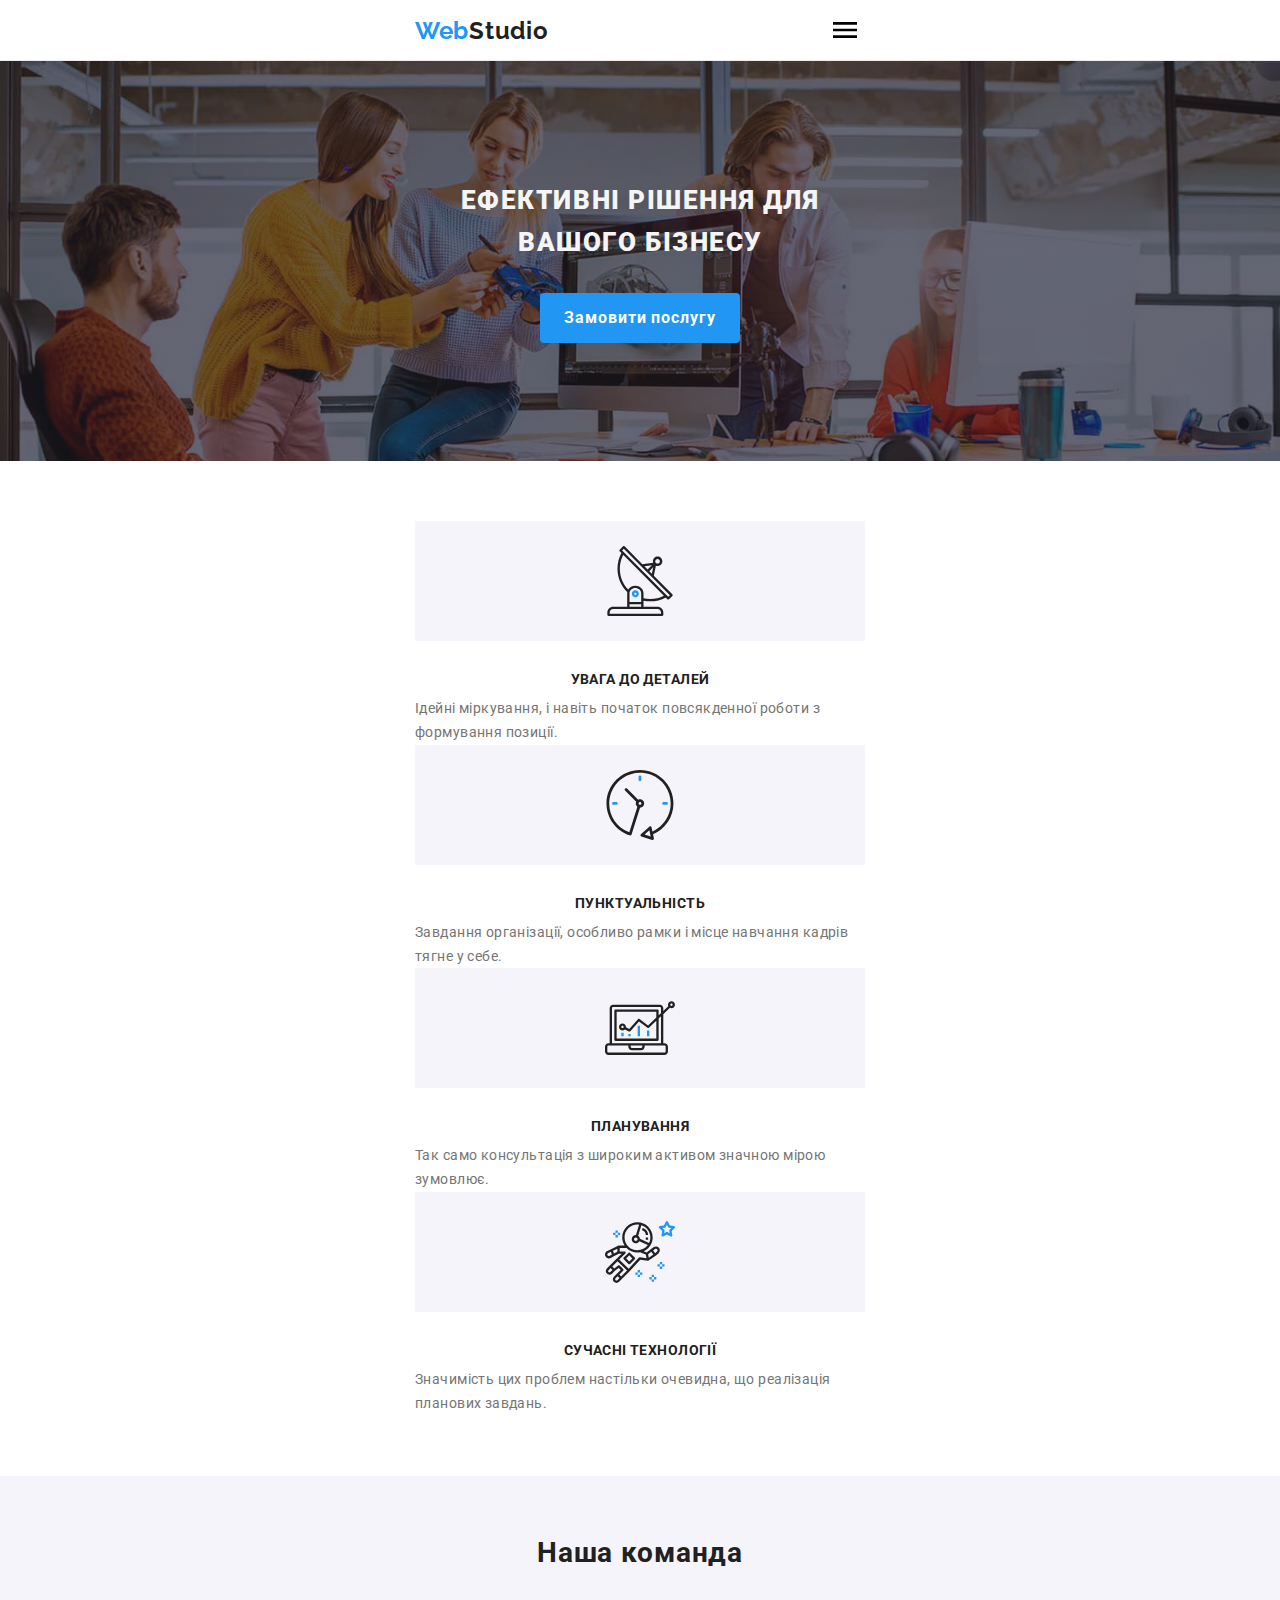
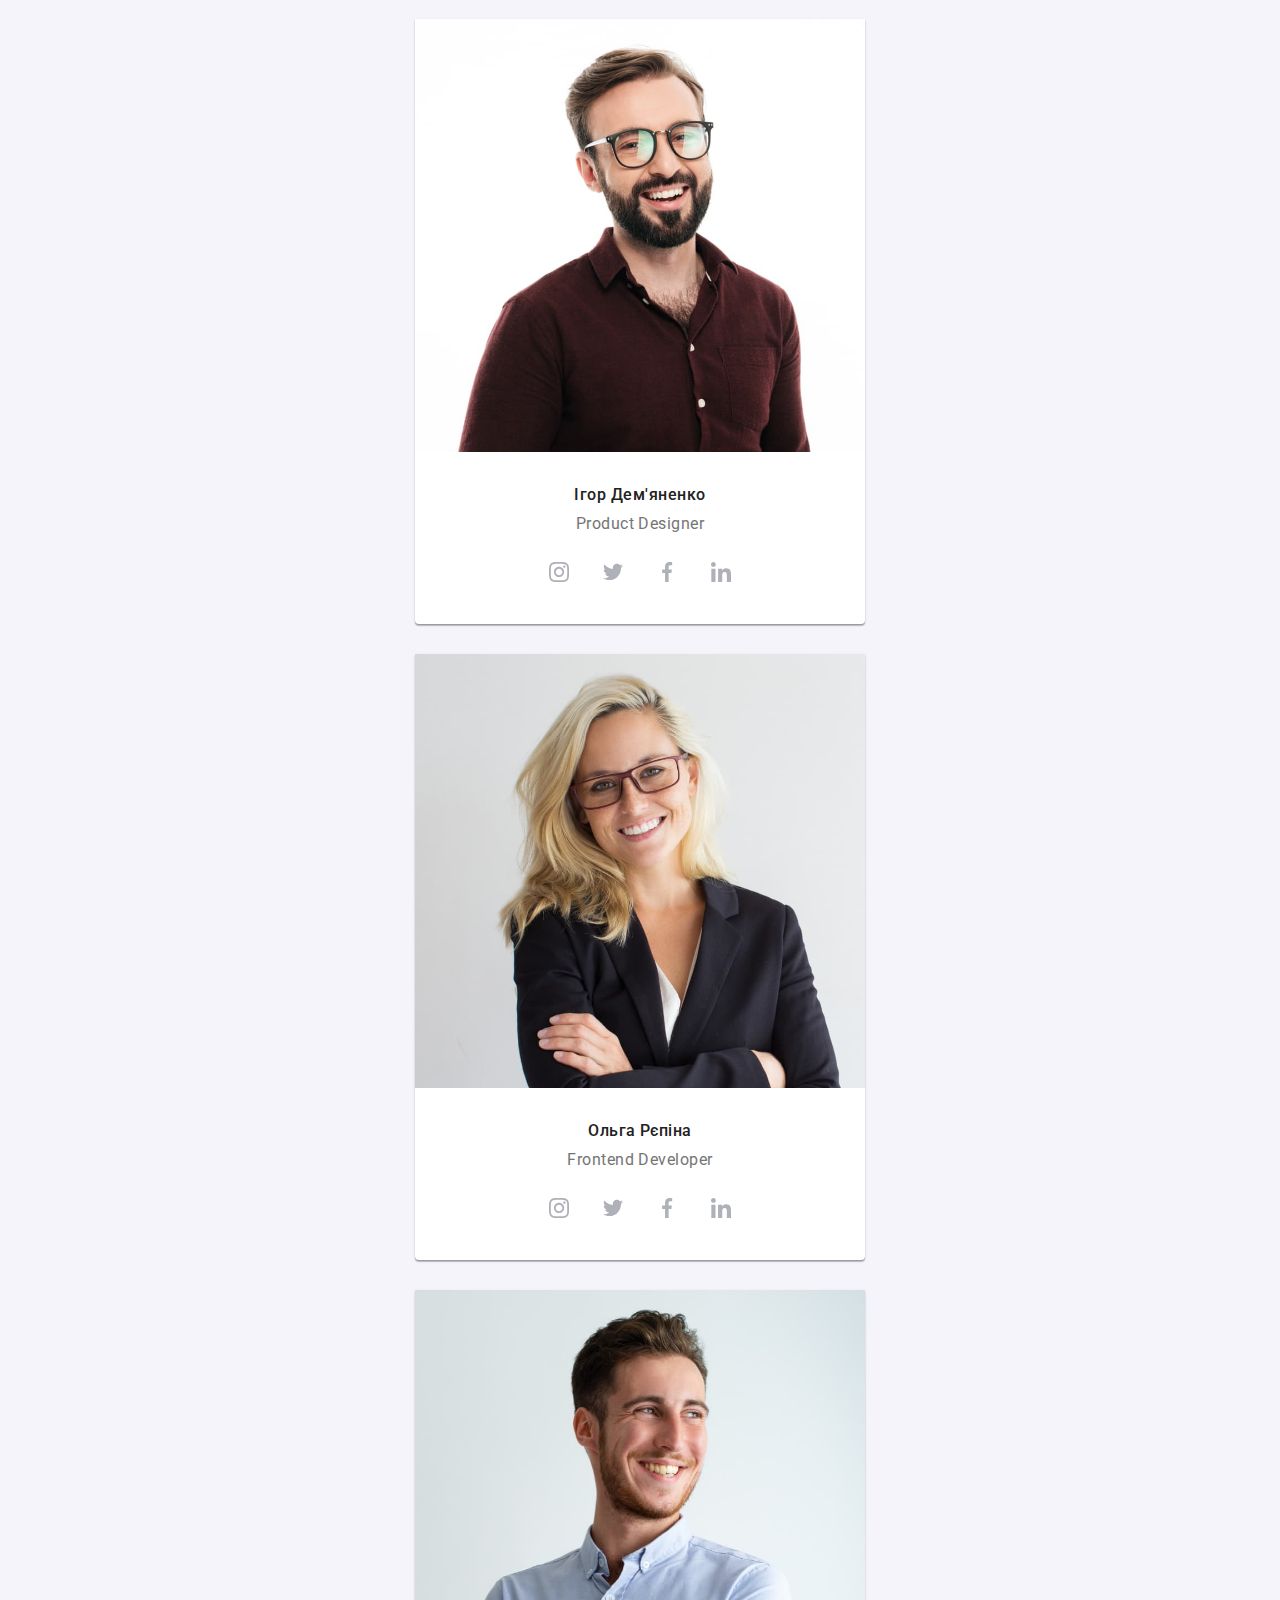
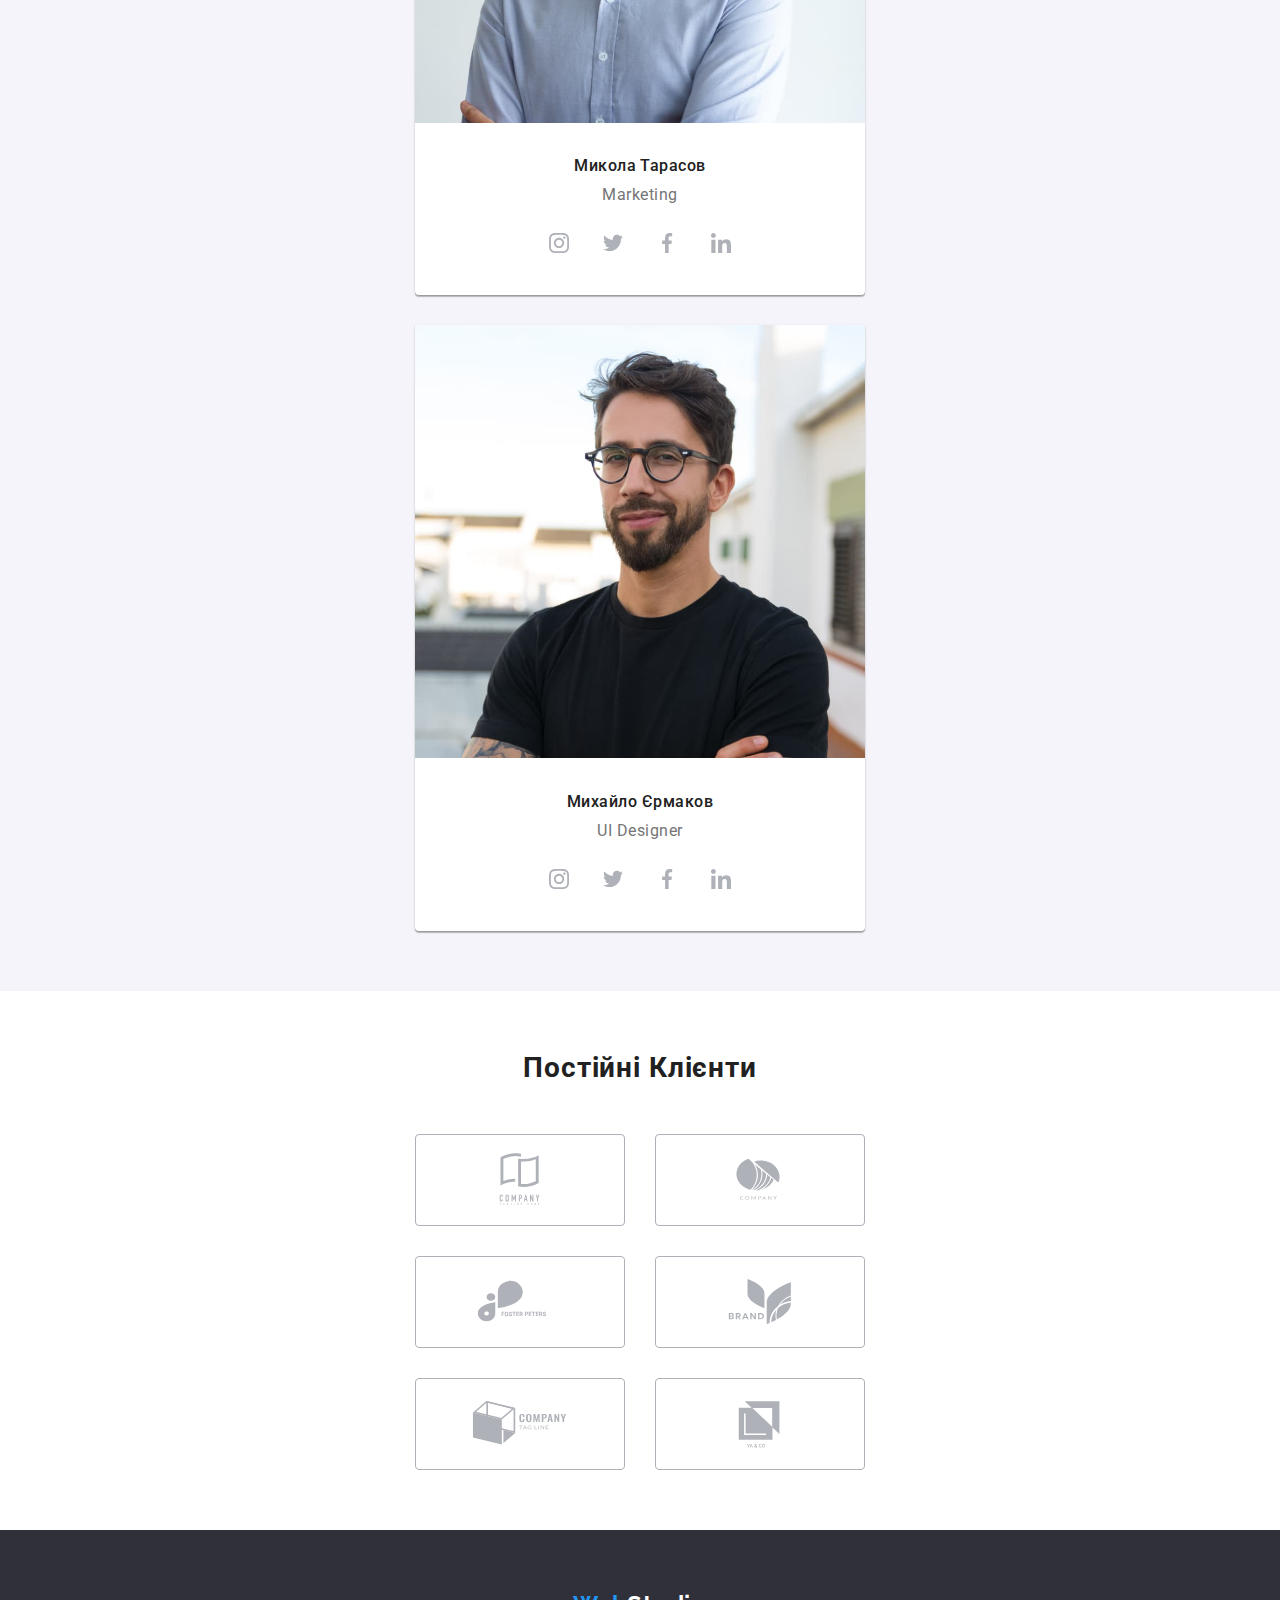
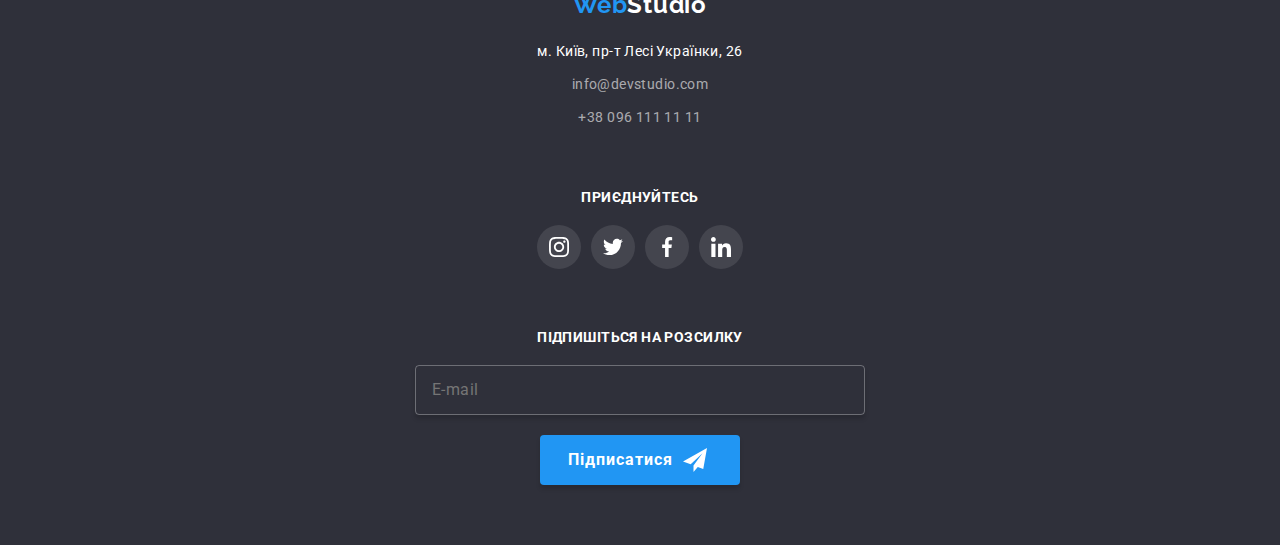
==== index.html @ 5463639c "Доробив мобільну версію сайта" ====
<!DOCTYPE html>
<html lang="uk">
  <head>
    <meta charset="UTF-8" />
    <meta http-equiv="X-UA-Compatible" content="IE=edge" />
    <meta name="viewport" content="width=device-width, initial-scale=1.0" />
    <link href="
https://cdn.jsdelivr.net/npm/modern-normalize@2.0.0/modern-normalize.min.css
" rel="stylesheet">
    <link rel="stylesheet" href="./css/main.min.css" />
    <link rel="preconnect" href="https://fonts.googleapis.com" />
    <link rel="preconnect" href="https://fonts.gstatic.com" crossorigin />
    <link
      href="https://fonts.googleapis.com/css2?family=Raleway:wght@700&family=Roboto:wght@400;500;700;900&display=swap"
      rel="stylesheet"
    />
    <title>WebStudio</title>
  </head>

  <body>
    <!-- Header -->
    <header class="page-header">
      <div class="container container--positioning">
      <nav class="navigation">
        <a href="./index.html" class="logo"
          ><span class="logo__title">Web</span>Studio</a>
          <button type="button" class="header-button" js-open-menu aria-expanded="false">
            <svg width="40" height="40" aria-label="Перемикач мобільного меню" class="icon-menu">
              <use href="./img/icons.svg#spritemenu_40px" ></use>
              </svg>
          </button>
        <div class="nav-container" js-menu-container>
         <button type="button" class="nav-container-button" js-close-menu>
          <svg width="40" height="40" class="icon-close">
            <use href="./img/icons.svg#spriteclose_40px">
            </use>
          </svg>
         </button>
          <ul class="pages">
          <li class="pages__item"><a href="./index.html" class="pages-link pages-link--current">Студія</a></li>
          <li class="pages__item"><a href="./portfolio.html" class="pages-link">Портфоліо</a></li>
          <li class="pages__item"><a href="" class="pages-link">Контакти</a></li>
        </ul> 
        <ul class="contact">
        <li class="contact__item">
          <a href="tel:+380961111111" class="contact-link">
            <svg class="contact-link__icon" width="16px" height="10px">
            <use href="./img/icons.svg#icon-smartphone"></use></svg>
            +38 096 111 11 11</a>
        </li>
        <li class="contact__item">
          <a href="mailto:info@devstudio.com" class="contact-link contact-link--font">
            <svg class="contact-link__icon" width="16px" height="12px">
              <use href="./img/icons.svg#icon-envelope-hover"></use>
            </svg> info@devstudio.com</a>
        </li>
        
      </ul>
    <ul class="header-network">
      <li class="header-network__item"><a href="" class="header-network-link header-network-link--padding">Instagram</a></li>
      <li class="header-network__item"><a href="" class="header-network-link">Twitter</a></li>
      <li class="header-network__item"><a href="" class="header-network-link">Facebook</a></li>
      <li class="header-network__item"><a href="" class="header-network-link">LinkedIn</a></li>
    </ul>
    </div>
      </nav>
      
       
    </div>
    
    
    </header>
    <!-- Main -->
    <main class="main">
      <!-- Hero -->
      <section class="section section--design">
        <div class="container">
        <h1 class="container__title">Ефективні рішення для вашого бізнесу</h1>
        <button data-modal-open type="button" class="button-hero" >Замовити послугу</button>
        <div data-modal class="backdrop backdrop--hidden" > 
<div class="modal ">
  <div class="button-container"><button data-modal-close class="modal-button " >
    <svg class="modal-button__icon" width="18px" height="18px">
  <use href="./img/icons.svg#spriteclose-black"></use>
</svg>
</button>
<form class="form" >
  <h2 class="form__title">Залиште свої дані, ми вам передзвонимо</h2>
  <div class="form-container">
    <label for="user-name" class="form-container__label">Ім'я</label>
  <input type="text" class="form-input" id="user-name" name="user-name">
  <svg class="form-input__icon" width="18" height="18">
    <use href="./img/icons.svg#spriteperson-black-18dp-1">
       </use>
  </svg>
  </div>
  <div class="form-container"><label for="user-tel" class="form-container__label">Телефон</label>
  <input type="tel" class="form-input" id="user-tel" name="user-tel">
  <svg class="form-input__icon" width="18" height="18">
    <use href="./img/icons.svg#spritephone-black-18dp-1">
      
    </use>
  </svg>
  </div>
  <div class="form-container"><label for="user-mail" class="form-container__label">Пошта</label>
  <input type="email" class="form-input" id="user-mail" name="user-mail">
  <svg class="form-input__icon" width="18" height="18">
    <use href="./img/icons.svg#spriteemail-black-18dp-1">
      
    </use>
  </svg>
  </div>
  <div class="form-container"><label for="coment" class="form-container__label">Коментар</label>
  <textarea class="textarea" name="textarea" id="coment"   placeholder="Введіть текст"></textarea>
</div>
  <div class="form-container form-container--positioning">
  <label class="form-label-check" ><input type="checkbox" class="check-input" name="agreement">
  <svg class="check-input__icon" width="15" height="15">
    <use href="./img/icons.svg#spriteicon-check-5"></use>
    </svg>
  Погоджуюся з розсилкою та приймаю</label><span><a href="" class="check-link">Умови договору</a></span>
</div>
<button type="submit" class="form-button">Відправити</button>
</form>
</div> 
</div>
        </div>
      </div>
      </section>
      <!-- Ефективні рішення -->
      <section class="section section--positioning">
        <div class="container"> 
        <ul class="solution">
          <li class="solution-item">
            <div class="solution-container">
              <svg  class="solution-container__icon" width="70px" height="70px">
                <use href="./img/icons.svg#icon-antenna-1"></use>
              </svg>
            </div>
            <h3 class="solution-item__title">УВАГА ДО ДЕТАЛЕЙ</h3>
            <p class="solution-item__text">
              Ідейні міркування, і навіть початок повсякденної роботи з
              формування позиції.
            </p>
          </li>
          <li class="solution-item">
            <div class="solution-container">
              <svg class="solution-container__icon" width="70px" height="70px">
              <use href="./img/icons.svg#icon-clock-1"></use>
            </svg>
          </div>
            <h3 class="solution-item__title">ПУНКТУАЛЬНІСТЬ</h3>
            <p class="solution-item__text">
              Завдання організації, особливо рамки і місце навчання кадрів тягне
              у себе.
            </p>
          </li >
          <li class="solution-item">
            <div class="solution-container">
              <svg class="solution-container__icon" width="70px" height="70px">
              <use href="./img/icons.svg#icon-diagram-1"></use>
            </svg>
          </div>
            <h3 class="solution-item__title">ПЛАНУВАННЯ</h3>
            <p class="solution-item__text">
              Так само консультація з широким активом значною мірою зумовлює.
            </p>
          </li>
          <li class="solution-item">
            <div class="solution-container">
              <svg class="solution-container__icon" width="70px" height="70px">
              <use href="./img/icons.svg#icon-astronaut-1"></use>
            </svg>
          </div>
            <h3 class="solution-item__title">СУЧАСНІ ТЕХНОЛОГІЇ</h3>
            <p class="solution-item__text">
              Значимість цих проблем настільки очевидна, що реалізація планових
              завдань.
            </p>
          </li>
        </ul></div>
      </section>
      <!-- Що ми робимо -->
      <section class="section section--bgr">
        <div class="container">
        <h2 class="container__name">Чим ми займаємося</h2>
        <ul class="development">
          <li class="development__item">
            <div class="development-link"><img class="development-link__img" src="./img/img1.jpg" alt="Розробник пише код" width="370"/>
            <div class="development-title"><span class="development-title__text">Десктопні додатки</span></div>
          </div></li>
          <li class="development__item">
            <div class="development-link"><img class="development-link__img" 
              src="./img/img2.jpg"
              alt="Розробник підключає телефон до компьютера"
              width="370"/>
              <div class="development-title"><span class="development-title__text">Мобільні додатки
            </span></div></div>
          </li>
          <li class="development__item">
            <div class="development-link"><img class="development-link__img" 
              src="./img/img3.jpg"
              alt="Тест на сприйняття кольорів"
              width="370"/>
              <div class="development-title"><span class="development-title__text">Дизайнерські рішення</span></div>
          </div></li>
        </ul></div>
      </section>
      <!-- Наша команда -->
      <section class="section section--background">
        <div class="container"><h2 class="container__name">Наша команда</h2>
        <ul class="teams">
          <li class="teams__item">
            <img class="teams-img"
              src="./img/human1.jpg"
              alt="Фото Ігор Дем'яненко"
              width="450"
            />
           <div class="info">
            <h3 class="info__name">Ігор Дем'яненко</h3>
            <p class="info__speciality">Product Designer</p>
            <ul class="network">
              <li class="network__items">
                <a href="./index.html" class="network-link"><svg class="network-link__icon" width="20px" height="20px">
                  <use href="./img/icons.svg#icon-instagram-2"></use>
                </svg></a>
              </li>
              <li class="network__items"><a href="" class="network-link">  <svg class="network-link__icon" width="20px" height="20px">
                <use href="./img/icons.svg#icon-twitter-1"></use>
              </svg></a></li>
              <li class="network__items"><a href="" class="network-link">  <svg class="network-link__icon" width="20px" height="20px">
                <use href="./img/icons.svg#icon-facebook-1"></use>
              </svg></a></li>
              <li class="network__items"> <a href="" class="network-link"> <svg class="network-link__icon" width="20px" height="20px">
                <use href="./img/icons.svg#icon-linkedin-1"></use>
              </svg></a></li>
            </ul></div></li>
          <li class="teams__item">
            <img class="teams-img" src="./img/human2.jpg" alt="Фото Ольга Рєпіна" width="450" />
            <div class="info"><h3 class="info__name">Ольга Рєпіна</h3>
            <p class="info__speciality">Frontend Developer</p>
            <ul class="network">
              <li class="network__items">
                <a href="" class="network-link"><svg class="network-link__icon" width="20px" height="20px">
                  <use href="./img/icons.svg#icon-instagram-2"></use>
                </svg></a>
              </li>
              <li class="network__items"><a href="" class="network-link">  <svg class="network-link__icon" width="20px" height="20px">
                <use href="./img/icons.svg#icon-twitter-1"></use>
              </svg></a></li>
              <li class="network__items"><a href="" class="network-link">  <svg class="network-link__icon" width="20px" height="20px">
                <use href="./img/icons.svg#icon-facebook-1"></use>
              </svg></a></li>
              <li class="network__items"> <a href="" class="network-link"> <svg class="network-link__icon" width="20px" height="20px">
                <use href="./img/icons.svg#icon-linkedin-1"></use>
              </svg></a></li>
            </ul></div>
          </li>
          <li class="teams__item">
            <img class="teams-img" src="./img/human3.jpg" alt="Фото Микола Тарасов" width="450" />
            <div class="info"><h3 class="info__name">Микола Тарасов</h3>
            <p class="info__speciality">Marketing</p>
            <ul class="network">
              <li class="network__items">
                <a href="" class="network-link"><svg class="network-link__icon" width="20px" height="20px">
                  <use href="./img/icons.svg#icon-instagram-2"></use>
                </svg></a>
              </li>
              <li class="network__items"><a href="" class="network-link">  <svg class="network-link__icon" width="20px" height="20px">
                <use href="./img/icons.svg#icon-twitter-1"></use>
              </svg></a></li>
              <li class="network__items"><a href="" class="network-link">  <svg class="network-link__icon" width="20px" height="20px">
                <use href="./img/icons.svg#icon-facebook-1"></use>
              </svg></a></li>
              <li class="network__items"> <a href="" class="network-link"> <svg class="network-link__icon" width="20px" height="20px">
                <use href="./img/icons.svg#icon-linkedin-1"></use>
              </svg></a></li>
            </ul></div>
          </li>
          <li class="teams__item">
            <img class="teams-img"
              src="./img/human4.jpg"
              alt="Фото Михайло Єрмаков"
              width="450"
            />
            <div class="info"><h3 class="info__name">Михайло Єрмаков</h3>
            <p class="info__speciality">UI Designer</p> 
            <ul class="network">
              <li class="network__items">
                <a href="" class="network-link"><svg class="network-link__icon" width="20px" height="20px">
                  <use href="./img/icons.svg#icon-instagram-2"></use>
                </svg></a>
              </li>
              <li class="network__items"><a href="" class="network-link">  <svg class="network-link__icon" width="20px" height="20px">
                <use href="./img/icons.svg#icon-twitter-1"></use>
              </svg></a></li>
              <li class="network__items"><a href="" class="network-link">  <svg class="network-link__icon" width="20px" height="20px">
                <use href="./img/icons.svg#icon-facebook-1"></use>
              </svg></a></li>
              <li class="network__items"> <a href="" class="network-link"> <svg class="network-link__icon" width="20px" height="20px">
                <use href="./img/icons.svg#icon-linkedin-1"></use>
              </svg></a></li>
            </ul></div>
          </li>
        </ul></div>
      </section>
      <!-- Постійні Клієнти -->
      <section class="section">
        <div class="container">
          <h2 class="container__name">Постійні Клієнти</h2>
          <ul class="clients">
            <li class="clients__item">
              
                <a href="" class="clients-link">
                  <svg class="clients-link__icon" width="106px" height="60px">
                    <use href="./img/icons.svg#icon-Logo-1"></use>
                  </svg>
                </a>
              
            </li>
            <li class="clients__item">
              
                <a href="" class="clients-link">
                  <svg class="clients-link__icon" width="106px" height="60px">
                    <use href="./img/icons.svg#icon-Logo-2"></use>
                  </svg>
                </a>
              
            </li>
            <li class="clients__item">
              
                <a href="" class="clients-link">
                  <svg class="clients-link__icon" width="106px" height="60px">
                    <use href="./img/icons.svg#icon-Logo-3"></use>
                  </svg>
                </a>
              
            </li>
            <li class="clients__item">
              
                <a href="" class="clients-link">
                  <svg class="clients-link__icon" width="106px" height="60px">
                    <use href="./img/icons.svg#icon-Logo-4"></use>
                  </svg>
                </a>
              
            </li>
            <li class="clients__item">
              
                <a href="" class="clients-link">
                  <svg class="clients-link__icon" width="106px" height="60px">
                    <use href="./img/icons.svg#icon-Logo-5"></use>
                  </svg>
                </a>
              
            </li>
            <li class="clients__item">
            
                <a href="" class="clients-link">
                  <svg class="clients-link__icon" width="106px" height="60px">
                    <use href="./img/icons.svg#icon-Logo-6"></use>
                  </svg>
                </a>
              
            </li>
          </ul>
        </div>

      </section>
    </main>
    <!-- Footer -->
    <footer class="page-footer">
      <div class="container container--location">
        <div class="contact-information"><a href="" class="logo page-footer__logo"><span class="logo__text">Web</span>Studio</a>
      <address class="address">
        м. Київ, пр-т Лесі Українки, 26
        <ul class="footer-contact">
          <li  class="footer-contact__item">
            <a href="mailto:info@devstudio.com" class="footer-contact-link"
              >info@devstudio.com</a
            >
          </li>
          <li class="footer-contact__item footer-contact__item--positioning">
            <a href="tel:+380961111111" class="footer-contact-link">+38 096 111 11 11</a>
          </li>
        </ul>
      </address>
      </div>
      <div class="footer-container">
        <h3 class="footer-container__title">ПРИЄДНУЙТЕСЬ</h3>
        <ul class="footer-network">
          <li class="footer-network__items">
            <a href="" class="footer-link"><svg class="footer-link__icon" width="20px" height="20px">
              <use href="./img/icons.svg#icon-instagram-2"></use>
            </svg></a>
          </li>
          <li class="footer-network__items"><a href="" class="footer-link">  <svg class="footer-link__icon" width="20px" height="20px">
            <use href="./img/icons.svg#icon-twitter-1"></use>
            
          </svg></a></li>
          <li class="footer-network__items"><a href="" class="footer-link">  <svg class="footer-link__icon" width="20px" height="20px">
            <use href="./img/icons.svg#icon-facebook-1"></use>
          </svg></a></li>
          <li class="footer-network__items"> <a href="" class="footer-link"> <svg class="footer-link__icon" width="20px" height="20px">
            <use href="./img/icons.svg#icon-linkedin-1"></use>
          </svg></a></li>
          
        </ul>
      </div>
      <div class="footer-container-form">
       <form  class="form-footer">
        <label for="subscription" class="footer-label">Підпишіться на розсилку
        <input type="email" id="subscription" placeholder="E-mail" class="footer-input" ></label>
        <button type="submit" class="footer-button" >Підписатися 
          <svg width="24" height="24" class="footer-button__icon">
            <use href="./img/icons.svg#spriteicon-send"></use>
          </svg>
        </button>
      </form>
      </div>
    
    </div>
    </footer>
    <script src="./js/modal.js"></script>
    <script src="./js/mobile-menu.js"></script>
  </body>
</html>
---- css/main.min.css ----
body{font-family:"Roboto",sans-serif;color:#212121;background-color:#fff}.container{width:480px;margin-left:auto;margin-right:auto;padding-left:15px;padding-right:15px}.section{padding-top:60px;padding-bottom:60px}.main{margin:0}.container__name{color:#212121;font-style:normal;text-align:center;font-size:28px;font-weight:700;line-height:normal;letter-spacing:.84px;text-align:center;-webkit-box-align:center;-ms-flex-align:center;align-items:center;margin:0}.page-header{background-color:#fff;border-bottom:1px solid #ececec}.page-header .container--positioning{position:relative;padding-top:10px;padding-bottom:10px}.header-button{display:-webkit-inline-box;display:-ms-inline-flexbox;display:inline-flex;margin:0;padding:0;border:0;background-color:#fff;cursor:pointer}.header-button:hover .icon-menu,.header-button:focus .icon-menu{fill:#2196f3;-webkit-transition:fill 250ms cubic-bezier(0.4, 0, 0.2, 1);transition:fill 250ms cubic-bezier(0.4, 0, 0.2, 1)}.nav-container-button{position:absolute;padding:0;top:10px;right:15px;border:0;background-color:#fff}.nav-container-button:hover .icon-close,.nav-container-button:focus .icon-close{fill:#2196f3;-webkit-transition:fill 250ms cubic-bezier(0.4, 0, 0.2, 1);transition:fill 250ms cubic-bezier(0.4, 0, 0.2, 1)}.navigation{display:-webkit-box;display:-ms-flexbox;display:flex;-webkit-box-align:center;-ms-flex-align:center;align-items:center;-webkit-box-pack:justify;-ms-flex-pack:justify;justify-content:space-between}.nav-container{position:absolute;display:none;left:0;top:0;padding:48px 40px;background:#fff;-webkit-box-shadow:0px 1px 3px 0px rgba(0,0,0,.16),0px 2px 4px 0px rgba(0,0,0,.08),0px 4px 8px 0px rgba(0,0,0,.04);box-shadow:0px 1px 3px 0px rgba(0,0,0,.16),0px 2px 4px 0px rgba(0,0,0,.08),0px 4px 8px 0px rgba(0,0,0,.04);width:480px;z-index:99999}.is-open{display:block}.pages{margin:0 0 306px 0;padding:0;list-style-type:none}.pages__item{position:relative;margin-bottom:32px}.pages .pages__item:last-child{margin-bottom:0}.logo{color:#212121;font-family:"Raleway",sans-serif;text-decoration:none;font-size:24px;font-style:normal;font-weight:700;line-height:normal;letter-spacing:.72px}.logo__title{color:#2196f3}.pages-link{display:inline-block;color:#212121;text-decoration:none;text-align:center;font-size:40px;font-style:normal;font-weight:500;line-height:normal;letter-spacing:.8px;height:48px;-webkit-transition:color 250ms cubic-bezier(0.4, 0, 0.2, 1);transition:color 250ms cubic-bezier(0.4, 0, 0.2, 1)}.pages-link--current{color:#2196f3}.pages-link:hover,.pages-link:focus{color:#2196f3}.contact{padding:0;margin:0;margin-bottom:64px;list-style-type:none;gap:50px}.contact__item:not(:last-child){margin-bottom:32px}.contact-link{text-decoration:none;font-style:normal;font-weight:500;color:#2196f3;font-size:34px;line-height:normal;letter-spacing:.68px}.contact-link:hover,.contact-link:focus{cursor:pointer}.contact-link__icon{display:none}.contact-link--font{color:#757575;font-size:24px;line-height:normal;letter-spacing:.48px}.header-network{display:-webkit-box;display:-ms-flexbox;display:flex;list-style:none;margin:0;padding:0}.header-network-link{color:#2196f3;height:22px;padding:0 10px 0 10px;text-decoration:none;font-size:18px;font-style:normal;font-weight:500;line-height:22px;letter-spacing:.36px}.header-network-link--padding{padding-left:0}.header-network__item:not(:last-child){border-right:1px solid rgba(33,33,33,.2)}.section--design{max-width:1600px;background-image:-webkit-gradient(linear, left top, left bottom, from(rgba(47, 48, 58, 0.4)), to(rgba(47, 48, 58, 0.4))),url("../img/Img.jpg");background-image:linear-gradient(rgba(47, 48, 58, 0.4), rgba(47, 48, 58, 0.4)),url("../img/Img.jpg");background-size:cover;text-align:center;padding-top:118px;padding-bottom:118px;margin-left:auto;margin-right:auto}.container__title{color:#f5f5f5;margin:0;text-align:center;font-size:26px;font-style:normal;font-weight:900;line-height:42px;letter-spacing:1.56px;text-transform:uppercase;width:360px;margin-left:auto;margin-right:auto}.button-hero{color:#fff;background-color:#2196f3;cursor:pointer;text-align:center;font-size:16px;font-style:normal;font-weight:700;line-height:30px;letter-spacing:.96px;text-align:center;-webkit-box-align:center;-ms-flex-align:center;align-items:center;border:0;border-radius:4px;width:200px;height:50px;margin-top:30px;padding:0;-webkit-transition:-webkit-transform 250ms cubic-bezier(0.4, 0, 0.2, 1);transition:-webkit-transform 250ms cubic-bezier(0.4, 0, 0.2, 1);transition:transform 250ms cubic-bezier(0.4, 0, 0.2, 1);transition:transform 250ms cubic-bezier(0.4, 0, 0.2, 1), -webkit-transform 250ms cubic-bezier(0.4, 0, 0.2, 1)}.button-hero:hover,.button-hero:focus{-webkit-transform:scale(1.05);transform:scale(1.05)}.backdrop{position:fixed;top:0;left:0;width:100%;height:100%;background:rgba(0,0,0,.2);opacity:1;-webkit-transition:visibility 250ms cubic-bezier(0.4, 0, 0.2, 1),opacity 250ms cubic-bezier(0.4, 0, 0.2, 1);transition:visibility 250ms cubic-bezier(0.4, 0, 0.2, 1),opacity 250ms cubic-bezier(0.4, 0, 0.2, 1);z-index:99999}.backdrop.backdrop--hidden .modal{-webkit-transform:translate(-50%, -50%) scale(0.7);transform:translate(-50%, -50%) scale(0.7)}.backdrop--hidden{opacity:0;pointer-events:none;visibility:hidden}.modal{position:absolute;top:50%;left:50%;-webkit-transform:translate(-50%, -50%) scale(1);transform:translate(-50%, -50%) scale(1);width:450px;height:609px;border-radius:4px;background:#fff;-webkit-box-shadow:0px 2px 1px 0px rgba(0,0,0,.2),0px 1px 1px 0px rgba(0,0,0,.14),0px 1px 3px 0px rgba(0,0,0,.12);box-shadow:0px 2px 1px 0px rgba(0,0,0,.2),0px 1px 1px 0px rgba(0,0,0,.14),0px 1px 3px 0px rgba(0,0,0,.12);padding:40px;-webkit-transition:-webkit-transform 250ms cubic-bezier(0.4, 0, 0.2, 1);transition:-webkit-transform 250ms cubic-bezier(0.4, 0, 0.2, 1);transition:transform 250ms cubic-bezier(0.4, 0, 0.2, 1);transition:transform 250ms cubic-bezier(0.4, 0, 0.2, 1), -webkit-transform 250ms cubic-bezier(0.4, 0, 0.2, 1);overflow-y:scroll}.button-container{-webkit-transition:-webkit-transform 250ms cubic-bezier(0.4, 0, 0.2, 1);transition:-webkit-transform 250ms cubic-bezier(0.4, 0, 0.2, 1);transition:transform 250ms cubic-bezier(0.4, 0, 0.2, 1);transition:transform 250ms cubic-bezier(0.4, 0, 0.2, 1), -webkit-transform 250ms cubic-bezier(0.4, 0, 0.2, 1)}.modal-button{position:absolute;display:inline-block;top:8px;right:8px;width:30px;height:30px;border-radius:50%;border-color:rgba(0,0,0,.1);background-color:#fff;-webkit-transition:fill 250ms cubic-bezier(0.4, 0, 0.2, 1);transition:fill 250ms cubic-bezier(0.4, 0, 0.2, 1)}.modal-button:hover,.modal-button:focus{cursor:pointer;fill:#2196f3;outline:none}.modal-button__icon{position:absolute;top:50%;left:50%;-webkit-transform:translate(-50%, -50%);transform:translate(-50%, -50%)}.form__title{color:#212121;text-align:center;font-size:20px;font-style:normal;font-weight:700;line-height:30px;letter-spacing:.6px;margin:0;margin-bottom:30px}.form-container{position:relative;margin-bottom:28px;width:370px}.form-container__label{position:absolute;top:-20px;color:#757575;font-size:12px;font-style:normal;font-weight:400;line-height:normal;letter-spacing:.12px}.form-input{width:370px;height:40px;-ms-flex-negative:0;flex-shrink:0;border-radius:4px;border:1px solid rgba(33,33,33,.2);padding:12px;padding-left:43px;outline:none}.form-input:focus{border-color:#2196f3;-webkit-transition:border-color 250ms cubic-bezier(0.4, 0, 0.2, 1);transition:border-color 250ms cubic-bezier(0.4, 0, 0.2, 1)}.form-input__icon{position:absolute;top:50%;left:15px;-webkit-transform:translateY(-50%);transform:translateY(-50%)}.form-input:focus~.form-input__icon{fill:#2196f3;-webkit-transition:fill 250ms cubic-bezier(0.4, 0, 0.2, 1);transition:fill 250ms cubic-bezier(0.4, 0, 0.2, 1)}.textarea{width:370px;height:120px;-ms-flex-negative:0;flex-shrink:0;border-radius:4px;border:1px solid rgba(33,33,33,.2);padding:12px 16px;resize:none;outline:none}.textarea::-webkit-input-placeholder{color:rgba(117,117,117,.5);font-size:12px;font-style:normal;font-weight:400;line-height:normal;letter-spacing:.12px}.textarea::-moz-placeholder{color:rgba(117,117,117,.5);font-size:12px;font-style:normal;font-weight:400;line-height:normal;letter-spacing:.12px}.textarea:-ms-input-placeholder{color:rgba(117,117,117,.5);font-size:12px;font-style:normal;font-weight:400;line-height:normal;letter-spacing:.12px}.textarea::-ms-input-placeholder{color:rgba(117,117,117,.5);font-size:12px;font-style:normal;font-weight:400;line-height:normal;letter-spacing:.12px}.textarea::placeholder{color:rgba(117,117,117,.5);font-size:12px;font-style:normal;font-weight:400;line-height:normal;letter-spacing:.12px}.textarea:focus{border-color:#2196f3;-webkit-transition:border-color 250ms cubic-bezier(0.4, 0, 0.2, 1);transition:border-color 250ms cubic-bezier(0.4, 0, 0.2, 1)}.form-container--positioning{display:-webkit-box;display:-ms-flexbox;display:flex;-webkit-box-align:center;-ms-flex-align:center;align-items:center;margin-bottom:30px;padding:0 12px 0 0;width:370px}.form-label-check{display:-webkit-box;display:-ms-flexbox;display:flex;-webkit-box-align:center;-ms-flex-align:center;align-items:center;color:#757575;font-size:12px;font-style:normal;font-weight:400;line-height:normal;letter-spacing:.36px}.check-input{position:absolute;left:20px;width:1px;height:1px;margin:-1px;border:0;padding:0;clip:rect(0 0 0 0);overflow:hidden}.check-input__icon{width:15px;height:15px;margin-right:7px;border:2px solid #212121;border-radius:4px}.check-input:focus+.check-input__icon{border-color:#2196f3}.check-input:checked+.check-input__icon{background-color:#2196f3;border:0}.check-link{margin-left:5px;color:#2196f3;font-size:12px;font-style:normal;font-weight:400;line-height:normal;letter-spacing:.36px;text-decoration-line:underline}.form-button{width:200px;height:50px;-ms-flex-negative:0;flex-shrink:0;border:0;border-radius:4px;background:#2196f3;-webkit-box-shadow:0px 4px 4px 0px rgba(0,0,0,.15);box-shadow:0px 4px 4px 0px rgba(0,0,0,.15);color:#fff;text-align:center;font-size:16px;font-style:normal;font-weight:700;line-height:30px;letter-spacing:.96px;cursor:pointer}.section--positioning{background-color:#fff}.solution{margin:0;padding:0;gap:30px;list-style-type:none}.solution-container{display:-webkit-box;display:-ms-flexbox;display:flex;width:450px;height:120px;background-color:#f5f4fa;-webkit-box-pack:center;-ms-flex-pack:center;justify-content:center;-webkit-box-align:center;-ms-flex-align:center;align-items:center}.solution-item{width:450px}.solution-item__title{color:#212121;font-style:normal;font-weight:700;font-size:14px;line-height:1.15;letter-spacing:.03em;text-transform:uppercase;margin:0;margin-top:30px;text-align:center}.solution-item__text{color:#757575;font-style:normal;font-weight:400;font-size:14px;line-height:1.7;letter-spacing:.03em;margin:0;margin-top:10px}.section--bgr{background-color:#fff;text-align:center;display:none}.development{display:-webkit-box;display:-ms-flexbox;display:flex;gap:30px;margin:0;margin-top:50px;padding:0;list-style:none}.development-link{position:relative;height:294px}.development-title{position:absolute;width:100%;height:70px;bottom:0;background:rgba(47,48,58,.8);padding-top:27px;padding-bottom:27px}.development-title__text{text-align:center;font-size:14px;font-style:normal;font-weight:700;line-height:normal;letter-spacing:.42px;text-transform:uppercase;color:#fff}.section--background{background-color:#f5f4fa}.teams{margin:0;margin-top:50px;margin-left:auto;margin-right:auto;padding:0;gap:30px;list-style-type:none}.teams__item{text-align:center;padding:0;-webkit-box-align:center;-ms-flex-align:center;align-items:center;background-color:#fff;-webkit-box-shadow:0px 2px 1px 0px rgba(0,0,0,.2),0px 1px 1px 0px rgba(0,0,0,.14),0px 1px 3px 0px rgba(0,0,0,.12);box-shadow:0px 2px 1px 0px rgba(0,0,0,.2),0px 1px 1px 0px rgba(0,0,0,.14),0px 1px 3px 0px rgba(0,0,0,.12);border-radius:0px 0px 4px 4px}.teams__item:not(:last-child){margin-bottom:30px}.info{padding-top:30px;padding-bottom:30px}.info__name{color:#212121;font-style:normal;font-weight:500;font-size:16px;line-height:1.18;letter-spacing:.03em;margin:0}.info__speciality{color:#757575;font-style:normal;font-weight:400;font-size:16px;line-height:1.18;letter-spacing:.03em;margin:0;margin-top:10px}.network{display:-webkit-box;display:-ms-flexbox;display:flex;-webkit-box-pack:center;-ms-flex-pack:center;justify-content:center;margin:0;padding:0;list-style-type:none;margin-top:16px;gap:10px}.network__items{margin:0;padding:0;width:44px;height:44px;border-radius:50%}.network-link{display:-webkit-box;display:-ms-flexbox;display:flex;-webkit-box-align:center;-ms-flex-align:center;align-items:center;-webkit-box-pack:center;-ms-flex-pack:center;justify-content:center;margin:0;padding:0;width:44px;height:44px;fill:#afb1b8;border-radius:50%;background-color:#fff;-webkit-transition:background-color 250ms cubic-bezier(0.4, 0, 0.2, 1);transition:background-color 250ms cubic-bezier(0.4, 0, 0.2, 1)}.network-link__icon{-webkit-transition:fill 250ms cubic-bezier(0.4, 0, 0.2, 1);transition:fill 250ms cubic-bezier(0.4, 0, 0.2, 1)}.network-link:hover,.network-link:focus{background-color:#2196f3}.network-link:focus>.network-link__icon{fill:#fff;cursor:pointer}.network-link:hover>.network-link__icon{fill:#fff;cursor:pointer}.clients{display:-webkit-box;display:-ms-flexbox;display:flex;-ms-flex-wrap:wrap;flex-wrap:wrap;margin:0;padding:0;list-style-type:none;gap:30px;margin-top:50px}.clients__item{width:210px;height:92px}.clients-link{display:-webkit-box;display:-ms-flexbox;display:flex;-webkit-box-pack:center;-ms-flex-pack:center;justify-content:center;-webkit-box-align:center;-ms-flex-align:center;align-items:center;width:210px;height:92px;fill:#afb1b8;border:1px solid #afb1b8;border-radius:4px;-webkit-transition:fill 250ms cubic-bezier(0.4, 0, 0.2, 1),border-color 250ms cubic-bezier(0.4, 0, 0.2, 1);transition:fill 250ms cubic-bezier(0.4, 0, 0.2, 1),border-color 250ms cubic-bezier(0.4, 0, 0.2, 1)}.clients-link:hover,.clients-link:focus{fill:#2196f3;cursor:pointer;border:1px solid #2196f3}.sorting{display:-webkit-inline-box;display:-ms-inline-flexbox;display:inline-flex;-ms-flex-wrap:wrap;flex-wrap:wrap;width:326px;margin:0;padding:0;list-style:none;gap:8px}.sorting-button{color:#212121;background-color:#f5f4fa;cursor:pointer;text-align:center;font-size:16px;font-style:normal;font-weight:500;line-height:26px;letter-spacing:.48px;-webkit-box-align:center;-ms-flex-align:center;align-items:center;border:0;border-radius:4px;border:0;height:38px;border-radius:4px;padding-left:20px;padding-right:20px;-webkit-transition:color 250ms cubic-bezier(0.4, 0, 0.2, 1),background-color 250ms cubic-bezier(0.4, 0, 0.2, 1),-webkit-box-shadow 250ms cubic-bezier(0.4, 0, 0.2, 1);transition:color 250ms cubic-bezier(0.4, 0, 0.2, 1),background-color 250ms cubic-bezier(0.4, 0, 0.2, 1),-webkit-box-shadow 250ms cubic-bezier(0.4, 0, 0.2, 1);transition:color 250ms cubic-bezier(0.4, 0, 0.2, 1),background-color 250ms cubic-bezier(0.4, 0, 0.2, 1),box-shadow 250ms cubic-bezier(0.4, 0, 0.2, 1);transition:color 250ms cubic-bezier(0.4, 0, 0.2, 1),background-color 250ms cubic-bezier(0.4, 0, 0.2, 1),box-shadow 250ms cubic-bezier(0.4, 0, 0.2, 1),-webkit-box-shadow 250ms cubic-bezier(0.4, 0, 0.2, 1)}.sorting-button:hover,.sorting-button:focus{color:#fff;background-color:#2196f3;-webkit-box-shadow:0px 2px 2px 0px rgba(0,0,0,.12),0px 1px 2px 0px rgba(0,0,0,.08),0px 3px 1px 0px rgba(0,0,0,.1);box-shadow:0px 2px 2px 0px rgba(0,0,0,.12),0px 1px 2px 0px rgba(0,0,0,.08),0px 3px 1px 0px rgba(0,0,0,.1)}.gallery{margin:0;padding:0;margin-left:auto;margin-right:auto;list-style:none;margin-top:40px;gap:30px}.gallery__item:not(:last-child){margin-bottom:30px}.gallery-link{display:inline-block;text-decoration:none;-webkit-transition:-webkit-box-shadow 250ms cubic-bezier(0.4, 0, 0.2, 1);transition:-webkit-box-shadow 250ms cubic-bezier(0.4, 0, 0.2, 1);transition:box-shadow 250ms cubic-bezier(0.4, 0, 0.2, 1);transition:box-shadow 250ms cubic-bezier(0.4, 0, 0.2, 1), -webkit-box-shadow 250ms cubic-bezier(0.4, 0, 0.2, 1)}.gallery-link__img{position:relative;overflow:hidden}.gallery-link:hover,.gallery-link:focus{-webkit-box-shadow:1px 4px 6px 0px rgba(0,0,0,.16),0px 4px 4px 0px rgba(0,0,0,.06),0px 1px 1px 0px rgba(0,0,0,.12);box-shadow:1px 4px 6px 0px rgba(0,0,0,.16),0px 4px 4px 0px rgba(0,0,0,.06),0px 1px 1px 0px rgba(0,0,0,.12)}.gallery-link:hover .gallery-overlay{-webkit-transform:translateY(0%);transform:translateY(0%)}.gallery-overlay{position:absolute;display:inline-block;content:"";width:100%;height:100%;top:0;left:0;background-color:rgba(33,150,243,.9);-webkit-transform:translateY(101%);transform:translateY(101%);-webkit-transition:-webkit-transform 250ms cubic-bezier(0.4, 0, 0.2, 1);transition:-webkit-transform 250ms cubic-bezier(0.4, 0, 0.2, 1);transition:transform 250ms cubic-bezier(0.4, 0, 0.2, 1);transition:transform 250ms cubic-bezier(0.4, 0, 0.2, 1), -webkit-transform 250ms cubic-bezier(0.4, 0, 0.2, 1);padding:63px 24px}.gallery-overlay__text{font-size:18px;font-style:normal;font-weight:400;line-height:28px;color:#fff}.gallery-conteiner{padding:20px 24px;border:1px solid #ececec;border-top:0}.gallery-conteiner__title{color:#212121;font-style:normal;font-weight:700;font-size:15px;line-height:2;letter-spacing:.06em;margin:0}.gallery-conteiner__text{color:#757575;font-style:normal;font-weight:400;font-size:16px;line-height:1.8;letter-spacing:.03em;margin:0;margin-top:4px}.page-footer{background-color:#2f303a;padding-top:60px;padding-bottom:60px}.container--location{text-align:center;-webkit-box-align:baseline;-ms-flex-align:baseline;align-items:baseline}.footer-contact{list-style-type:none;padding:0;margin:0;margin-top:9px}.footer-contact__item--positioning{margin-top:9px}.address{color:#fff;margin-top:20px;font-style:normal;font-size:14px;font-style:normal;font-weight:400;line-height:24px;letter-spacing:.42px}.page-footer__logo{color:#fff;font-family:"Raleway",sans-serif;text-decoration:none;font-size:24px;font-style:normal;font-weight:700;line-height:normal;letter-spacing:.72px}.page-footer__logo .logo__text{color:#2196f3}.footer-contact-link{color:rgba(255,255,255,.6);text-decoration:none;font-style:normal;font-weight:400;font-size:14px;line-height:1.5;letter-spacing:.03em;-webkit-transition:color 250ms cubic-bezier(0.4, 0, 0.2, 1);transition:color 250ms cubic-bezier(0.4, 0, 0.2, 1)}.footer-contact-link:hover,.footer-contact-link:focus{color:#2196f3}.contact-information{margin-bottom:60px}.footer-container{text-align:center;margin-bottom:60px}.footer-container__title{color:#fff;font-size:14px;font-style:normal;font-weight:700;line-height:normal;letter-spacing:.42px;text-transform:uppercase;margin:0;padding:0}.footer-network{display:-webkit-box;display:-ms-flexbox;display:flex;margin:0;padding:0;-webkit-box-pack:center;-ms-flex-pack:center;justify-content:center;list-style-type:none;gap:10px;margin-top:20px}.footer-network__items{width:44px;height:44px;background-color:rgba(255,255,255,.1);border-radius:50%}.footer-link{display:-webkit-box;display:-ms-flexbox;display:flex;-webkit-box-pack:center;-ms-flex-pack:center;justify-content:center;-webkit-box-align:center;-ms-flex-align:center;align-items:center;width:44px;height:44px;border-radius:50%;-webkit-transition:background-color 250ms cubic-bezier(0.4, 0, 0.2, 1);transition:background-color 250ms cubic-bezier(0.4, 0, 0.2, 1)}.footer-link:hover,.footer-link:focus{background-color:#2196f3;cursor:pointer}.footer-link__icon{fill:#fff}.form-footer{text-align:center}.footer-label{display:block;width:450px;color:#fff;font-size:14px;font-style:normal;font-weight:700;line-height:normal;letter-spacing:.42px;text-transform:uppercase}.footer-input{width:450px;height:50px;margin-top:20px;margin-bottom:20px;-ms-flex-negative:0;flex-shrink:0;border-radius:4px;border:1px solid rgba(255,255,255,.3);background:rgba(33,150,243,0);-webkit-box-shadow:0px 4px 4px 0px rgba(0,0,0,.15);box-shadow:0px 4px 4px 0px rgba(0,0,0,.15);padding:15px 16px;color:#fff;font-size:16px;font-style:normal;font-weight:400;line-height:20px;letter-spacing:.48px;outline:none}.footer-input:focus{border-color:#2196f3;-webkit-transition:border-color 250ms cubic-bezier(0.4, 0, 0.2, 1);transition:border-color 250ms cubic-bezier(0.4, 0, 0.2, 1)}.footer-button{display:-webkit-box;display:-ms-flexbox;display:flex;-webkit-box-align:center;-ms-flex-align:center;align-items:center;width:200px;height:50px;margin-left:auto;margin-right:auto;padding-left:28px;-ms-flex-negative:0;flex-shrink:0;border:0;border-radius:4px;background:#2196f3;-webkit-box-shadow:0px 4px 4px 0px rgba(0,0,0,.15);box-shadow:0px 4px 4px 0px rgba(0,0,0,.15);color:#fff;text-align:center;font-size:16px;font-style:normal;font-weight:700;line-height:30px;letter-spacing:.96px;cursor:pointer}.footer-button__icon{margin-left:10px}/*# sourceMappingURL=main.min.css.map */
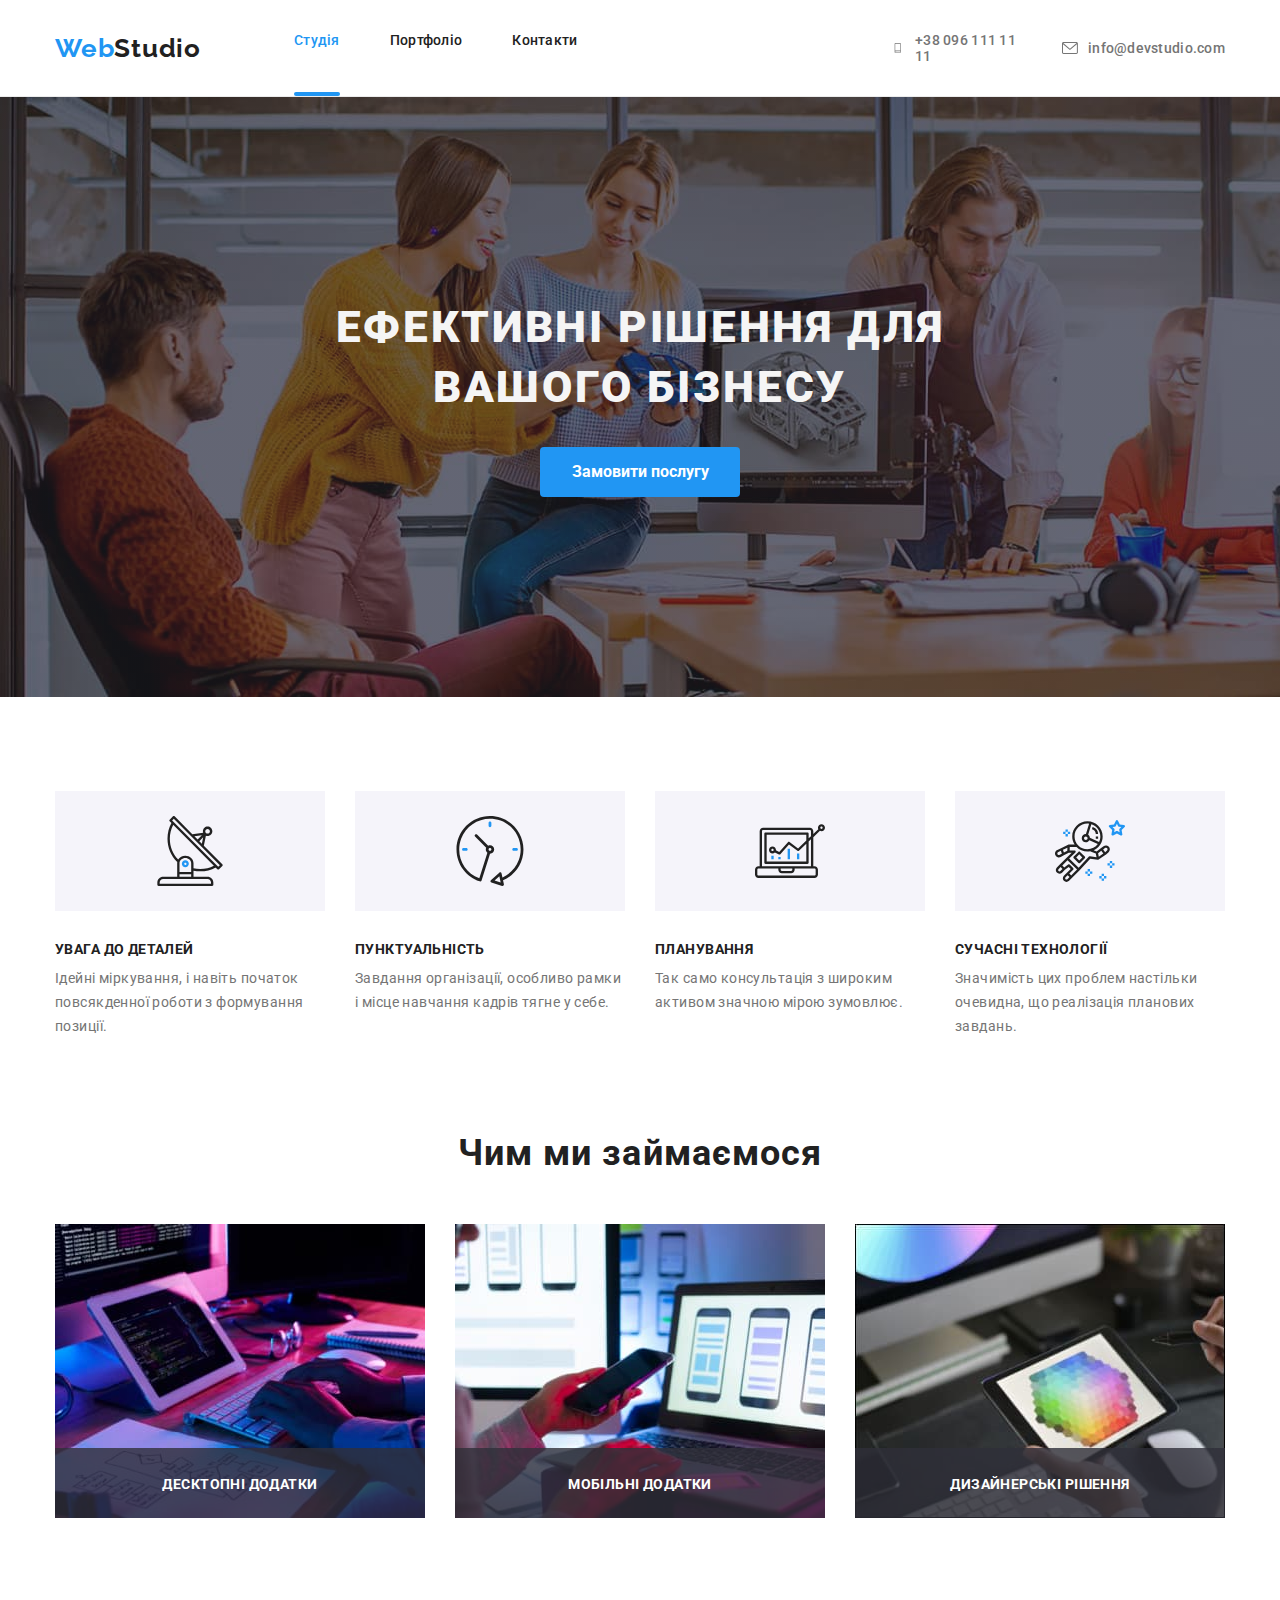
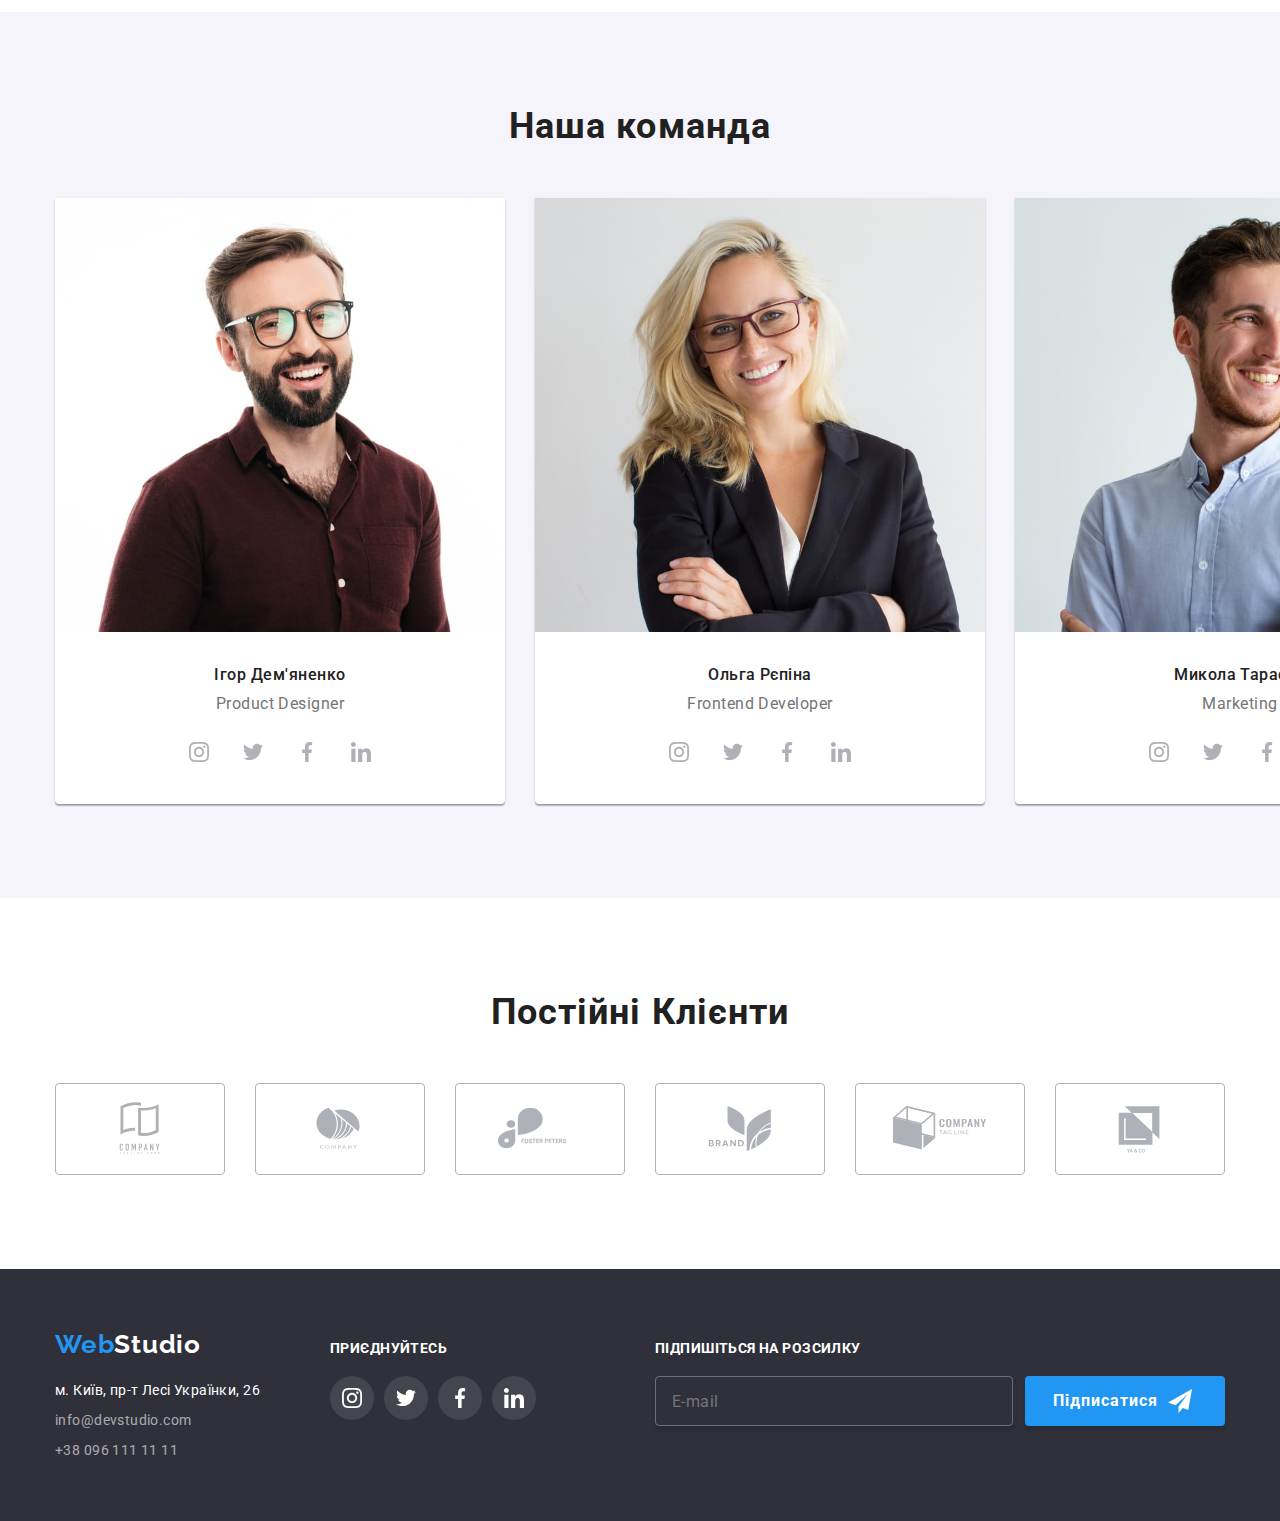
==== commit 28e8277f: "Виставив усі медіа запити" ====
--- a/index.html
+++ b/index.html
@@ -371,6 +371,7 @@
     <!-- Footer -->
     <footer class="page-footer">
       <div class="container container--location">
+        
         <div class="contact-information"><a href="" class="logo page-footer__logo"><span class="logo__text">Web</span>Studio</a>
       <address class="address">
         м. Київ, пр-т Лесі Українки, 26
--- a/css/main.min.css
+++ b/css/main.min.css
@@ -1 +1 @@
-body{font-family:"Roboto",sans-serif;color:#212121;background-color:#fff}.container{width:480px;margin-left:auto;margin-right:auto;padding-left:15px;padding-right:15px}.section{padding-top:60px;padding-bottom:60px}.main{margin:0}.container__name{color:#212121;font-style:normal;text-align:center;font-size:28px;font-weight:700;line-height:normal;letter-spacing:.84px;text-align:center;-webkit-box-align:center;-ms-flex-align:center;align-items:center;margin:0}.page-header{background-color:#fff;border-bottom:1px solid #ececec}.page-header .container--positioning{position:relative;padding-top:10px;padding-bottom:10px}.header-button{display:-webkit-inline-box;display:-ms-inline-flexbox;display:inline-flex;margin:0;padding:0;border:0;background-color:#fff;cursor:pointer}.header-button:hover .icon-menu,.header-button:focus .icon-menu{fill:#2196f3;-webkit-transition:fill 250ms cubic-bezier(0.4, 0, 0.2, 1);transition:fill 250ms cubic-bezier(0.4, 0, 0.2, 1)}.nav-container-button{position:absolute;padding:0;top:10px;right:15px;border:0;background-color:#fff}.nav-container-button:hover .icon-close,.nav-container-button:focus .icon-close{fill:#2196f3;-webkit-transition:fill 250ms cubic-bezier(0.4, 0, 0.2, 1);transition:fill 250ms cubic-bezier(0.4, 0, 0.2, 1)}.navigation{display:-webkit-box;display:-ms-flexbox;display:flex;-webkit-box-align:center;-ms-flex-align:center;align-items:center;-webkit-box-pack:justify;-ms-flex-pack:justify;justify-content:space-between}.nav-container{position:absolute;display:none;left:0;top:0;padding:48px 40px;background:#fff;-webkit-box-shadow:0px 1px 3px 0px rgba(0,0,0,.16),0px 2px 4px 0px rgba(0,0,0,.08),0px 4px 8px 0px rgba(0,0,0,.04);box-shadow:0px 1px 3px 0px rgba(0,0,0,.16),0px 2px 4px 0px rgba(0,0,0,.08),0px 4px 8px 0px rgba(0,0,0,.04);width:480px;z-index:99999}.is-open{display:block}.pages{margin:0 0 306px 0;padding:0;list-style-type:none}.pages__item{position:relative;margin-bottom:32px}.pages .pages__item:last-child{margin-bottom:0}.logo{color:#212121;font-family:"Raleway",sans-serif;text-decoration:none;font-size:24px;font-style:normal;font-weight:700;line-height:normal;letter-spacing:.72px}.logo__title{color:#2196f3}.pages-link{display:inline-block;color:#212121;text-decoration:none;text-align:center;font-size:40px;font-style:normal;font-weight:500;line-height:normal;letter-spacing:.8px;height:48px;-webkit-transition:color 250ms cubic-bezier(0.4, 0, 0.2, 1);transition:color 250ms cubic-bezier(0.4, 0, 0.2, 1)}.pages-link--current{color:#2196f3}.pages-link:hover,.pages-link:focus{color:#2196f3}.contact{padding:0;margin:0;margin-bottom:64px;list-style-type:none;gap:50px}.contact__item:not(:last-child){margin-bottom:32px}.contact-link{text-decoration:none;font-style:normal;font-weight:500;color:#2196f3;font-size:34px;line-height:normal;letter-spacing:.68px}.contact-link:hover,.contact-link:focus{cursor:pointer}.contact-link__icon{display:none}.contact-link--font{color:#757575;font-size:24px;line-height:normal;letter-spacing:.48px}.header-network{display:-webkit-box;display:-ms-flexbox;display:flex;list-style:none;margin:0;padding:0}.header-network-link{color:#2196f3;height:22px;padding:0 10px 0 10px;text-decoration:none;font-size:18px;font-style:normal;font-weight:500;line-height:22px;letter-spacing:.36px}.header-network-link--padding{padding-left:0}.header-network__item:not(:last-child){border-right:1px solid rgba(33,33,33,.2)}.section--design{max-width:1600px;background-image:-webkit-gradient(linear, left top, left bottom, from(rgba(47, 48, 58, 0.4)), to(rgba(47, 48, 58, 0.4))),url("../img/Img.jpg");background-image:linear-gradient(rgba(47, 48, 58, 0.4), rgba(47, 48, 58, 0.4)),url("../img/Img.jpg");background-size:cover;text-align:center;padding-top:118px;padding-bottom:118px;margin-left:auto;margin-right:auto}.container__title{color:#f5f5f5;margin:0;text-align:center;font-size:26px;font-style:normal;font-weight:900;line-height:42px;letter-spacing:1.56px;text-transform:uppercase;width:360px;margin-left:auto;margin-right:auto}.button-hero{color:#fff;background-color:#2196f3;cursor:pointer;text-align:center;font-size:16px;font-style:normal;font-weight:700;line-height:30px;letter-spacing:.96px;text-align:center;-webkit-box-align:center;-ms-flex-align:center;align-items:center;border:0;border-radius:4px;width:200px;height:50px;margin-top:30px;padding:0;-webkit-transition:-webkit-transform 250ms cubic-bezier(0.4, 0, 0.2, 1);transition:-webkit-transform 250ms cubic-bezier(0.4, 0, 0.2, 1);transition:transform 250ms cubic-bezier(0.4, 0, 0.2, 1);transition:transform 250ms cubic-bezier(0.4, 0, 0.2, 1), -webkit-transform 250ms cubic-bezier(0.4, 0, 0.2, 1)}.button-hero:hover,.button-hero:focus{-webkit-transform:scale(1.05);transform:scale(1.05)}.backdrop{position:fixed;top:0;left:0;width:100%;height:100%;background:rgba(0,0,0,.2);opacity:1;-webkit-transition:visibility 250ms cubic-bezier(0.4, 0, 0.2, 1),opacity 250ms cubic-bezier(0.4, 0, 0.2, 1);transition:visibility 250ms cubic-bezier(0.4, 0, 0.2, 1),opacity 250ms cubic-bezier(0.4, 0, 0.2, 1);z-index:99999}.backdrop.backdrop--hidden .modal{-webkit-transform:translate(-50%, -50%) scale(0.7);transform:translate(-50%, -50%) scale(0.7)}.backdrop--hidden{opacity:0;pointer-events:none;visibility:hidden}.modal{position:absolute;top:50%;left:50%;-webkit-transform:translate(-50%, -50%) scale(1);transform:translate(-50%, -50%) scale(1);width:450px;height:609px;border-radius:4px;background:#fff;-webkit-box-shadow:0px 2px 1px 0px rgba(0,0,0,.2),0px 1px 1px 0px rgba(0,0,0,.14),0px 1px 3px 0px rgba(0,0,0,.12);box-shadow:0px 2px 1px 0px rgba(0,0,0,.2),0px 1px 1px 0px rgba(0,0,0,.14),0px 1px 3px 0px rgba(0,0,0,.12);padding:40px;-webkit-transition:-webkit-transform 250ms cubic-bezier(0.4, 0, 0.2, 1);transition:-webkit-transform 250ms cubic-bezier(0.4, 0, 0.2, 1);transition:transform 250ms cubic-bezier(0.4, 0, 0.2, 1);transition:transform 250ms cubic-bezier(0.4, 0, 0.2, 1), -webkit-transform 250ms cubic-bezier(0.4, 0, 0.2, 1);overflow-y:scroll}.button-container{-webkit-transition:-webkit-transform 250ms cubic-bezier(0.4, 0, 0.2, 1);transition:-webkit-transform 250ms cubic-bezier(0.4, 0, 0.2, 1);transition:transform 250ms cubic-bezier(0.4, 0, 0.2, 1);transition:transform 250ms cubic-bezier(0.4, 0, 0.2, 1), -webkit-transform 250ms cubic-bezier(0.4, 0, 0.2, 1)}.modal-button{position:absolute;display:inline-block;top:8px;right:8px;width:30px;height:30px;border-radius:50%;border-color:rgba(0,0,0,.1);background-color:#fff;-webkit-transition:fill 250ms cubic-bezier(0.4, 0, 0.2, 1);transition:fill 250ms cubic-bezier(0.4, 0, 0.2, 1)}.modal-button:hover,.modal-button:focus{cursor:pointer;fill:#2196f3;outline:none}.modal-button__icon{position:absolute;top:50%;left:50%;-webkit-transform:translate(-50%, -50%);transform:translate(-50%, -50%)}.form__title{color:#212121;text-align:center;font-size:20px;font-style:normal;font-weight:700;line-height:30px;letter-spacing:.6px;margin:0;margin-bottom:30px}.form-container{position:relative;margin-bottom:28px;width:370px}.form-container__label{position:absolute;top:-20px;color:#757575;font-size:12px;font-style:normal;font-weight:400;line-height:normal;letter-spacing:.12px}.form-input{width:370px;height:40px;-ms-flex-negative:0;flex-shrink:0;border-radius:4px;border:1px solid rgba(33,33,33,.2);padding:12px;padding-left:43px;outline:none}.form-input:focus{border-color:#2196f3;-webkit-transition:border-color 250ms cubic-bezier(0.4, 0, 0.2, 1);transition:border-color 250ms cubic-bezier(0.4, 0, 0.2, 1)}.form-input__icon{position:absolute;top:50%;left:15px;-webkit-transform:translateY(-50%);transform:translateY(-50%)}.form-input:focus~.form-input__icon{fill:#2196f3;-webkit-transition:fill 250ms cubic-bezier(0.4, 0, 0.2, 1);transition:fill 250ms cubic-bezier(0.4, 0, 0.2, 1)}.textarea{width:370px;height:120px;-ms-flex-negative:0;flex-shrink:0;border-radius:4px;border:1px solid rgba(33,33,33,.2);padding:12px 16px;resize:none;outline:none}.textarea::-webkit-input-placeholder{color:rgba(117,117,117,.5);font-size:12px;font-style:normal;font-weight:400;line-height:normal;letter-spacing:.12px}.textarea::-moz-placeholder{color:rgba(117,117,117,.5);font-size:12px;font-style:normal;font-weight:400;line-height:normal;letter-spacing:.12px}.textarea:-ms-input-placeholder{color:rgba(117,117,117,.5);font-size:12px;font-style:normal;font-weight:400;line-height:normal;letter-spacing:.12px}.textarea::-ms-input-placeholder{color:rgba(117,117,117,.5);font-size:12px;font-style:normal;font-weight:400;line-height:normal;letter-spacing:.12px}.textarea::placeholder{color:rgba(117,117,117,.5);font-size:12px;font-style:normal;font-weight:400;line-height:normal;letter-spacing:.12px}.textarea:focus{border-color:#2196f3;-webkit-transition:border-color 250ms cubic-bezier(0.4, 0, 0.2, 1);transition:border-color 250ms cubic-bezier(0.4, 0, 0.2, 1)}.form-container--positioning{display:-webkit-box;display:-ms-flexbox;display:flex;-webkit-box-align:center;-ms-flex-align:center;align-items:center;margin-bottom:30px;padding:0 12px 0 0;width:370px}.form-label-check{display:-webkit-box;display:-ms-flexbox;display:flex;-webkit-box-align:center;-ms-flex-align:center;align-items:center;color:#757575;font-size:12px;font-style:normal;font-weight:400;line-height:normal;letter-spacing:.36px}.check-input{position:absolute;left:20px;width:1px;height:1px;margin:-1px;border:0;padding:0;clip:rect(0 0 0 0);overflow:hidden}.check-input__icon{width:15px;height:15px;margin-right:7px;border:2px solid #212121;border-radius:4px}.check-input:focus+.check-input__icon{border-color:#2196f3}.check-input:checked+.check-input__icon{background-color:#2196f3;border:0}.check-link{margin-left:5px;color:#2196f3;font-size:12px;font-style:normal;font-weight:400;line-height:normal;letter-spacing:.36px;text-decoration-line:underline}.form-button{width:200px;height:50px;-ms-flex-negative:0;flex-shrink:0;border:0;border-radius:4px;background:#2196f3;-webkit-box-shadow:0px 4px 4px 0px rgba(0,0,0,.15);box-shadow:0px 4px 4px 0px rgba(0,0,0,.15);color:#fff;text-align:center;font-size:16px;font-style:normal;font-weight:700;line-height:30px;letter-spacing:.96px;cursor:pointer}.section--positioning{background-color:#fff}.solution{margin:0;padding:0;gap:30px;list-style-type:none}.solution-container{display:-webkit-box;display:-ms-flexbox;display:flex;width:450px;height:120px;background-color:#f5f4fa;-webkit-box-pack:center;-ms-flex-pack:center;justify-content:center;-webkit-box-align:center;-ms-flex-align:center;align-items:center}.solution-item{width:450px}.solution-item__title{color:#212121;font-style:normal;font-weight:700;font-size:14px;line-height:1.15;letter-spacing:.03em;text-transform:uppercase;margin:0;margin-top:30px;text-align:center}.solution-item__text{color:#757575;font-style:normal;font-weight:400;font-size:14px;line-height:1.7;letter-spacing:.03em;margin:0;margin-top:10px}.section--bgr{background-color:#fff;text-align:center;display:none}.development{display:-webkit-box;display:-ms-flexbox;display:flex;gap:30px;margin:0;margin-top:50px;padding:0;list-style:none}.development-link{position:relative;height:294px}.development-title{position:absolute;width:100%;height:70px;bottom:0;background:rgba(47,48,58,.8);padding-top:27px;padding-bottom:27px}.development-title__text{text-align:center;font-size:14px;font-style:normal;font-weight:700;line-height:normal;letter-spacing:.42px;text-transform:uppercase;color:#fff}.section--background{background-color:#f5f4fa}.teams{margin:0;margin-top:50px;margin-left:auto;margin-right:auto;padding:0;gap:30px;list-style-type:none}.teams__item{text-align:center;padding:0;-webkit-box-align:center;-ms-flex-align:center;align-items:center;background-color:#fff;-webkit-box-shadow:0px 2px 1px 0px rgba(0,0,0,.2),0px 1px 1px 0px rgba(0,0,0,.14),0px 1px 3px 0px rgba(0,0,0,.12);box-shadow:0px 2px 1px 0px rgba(0,0,0,.2),0px 1px 1px 0px rgba(0,0,0,.14),0px 1px 3px 0px rgba(0,0,0,.12);border-radius:0px 0px 4px 4px}.teams__item:not(:last-child){margin-bottom:30px}.info{padding-top:30px;padding-bottom:30px}.info__name{color:#212121;font-style:normal;font-weight:500;font-size:16px;line-height:1.18;letter-spacing:.03em;margin:0}.info__speciality{color:#757575;font-style:normal;font-weight:400;font-size:16px;line-height:1.18;letter-spacing:.03em;margin:0;margin-top:10px}.network{display:-webkit-box;display:-ms-flexbox;display:flex;-webkit-box-pack:center;-ms-flex-pack:center;justify-content:center;margin:0;padding:0;list-style-type:none;margin-top:16px;gap:10px}.network__items{margin:0;padding:0;width:44px;height:44px;border-radius:50%}.network-link{display:-webkit-box;display:-ms-flexbox;display:flex;-webkit-box-align:center;-ms-flex-align:center;align-items:center;-webkit-box-pack:center;-ms-flex-pack:center;justify-content:center;margin:0;padding:0;width:44px;height:44px;fill:#afb1b8;border-radius:50%;background-color:#fff;-webkit-transition:background-color 250ms cubic-bezier(0.4, 0, 0.2, 1);transition:background-color 250ms cubic-bezier(0.4, 0, 0.2, 1)}.network-link__icon{-webkit-transition:fill 250ms cubic-bezier(0.4, 0, 0.2, 1);transition:fill 250ms cubic-bezier(0.4, 0, 0.2, 1)}.network-link:hover,.network-link:focus{background-color:#2196f3}.network-link:focus>.network-link__icon{fill:#fff;cursor:pointer}.network-link:hover>.network-link__icon{fill:#fff;cursor:pointer}.clients{display:-webkit-box;display:-ms-flexbox;display:flex;-ms-flex-wrap:wrap;flex-wrap:wrap;margin:0;padding:0;list-style-type:none;gap:30px;margin-top:50px}.clients__item{width:210px;height:92px}.clients-link{display:-webkit-box;display:-ms-flexbox;display:flex;-webkit-box-pack:center;-ms-flex-pack:center;justify-content:center;-webkit-box-align:center;-ms-flex-align:center;align-items:center;width:210px;height:92px;fill:#afb1b8;border:1px solid #afb1b8;border-radius:4px;-webkit-transition:fill 250ms cubic-bezier(0.4, 0, 0.2, 1),border-color 250ms cubic-bezier(0.4, 0, 0.2, 1);transition:fill 250ms cubic-bezier(0.4, 0, 0.2, 1),border-color 250ms cubic-bezier(0.4, 0, 0.2, 1)}.clients-link:hover,.clients-link:focus{fill:#2196f3;cursor:pointer;border:1px solid #2196f3}.sorting{display:-webkit-inline-box;display:-ms-inline-flexbox;display:inline-flex;-ms-flex-wrap:wrap;flex-wrap:wrap;width:326px;margin:0;padding:0;list-style:none;gap:8px}.sorting-button{color:#212121;background-color:#f5f4fa;cursor:pointer;text-align:center;font-size:16px;font-style:normal;font-weight:500;line-height:26px;letter-spacing:.48px;-webkit-box-align:center;-ms-flex-align:center;align-items:center;border:0;border-radius:4px;border:0;height:38px;border-radius:4px;padding-left:20px;padding-right:20px;-webkit-transition:color 250ms cubic-bezier(0.4, 0, 0.2, 1),background-color 250ms cubic-bezier(0.4, 0, 0.2, 1),-webkit-box-shadow 250ms cubic-bezier(0.4, 0, 0.2, 1);transition:color 250ms cubic-bezier(0.4, 0, 0.2, 1),background-color 250ms cubic-bezier(0.4, 0, 0.2, 1),-webkit-box-shadow 250ms cubic-bezier(0.4, 0, 0.2, 1);transition:color 250ms cubic-bezier(0.4, 0, 0.2, 1),background-color 250ms cubic-bezier(0.4, 0, 0.2, 1),box-shadow 250ms cubic-bezier(0.4, 0, 0.2, 1);transition:color 250ms cubic-bezier(0.4, 0, 0.2, 1),background-color 250ms cubic-bezier(0.4, 0, 0.2, 1),box-shadow 250ms cubic-bezier(0.4, 0, 0.2, 1),-webkit-box-shadow 250ms cubic-bezier(0.4, 0, 0.2, 1)}.sorting-button:hover,.sorting-button:focus{color:#fff;background-color:#2196f3;-webkit-box-shadow:0px 2px 2px 0px rgba(0,0,0,.12),0px 1px 2px 0px rgba(0,0,0,.08),0px 3px 1px 0px rgba(0,0,0,.1);box-shadow:0px 2px 2px 0px rgba(0,0,0,.12),0px 1px 2px 0px rgba(0,0,0,.08),0px 3px 1px 0px rgba(0,0,0,.1)}.gallery{margin:0;padding:0;margin-left:auto;margin-right:auto;list-style:none;margin-top:40px;gap:30px}.gallery__item:not(:last-child){margin-bottom:30px}.gallery-link{display:inline-block;text-decoration:none;-webkit-transition:-webkit-box-shadow 250ms cubic-bezier(0.4, 0, 0.2, 1);transition:-webkit-box-shadow 250ms cubic-bezier(0.4, 0, 0.2, 1);transition:box-shadow 250ms cubic-bezier(0.4, 0, 0.2, 1);transition:box-shadow 250ms cubic-bezier(0.4, 0, 0.2, 1), -webkit-box-shadow 250ms cubic-bezier(0.4, 0, 0.2, 1)}.gallery-link__img{position:relative;overflow:hidden}.gallery-link:hover,.gallery-link:focus{-webkit-box-shadow:1px 4px 6px 0px rgba(0,0,0,.16),0px 4px 4px 0px rgba(0,0,0,.06),0px 1px 1px 0px rgba(0,0,0,.12);box-shadow:1px 4px 6px 0px rgba(0,0,0,.16),0px 4px 4px 0px rgba(0,0,0,.06),0px 1px 1px 0px rgba(0,0,0,.12)}.gallery-link:hover .gallery-overlay{-webkit-transform:translateY(0%);transform:translateY(0%)}.gallery-overlay{position:absolute;display:inline-block;content:"";width:100%;height:100%;top:0;left:0;background-color:rgba(33,150,243,.9);-webkit-transform:translateY(101%);transform:translateY(101%);-webkit-transition:-webkit-transform 250ms cubic-bezier(0.4, 0, 0.2, 1);transition:-webkit-transform 250ms cubic-bezier(0.4, 0, 0.2, 1);transition:transform 250ms cubic-bezier(0.4, 0, 0.2, 1);transition:transform 250ms cubic-bezier(0.4, 0, 0.2, 1), -webkit-transform 250ms cubic-bezier(0.4, 0, 0.2, 1);padding:63px 24px}.gallery-overlay__text{font-size:18px;font-style:normal;font-weight:400;line-height:28px;color:#fff}.gallery-conteiner{padding:20px 24px;border:1px solid #ececec;border-top:0}.gallery-conteiner__title{color:#212121;font-style:normal;font-weight:700;font-size:15px;line-height:2;letter-spacing:.06em;margin:0}.gallery-conteiner__text{color:#757575;font-style:normal;font-weight:400;font-size:16px;line-height:1.8;letter-spacing:.03em;margin:0;margin-top:4px}.page-footer{background-color:#2f303a;padding-top:60px;padding-bottom:60px}.container--location{text-align:center;-webkit-box-align:baseline;-ms-flex-align:baseline;align-items:baseline}.footer-contact{list-style-type:none;padding:0;margin:0;margin-top:9px}.footer-contact__item--positioning{margin-top:9px}.address{color:#fff;margin-top:20px;font-style:normal;font-size:14px;font-style:normal;font-weight:400;line-height:24px;letter-spacing:.42px}.page-footer__logo{color:#fff;font-family:"Raleway",sans-serif;text-decoration:none;font-size:24px;font-style:normal;font-weight:700;line-height:normal;letter-spacing:.72px}.page-footer__logo .logo__text{color:#2196f3}.footer-contact-link{color:rgba(255,255,255,.6);text-decoration:none;font-style:normal;font-weight:400;font-size:14px;line-height:1.5;letter-spacing:.03em;-webkit-transition:color 250ms cubic-bezier(0.4, 0, 0.2, 1);transition:color 250ms cubic-bezier(0.4, 0, 0.2, 1)}.footer-contact-link:hover,.footer-contact-link:focus{color:#2196f3}.contact-information{margin-bottom:60px}.footer-container{text-align:center;margin-bottom:60px}.footer-container__title{color:#fff;font-size:14px;font-style:normal;font-weight:700;line-height:normal;letter-spacing:.42px;text-transform:uppercase;margin:0;padding:0}.footer-network{display:-webkit-box;display:-ms-flexbox;display:flex;margin:0;padding:0;-webkit-box-pack:center;-ms-flex-pack:center;justify-content:center;list-style-type:none;gap:10px;margin-top:20px}.footer-network__items{width:44px;height:44px;background-color:rgba(255,255,255,.1);border-radius:50%}.footer-link{display:-webkit-box;display:-ms-flexbox;display:flex;-webkit-box-pack:center;-ms-flex-pack:center;justify-content:center;-webkit-box-align:center;-ms-flex-align:center;align-items:center;width:44px;height:44px;border-radius:50%;-webkit-transition:background-color 250ms cubic-bezier(0.4, 0, 0.2, 1);transition:background-color 250ms cubic-bezier(0.4, 0, 0.2, 1)}.footer-link:hover,.footer-link:focus{background-color:#2196f3;cursor:pointer}.footer-link__icon{fill:#fff}.form-footer{text-align:center}.footer-label{display:block;width:450px;color:#fff;font-size:14px;font-style:normal;font-weight:700;line-height:normal;letter-spacing:.42px;text-transform:uppercase}.footer-input{width:450px;height:50px;margin-top:20px;margin-bottom:20px;-ms-flex-negative:0;flex-shrink:0;border-radius:4px;border:1px solid rgba(255,255,255,.3);background:rgba(33,150,243,0);-webkit-box-shadow:0px 4px 4px 0px rgba(0,0,0,.15);box-shadow:0px 4px 4px 0px rgba(0,0,0,.15);padding:15px 16px;color:#fff;font-size:16px;font-style:normal;font-weight:400;line-height:20px;letter-spacing:.48px;outline:none}.footer-input:focus{border-color:#2196f3;-webkit-transition:border-color 250ms cubic-bezier(0.4, 0, 0.2, 1);transition:border-color 250ms cubic-bezier(0.4, 0, 0.2, 1)}.footer-button{display:-webkit-box;display:-ms-flexbox;display:flex;-webkit-box-align:center;-ms-flex-align:center;align-items:center;width:200px;height:50px;margin-left:auto;margin-right:auto;padding-left:28px;-ms-flex-negative:0;flex-shrink:0;border:0;border-radius:4px;background:#2196f3;-webkit-box-shadow:0px 4px 4px 0px rgba(0,0,0,.15);box-shadow:0px 4px 4px 0px rgba(0,0,0,.15);color:#fff;text-align:center;font-size:16px;font-style:normal;font-weight:700;line-height:30px;letter-spacing:.96px;cursor:pointer}.footer-button__icon{margin-left:10px}/*# sourceMappingURL=main.min.css.map */+body{font-family:"Roboto",sans-serif;color:#212121;background-color:#fff}.main{margin:0}@media screen and (max-width: 767px){.container{width:480px;margin-left:auto;margin-right:auto;padding-left:15px;padding-right:15px}.section{padding-top:60px;padding-bottom:60px}.container__name{color:#212121;font-style:normal;text-align:center;font-size:28px;font-weight:700;line-height:normal;letter-spacing:.84px;text-align:center;-webkit-box-align:center;-ms-flex-align:center;align-items:center;margin:0}}.page-header{background-color:#fff;border-bottom:1px solid #ececec}@media screen and (max-width: 767px){.container--positioning{position:relative;padding-top:10px;padding-bottom:10px}.header-button{display:-webkit-box;display:-ms-flexbox;display:flex;margin:0;margin-left:276px;padding:0;border:0;background-color:#fff;cursor:pointer}.header-button:hover .icon-menu,.header-button:focus .icon-menu{fill:#2196f3;-webkit-transition:fill 250ms cubic-bezier(0.4, 0, 0.2, 1);transition:fill 250ms cubic-bezier(0.4, 0, 0.2, 1)}.nav-container-button{position:absolute;padding:0;top:10px;right:15px;border:0;background-color:#fff}.nav-container-button:hover .icon-close,.nav-container-button:focus .icon-close{fill:#2196f3;-webkit-transition:fill 250ms cubic-bezier(0.4, 0, 0.2, 1);transition:fill 250ms cubic-bezier(0.4, 0, 0.2, 1)}.navigation{display:-webkit-box;display:-ms-flexbox;display:flex;-webkit-box-align:center;-ms-flex-align:center;align-items:center;-webkit-box-pack:justify;-ms-flex-pack:justify;justify-content:space-between}.nav-container{position:absolute;display:none;left:0;top:0;padding:48px 40px;background:#fff;-webkit-box-shadow:0px 1px 3px 0px rgba(0,0,0,.16),0px 2px 4px 0px rgba(0,0,0,.08),0px 4px 8px 0px rgba(0,0,0,.04);box-shadow:0px 1px 3px 0px rgba(0,0,0,.16),0px 2px 4px 0px rgba(0,0,0,.08),0px 4px 8px 0px rgba(0,0,0,.04);width:480px;z-index:99999}.is-open{display:block}.pages{margin:0 0 306px 0;padding:0;list-style-type:none}.pages__item{position:relative;margin-bottom:32px}.pages .pages__item:last-child{margin-bottom:0}.logo{color:#212121;font-family:"Raleway",sans-serif;text-decoration:none;font-size:24px;font-style:normal;font-weight:700;line-height:normal;letter-spacing:.72px}.logo__title{color:#2196f3}.pages-link{display:inline-block;color:#212121;text-decoration:none;text-align:center;font-size:40px;font-style:normal;font-weight:500;line-height:normal;letter-spacing:.8px;height:48px;-webkit-transition:color 250ms cubic-bezier(0.4, 0, 0.2, 1);transition:color 250ms cubic-bezier(0.4, 0, 0.2, 1)}.pages-link--current{color:#2196f3}.pages-link:hover,.pages-link:focus{color:#2196f3}.contact{padding:0;margin:0;margin-bottom:64px;list-style-type:none;gap:50px}.contact__item:not(:last-child){margin-bottom:32px}.contact-link{text-decoration:none;font-style:normal;font-weight:500;color:#2196f3;font-size:34px;line-height:normal;letter-spacing:.68px}.contact-link:hover,.contact-link:focus{cursor:pointer}.contact-link__icon{display:none}.contact-link--font{color:#757575;font-size:24px;line-height:normal;letter-spacing:.48px}.header-network{display:-webkit-box;display:-ms-flexbox;display:flex;list-style:none;margin:0;padding:0}.header-network-link{color:#2196f3;height:22px;padding:0 10px 0 10px;text-decoration:none;font-size:18px;font-style:normal;font-weight:500;line-height:22px;letter-spacing:.36px}.header-network-link--padding{padding-left:0}.header-network__item:not(:last-child){border-right:1px solid rgba(33,33,33,.2)}}@media screen and (max-width: 1199px){.section--design{max-width:1600px;background-image:-webkit-gradient(linear, left top, left bottom, from(rgba(47, 48, 58, 0.4)), to(rgba(47, 48, 58, 0.4))),url("../img/Img.jpg");background-image:linear-gradient(rgba(47, 48, 58, 0.4), rgba(47, 48, 58, 0.4)),url("../img/Img.jpg");background-size:cover;text-align:center;padding-top:118px;padding-bottom:118px;margin-left:auto;margin-right:auto}.container__title{color:#f5f5f5;margin:0;text-align:center;font-size:26px;font-style:normal;font-weight:900;line-height:42px;letter-spacing:1.56px;text-transform:uppercase;width:360px;margin-left:auto;margin-right:auto}.button-hero{color:#fff;background-color:#2196f3;cursor:pointer;text-align:center;font-size:16px;font-style:normal;font-weight:700;line-height:30px;letter-spacing:.96px;text-align:center;-webkit-box-align:center;-ms-flex-align:center;align-items:center;border:0;border-radius:4px;width:200px;height:50px;margin-top:30px;padding:0;-webkit-transition:-webkit-transform 250ms cubic-bezier(0.4, 0, 0.2, 1);transition:-webkit-transform 250ms cubic-bezier(0.4, 0, 0.2, 1);transition:transform 250ms cubic-bezier(0.4, 0, 0.2, 1);transition:transform 250ms cubic-bezier(0.4, 0, 0.2, 1), -webkit-transform 250ms cubic-bezier(0.4, 0, 0.2, 1)}.button-hero:hover,.button-hero:focus{-webkit-transform:scale(1.05);transform:scale(1.05)}}.backdrop{position:fixed;top:0;left:0;width:100%;height:100%;background:rgba(0,0,0,.2);opacity:1;-webkit-transition:visibility 250ms cubic-bezier(0.4, 0, 0.2, 1),opacity 250ms cubic-bezier(0.4, 0, 0.2, 1);transition:visibility 250ms cubic-bezier(0.4, 0, 0.2, 1),opacity 250ms cubic-bezier(0.4, 0, 0.2, 1);z-index:99999}.backdrop.backdrop--hidden .modal{-webkit-transform:translate(-50%, -50%) scale(0.7);transform:translate(-50%, -50%) scale(0.7)}.backdrop--hidden{opacity:0;pointer-events:none;visibility:hidden}@media screen and (max-width: 1199px){.modal{position:absolute;top:50%;left:50%;-webkit-transform:translate(-50%, -50%) scale(1);transform:translate(-50%, -50%) scale(1);width:450px;height:609px;border-radius:4px;background:#fff;-webkit-box-shadow:0px 2px 1px 0px rgba(0,0,0,.2),0px 1px 1px 0px rgba(0,0,0,.14),0px 1px 3px 0px rgba(0,0,0,.12);box-shadow:0px 2px 1px 0px rgba(0,0,0,.2),0px 1px 1px 0px rgba(0,0,0,.14),0px 1px 3px 0px rgba(0,0,0,.12);padding:40px;-webkit-transition:-webkit-transform 250ms cubic-bezier(0.4, 0, 0.2, 1);transition:-webkit-transform 250ms cubic-bezier(0.4, 0, 0.2, 1);transition:transform 250ms cubic-bezier(0.4, 0, 0.2, 1);transition:transform 250ms cubic-bezier(0.4, 0, 0.2, 1), -webkit-transform 250ms cubic-bezier(0.4, 0, 0.2, 1);overflow-y:scroll}.button-container{-webkit-transition:-webkit-transform 250ms cubic-bezier(0.4, 0, 0.2, 1);transition:-webkit-transform 250ms cubic-bezier(0.4, 0, 0.2, 1);transition:transform 250ms cubic-bezier(0.4, 0, 0.2, 1);transition:transform 250ms cubic-bezier(0.4, 0, 0.2, 1), -webkit-transform 250ms cubic-bezier(0.4, 0, 0.2, 1)}.modal-button{position:absolute;display:inline-block;top:8px;right:8px;width:30px;height:30px;border-radius:50%;border-color:rgba(0,0,0,.1);background-color:#fff;-webkit-transition:fill 250ms cubic-bezier(0.4, 0, 0.2, 1);transition:fill 250ms cubic-bezier(0.4, 0, 0.2, 1)}.modal-button:hover,.modal-button:focus{cursor:pointer;fill:#2196f3;outline:none}.modal-button__icon{position:absolute;top:50%;left:50%;-webkit-transform:translate(-50%, -50%);transform:translate(-50%, -50%)}.form__title{color:#212121;text-align:center;font-size:20px;font-style:normal;font-weight:700;line-height:30px;letter-spacing:.6px;margin:0;margin-bottom:30px}.form-container{position:relative;margin-bottom:28px;width:370px}.form-container__label{position:absolute;top:-20px;color:#757575;font-size:12px;font-style:normal;font-weight:400;line-height:normal;letter-spacing:.12px}.form-input{width:370px;height:40px;-ms-flex-negative:0;flex-shrink:0;border-radius:4px;border:1px solid rgba(33,33,33,.2);padding:12px;padding-left:43px;outline:none}.form-input:focus{border-color:#2196f3;-webkit-transition:border-color 250ms cubic-bezier(0.4, 0, 0.2, 1);transition:border-color 250ms cubic-bezier(0.4, 0, 0.2, 1)}.form-input__icon{position:absolute;top:50%;left:15px;-webkit-transform:translateY(-50%);transform:translateY(-50%)}.form-input:focus~.form-input__icon{fill:#2196f3;-webkit-transition:fill 250ms cubic-bezier(0.4, 0, 0.2, 1);transition:fill 250ms cubic-bezier(0.4, 0, 0.2, 1)}.textarea{width:370px;height:120px;-ms-flex-negative:0;flex-shrink:0;border-radius:4px;border:1px solid rgba(33,33,33,.2);padding:12px 16px;resize:none;outline:none}.textarea::-webkit-input-placeholder{color:rgba(117,117,117,.5);font-size:12px;font-style:normal;font-weight:400;line-height:normal;letter-spacing:.12px}.textarea::-moz-placeholder{color:rgba(117,117,117,.5);font-size:12px;font-style:normal;font-weight:400;line-height:normal;letter-spacing:.12px}.textarea:-ms-input-placeholder{color:rgba(117,117,117,.5);font-size:12px;font-style:normal;font-weight:400;line-height:normal;letter-spacing:.12px}.textarea::-ms-input-placeholder{color:rgba(117,117,117,.5);font-size:12px;font-style:normal;font-weight:400;line-height:normal;letter-spacing:.12px}.textarea::placeholder{color:rgba(117,117,117,.5);font-size:12px;font-style:normal;font-weight:400;line-height:normal;letter-spacing:.12px}.textarea:focus{border-color:#2196f3;-webkit-transition:border-color 250ms cubic-bezier(0.4, 0, 0.2, 1);transition:border-color 250ms cubic-bezier(0.4, 0, 0.2, 1)}.form-container--positioning{display:-webkit-box;display:-ms-flexbox;display:flex;-webkit-box-align:center;-ms-flex-align:center;align-items:center;margin-bottom:30px;padding:0 12px 0 0;width:370px}.form-label-check{display:-webkit-box;display:-ms-flexbox;display:flex;-webkit-box-align:center;-ms-flex-align:center;align-items:center;color:#757575;font-size:12px;font-style:normal;font-weight:400;line-height:normal;letter-spacing:.36px}.check-input{position:absolute;left:20px;width:1px;height:1px;margin:-1px;border:0;padding:0;clip:rect(0 0 0 0);overflow:hidden}.check-input__icon{width:15px;height:15px;margin-right:7px;border:2px solid #212121;border-radius:4px}.check-input:focus+.check-input__icon{border-color:#2196f3}.check-input:checked+.check-input__icon{background-color:#2196f3;border:0}.check-link{margin-left:5px;color:#2196f3;font-size:12px;font-style:normal;font-weight:400;line-height:normal;letter-spacing:.36px;text-decoration-line:underline}.form-button{width:200px;height:50px;-ms-flex-negative:0;flex-shrink:0;border:0;border-radius:4px;background:#2196f3;-webkit-box-shadow:0px 4px 4px 0px rgba(0,0,0,.15);box-shadow:0px 4px 4px 0px rgba(0,0,0,.15);color:#fff;text-align:center;font-size:16px;font-style:normal;font-weight:700;line-height:30px;letter-spacing:.96px;cursor:pointer}}.section--positioning{background-color:#fff}@media screen and (max-width: 767px){.solution{margin:0;padding:0;gap:30px;list-style-type:none}.solution-container{display:-webkit-box;display:-ms-flexbox;display:flex;width:450px;height:120px;background-color:#f5f4fa;-webkit-box-pack:center;-ms-flex-pack:center;justify-content:center;-webkit-box-align:center;-ms-flex-align:center;align-items:center}.solution-item{width:450px}.solution-item__title{color:#212121;font-style:normal;font-weight:700;font-size:14px;line-height:1.15;letter-spacing:.03em;text-transform:uppercase;margin:0;margin-top:30px;text-align:center}.solution-item__text{color:#757575;font-style:normal;font-weight:400;font-size:14px;line-height:1.7;letter-spacing:.03em;margin:0;margin-top:10px}}@media screen and (max-width: 1199px){.section--bgr{display:none}}.section--background{background-color:#f5f4fa}@media screen and (max-width: 767px){.teams{margin:0;margin-top:50px;margin-left:auto;margin-right:auto;padding:0;gap:30px;list-style-type:none}.teams__item{text-align:center;padding:0;-webkit-box-align:center;-ms-flex-align:center;align-items:center;background-color:#fff;-webkit-box-shadow:0px 2px 1px 0px rgba(0,0,0,.2),0px 1px 1px 0px rgba(0,0,0,.14),0px 1px 3px 0px rgba(0,0,0,.12);box-shadow:0px 2px 1px 0px rgba(0,0,0,.2),0px 1px 1px 0px rgba(0,0,0,.14),0px 1px 3px 0px rgba(0,0,0,.12);border-radius:0px 0px 4px 4px}.teams__item:not(:last-child){margin-bottom:30px}}.info{padding-top:30px;padding-bottom:30px}.info__name{color:#212121;font-style:normal;font-weight:500;font-size:16px;line-height:1.18;letter-spacing:.03em;margin:0}.info__speciality{color:#757575;font-style:normal;font-weight:400;font-size:16px;line-height:1.18;letter-spacing:.03em;margin:0;margin-top:10px}.network{display:-webkit-box;display:-ms-flexbox;display:flex;-webkit-box-pack:center;-ms-flex-pack:center;justify-content:center;margin:0;padding:0;list-style-type:none;margin-top:16px;gap:10px}.network__items{margin:0;padding:0;width:44px;height:44px;border-radius:50%}.network-link{display:-webkit-box;display:-ms-flexbox;display:flex;-webkit-box-align:center;-ms-flex-align:center;align-items:center;-webkit-box-pack:center;-ms-flex-pack:center;justify-content:center;margin:0;padding:0;width:44px;height:44px;fill:#afb1b8;border-radius:50%;background-color:#fff;-webkit-transition:background-color 250ms cubic-bezier(0.4, 0, 0.2, 1);transition:background-color 250ms cubic-bezier(0.4, 0, 0.2, 1)}.network-link__icon{-webkit-transition:fill 250ms cubic-bezier(0.4, 0, 0.2, 1);transition:fill 250ms cubic-bezier(0.4, 0, 0.2, 1)}.network-link:hover,.network-link:focus{background-color:#2196f3}.network-link:focus>.network-link__icon{fill:#fff;cursor:pointer}.network-link:hover>.network-link__icon{fill:#fff;cursor:pointer}@media screen and (max-width: 767px){.clients{display:-webkit-box;display:-ms-flexbox;display:flex;-ms-flex-wrap:wrap;flex-wrap:wrap;margin:0;padding:0;list-style-type:none;gap:30px;margin-top:50px}.clients__item{width:210px;height:92px}.clients-link{display:-webkit-box;display:-ms-flexbox;display:flex;-webkit-box-pack:center;-ms-flex-pack:center;justify-content:center;-webkit-box-align:center;-ms-flex-align:center;align-items:center;width:210px;height:92px;fill:#afb1b8;border:1px solid #afb1b8;border-radius:4px;-webkit-transition:fill 250ms cubic-bezier(0.4, 0, 0.2, 1),border-color 250ms cubic-bezier(0.4, 0, 0.2, 1);transition:fill 250ms cubic-bezier(0.4, 0, 0.2, 1),border-color 250ms cubic-bezier(0.4, 0, 0.2, 1)}.clients-link:hover,.clients-link:focus{fill:#2196f3;cursor:pointer;border:1px solid #2196f3}}@media screen and (max-width: 767px){.sorting{display:-webkit-inline-box;display:-ms-inline-flexbox;display:inline-flex;-ms-flex-wrap:wrap;flex-wrap:wrap;width:326px;margin:0;padding:0;list-style:none;gap:8px}}.sorting-button{color:#212121;background-color:#f5f4fa;cursor:pointer;text-align:center;font-size:16px;font-style:normal;font-weight:500;line-height:26px;letter-spacing:.48px;-webkit-box-align:center;-ms-flex-align:center;align-items:center;border:0;border-radius:4px;border:0;height:38px;border-radius:4px;padding-left:20px;padding-right:20px;-webkit-transition:color 250ms cubic-bezier(0.4, 0, 0.2, 1),background-color 250ms cubic-bezier(0.4, 0, 0.2, 1),-webkit-box-shadow 250ms cubic-bezier(0.4, 0, 0.2, 1);transition:color 250ms cubic-bezier(0.4, 0, 0.2, 1),background-color 250ms cubic-bezier(0.4, 0, 0.2, 1),-webkit-box-shadow 250ms cubic-bezier(0.4, 0, 0.2, 1);transition:color 250ms cubic-bezier(0.4, 0, 0.2, 1),background-color 250ms cubic-bezier(0.4, 0, 0.2, 1),box-shadow 250ms cubic-bezier(0.4, 0, 0.2, 1);transition:color 250ms cubic-bezier(0.4, 0, 0.2, 1),background-color 250ms cubic-bezier(0.4, 0, 0.2, 1),box-shadow 250ms cubic-bezier(0.4, 0, 0.2, 1),-webkit-box-shadow 250ms cubic-bezier(0.4, 0, 0.2, 1)}.sorting-button:hover,.sorting-button:focus{color:#fff;background-color:#2196f3;-webkit-box-shadow:0px 2px 2px 0px rgba(0,0,0,.12),0px 1px 2px 0px rgba(0,0,0,.08),0px 3px 1px 0px rgba(0,0,0,.1);box-shadow:0px 2px 2px 0px rgba(0,0,0,.12),0px 1px 2px 0px rgba(0,0,0,.08),0px 3px 1px 0px rgba(0,0,0,.1)}@media screen and (max-width: 767px){.gallery{margin:0;padding:0;margin-left:auto;margin-right:auto;list-style:none;margin-top:40px;gap:30px}.gallery__item:not(:last-child){margin-bottom:30px}}.gallery-link{display:inline-block;text-decoration:none;-webkit-transition:-webkit-box-shadow 250ms cubic-bezier(0.4, 0, 0.2, 1);transition:-webkit-box-shadow 250ms cubic-bezier(0.4, 0, 0.2, 1);transition:box-shadow 250ms cubic-bezier(0.4, 0, 0.2, 1);transition:box-shadow 250ms cubic-bezier(0.4, 0, 0.2, 1), -webkit-box-shadow 250ms cubic-bezier(0.4, 0, 0.2, 1)}.gallery-link__img{position:relative;overflow:hidden}.gallery-link:hover,.gallery-link:focus{-webkit-box-shadow:1px 4px 6px 0px rgba(0,0,0,.16),0px 4px 4px 0px rgba(0,0,0,.06),0px 1px 1px 0px rgba(0,0,0,.12);box-shadow:1px 4px 6px 0px rgba(0,0,0,.16),0px 4px 4px 0px rgba(0,0,0,.06),0px 1px 1px 0px rgba(0,0,0,.12)}.gallery-link:hover .gallery-overlay{-webkit-transform:translateY(0%);transform:translateY(0%)}.gallery-overlay{position:absolute;display:inline-block;content:"";width:100%;height:100%;top:0;left:0;background-color:rgba(33,150,243,.9);-webkit-transform:translateY(101%);transform:translateY(101%);-webkit-transition:-webkit-transform 250ms cubic-bezier(0.4, 0, 0.2, 1);transition:-webkit-transform 250ms cubic-bezier(0.4, 0, 0.2, 1);transition:transform 250ms cubic-bezier(0.4, 0, 0.2, 1);transition:transform 250ms cubic-bezier(0.4, 0, 0.2, 1), -webkit-transform 250ms cubic-bezier(0.4, 0, 0.2, 1);padding:63px 24px}.gallery-overlay__text{font-size:18px;font-style:normal;font-weight:400;line-height:28px;color:#fff}.gallery-conteiner{padding:20px 24px;border:1px solid #ececec;border-top:0}.gallery-conteiner__title{color:#212121;font-style:normal;font-weight:700;font-size:15px;line-height:2;letter-spacing:.06em;margin:0}.gallery-conteiner__text{color:#757575;font-style:normal;font-weight:400;font-size:16px;line-height:1.8;letter-spacing:.03em;margin:0;margin-top:4px}.page-footer{background-color:#2f303a;padding-top:60px;padding-bottom:60px}@media screen and (max-width: 767px){.footer-contact{list-style-type:none;padding:0;margin:0;margin-top:9px}.footer-contact__item--positioning{margin-top:9px}.container--location{text-align:center;-webkit-box-align:baseline;-ms-flex-align:baseline;align-items:baseline}.address{color:#fff;margin-top:20px;font-style:normal;font-size:14px;font-style:normal;font-weight:400;line-height:24px;letter-spacing:.42px}.page-footer__logo{color:#fff;font-family:"Raleway",sans-serif;text-decoration:none;font-size:24px;font-style:normal;font-weight:700;line-height:normal;letter-spacing:.72px}.page-footer__logo .logo__text{color:#2196f3}.footer-contact-link{color:rgba(255,255,255,.6);text-decoration:none;font-style:normal;font-weight:400;font-size:14px;line-height:1.5;letter-spacing:.03em;-webkit-transition:color 250ms cubic-bezier(0.4, 0, 0.2, 1);transition:color 250ms cubic-bezier(0.4, 0, 0.2, 1)}.footer-contact-link:hover,.footer-contact-link:focus{color:#2196f3}.contact-information{margin-bottom:60px}.footer-container{text-align:center;margin-bottom:60px}.footer-container__title{color:#fff;font-size:14px;font-style:normal;font-weight:700;line-height:normal;letter-spacing:.42px;text-transform:uppercase;margin:0;padding:0}.footer-network{display:-webkit-box;display:-ms-flexbox;display:flex;margin:0;padding:0;-webkit-box-pack:center;-ms-flex-pack:center;justify-content:center;list-style-type:none;gap:10px;margin-top:20px}.footer-network__items{width:44px;height:44px;background-color:rgba(255,255,255,.1);border-radius:50%}.footer-link{display:-webkit-box;display:-ms-flexbox;display:flex;-webkit-box-pack:center;-ms-flex-pack:center;justify-content:center;-webkit-box-align:center;-ms-flex-align:center;align-items:center;width:44px;height:44px;border-radius:50%;-webkit-transition:background-color 250ms cubic-bezier(0.4, 0, 0.2, 1);transition:background-color 250ms cubic-bezier(0.4, 0, 0.2, 1)}.footer-link:hover,.footer-link:focus{background-color:#2196f3;cursor:pointer}.footer-link__icon{fill:#fff}.form-footer{text-align:center}.footer-label{display:block;width:450px;color:#fff;font-size:14px;font-style:normal;font-weight:700;line-height:normal;letter-spacing:.42px;text-transform:uppercase}.footer-input{width:450px;height:50px;margin-top:20px;margin-bottom:20px;-ms-flex-negative:0;flex-shrink:0;border-radius:4px;border:1px solid rgba(255,255,255,.3);background:rgba(33,150,243,0);-webkit-box-shadow:0px 4px 4px 0px rgba(0,0,0,.15);box-shadow:0px 4px 4px 0px rgba(0,0,0,.15);padding:15px 16px;color:#fff;font-size:16px;font-style:normal;font-weight:400;line-height:20px;letter-spacing:.48px;outline:none}.footer-input:focus{border-color:#2196f3;-webkit-transition:border-color 250ms cubic-bezier(0.4, 0, 0.2, 1);transition:border-color 250ms cubic-bezier(0.4, 0, 0.2, 1)}.footer-button{display:-webkit-box;display:-ms-flexbox;display:flex;-webkit-box-align:center;-ms-flex-align:center;align-items:center;width:200px;height:50px;margin-left:auto;margin-right:auto;padding-left:28px;-ms-flex-negative:0;flex-shrink:0;border:0;border-radius:4px;background:#2196f3;-webkit-box-shadow:0px 4px 4px 0px rgba(0,0,0,.15);box-shadow:0px 4px 4px 0px rgba(0,0,0,.15);color:#fff;text-align:center;font-size:16px;font-style:normal;font-weight:700;line-height:30px;letter-spacing:.96px;cursor:pointer}.footer-button__icon{margin-left:10px}}body{font-family:"Roboto",sans-serif;color:#212121;background-color:#fff}@media screen and (min-width: 768px)and (max-width: 1199px){.container{width:768px;margin-left:auto;margin-right:auto;padding-left:15px;padding-right:15px}.section{padding-top:60px;padding-bottom:60px}}.main{margin:0}.page-header{background-color:#fff;border-bottom:1px solid #ececec}.page-header .container--positioning{display:-webkit-box;display:-ms-flexbox;display:flex;-webkit-box-pack:justify;-ms-flex-pack:justify;justify-content:space-between;-webkit-box-align:center;-ms-flex-align:center;align-items:center}@media screen and (min-width: 768px)and (max-width: 1199px){.navigation{display:-webkit-box;display:-ms-flexbox;display:flex;-webkit-box-align:center;-ms-flex-align:center;align-items:center}.nav-container{display:-webkit-box;display:-ms-flexbox;display:flex;-webkit-box-align:center;-ms-flex-align:center;align-items:center}.pages{display:-webkit-box;display:-ms-flexbox;display:flex;gap:50px;margin:0;padding:0;margin-left:75px;list-style-type:none}.pages__item{position:relative}.logo{color:#212121;font-family:"Raleway",sans-serif;text-decoration:none;font-style:normal;font-weight:700;font-size:26px;line-height:1.2;letter-spacing:.03em}.logo__title{color:#2196f3}.pages-link{display:inline-block;color:#212121;text-decoration:none;font-size:14px;font-style:normal;font-weight:500;line-height:normal;letter-spacing:.28px;padding-top:32px;padding-bottom:32px;-webkit-transition:color 250ms cubic-bezier(0.4, 0, 0.2, 1);transition:color 250ms cubic-bezier(0.4, 0, 0.2, 1)}.pages-link--current{color:#2196f3}.pages-link:hover,.pages-link:focus{color:#2196f3}.pages-link--current::after{position:absolute;content:"";width:100%;height:4px;border-radius:2px;bottom:0;left:0;background-color:#2196f3}.contact{padding:0;margin:0;list-style-type:none;margin-left:78px}.contact__item:not(:last-child){margin-bottom:10px}.contact-link{display:-webkit-box;display:-ms-flexbox;display:flex;-webkit-box-align:center;-ms-flex-align:center;align-items:center;color:#757575;text-decoration:none;font-style:normal;font-weight:500;font-size:14px;line-height:1.15;letter-spacing:.02em;align-items:center;-webkit-transition:color 250ms cubic-bezier(0.4, 0, 0.2, 1);transition:color 250ms cubic-bezier(0.4, 0, 0.2, 1)}.contact-link:hover,.contact-link:focus{color:#2196f3}.contact-link__icon{fill:currentColor;margin-right:8px}}@media screen and (min-width: 768px)and (max-width: 1199px){.section--design{max-width:1600px;background-image:-webkit-gradient(linear, left top, left bottom, from(rgba(47, 48, 58, 0.4)), to(rgba(47, 48, 58, 0.4))),url("../img/Img.jpg");background-image:linear-gradient(rgba(47, 48, 58, 0.4), rgba(47, 48, 58, 0.4)),url("../img/Img.jpg");background-size:cover;text-align:center;padding-top:118px;padding-bottom:118px;margin-left:auto;margin-right:auto}.container__title{color:#f5f5f5;margin:0;font-size:26px;font-style:normal;font-weight:900;line-height:42px;letter-spacing:1.56px;text-transform:uppercase;width:360px;margin-left:auto;margin-right:auto}.button-hero{color:#fff;background-color:#2196f3;cursor:pointer;font-style:normal;font-weight:700;font-size:16px;line-height:1.8;text-align:center;-webkit-box-align:center;-ms-flex-align:center;align-items:center;border:0;border-radius:4px;width:200px;height:50px;margin-top:30px;padding:0;-webkit-transition:-webkit-transform 250ms cubic-bezier(0.4, 0, 0.2, 1);transition:-webkit-transform 250ms cubic-bezier(0.4, 0, 0.2, 1);transition:transform 250ms cubic-bezier(0.4, 0, 0.2, 1);transition:transform 250ms cubic-bezier(0.4, 0, 0.2, 1), -webkit-transform 250ms cubic-bezier(0.4, 0, 0.2, 1)}.button-hero:hover,.button-hero:focus{-webkit-transform:scale(1.05);transform:scale(1.05)}}@media screen and (min-width: 768px)and (max-width: 1199px){.section--positioning{background-color:#fff}.solution{display:-webkit-box;display:-ms-flexbox;display:flex;-ms-flex-wrap:wrap;flex-wrap:wrap;margin:0;padding:0;gap:30px;list-style-type:none}.solution-container{display:-webkit-box;display:-ms-flexbox;display:flex;width:354px;height:120px;background-color:#f5f4fa;-webkit-box-pack:center;-ms-flex-pack:center;justify-content:center;-webkit-box-align:center;-ms-flex-align:center;align-items:center}.solution-item{width:354px}.solution-item__title{color:#212121;font-size:14px;font-style:normal;font-weight:700;line-height:normal;letter-spacing:.42px;text-transform:uppercase;margin:0;margin-top:30px}.solution-item__text{color:#757575;font-size:14px;font-style:normal;font-weight:400;line-height:24px;letter-spacing:.42px;margin:0;margin-top:10px}}@media screen and (min-width: 768px)and (max-width: 1199px){.section--background{background-color:#f5f4fa}.teams{display:-webkit-box;display:-ms-flexbox;display:flex;-ms-flex-wrap:wrap;flex-wrap:wrap;margin:0;margin-top:50px;margin-left:auto;margin-right:auto;padding:0;gap:30px;list-style-type:none}.teams__item{text-align:center;padding:0;-webkit-box-align:center;-ms-flex-align:center;align-items:center;background-color:#fff;-webkit-box-shadow:0px 2px 1px 0px rgba(0,0,0,.2),0px 1px 1px 0px rgba(0,0,0,.14),0px 1px 3px 0px rgba(0,0,0,.12);box-shadow:0px 2px 1px 0px rgba(0,0,0,.2),0px 1px 1px 0px rgba(0,0,0,.14),0px 1px 3px 0px rgba(0,0,0,.12);border-radius:0px 0px 4px 4px}.info{padding-top:30px;padding-bottom:30px}.info__name{color:#212121;font-size:16px;font-style:normal;font-weight:500;line-height:normal;letter-spacing:.48px;margin:0}.info__speciality{color:#757575;font-size:16px;font-style:normal;font-weight:400;line-height:normal;letter-spacing:.48px;margin:0;margin-top:10px}.network{display:-webkit-box;display:-ms-flexbox;display:flex;-webkit-box-pack:center;-ms-flex-pack:center;justify-content:center;margin:0;padding:0;list-style-type:none;margin-top:16px;gap:10px}.network__items{margin:0;padding:0;width:44px;height:44px;border-radius:50%}.network-link{display:-webkit-box;display:-ms-flexbox;display:flex;-webkit-box-align:center;-ms-flex-align:center;align-items:center;-webkit-box-pack:center;-ms-flex-pack:center;justify-content:center;margin:0;padding:0;width:44px;height:44px;fill:#afb1b8;border-radius:50%;background-color:#fff;-webkit-transition:background-color 250ms cubic-bezier(0.4, 0, 0.2, 1);transition:background-color 250ms cubic-bezier(0.4, 0, 0.2, 1)}.network-link__icon{-webkit-transition:fill 250ms cubic-bezier(0.4, 0, 0.2, 1);transition:fill 250ms cubic-bezier(0.4, 0, 0.2, 1)}.network-link:hover,.network-link:focus{background-color:#2196f3}.network-link:focus>.network-link__icon{fill:#fff;cursor:pointer}.network-link:hover>.network-link__icon{fill:#fff;cursor:pointer}}@media screen and (min-width: 768px)and (max-width: 1199px){.clients{display:-webkit-box;display:-ms-flexbox;display:flex;-ms-flex-wrap:wrap;flex-wrap:wrap;margin:0;padding:0;list-style-type:none;gap:30px;margin-top:50px}.clients__item{width:226px;height:92px}.clients-link{display:-webkit-box;display:-ms-flexbox;display:flex;-webkit-box-pack:center;-ms-flex-pack:center;justify-content:center;-webkit-box-align:center;-ms-flex-align:center;align-items:center;width:226px;height:92px;fill:#afb1b8;border:1px solid #afb1b8;border-radius:4px;-webkit-transition:fill 250ms cubic-bezier(0.4, 0, 0.2, 1),border-color 250ms cubic-bezier(0.4, 0, 0.2, 1);transition:fill 250ms cubic-bezier(0.4, 0, 0.2, 1),border-color 250ms cubic-bezier(0.4, 0, 0.2, 1)}.clients-link:hover,.clients-link:focus{fill:#2196f3;cursor:pointer;border:1px solid #2196f3}}@media screen and (min-width: 768px)and (max-width: 1199px){.sorting{display:-webkit-box;display:-ms-flexbox;display:flex;-webkit-box-pack:center;-ms-flex-pack:center;justify-content:center;margin:0;padding:0;list-style:none;gap:8px}.sorting-button{color:#212121;background-color:#f5f4fa;cursor:pointer;font-size:16px;font-style:normal;font-weight:500;line-height:26px;letter-spacing:.48px;text-align:center;-webkit-box-align:center;-ms-flex-align:center;align-items:center;border:0;border-radius:4px;border:0;height:38px;border-radius:4px;padding-left:20px;padding-right:20px;-webkit-transition:color 250ms cubic-bezier(0.4, 0, 0.2, 1),background-color 250ms cubic-bezier(0.4, 0, 0.2, 1),-webkit-box-shadow 250ms cubic-bezier(0.4, 0, 0.2, 1);transition:color 250ms cubic-bezier(0.4, 0, 0.2, 1),background-color 250ms cubic-bezier(0.4, 0, 0.2, 1),-webkit-box-shadow 250ms cubic-bezier(0.4, 0, 0.2, 1);transition:color 250ms cubic-bezier(0.4, 0, 0.2, 1),background-color 250ms cubic-bezier(0.4, 0, 0.2, 1),box-shadow 250ms cubic-bezier(0.4, 0, 0.2, 1);transition:color 250ms cubic-bezier(0.4, 0, 0.2, 1),background-color 250ms cubic-bezier(0.4, 0, 0.2, 1),box-shadow 250ms cubic-bezier(0.4, 0, 0.2, 1),-webkit-box-shadow 250ms cubic-bezier(0.4, 0, 0.2, 1)}.sorting-button:hover,.sorting-button:focus{color:#fff;background-color:#2196f3;-webkit-box-shadow:0px 2px 2px 0px rgba(0,0,0,.12),0px 1px 2px 0px rgba(0,0,0,.08),0px 3px 1px 0px rgba(0,0,0,.1);box-shadow:0px 2px 2px 0px rgba(0,0,0,.12),0px 1px 2px 0px rgba(0,0,0,.08),0px 3px 1px 0px rgba(0,0,0,.1)}}@media screen and (min-width: 768px)and (max-width: 1199px){.gallery{display:-webkit-box;display:-ms-flexbox;display:flex;-ms-flex-wrap:wrap;flex-wrap:wrap;margin:0;padding:0;margin-left:auto;margin-right:auto;list-style:none;margin-top:50px;gap:30px}.gallery-link{display:inline-block;text-decoration:none;-webkit-transition:-webkit-box-shadow 250ms cubic-bezier(0.4, 0, 0.2, 1);transition:-webkit-box-shadow 250ms cubic-bezier(0.4, 0, 0.2, 1);transition:box-shadow 250ms cubic-bezier(0.4, 0, 0.2, 1);transition:box-shadow 250ms cubic-bezier(0.4, 0, 0.2, 1), -webkit-box-shadow 250ms cubic-bezier(0.4, 0, 0.2, 1)}.gallery-link__img{position:relative;overflow:hidden}.gallery-link:hover,.gallery-link:focus{-webkit-box-shadow:1px 4px 6px 0px rgba(0,0,0,.16),0px 4px 4px 0px rgba(0,0,0,.06),0px 1px 1px 0px rgba(0,0,0,.12);box-shadow:1px 4px 6px 0px rgba(0,0,0,.16),0px 4px 4px 0px rgba(0,0,0,.06),0px 1px 1px 0px rgba(0,0,0,.12)}.gallery-link:hover .gallery-overlay{-webkit-transform:translateY(0%);transform:translateY(0%)}.gallery-overlay{position:absolute;display:inline-block;content:"";width:100%;height:100%;top:0;left:0;background-color:rgba(33,150,243,.9);-webkit-transform:translateY(101%);transform:translateY(101%);-webkit-transition:-webkit-transform 250ms cubic-bezier(0.4, 0, 0.2, 1);transition:-webkit-transform 250ms cubic-bezier(0.4, 0, 0.2, 1);transition:transform 250ms cubic-bezier(0.4, 0, 0.2, 1);transition:transform 250ms cubic-bezier(0.4, 0, 0.2, 1), -webkit-transform 250ms cubic-bezier(0.4, 0, 0.2, 1);padding:63px 24px}.gallery-overlay__text{font-size:18px;font-style:normal;font-weight:400;line-height:28px;letter-spacing:.54px;color:#fff}.gallery-conteiner{padding:20px 24px;border:1px solid #ececec;border-top:0}.gallery-conteiner__title{color:#212121;font-size:18px;font-style:normal;font-weight:700;line-height:36px;letter-spacing:1.08px;margin:0}.gallery-conteiner__text{color:#757575;font-size:16px;font-style:normal;font-weight:400;line-height:30px;letter-spacing:.48px;margin:0;margin-top:4px}}@media screen and (min-width: 768px)and (max-width: 1199px){.page-footer{background-color:#2f303a;padding-top:60px;padding-bottom:60px}.container--location{display:-webkit-box;display:-ms-flexbox;display:flex;-webkit-box-align:baseline;-ms-flex-align:baseline;align-items:baseline;-ms-flex-wrap:wrap;flex-wrap:wrap;-ms-flex-pack:distribute;justify-content:space-around}.footer-contact{list-style-type:none;padding:0;margin:0;margin-top:9px}.footer-contact__item--positioning{margin-top:9px}.address{color:#fff;margin-top:20px;font-style:normal;font-weight:400;font-size:14px;line-height:1.5;letter-spacing:.03em}.page-footer__logo{color:#fff;font-family:"Raleway",sans-serif;text-decoration:none;font-style:normal;font-weight:700;font-size:26px;line-height:1.19;letter-spacing:.03em}.page-footer__logo .logo__text{color:#2196f3}.footer-contact-link{color:rgba(255,255,255,.6);text-decoration:none;font-style:normal;font-weight:400;font-size:14px;line-height:1.5;letter-spacing:.03em;-webkit-transition:color 250ms cubic-bezier(0.4, 0, 0.2, 1);transition:color 250ms cubic-bezier(0.4, 0, 0.2, 1)}.footer-contact-link:hover,.footer-contact-link:focus{color:#2196f3}.footer-container{margin-left:70px;text-align:center}.footer-container__title{color:#fff;font-size:14px;font-style:normal;font-weight:700;line-height:normal;letter-spacing:.42px;text-transform:uppercase;margin:0;padding:0}.footer-network{display:-webkit-box;display:-ms-flexbox;display:flex;margin:0;padding:0;list-style-type:none;gap:10px;margin-top:20px}.footer-network__items{width:44px;height:44px;background-color:rgba(255,255,255,.1);border-radius:50%}.footer-link{display:-webkit-box;display:-ms-flexbox;display:flex;-webkit-box-pack:center;-ms-flex-pack:center;justify-content:center;-webkit-box-align:center;-ms-flex-align:center;align-items:center;width:44px;height:44px;border-radius:50%;-webkit-transition:background-color 250ms cubic-bezier(0.4, 0, 0.2, 1);transition:background-color 250ms cubic-bezier(0.4, 0, 0.2, 1)}.footer-link:hover,.footer-link:focus{background-color:#2196f3;cursor:pointer}.footer-link__icon{fill:#fff}.footer-container-form{margin-top:60px;text-align:center}.form-footer{text-align:center}.footer-label{display:block;width:450px;margin-right:12px;color:#fff;font-size:14px;font-style:normal;font-weight:700;line-height:normal;letter-spacing:.42px;text-transform:uppercase}.footer-input{width:450px;height:50px;margin-top:20px;-ms-flex-negative:0;flex-shrink:0;border-radius:4px;border:1px solid rgba(255,255,255,.3);background:rgba(33,150,243,0);-webkit-box-shadow:0px 4px 4px 0px rgba(0,0,0,.15);box-shadow:0px 4px 4px 0px rgba(0,0,0,.15);padding:15px 16px;color:#fff;font-size:16px;font-style:normal;font-weight:400;line-height:20px;letter-spacing:.48px;outline:none}.footer-input:focus{border-color:#2196f3;-webkit-transition:border-color 250ms cubic-bezier(0.4, 0, 0.2, 1);transition:border-color 250ms cubic-bezier(0.4, 0, 0.2, 1)}.footer-button{display:-webkit-box;display:-ms-flexbox;display:flex;-webkit-box-align:center;-ms-flex-align:center;align-items:center;margin-top:20px;margin-left:auto;margin-right:auto;width:200px;height:50px;padding-left:28px;-ms-flex-negative:0;flex-shrink:0;border:0;border-radius:4px;background:#2196f3;-webkit-box-shadow:0px 4px 4px 0px rgba(0,0,0,.15);box-shadow:0px 4px 4px 0px rgba(0,0,0,.15);color:#fff;text-align:center;font-size:16px;font-style:normal;font-weight:700;line-height:30px;letter-spacing:.96px;cursor:pointer}.footer-button__icon{margin-left:10px}}body{font-family:"Roboto",sans-serif;color:#212121;background-color:#fff}@media screen and (min-width: 1200px){.container{width:1200px;margin-left:auto;margin-right:auto;padding-left:15px;padding-right:15px}.section{padding-top:94px;padding-bottom:94px}}.main{margin:0}.page-header{background-color:#fff;border-bottom:1px solid #ececec}@media screen and (min-width: 1200px){.container--positioning{display:-webkit-box;display:-ms-flexbox;display:flex;-webkit-box-pack:justify;-ms-flex-pack:justify;justify-content:space-between;-webkit-box-align:center;-ms-flex-align:center;align-items:center}.navigation{display:-webkit-box;display:-ms-flexbox;display:flex;-webkit-box-align:center;-ms-flex-align:center;align-items:center}.pages{display:-webkit-box;display:-ms-flexbox;display:flex;gap:50px;margin:0;padding:0;margin-left:93px;list-style-type:none}.pages__item{position:relative}.logo{color:#212121;font-family:"Raleway",sans-serif;text-decoration:none;font-style:normal;font-weight:700;font-size:26px;line-height:1.2;letter-spacing:.03em}.logo__title{color:#2196f3}.nav-container{display:-webkit-box;display:-ms-flexbox;display:flex}.pages-link{display:inline-block;color:#212121;text-decoration:none;font-style:normal;font-weight:500;font-size:14px;line-height:1.15;letter-spacing:.02em;padding-top:32px;padding-bottom:32px;-webkit-transition:color 250ms cubic-bezier(0.4, 0, 0.2, 1);transition:color 250ms cubic-bezier(0.4, 0, 0.2, 1)}.pages-link--current{color:#2196f3}.pages-link:hover,.pages-link:focus{color:#2196f3}.pages-link--current::after{position:absolute;content:"";width:100%;height:4px;border-radius:2px;bottom:0;left:0;background-color:#2196f3}.contact{display:-webkit-box;display:-ms-flexbox;display:flex;padding:0;margin:0;margin-left:312px;-webkit-box-align:center;-ms-flex-align:center;align-items:center;list-style-type:none;gap:30px}.contact-link{display:-webkit-box;display:-ms-flexbox;display:flex;-webkit-box-align:center;-ms-flex-align:center;align-items:center;color:#757575;text-decoration:none;font-style:normal;font-weight:500;font-size:14px;line-height:1.15;letter-spacing:.02em;align-items:center;-webkit-transition:color 250ms cubic-bezier(0.4, 0, 0.2, 1);transition:color 250ms cubic-bezier(0.4, 0, 0.2, 1);padding:32px 0}.contact-link:hover,.contact-link:focus{color:#2196f3}.contact-link__icon{fill:currentColor;margin-right:10px}}@media screen and (min-width: 768px){.header-button,.nav-container-button,.header-network{display:none}}@media screen and (min-width: 1200px){.section--design{max-width:1600px;background-image:-webkit-gradient(linear, left top, left bottom, from(rgba(47, 48, 58, 0.4)), to(rgba(47, 48, 58, 0.4))),url("../img/Img.jpg");background-image:linear-gradient(rgba(47, 48, 58, 0.4), rgba(47, 48, 58, 0.4)),url("../img/Img.jpg");background-size:cover;text-align:center;padding-top:200px;padding-bottom:200px;margin-left:auto;margin-right:auto}.container__title{color:#f5f5f5;margin:0;font-size:44px;font-style:normal;font-weight:900;line-height:60px;letter-spacing:2.64px;text-transform:uppercase;width:696px;margin-left:auto;margin-right:auto}.button-hero{color:#fff;background-color:#2196f3;cursor:pointer;font-style:normal;font-weight:700;font-size:16px;line-height:1.8;text-align:center;-webkit-box-align:center;-ms-flex-align:center;align-items:center;border:0;border-radius:4px;width:200px;height:50px;margin-top:30px;padding:0;-webkit-transition:-webkit-transform 250ms cubic-bezier(0.4, 0, 0.2, 1);transition:-webkit-transform 250ms cubic-bezier(0.4, 0, 0.2, 1);transition:transform 250ms cubic-bezier(0.4, 0, 0.2, 1);transition:transform 250ms cubic-bezier(0.4, 0, 0.2, 1), -webkit-transform 250ms cubic-bezier(0.4, 0, 0.2, 1)}.button-hero:hover,.button-hero:focus{-webkit-transform:scale(1.05);transform:scale(1.05)}}@media screen and (min-width: 1200px){.modal{position:absolute;top:50%;left:50%;-webkit-transform:translate(-50%, -50%) scale(1);transform:translate(-50%, -50%) scale(1);width:528px;height:581px;border-radius:4px;background:#fff;-webkit-box-shadow:0px 2px 1px 0px rgba(0,0,0,.2),0px 1px 1px 0px rgba(0,0,0,.14),0px 1px 3px 0px rgba(0,0,0,.12);box-shadow:0px 2px 1px 0px rgba(0,0,0,.2),0px 1px 1px 0px rgba(0,0,0,.14),0px 1px 3px 0px rgba(0,0,0,.12);padding:40px;-webkit-transition:-webkit-transform 250ms cubic-bezier(0.4, 0, 0.2, 1);transition:-webkit-transform 250ms cubic-bezier(0.4, 0, 0.2, 1);transition:transform 250ms cubic-bezier(0.4, 0, 0.2, 1);transition:transform 250ms cubic-bezier(0.4, 0, 0.2, 1), -webkit-transform 250ms cubic-bezier(0.4, 0, 0.2, 1)}.button-container{-webkit-transition:-webkit-transform 250ms cubic-bezier(0.4, 0, 0.2, 1);transition:-webkit-transform 250ms cubic-bezier(0.4, 0, 0.2, 1);transition:transform 250ms cubic-bezier(0.4, 0, 0.2, 1);transition:transform 250ms cubic-bezier(0.4, 0, 0.2, 1), -webkit-transform 250ms cubic-bezier(0.4, 0, 0.2, 1)}.modal-button{position:absolute;display:inline-block;top:8px;right:8px;width:30px;height:30px;border-radius:50%;border-color:rgba(0,0,0,.1);background-color:#fff;-webkit-transition:fill 250ms cubic-bezier(0.4, 0, 0.2, 1);transition:fill 250ms cubic-bezier(0.4, 0, 0.2, 1)}.modal-button:hover,.modal-button:focus{cursor:pointer;fill:#2196f3;outline:none}.modal-button__icon{position:absolute;top:50%;left:50%;-webkit-transform:translate(-50%, -50%);transform:translate(-50%, -50%)}.form__title{color:#212121;text-align:center;font-size:20px;font-style:normal;font-weight:700;line-height:normal;letter-spacing:.6px;margin:0;margin-bottom:30px}.form-container{position:relative;margin-bottom:28px;width:448px}.form-container__label{position:absolute;top:-20px;color:#757575;font-size:12px;font-style:normal;font-weight:400;line-height:normal;letter-spacing:.12px}.form-input{width:448px;height:40px;-ms-flex-negative:0;flex-shrink:0;border-radius:4px;border:1px solid rgba(33,33,33,.2);padding:12px;padding-left:43px;outline:none}.form-input:focus{border-color:#2196f3;-webkit-transition:border-color 250ms cubic-bezier(0.4, 0, 0.2, 1);transition:border-color 250ms cubic-bezier(0.4, 0, 0.2, 1)}.form-input__icon{position:absolute;top:50%;left:15px;-webkit-transform:translateY(-50%);transform:translateY(-50%)}.form-input:focus~.form-input__icon{fill:#2196f3;-webkit-transition:fill 250ms cubic-bezier(0.4, 0, 0.2, 1);transition:fill 250ms cubic-bezier(0.4, 0, 0.2, 1)}.textarea{width:448px;height:120px;-ms-flex-negative:0;flex-shrink:0;border-radius:4px;border:1px solid rgba(33,33,33,.2);padding:12px 16px;resize:none;outline:none}.textarea::-webkit-input-placeholder{color:rgba(117,117,117,.5);font-size:12px;font-style:normal;font-weight:400;line-height:normal;letter-spacing:.12px}.textarea::-moz-placeholder{color:rgba(117,117,117,.5);font-size:12px;font-style:normal;font-weight:400;line-height:normal;letter-spacing:.12px}.textarea:-ms-input-placeholder{color:rgba(117,117,117,.5);font-size:12px;font-style:normal;font-weight:400;line-height:normal;letter-spacing:.12px}.textarea::-ms-input-placeholder{color:rgba(117,117,117,.5);font-size:12px;font-style:normal;font-weight:400;line-height:normal;letter-spacing:.12px}.textarea::placeholder{color:rgba(117,117,117,.5);font-size:12px;font-style:normal;font-weight:400;line-height:normal;letter-spacing:.12px}.textarea:focus{border-color:#2196f3;-webkit-transition:border-color 250ms cubic-bezier(0.4, 0, 0.2, 1);transition:border-color 250ms cubic-bezier(0.4, 0, 0.2, 1)}.form-container--positioning{display:-webkit-box;display:-ms-flexbox;display:flex;-webkit-box-align:center;-ms-flex-align:center;align-items:center;margin-bottom:30px;padding:0 12px}.form-label-check{display:-webkit-box;display:-ms-flexbox;display:flex;-webkit-box-align:center;-ms-flex-align:center;align-items:center;color:#757575;font-size:14px;font-style:normal;font-weight:400;line-height:24px;letter-spacing:.42px}.check-input{position:absolute;left:20px;width:1px;height:1px;margin:-1px;border:0;padding:0;clip:rect(0 0 0 0);overflow:hidden}.check-input__icon{width:15px;height:15px;margin-right:7px;border:2px solid #212121;border-radius:4px}.check-input:focus+.check-input__icon{border-color:#2196f3}.check-input:checked+.check-input__icon{background-color:#2196f3;border:0}.check-link{margin-left:5px;color:#2196f3;font-size:14px;font-style:normal;font-weight:400;line-height:24px;letter-spacing:.42px;text-decoration-line:underline}.form-button{width:200px;height:50px;-ms-flex-negative:0;flex-shrink:0;border:0;border-radius:4px;background:#2196f3;-webkit-box-shadow:0px 4px 4px 0px rgba(0,0,0,.15);box-shadow:0px 4px 4px 0px rgba(0,0,0,.15);color:#fff;text-align:center;font-size:16px;font-style:normal;font-weight:700;line-height:30px;letter-spacing:.96px;cursor:pointer}}@media screen and (min-width: 1200px){.section--positioning{padding-bottom:0;background-color:#fff}.solution{display:-webkit-box;display:-ms-flexbox;display:flex;margin:0;padding:0;gap:30px;list-style-type:none}.solution-container{display:-webkit-box;display:-ms-flexbox;display:flex;width:270px;height:120px;background-color:#f5f4fa;-webkit-box-pack:center;-ms-flex-pack:center;justify-content:center;-webkit-box-align:center;-ms-flex-align:center;align-items:center}.solution-item{width:270px}.solution-item__title{color:#212121;font-style:normal;font-weight:700;font-size:14px;line-height:1.15;letter-spacing:.03em;text-transform:uppercase;margin:0;margin-top:30px}.solution-item__text{color:#757575;font-style:normal;font-weight:400;font-size:14px;line-height:1.7;letter-spacing:.03em;margin:0;margin-top:10px}}@media screen and (min-width: 1200px){.section--bgr{background-color:#fff;text-align:center}.container__name{color:#212121;font-style:normal;letter-spacing:.03em;font-weight:700;line-height:1.16;font-size:36px;text-align:center;-webkit-box-align:center;-ms-flex-align:center;align-items:center;margin:0}.development{display:-webkit-box;display:-ms-flexbox;display:flex;gap:30px;margin:0;margin-top:50px;padding:0;list-style:none}.development-link{position:relative;height:294px}.development-title{position:absolute;width:100%;height:70px;bottom:0;background:rgba(47,48,58,.8);padding-top:27px;padding-bottom:27px}.development-title__text{text-align:center;font-size:14px;font-style:normal;font-weight:700;line-height:normal;letter-spacing:.42px;text-transform:uppercase;color:#fff}}.section--background{background-color:#f5f4fa}@media screen and (min-width: 1199px){.teams{display:-webkit-box;display:-ms-flexbox;display:flex;margin:0;margin-top:50px;margin-left:auto;margin-right:auto;padding:0;gap:30px;list-style-type:none}.teams__item{text-align:center;padding:0;-webkit-box-align:center;-ms-flex-align:center;align-items:center;background-color:#fff;-webkit-box-shadow:0px 2px 1px 0px rgba(0,0,0,.2),0px 1px 1px 0px rgba(0,0,0,.14),0px 1px 3px 0px rgba(0,0,0,.12);box-shadow:0px 2px 1px 0px rgba(0,0,0,.2),0px 1px 1px 0px rgba(0,0,0,.14),0px 1px 3px 0px rgba(0,0,0,.12);border-radius:0px 0px 4px 4px}}@media screen and (min-width: 1200px){.clients{display:-webkit-box;display:-ms-flexbox;display:flex;margin:0;padding:0;list-style-type:none;gap:30px;margin-top:50px}.clients__item{width:170px;height:92px}.clients-link{display:-webkit-box;display:-ms-flexbox;display:flex;-webkit-box-pack:center;-ms-flex-pack:center;justify-content:center;-webkit-box-align:center;-ms-flex-align:center;align-items:center;width:170px;height:92px;fill:#afb1b8;border:1px solid #afb1b8;border-radius:4px;-webkit-transition:fill 250ms cubic-bezier(0.4, 0, 0.2, 1),border-color 250ms cubic-bezier(0.4, 0, 0.2, 1);transition:fill 250ms cubic-bezier(0.4, 0, 0.2, 1),border-color 250ms cubic-bezier(0.4, 0, 0.2, 1)}.clients-link:hover,.clients-link:focus{fill:#2196f3;cursor:pointer;border:1px solid #2196f3}}@media screen and (min-width: 768px){.sorting{display:-webkit-box;display:-ms-flexbox;display:flex;-webkit-box-pack:center;-ms-flex-pack:center;justify-content:center;margin:0;padding:0;list-style:none;gap:8px}}@media screen and (min-width: 1200px){.gallery{display:-webkit-box;display:-ms-flexbox;display:flex;-ms-flex-wrap:wrap;flex-wrap:wrap;margin:0;padding:0;margin-left:auto;margin-right:auto;list-style:none;margin-top:50px;gap:30px}}.page-footer{background-color:#2f303a;padding-top:60px;padding-bottom:60px}@media screen and (min-width: 1200px){.container--location{display:-webkit-box;display:-ms-flexbox;display:flex;-webkit-box-align:baseline;-ms-flex-align:baseline;align-items:baseline}.footer-contact{list-style-type:none;padding:0;margin:0;margin-top:9px}.footer-contact__item--positioning{margin-top:9px}.address{color:#fff;margin-top:20px;font-style:normal;font-weight:400;font-size:14px;line-height:1.5;letter-spacing:.03em}.page-footer__logo{color:#fff;font-family:"Raleway",sans-serif;text-decoration:none;font-style:normal;font-weight:700;font-size:26px;line-height:1.19;letter-spacing:.03em}.page-footer__logo .logo__text{color:#2196f3}.footer-contact-link{color:rgba(255,255,255,.6);text-decoration:none;font-style:normal;font-weight:400;font-size:14px;line-height:1.5;letter-spacing:.03em;-webkit-transition:color 250ms cubic-bezier(0.4, 0, 0.2, 1);transition:color 250ms cubic-bezier(0.4, 0, 0.2, 1)}.footer-contact-link:hover,.footer-contact-link:focus{color:#2196f3}.footer-container{margin-left:70px}.footer-container__title{color:#fff;font-size:14px;font-style:normal;font-weight:700;line-height:normal;letter-spacing:.42px;text-transform:uppercase;margin:0;padding:0}.footer-network{display:-webkit-box;display:-ms-flexbox;display:flex;margin:0;padding:0;list-style-type:none;gap:10px;margin-top:20px}.footer-network__items{width:44px;height:44px;background-color:rgba(255,255,255,.1);border-radius:50%}.footer-link{display:-webkit-box;display:-ms-flexbox;display:flex;-webkit-box-pack:center;-ms-flex-pack:center;justify-content:center;-webkit-box-align:center;-ms-flex-align:center;align-items:center;width:44px;height:44px;border-radius:50%;-webkit-transition:background-color 250ms cubic-bezier(0.4, 0, 0.2, 1);transition:background-color 250ms cubic-bezier(0.4, 0, 0.2, 1)}.footer-link:hover,.footer-link:focus{background-color:#2196f3;cursor:pointer}.footer-link__icon{fill:#fff}.footer-container-form{margin-left:auto}.form-footer{display:-webkit-box;display:-ms-flexbox;display:flex}.footer-label{display:block;width:358px;margin-right:12px;color:#fff;font-size:14px;font-style:normal;font-weight:700;line-height:normal;letter-spacing:.42px;text-transform:uppercase}.footer-input{width:358px;height:50px;margin-top:20px;-ms-flex-negative:0;flex-shrink:0;border-radius:4px;border:1px solid rgba(255,255,255,.3);background:rgba(33,150,243,0);-webkit-box-shadow:0px 4px 4px 0px rgba(0,0,0,.15);box-shadow:0px 4px 4px 0px rgba(0,0,0,.15);padding:15px 16px;color:#fff;font-size:16px;font-style:normal;font-weight:400;line-height:20px;letter-spacing:.48px;outline:none}.footer-input:focus{border-color:#2196f3;-webkit-transition:border-color 250ms cubic-bezier(0.4, 0, 0.2, 1);transition:border-color 250ms cubic-bezier(0.4, 0, 0.2, 1)}.footer-button{display:-webkit-box;display:-ms-flexbox;display:flex;-webkit-box-align:center;-ms-flex-align:center;align-items:center;margin-top:auto;margin-right:auto;width:200px;height:50px;padding-left:28px;-ms-flex-negative:0;flex-shrink:0;border:0;border-radius:4px;background:#2196f3;-webkit-box-shadow:0px 4px 4px 0px rgba(0,0,0,.15);box-shadow:0px 4px 4px 0px rgba(0,0,0,.15);color:#fff;text-align:center;font-size:16px;font-style:normal;font-weight:700;line-height:30px;letter-spacing:.96px;cursor:pointer}.footer-button__icon{margin-left:10px}}/*# sourceMappingURL=main.min.css.map */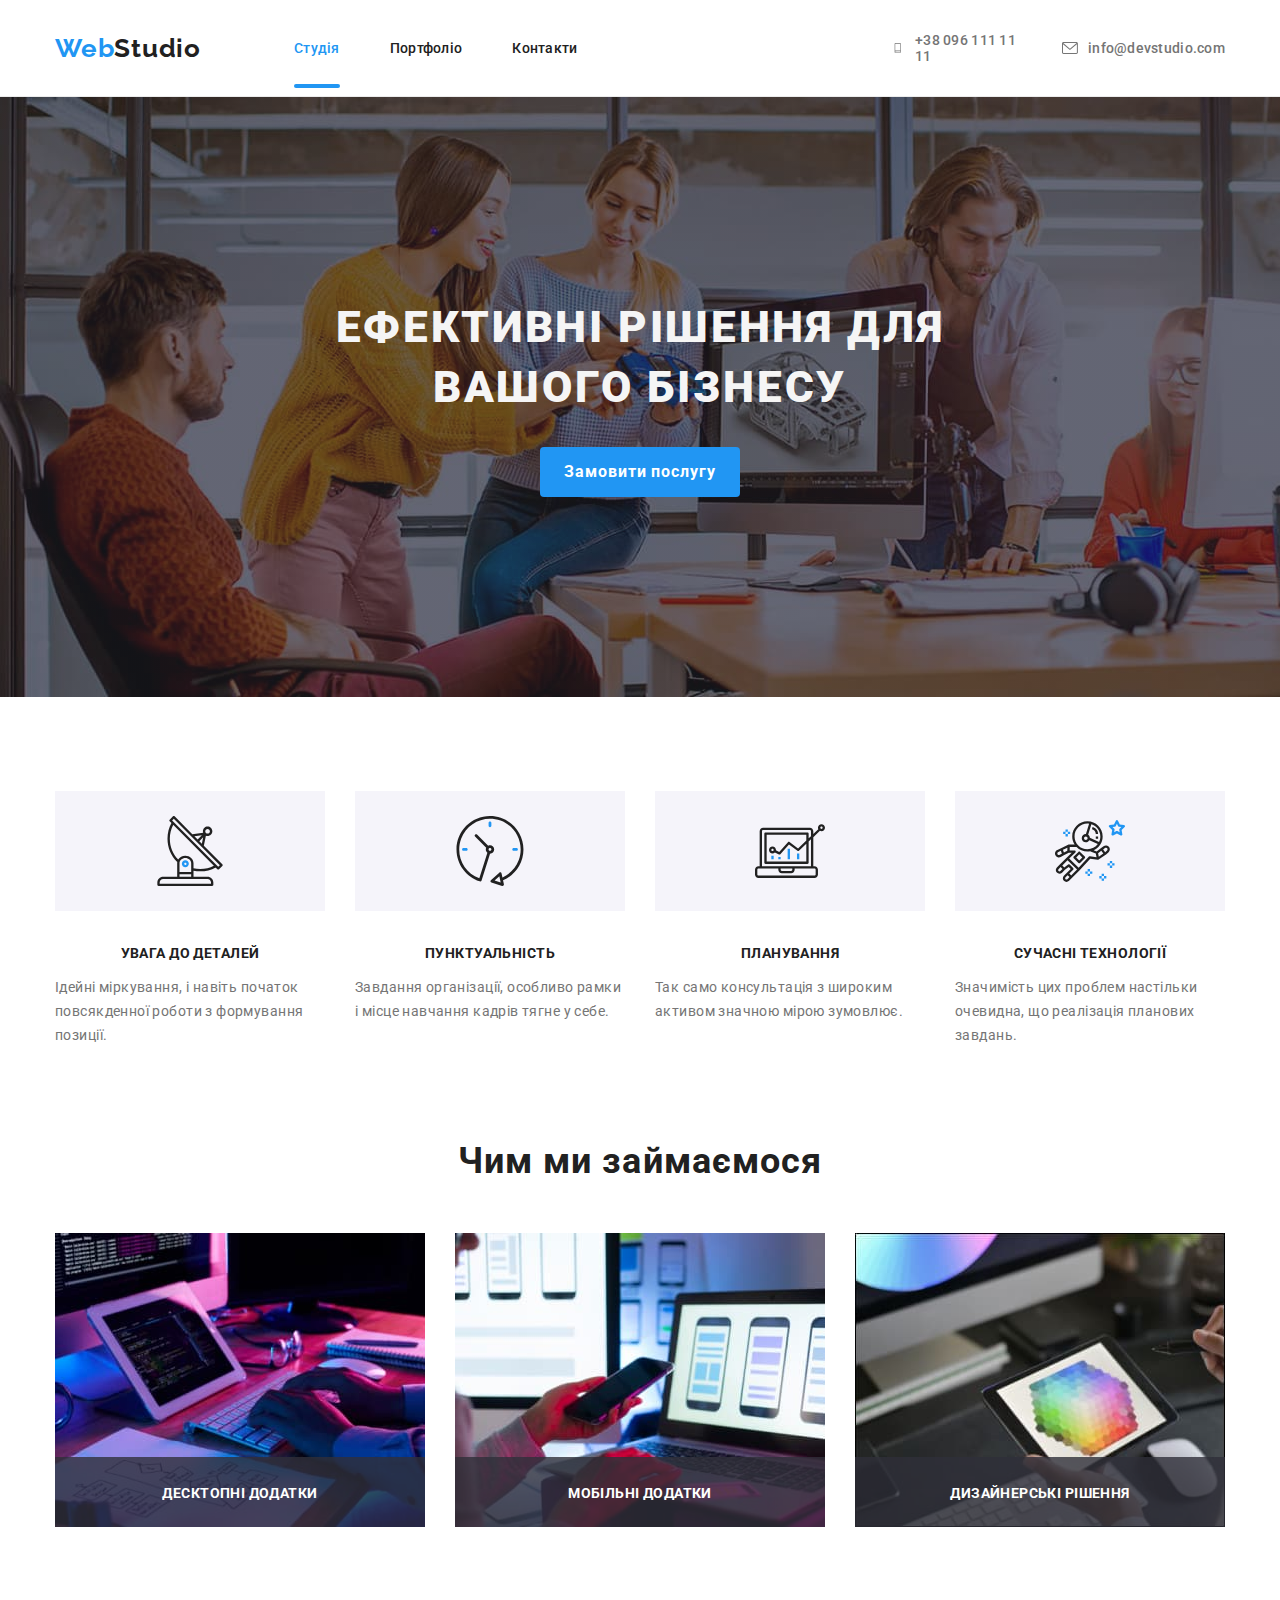
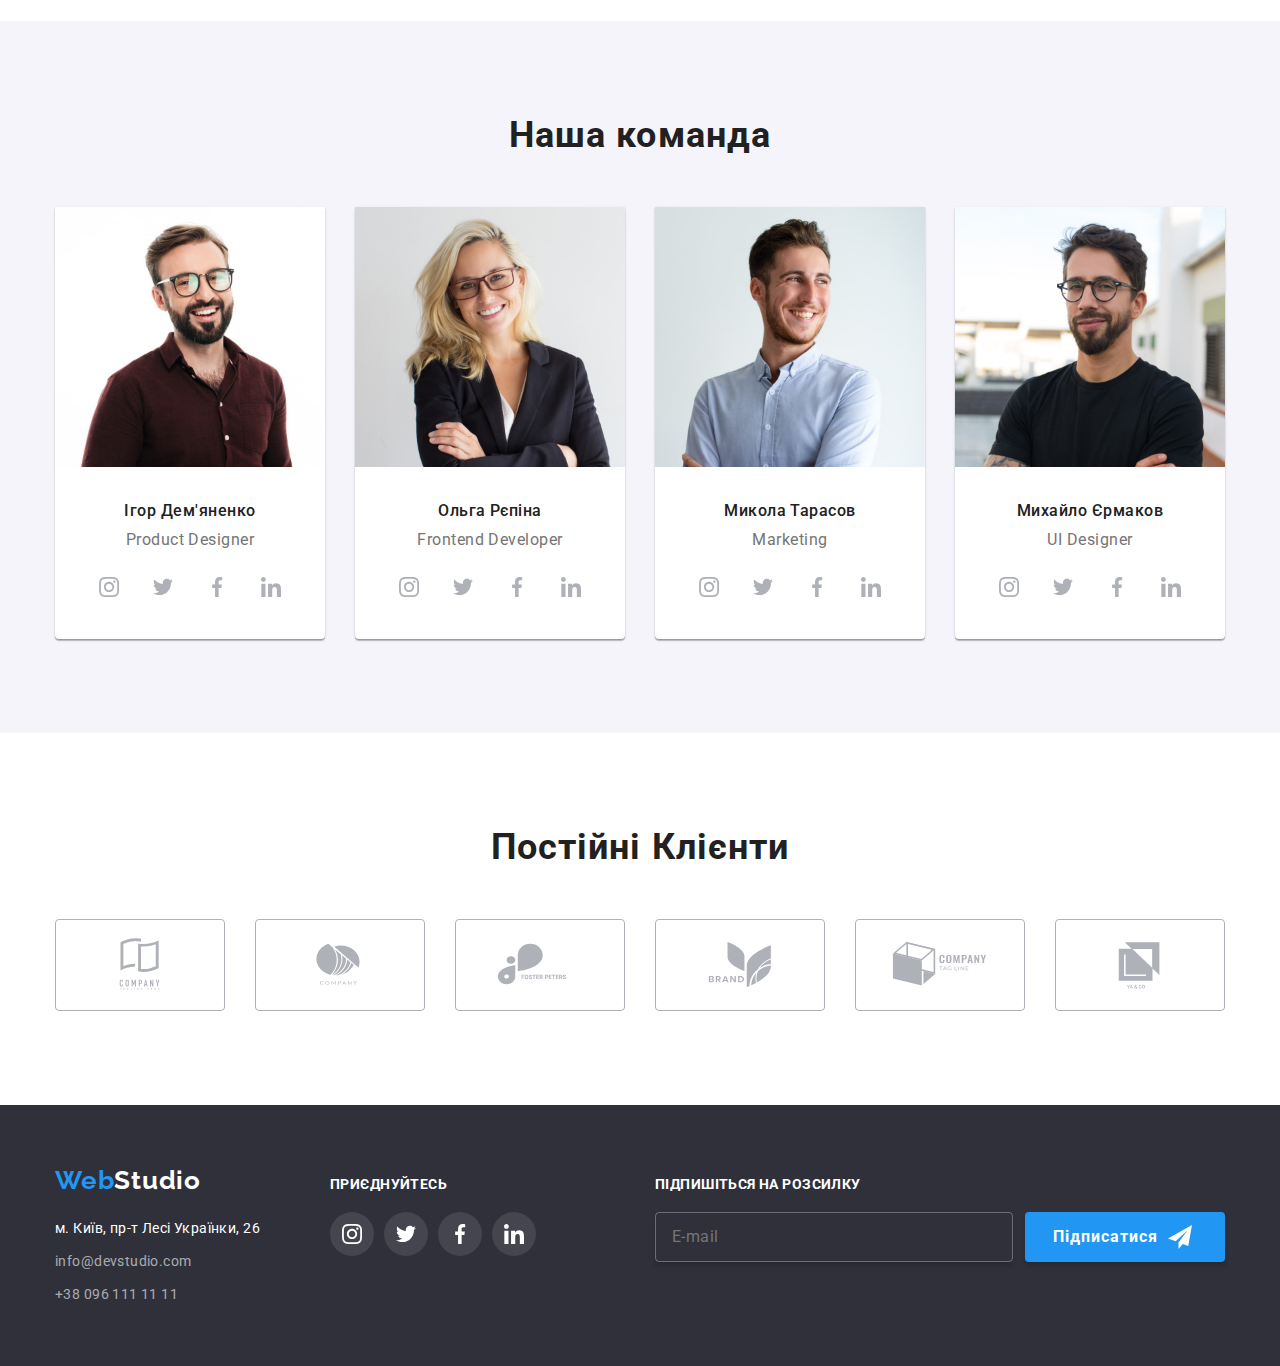
==== commit 225eda1a: "Виконав дз, дотримуючись усіх критеріїв приймання роботи" ====
--- a/index.html
+++ b/index.html
@@ -24,7 +24,7 @@
       <nav class="navigation">
         <a href="./index.html" class="logo"
           ><span class="logo__title">Web</span>Studio</a>
-          <button type="button" class="header-button" js-open-menu aria-expanded="false">
+          <button type="button" class="header-button"  aria-expanded="false" js-open-menu>
             <svg width="40" height="40" aria-label="Перемикач мобільного меню" class="icon-menu">
               <use href="./img/icons.svg#spritemenu_40px" ></use>
               </svg>
@@ -186,20 +186,25 @@
         <h2 class="container__name">Чим ми займаємося</h2>
         <ul class="development">
           <li class="development__item">
-            <div class="development-link"><img class="development-link__img" src="./img/img1.jpg" alt="Розробник пише код" width="370"/>
+            <div class="development-link"><img class="development-link__img" 
+              srcset="./img/development-img/1job-320.jpg 1x,
+              ./img/development-img/1job-640.jpg 2x"  
+               src="./img/development-img/1job-320.jpg" alt="Розробник пише код" width="370"/>
             <div class="development-title"><span class="development-title__text">Десктопні додатки</span></div>
           </div></li>
           <li class="development__item">
-            <div class="development-link"><img class="development-link__img" 
-              src="./img/img2.jpg"
+            <div class="development-link"><img class="development-link__img" srcset="./img/development-img/2job-320.jpg 1x,
+              ./img/development-img/2job-640.jpg 2x"  
+              src="./img/development-img/2job.jpg"
               alt="Розробник підключає телефон до компьютера"
               width="370"/>
               <div class="development-title"><span class="development-title__text">Мобільні додатки
             </span></div></div>
           </li>
           <li class="development__item">
-            <div class="development-link"><img class="development-link__img" 
-              src="./img/img3.jpg"
+            <div class="development-link"><img class="development-link__img" srcset="./img/development-img/3job-320.jpg 1x,
+              ./img/development-img/3job-640.jpg 2x"  
+              src="./img/development-img/3job.jpg"
               alt="Тест на сприйняття кольорів"
               width="370"/>
               <div class="development-title"><span class="development-title__text">Дизайнерські рішення</span></div>
@@ -211,11 +216,9 @@
         <div class="container"><h2 class="container__name">Наша команда</h2>
         <ul class="teams">
           <li class="teams__item">
-            <img class="teams-img"
-              src="./img/human1.jpg"
-              alt="Фото Ігор Дем'яненко"
-              width="450"
-            />
+            <img class="teams-img" srcset="./img/teams-img/human1-320.jpg 1x, ./img/teams-img/human1-640.jpg 2x"
+              src="./img/teams-img/human1-320.jpg"
+              alt="Фото Ігор Дем'яненко"/>
            <div class="info">
             <h3 class="info__name">Ігор Дем'яненко</h3>
             <p class="info__speciality">Product Designer</p>
@@ -236,7 +239,7 @@
               </svg></a></li>
             </ul></div></li>
           <li class="teams__item">
-            <img class="teams-img" src="./img/human2.jpg" alt="Фото Ольга Рєпіна" width="450" />
+            <img class="teams-img" srcset="./img/teams-img/human2-320.jpg 1x, ./img/teams-img/human2-640.jpg 2x" src="./img/teams-img/human2-320.jpg" alt="Фото Ольга Рєпіна"  />
             <div class="info"><h3 class="info__name">Ольга Рєпіна</h3>
             <p class="info__speciality">Frontend Developer</p>
             <ul class="network">
@@ -257,7 +260,7 @@
             </ul></div>
           </li>
           <li class="teams__item">
-            <img class="teams-img" src="./img/human3.jpg" alt="Фото Микола Тарасов" width="450" />
+            <img class="teams-img" srcset="./img/teams-img/human3-320.jpg 1x, ./img/teams-img/human3-640.jpg 2x" src="./img/teams-img/human3-320.jpg" alt="Фото Микола Тарасов"  />
             <div class="info"><h3 class="info__name">Микола Тарасов</h3>
             <p class="info__speciality">Marketing</p>
             <ul class="network">
@@ -279,10 +282,9 @@
           </li>
           <li class="teams__item">
             <img class="teams-img"
-              src="./img/human4.jpg"
-              alt="Фото Михайло Єрмаков"
-              width="450"
-            />
+            srcset="./img/teams-img/human4-320.jpg 1x, ./img/teams-img/human4-640.jpg 2x"
+              src="./img/teams-img/human4-320.jpg"
+              alt="Фото Михайло Єрмаков"/>
             <div class="info"><h3 class="info__name">Михайло Єрмаков</h3>
             <p class="info__speciality">UI Designer</p> 
             <ul class="network">
--- a/css/main.min.css
+++ b/css/main.min.css
@@ -1 +1 @@
-body{font-family:"Roboto",sans-serif;color:#212121;background-color:#fff}.main{margin:0}@media screen and (max-width: 767px){.container{width:480px;margin-left:auto;margin-right:auto;padding-left:15px;padding-right:15px}.section{padding-top:60px;padding-bottom:60px}.container__name{color:#212121;font-style:normal;text-align:center;font-size:28px;font-weight:700;line-height:normal;letter-spacing:.84px;text-align:center;-webkit-box-align:center;-ms-flex-align:center;align-items:center;margin:0}}.page-header{background-color:#fff;border-bottom:1px solid #ececec}@media screen and (max-width: 767px){.container--positioning{position:relative;padding-top:10px;padding-bottom:10px}.header-button{display:-webkit-box;display:-ms-flexbox;display:flex;margin:0;margin-left:276px;padding:0;border:0;background-color:#fff;cursor:pointer}.header-button:hover .icon-menu,.header-button:focus .icon-menu{fill:#2196f3;-webkit-transition:fill 250ms cubic-bezier(0.4, 0, 0.2, 1);transition:fill 250ms cubic-bezier(0.4, 0, 0.2, 1)}.nav-container-button{position:absolute;padding:0;top:10px;right:15px;border:0;background-color:#fff}.nav-container-button:hover .icon-close,.nav-container-button:focus .icon-close{fill:#2196f3;-webkit-transition:fill 250ms cubic-bezier(0.4, 0, 0.2, 1);transition:fill 250ms cubic-bezier(0.4, 0, 0.2, 1)}.navigation{display:-webkit-box;display:-ms-flexbox;display:flex;-webkit-box-align:center;-ms-flex-align:center;align-items:center;-webkit-box-pack:justify;-ms-flex-pack:justify;justify-content:space-between}.nav-container{position:absolute;display:none;left:0;top:0;padding:48px 40px;background:#fff;-webkit-box-shadow:0px 1px 3px 0px rgba(0,0,0,.16),0px 2px 4px 0px rgba(0,0,0,.08),0px 4px 8px 0px rgba(0,0,0,.04);box-shadow:0px 1px 3px 0px rgba(0,0,0,.16),0px 2px 4px 0px rgba(0,0,0,.08),0px 4px 8px 0px rgba(0,0,0,.04);width:480px;z-index:99999}.is-open{display:block}.pages{margin:0 0 306px 0;padding:0;list-style-type:none}.pages__item{position:relative;margin-bottom:32px}.pages .pages__item:last-child{margin-bottom:0}.logo{color:#212121;font-family:"Raleway",sans-serif;text-decoration:none;font-size:24px;font-style:normal;font-weight:700;line-height:normal;letter-spacing:.72px}.logo__title{color:#2196f3}.pages-link{display:inline-block;color:#212121;text-decoration:none;text-align:center;font-size:40px;font-style:normal;font-weight:500;line-height:normal;letter-spacing:.8px;height:48px;-webkit-transition:color 250ms cubic-bezier(0.4, 0, 0.2, 1);transition:color 250ms cubic-bezier(0.4, 0, 0.2, 1)}.pages-link--current{color:#2196f3}.pages-link:hover,.pages-link:focus{color:#2196f3}.contact{padding:0;margin:0;margin-bottom:64px;list-style-type:none;gap:50px}.contact__item:not(:last-child){margin-bottom:32px}.contact-link{text-decoration:none;font-style:normal;font-weight:500;color:#2196f3;font-size:34px;line-height:normal;letter-spacing:.68px}.contact-link:hover,.contact-link:focus{cursor:pointer}.contact-link__icon{display:none}.contact-link--font{color:#757575;font-size:24px;line-height:normal;letter-spacing:.48px}.header-network{display:-webkit-box;display:-ms-flexbox;display:flex;list-style:none;margin:0;padding:0}.header-network-link{color:#2196f3;height:22px;padding:0 10px 0 10px;text-decoration:none;font-size:18px;font-style:normal;font-weight:500;line-height:22px;letter-spacing:.36px}.header-network-link--padding{padding-left:0}.header-network__item:not(:last-child){border-right:1px solid rgba(33,33,33,.2)}}@media screen and (max-width: 1199px){.section--design{max-width:1600px;background-image:-webkit-gradient(linear, left top, left bottom, from(rgba(47, 48, 58, 0.4)), to(rgba(47, 48, 58, 0.4))),url("../img/Img.jpg");background-image:linear-gradient(rgba(47, 48, 58, 0.4), rgba(47, 48, 58, 0.4)),url("../img/Img.jpg");background-size:cover;text-align:center;padding-top:118px;padding-bottom:118px;margin-left:auto;margin-right:auto}.container__title{color:#f5f5f5;margin:0;text-align:center;font-size:26px;font-style:normal;font-weight:900;line-height:42px;letter-spacing:1.56px;text-transform:uppercase;width:360px;margin-left:auto;margin-right:auto}.button-hero{color:#fff;background-color:#2196f3;cursor:pointer;text-align:center;font-size:16px;font-style:normal;font-weight:700;line-height:30px;letter-spacing:.96px;text-align:center;-webkit-box-align:center;-ms-flex-align:center;align-items:center;border:0;border-radius:4px;width:200px;height:50px;margin-top:30px;padding:0;-webkit-transition:-webkit-transform 250ms cubic-bezier(0.4, 0, 0.2, 1);transition:-webkit-transform 250ms cubic-bezier(0.4, 0, 0.2, 1);transition:transform 250ms cubic-bezier(0.4, 0, 0.2, 1);transition:transform 250ms cubic-bezier(0.4, 0, 0.2, 1), -webkit-transform 250ms cubic-bezier(0.4, 0, 0.2, 1)}.button-hero:hover,.button-hero:focus{-webkit-transform:scale(1.05);transform:scale(1.05)}}.backdrop{position:fixed;top:0;left:0;width:100%;height:100%;background:rgba(0,0,0,.2);opacity:1;-webkit-transition:visibility 250ms cubic-bezier(0.4, 0, 0.2, 1),opacity 250ms cubic-bezier(0.4, 0, 0.2, 1);transition:visibility 250ms cubic-bezier(0.4, 0, 0.2, 1),opacity 250ms cubic-bezier(0.4, 0, 0.2, 1);z-index:99999}.backdrop.backdrop--hidden .modal{-webkit-transform:translate(-50%, -50%) scale(0.7);transform:translate(-50%, -50%) scale(0.7)}.backdrop--hidden{opacity:0;pointer-events:none;visibility:hidden}@media screen and (max-width: 1199px){.modal{position:absolute;top:50%;left:50%;-webkit-transform:translate(-50%, -50%) scale(1);transform:translate(-50%, -50%) scale(1);width:450px;height:609px;border-radius:4px;background:#fff;-webkit-box-shadow:0px 2px 1px 0px rgba(0,0,0,.2),0px 1px 1px 0px rgba(0,0,0,.14),0px 1px 3px 0px rgba(0,0,0,.12);box-shadow:0px 2px 1px 0px rgba(0,0,0,.2),0px 1px 1px 0px rgba(0,0,0,.14),0px 1px 3px 0px rgba(0,0,0,.12);padding:40px;-webkit-transition:-webkit-transform 250ms cubic-bezier(0.4, 0, 0.2, 1);transition:-webkit-transform 250ms cubic-bezier(0.4, 0, 0.2, 1);transition:transform 250ms cubic-bezier(0.4, 0, 0.2, 1);transition:transform 250ms cubic-bezier(0.4, 0, 0.2, 1), -webkit-transform 250ms cubic-bezier(0.4, 0, 0.2, 1);overflow-y:scroll}.button-container{-webkit-transition:-webkit-transform 250ms cubic-bezier(0.4, 0, 0.2, 1);transition:-webkit-transform 250ms cubic-bezier(0.4, 0, 0.2, 1);transition:transform 250ms cubic-bezier(0.4, 0, 0.2, 1);transition:transform 250ms cubic-bezier(0.4, 0, 0.2, 1), -webkit-transform 250ms cubic-bezier(0.4, 0, 0.2, 1)}.modal-button{position:absolute;display:inline-block;top:8px;right:8px;width:30px;height:30px;border-radius:50%;border-color:rgba(0,0,0,.1);background-color:#fff;-webkit-transition:fill 250ms cubic-bezier(0.4, 0, 0.2, 1);transition:fill 250ms cubic-bezier(0.4, 0, 0.2, 1)}.modal-button:hover,.modal-button:focus{cursor:pointer;fill:#2196f3;outline:none}.modal-button__icon{position:absolute;top:50%;left:50%;-webkit-transform:translate(-50%, -50%);transform:translate(-50%, -50%)}.form__title{color:#212121;text-align:center;font-size:20px;font-style:normal;font-weight:700;line-height:30px;letter-spacing:.6px;margin:0;margin-bottom:30px}.form-container{position:relative;margin-bottom:28px;width:370px}.form-container__label{position:absolute;top:-20px;color:#757575;font-size:12px;font-style:normal;font-weight:400;line-height:normal;letter-spacing:.12px}.form-input{width:370px;height:40px;-ms-flex-negative:0;flex-shrink:0;border-radius:4px;border:1px solid rgba(33,33,33,.2);padding:12px;padding-left:43px;outline:none}.form-input:focus{border-color:#2196f3;-webkit-transition:border-color 250ms cubic-bezier(0.4, 0, 0.2, 1);transition:border-color 250ms cubic-bezier(0.4, 0, 0.2, 1)}.form-input__icon{position:absolute;top:50%;left:15px;-webkit-transform:translateY(-50%);transform:translateY(-50%)}.form-input:focus~.form-input__icon{fill:#2196f3;-webkit-transition:fill 250ms cubic-bezier(0.4, 0, 0.2, 1);transition:fill 250ms cubic-bezier(0.4, 0, 0.2, 1)}.textarea{width:370px;height:120px;-ms-flex-negative:0;flex-shrink:0;border-radius:4px;border:1px solid rgba(33,33,33,.2);padding:12px 16px;resize:none;outline:none}.textarea::-webkit-input-placeholder{color:rgba(117,117,117,.5);font-size:12px;font-style:normal;font-weight:400;line-height:normal;letter-spacing:.12px}.textarea::-moz-placeholder{color:rgba(117,117,117,.5);font-size:12px;font-style:normal;font-weight:400;line-height:normal;letter-spacing:.12px}.textarea:-ms-input-placeholder{color:rgba(117,117,117,.5);font-size:12px;font-style:normal;font-weight:400;line-height:normal;letter-spacing:.12px}.textarea::-ms-input-placeholder{color:rgba(117,117,117,.5);font-size:12px;font-style:normal;font-weight:400;line-height:normal;letter-spacing:.12px}.textarea::placeholder{color:rgba(117,117,117,.5);font-size:12px;font-style:normal;font-weight:400;line-height:normal;letter-spacing:.12px}.textarea:focus{border-color:#2196f3;-webkit-transition:border-color 250ms cubic-bezier(0.4, 0, 0.2, 1);transition:border-color 250ms cubic-bezier(0.4, 0, 0.2, 1)}.form-container--positioning{display:-webkit-box;display:-ms-flexbox;display:flex;-webkit-box-align:center;-ms-flex-align:center;align-items:center;margin-bottom:30px;padding:0 12px 0 0;width:370px}.form-label-check{display:-webkit-box;display:-ms-flexbox;display:flex;-webkit-box-align:center;-ms-flex-align:center;align-items:center;color:#757575;font-size:12px;font-style:normal;font-weight:400;line-height:normal;letter-spacing:.36px}.check-input{position:absolute;left:20px;width:1px;height:1px;margin:-1px;border:0;padding:0;clip:rect(0 0 0 0);overflow:hidden}.check-input__icon{width:15px;height:15px;margin-right:7px;border:2px solid #212121;border-radius:4px}.check-input:focus+.check-input__icon{border-color:#2196f3}.check-input:checked+.check-input__icon{background-color:#2196f3;border:0}.check-link{margin-left:5px;color:#2196f3;font-size:12px;font-style:normal;font-weight:400;line-height:normal;letter-spacing:.36px;text-decoration-line:underline}.form-button{width:200px;height:50px;-ms-flex-negative:0;flex-shrink:0;border:0;border-radius:4px;background:#2196f3;-webkit-box-shadow:0px 4px 4px 0px rgba(0,0,0,.15);box-shadow:0px 4px 4px 0px rgba(0,0,0,.15);color:#fff;text-align:center;font-size:16px;font-style:normal;font-weight:700;line-height:30px;letter-spacing:.96px;cursor:pointer}}.section--positioning{background-color:#fff}@media screen and (max-width: 767px){.solution{margin:0;padding:0;gap:30px;list-style-type:none}.solution-container{display:-webkit-box;display:-ms-flexbox;display:flex;width:450px;height:120px;background-color:#f5f4fa;-webkit-box-pack:center;-ms-flex-pack:center;justify-content:center;-webkit-box-align:center;-ms-flex-align:center;align-items:center}.solution-item{width:450px}.solution-item__title{color:#212121;font-style:normal;font-weight:700;font-size:14px;line-height:1.15;letter-spacing:.03em;text-transform:uppercase;margin:0;margin-top:30px;text-align:center}.solution-item__text{color:#757575;font-style:normal;font-weight:400;font-size:14px;line-height:1.7;letter-spacing:.03em;margin:0;margin-top:10px}}@media screen and (max-width: 1199px){.section--bgr{display:none}}.section--background{background-color:#f5f4fa}@media screen and (max-width: 767px){.teams{margin:0;margin-top:50px;margin-left:auto;margin-right:auto;padding:0;gap:30px;list-style-type:none}.teams__item{text-align:center;padding:0;-webkit-box-align:center;-ms-flex-align:center;align-items:center;background-color:#fff;-webkit-box-shadow:0px 2px 1px 0px rgba(0,0,0,.2),0px 1px 1px 0px rgba(0,0,0,.14),0px 1px 3px 0px rgba(0,0,0,.12);box-shadow:0px 2px 1px 0px rgba(0,0,0,.2),0px 1px 1px 0px rgba(0,0,0,.14),0px 1px 3px 0px rgba(0,0,0,.12);border-radius:0px 0px 4px 4px}.teams__item:not(:last-child){margin-bottom:30px}}.info{padding-top:30px;padding-bottom:30px}.info__name{color:#212121;font-style:normal;font-weight:500;font-size:16px;line-height:1.18;letter-spacing:.03em;margin:0}.info__speciality{color:#757575;font-style:normal;font-weight:400;font-size:16px;line-height:1.18;letter-spacing:.03em;margin:0;margin-top:10px}.network{display:-webkit-box;display:-ms-flexbox;display:flex;-webkit-box-pack:center;-ms-flex-pack:center;justify-content:center;margin:0;padding:0;list-style-type:none;margin-top:16px;gap:10px}.network__items{margin:0;padding:0;width:44px;height:44px;border-radius:50%}.network-link{display:-webkit-box;display:-ms-flexbox;display:flex;-webkit-box-align:center;-ms-flex-align:center;align-items:center;-webkit-box-pack:center;-ms-flex-pack:center;justify-content:center;margin:0;padding:0;width:44px;height:44px;fill:#afb1b8;border-radius:50%;background-color:#fff;-webkit-transition:background-color 250ms cubic-bezier(0.4, 0, 0.2, 1);transition:background-color 250ms cubic-bezier(0.4, 0, 0.2, 1)}.network-link__icon{-webkit-transition:fill 250ms cubic-bezier(0.4, 0, 0.2, 1);transition:fill 250ms cubic-bezier(0.4, 0, 0.2, 1)}.network-link:hover,.network-link:focus{background-color:#2196f3}.network-link:focus>.network-link__icon{fill:#fff;cursor:pointer}.network-link:hover>.network-link__icon{fill:#fff;cursor:pointer}@media screen and (max-width: 767px){.clients{display:-webkit-box;display:-ms-flexbox;display:flex;-ms-flex-wrap:wrap;flex-wrap:wrap;margin:0;padding:0;list-style-type:none;gap:30px;margin-top:50px}.clients__item{width:210px;height:92px}.clients-link{display:-webkit-box;display:-ms-flexbox;display:flex;-webkit-box-pack:center;-ms-flex-pack:center;justify-content:center;-webkit-box-align:center;-ms-flex-align:center;align-items:center;width:210px;height:92px;fill:#afb1b8;border:1px solid #afb1b8;border-radius:4px;-webkit-transition:fill 250ms cubic-bezier(0.4, 0, 0.2, 1),border-color 250ms cubic-bezier(0.4, 0, 0.2, 1);transition:fill 250ms cubic-bezier(0.4, 0, 0.2, 1),border-color 250ms cubic-bezier(0.4, 0, 0.2, 1)}.clients-link:hover,.clients-link:focus{fill:#2196f3;cursor:pointer;border:1px solid #2196f3}}@media screen and (max-width: 767px){.sorting{display:-webkit-inline-box;display:-ms-inline-flexbox;display:inline-flex;-ms-flex-wrap:wrap;flex-wrap:wrap;width:326px;margin:0;padding:0;list-style:none;gap:8px}}.sorting-button{color:#212121;background-color:#f5f4fa;cursor:pointer;text-align:center;font-size:16px;font-style:normal;font-weight:500;line-height:26px;letter-spacing:.48px;-webkit-box-align:center;-ms-flex-align:center;align-items:center;border:0;border-radius:4px;border:0;height:38px;border-radius:4px;padding-left:20px;padding-right:20px;-webkit-transition:color 250ms cubic-bezier(0.4, 0, 0.2, 1),background-color 250ms cubic-bezier(0.4, 0, 0.2, 1),-webkit-box-shadow 250ms cubic-bezier(0.4, 0, 0.2, 1);transition:color 250ms cubic-bezier(0.4, 0, 0.2, 1),background-color 250ms cubic-bezier(0.4, 0, 0.2, 1),-webkit-box-shadow 250ms cubic-bezier(0.4, 0, 0.2, 1);transition:color 250ms cubic-bezier(0.4, 0, 0.2, 1),background-color 250ms cubic-bezier(0.4, 0, 0.2, 1),box-shadow 250ms cubic-bezier(0.4, 0, 0.2, 1);transition:color 250ms cubic-bezier(0.4, 0, 0.2, 1),background-color 250ms cubic-bezier(0.4, 0, 0.2, 1),box-shadow 250ms cubic-bezier(0.4, 0, 0.2, 1),-webkit-box-shadow 250ms cubic-bezier(0.4, 0, 0.2, 1)}.sorting-button:hover,.sorting-button:focus{color:#fff;background-color:#2196f3;-webkit-box-shadow:0px 2px 2px 0px rgba(0,0,0,.12),0px 1px 2px 0px rgba(0,0,0,.08),0px 3px 1px 0px rgba(0,0,0,.1);box-shadow:0px 2px 2px 0px rgba(0,0,0,.12),0px 1px 2px 0px rgba(0,0,0,.08),0px 3px 1px 0px rgba(0,0,0,.1)}@media screen and (max-width: 767px){.gallery{margin:0;padding:0;margin-left:auto;margin-right:auto;list-style:none;margin-top:40px;gap:30px}.gallery__item:not(:last-child){margin-bottom:30px}}.gallery-link{display:inline-block;text-decoration:none;-webkit-transition:-webkit-box-shadow 250ms cubic-bezier(0.4, 0, 0.2, 1);transition:-webkit-box-shadow 250ms cubic-bezier(0.4, 0, 0.2, 1);transition:box-shadow 250ms cubic-bezier(0.4, 0, 0.2, 1);transition:box-shadow 250ms cubic-bezier(0.4, 0, 0.2, 1), -webkit-box-shadow 250ms cubic-bezier(0.4, 0, 0.2, 1)}.gallery-link__img{position:relative;overflow:hidden}.gallery-link:hover,.gallery-link:focus{-webkit-box-shadow:1px 4px 6px 0px rgba(0,0,0,.16),0px 4px 4px 0px rgba(0,0,0,.06),0px 1px 1px 0px rgba(0,0,0,.12);box-shadow:1px 4px 6px 0px rgba(0,0,0,.16),0px 4px 4px 0px rgba(0,0,0,.06),0px 1px 1px 0px rgba(0,0,0,.12)}.gallery-link:hover .gallery-overlay{-webkit-transform:translateY(0%);transform:translateY(0%)}.gallery-overlay{position:absolute;display:inline-block;content:"";width:100%;height:100%;top:0;left:0;background-color:rgba(33,150,243,.9);-webkit-transform:translateY(101%);transform:translateY(101%);-webkit-transition:-webkit-transform 250ms cubic-bezier(0.4, 0, 0.2, 1);transition:-webkit-transform 250ms cubic-bezier(0.4, 0, 0.2, 1);transition:transform 250ms cubic-bezier(0.4, 0, 0.2, 1);transition:transform 250ms cubic-bezier(0.4, 0, 0.2, 1), -webkit-transform 250ms cubic-bezier(0.4, 0, 0.2, 1);padding:63px 24px}.gallery-overlay__text{font-size:18px;font-style:normal;font-weight:400;line-height:28px;color:#fff}.gallery-conteiner{padding:20px 24px;border:1px solid #ececec;border-top:0}.gallery-conteiner__title{color:#212121;font-style:normal;font-weight:700;font-size:15px;line-height:2;letter-spacing:.06em;margin:0}.gallery-conteiner__text{color:#757575;font-style:normal;font-weight:400;font-size:16px;line-height:1.8;letter-spacing:.03em;margin:0;margin-top:4px}.page-footer{background-color:#2f303a;padding-top:60px;padding-bottom:60px}@media screen and (max-width: 767px){.footer-contact{list-style-type:none;padding:0;margin:0;margin-top:9px}.footer-contact__item--positioning{margin-top:9px}.container--location{text-align:center;-webkit-box-align:baseline;-ms-flex-align:baseline;align-items:baseline}.address{color:#fff;margin-top:20px;font-style:normal;font-size:14px;font-style:normal;font-weight:400;line-height:24px;letter-spacing:.42px}.page-footer__logo{color:#fff;font-family:"Raleway",sans-serif;text-decoration:none;font-size:24px;font-style:normal;font-weight:700;line-height:normal;letter-spacing:.72px}.page-footer__logo .logo__text{color:#2196f3}.footer-contact-link{color:rgba(255,255,255,.6);text-decoration:none;font-style:normal;font-weight:400;font-size:14px;line-height:1.5;letter-spacing:.03em;-webkit-transition:color 250ms cubic-bezier(0.4, 0, 0.2, 1);transition:color 250ms cubic-bezier(0.4, 0, 0.2, 1)}.footer-contact-link:hover,.footer-contact-link:focus{color:#2196f3}.contact-information{margin-bottom:60px}.footer-container{text-align:center;margin-bottom:60px}.footer-container__title{color:#fff;font-size:14px;font-style:normal;font-weight:700;line-height:normal;letter-spacing:.42px;text-transform:uppercase;margin:0;padding:0}.footer-network{display:-webkit-box;display:-ms-flexbox;display:flex;margin:0;padding:0;-webkit-box-pack:center;-ms-flex-pack:center;justify-content:center;list-style-type:none;gap:10px;margin-top:20px}.footer-network__items{width:44px;height:44px;background-color:rgba(255,255,255,.1);border-radius:50%}.footer-link{display:-webkit-box;display:-ms-flexbox;display:flex;-webkit-box-pack:center;-ms-flex-pack:center;justify-content:center;-webkit-box-align:center;-ms-flex-align:center;align-items:center;width:44px;height:44px;border-radius:50%;-webkit-transition:background-color 250ms cubic-bezier(0.4, 0, 0.2, 1);transition:background-color 250ms cubic-bezier(0.4, 0, 0.2, 1)}.footer-link:hover,.footer-link:focus{background-color:#2196f3;cursor:pointer}.footer-link__icon{fill:#fff}.form-footer{text-align:center}.footer-label{display:block;width:450px;color:#fff;font-size:14px;font-style:normal;font-weight:700;line-height:normal;letter-spacing:.42px;text-transform:uppercase}.footer-input{width:450px;height:50px;margin-top:20px;margin-bottom:20px;-ms-flex-negative:0;flex-shrink:0;border-radius:4px;border:1px solid rgba(255,255,255,.3);background:rgba(33,150,243,0);-webkit-box-shadow:0px 4px 4px 0px rgba(0,0,0,.15);box-shadow:0px 4px 4px 0px rgba(0,0,0,.15);padding:15px 16px;color:#fff;font-size:16px;font-style:normal;font-weight:400;line-height:20px;letter-spacing:.48px;outline:none}.footer-input:focus{border-color:#2196f3;-webkit-transition:border-color 250ms cubic-bezier(0.4, 0, 0.2, 1);transition:border-color 250ms cubic-bezier(0.4, 0, 0.2, 1)}.footer-button{display:-webkit-box;display:-ms-flexbox;display:flex;-webkit-box-align:center;-ms-flex-align:center;align-items:center;width:200px;height:50px;margin-left:auto;margin-right:auto;padding-left:28px;-ms-flex-negative:0;flex-shrink:0;border:0;border-radius:4px;background:#2196f3;-webkit-box-shadow:0px 4px 4px 0px rgba(0,0,0,.15);box-shadow:0px 4px 4px 0px rgba(0,0,0,.15);color:#fff;text-align:center;font-size:16px;font-style:normal;font-weight:700;line-height:30px;letter-spacing:.96px;cursor:pointer}.footer-button__icon{margin-left:10px}}body{font-family:"Roboto",sans-serif;color:#212121;background-color:#fff}@media screen and (min-width: 768px)and (max-width: 1199px){.container{width:768px;margin-left:auto;margin-right:auto;padding-left:15px;padding-right:15px}.section{padding-top:60px;padding-bottom:60px}}.main{margin:0}.page-header{background-color:#fff;border-bottom:1px solid #ececec}.page-header .container--positioning{display:-webkit-box;display:-ms-flexbox;display:flex;-webkit-box-pack:justify;-ms-flex-pack:justify;justify-content:space-between;-webkit-box-align:center;-ms-flex-align:center;align-items:center}@media screen and (min-width: 768px)and (max-width: 1199px){.navigation{display:-webkit-box;display:-ms-flexbox;display:flex;-webkit-box-align:center;-ms-flex-align:center;align-items:center}.nav-container{display:-webkit-box;display:-ms-flexbox;display:flex;-webkit-box-align:center;-ms-flex-align:center;align-items:center}.pages{display:-webkit-box;display:-ms-flexbox;display:flex;gap:50px;margin:0;padding:0;margin-left:75px;list-style-type:none}.pages__item{position:relative}.logo{color:#212121;font-family:"Raleway",sans-serif;text-decoration:none;font-style:normal;font-weight:700;font-size:26px;line-height:1.2;letter-spacing:.03em}.logo__title{color:#2196f3}.pages-link{display:inline-block;color:#212121;text-decoration:none;font-size:14px;font-style:normal;font-weight:500;line-height:normal;letter-spacing:.28px;padding-top:32px;padding-bottom:32px;-webkit-transition:color 250ms cubic-bezier(0.4, 0, 0.2, 1);transition:color 250ms cubic-bezier(0.4, 0, 0.2, 1)}.pages-link--current{color:#2196f3}.pages-link:hover,.pages-link:focus{color:#2196f3}.pages-link--current::after{position:absolute;content:"";width:100%;height:4px;border-radius:2px;bottom:0;left:0;background-color:#2196f3}.contact{padding:0;margin:0;list-style-type:none;margin-left:78px}.contact__item:not(:last-child){margin-bottom:10px}.contact-link{display:-webkit-box;display:-ms-flexbox;display:flex;-webkit-box-align:center;-ms-flex-align:center;align-items:center;color:#757575;text-decoration:none;font-style:normal;font-weight:500;font-size:14px;line-height:1.15;letter-spacing:.02em;align-items:center;-webkit-transition:color 250ms cubic-bezier(0.4, 0, 0.2, 1);transition:color 250ms cubic-bezier(0.4, 0, 0.2, 1)}.contact-link:hover,.contact-link:focus{color:#2196f3}.contact-link__icon{fill:currentColor;margin-right:8px}}@media screen and (min-width: 768px)and (max-width: 1199px){.section--design{max-width:1600px;background-image:-webkit-gradient(linear, left top, left bottom, from(rgba(47, 48, 58, 0.4)), to(rgba(47, 48, 58, 0.4))),url("../img/Img.jpg");background-image:linear-gradient(rgba(47, 48, 58, 0.4), rgba(47, 48, 58, 0.4)),url("../img/Img.jpg");background-size:cover;text-align:center;padding-top:118px;padding-bottom:118px;margin-left:auto;margin-right:auto}.container__title{color:#f5f5f5;margin:0;font-size:26px;font-style:normal;font-weight:900;line-height:42px;letter-spacing:1.56px;text-transform:uppercase;width:360px;margin-left:auto;margin-right:auto}.button-hero{color:#fff;background-color:#2196f3;cursor:pointer;font-style:normal;font-weight:700;font-size:16px;line-height:1.8;text-align:center;-webkit-box-align:center;-ms-flex-align:center;align-items:center;border:0;border-radius:4px;width:200px;height:50px;margin-top:30px;padding:0;-webkit-transition:-webkit-transform 250ms cubic-bezier(0.4, 0, 0.2, 1);transition:-webkit-transform 250ms cubic-bezier(0.4, 0, 0.2, 1);transition:transform 250ms cubic-bezier(0.4, 0, 0.2, 1);transition:transform 250ms cubic-bezier(0.4, 0, 0.2, 1), -webkit-transform 250ms cubic-bezier(0.4, 0, 0.2, 1)}.button-hero:hover,.button-hero:focus{-webkit-transform:scale(1.05);transform:scale(1.05)}}@media screen and (min-width: 768px)and (max-width: 1199px){.section--positioning{background-color:#fff}.solution{display:-webkit-box;display:-ms-flexbox;display:flex;-ms-flex-wrap:wrap;flex-wrap:wrap;margin:0;padding:0;gap:30px;list-style-type:none}.solution-container{display:-webkit-box;display:-ms-flexbox;display:flex;width:354px;height:120px;background-color:#f5f4fa;-webkit-box-pack:center;-ms-flex-pack:center;justify-content:center;-webkit-box-align:center;-ms-flex-align:center;align-items:center}.solution-item{width:354px}.solution-item__title{color:#212121;font-size:14px;font-style:normal;font-weight:700;line-height:normal;letter-spacing:.42px;text-transform:uppercase;margin:0;margin-top:30px}.solution-item__text{color:#757575;font-size:14px;font-style:normal;font-weight:400;line-height:24px;letter-spacing:.42px;margin:0;margin-top:10px}}@media screen and (min-width: 768px)and (max-width: 1199px){.section--background{background-color:#f5f4fa}.teams{display:-webkit-box;display:-ms-flexbox;display:flex;-ms-flex-wrap:wrap;flex-wrap:wrap;margin:0;margin-top:50px;margin-left:auto;margin-right:auto;padding:0;gap:30px;list-style-type:none}.teams__item{text-align:center;padding:0;-webkit-box-align:center;-ms-flex-align:center;align-items:center;background-color:#fff;-webkit-box-shadow:0px 2px 1px 0px rgba(0,0,0,.2),0px 1px 1px 0px rgba(0,0,0,.14),0px 1px 3px 0px rgba(0,0,0,.12);box-shadow:0px 2px 1px 0px rgba(0,0,0,.2),0px 1px 1px 0px rgba(0,0,0,.14),0px 1px 3px 0px rgba(0,0,0,.12);border-radius:0px 0px 4px 4px}.info{padding-top:30px;padding-bottom:30px}.info__name{color:#212121;font-size:16px;font-style:normal;font-weight:500;line-height:normal;letter-spacing:.48px;margin:0}.info__speciality{color:#757575;font-size:16px;font-style:normal;font-weight:400;line-height:normal;letter-spacing:.48px;margin:0;margin-top:10px}.network{display:-webkit-box;display:-ms-flexbox;display:flex;-webkit-box-pack:center;-ms-flex-pack:center;justify-content:center;margin:0;padding:0;list-style-type:none;margin-top:16px;gap:10px}.network__items{margin:0;padding:0;width:44px;height:44px;border-radius:50%}.network-link{display:-webkit-box;display:-ms-flexbox;display:flex;-webkit-box-align:center;-ms-flex-align:center;align-items:center;-webkit-box-pack:center;-ms-flex-pack:center;justify-content:center;margin:0;padding:0;width:44px;height:44px;fill:#afb1b8;border-radius:50%;background-color:#fff;-webkit-transition:background-color 250ms cubic-bezier(0.4, 0, 0.2, 1);transition:background-color 250ms cubic-bezier(0.4, 0, 0.2, 1)}.network-link__icon{-webkit-transition:fill 250ms cubic-bezier(0.4, 0, 0.2, 1);transition:fill 250ms cubic-bezier(0.4, 0, 0.2, 1)}.network-link:hover,.network-link:focus{background-color:#2196f3}.network-link:focus>.network-link__icon{fill:#fff;cursor:pointer}.network-link:hover>.network-link__icon{fill:#fff;cursor:pointer}}@media screen and (min-width: 768px)and (max-width: 1199px){.clients{display:-webkit-box;display:-ms-flexbox;display:flex;-ms-flex-wrap:wrap;flex-wrap:wrap;margin:0;padding:0;list-style-type:none;gap:30px;margin-top:50px}.clients__item{width:226px;height:92px}.clients-link{display:-webkit-box;display:-ms-flexbox;display:flex;-webkit-box-pack:center;-ms-flex-pack:center;justify-content:center;-webkit-box-align:center;-ms-flex-align:center;align-items:center;width:226px;height:92px;fill:#afb1b8;border:1px solid #afb1b8;border-radius:4px;-webkit-transition:fill 250ms cubic-bezier(0.4, 0, 0.2, 1),border-color 250ms cubic-bezier(0.4, 0, 0.2, 1);transition:fill 250ms cubic-bezier(0.4, 0, 0.2, 1),border-color 250ms cubic-bezier(0.4, 0, 0.2, 1)}.clients-link:hover,.clients-link:focus{fill:#2196f3;cursor:pointer;border:1px solid #2196f3}}@media screen and (min-width: 768px)and (max-width: 1199px){.sorting{display:-webkit-box;display:-ms-flexbox;display:flex;-webkit-box-pack:center;-ms-flex-pack:center;justify-content:center;margin:0;padding:0;list-style:none;gap:8px}.sorting-button{color:#212121;background-color:#f5f4fa;cursor:pointer;font-size:16px;font-style:normal;font-weight:500;line-height:26px;letter-spacing:.48px;text-align:center;-webkit-box-align:center;-ms-flex-align:center;align-items:center;border:0;border-radius:4px;border:0;height:38px;border-radius:4px;padding-left:20px;padding-right:20px;-webkit-transition:color 250ms cubic-bezier(0.4, 0, 0.2, 1),background-color 250ms cubic-bezier(0.4, 0, 0.2, 1),-webkit-box-shadow 250ms cubic-bezier(0.4, 0, 0.2, 1);transition:color 250ms cubic-bezier(0.4, 0, 0.2, 1),background-color 250ms cubic-bezier(0.4, 0, 0.2, 1),-webkit-box-shadow 250ms cubic-bezier(0.4, 0, 0.2, 1);transition:color 250ms cubic-bezier(0.4, 0, 0.2, 1),background-color 250ms cubic-bezier(0.4, 0, 0.2, 1),box-shadow 250ms cubic-bezier(0.4, 0, 0.2, 1);transition:color 250ms cubic-bezier(0.4, 0, 0.2, 1),background-color 250ms cubic-bezier(0.4, 0, 0.2, 1),box-shadow 250ms cubic-bezier(0.4, 0, 0.2, 1),-webkit-box-shadow 250ms cubic-bezier(0.4, 0, 0.2, 1)}.sorting-button:hover,.sorting-button:focus{color:#fff;background-color:#2196f3;-webkit-box-shadow:0px 2px 2px 0px rgba(0,0,0,.12),0px 1px 2px 0px rgba(0,0,0,.08),0px 3px 1px 0px rgba(0,0,0,.1);box-shadow:0px 2px 2px 0px rgba(0,0,0,.12),0px 1px 2px 0px rgba(0,0,0,.08),0px 3px 1px 0px rgba(0,0,0,.1)}}@media screen and (min-width: 768px)and (max-width: 1199px){.gallery{display:-webkit-box;display:-ms-flexbox;display:flex;-ms-flex-wrap:wrap;flex-wrap:wrap;margin:0;padding:0;margin-left:auto;margin-right:auto;list-style:none;margin-top:50px;gap:30px}.gallery-link{display:inline-block;text-decoration:none;-webkit-transition:-webkit-box-shadow 250ms cubic-bezier(0.4, 0, 0.2, 1);transition:-webkit-box-shadow 250ms cubic-bezier(0.4, 0, 0.2, 1);transition:box-shadow 250ms cubic-bezier(0.4, 0, 0.2, 1);transition:box-shadow 250ms cubic-bezier(0.4, 0, 0.2, 1), -webkit-box-shadow 250ms cubic-bezier(0.4, 0, 0.2, 1)}.gallery-link__img{position:relative;overflow:hidden}.gallery-link:hover,.gallery-link:focus{-webkit-box-shadow:1px 4px 6px 0px rgba(0,0,0,.16),0px 4px 4px 0px rgba(0,0,0,.06),0px 1px 1px 0px rgba(0,0,0,.12);box-shadow:1px 4px 6px 0px rgba(0,0,0,.16),0px 4px 4px 0px rgba(0,0,0,.06),0px 1px 1px 0px rgba(0,0,0,.12)}.gallery-link:hover .gallery-overlay{-webkit-transform:translateY(0%);transform:translateY(0%)}.gallery-overlay{position:absolute;display:inline-block;content:"";width:100%;height:100%;top:0;left:0;background-color:rgba(33,150,243,.9);-webkit-transform:translateY(101%);transform:translateY(101%);-webkit-transition:-webkit-transform 250ms cubic-bezier(0.4, 0, 0.2, 1);transition:-webkit-transform 250ms cubic-bezier(0.4, 0, 0.2, 1);transition:transform 250ms cubic-bezier(0.4, 0, 0.2, 1);transition:transform 250ms cubic-bezier(0.4, 0, 0.2, 1), -webkit-transform 250ms cubic-bezier(0.4, 0, 0.2, 1);padding:63px 24px}.gallery-overlay__text{font-size:18px;font-style:normal;font-weight:400;line-height:28px;letter-spacing:.54px;color:#fff}.gallery-conteiner{padding:20px 24px;border:1px solid #ececec;border-top:0}.gallery-conteiner__title{color:#212121;font-size:18px;font-style:normal;font-weight:700;line-height:36px;letter-spacing:1.08px;margin:0}.gallery-conteiner__text{color:#757575;font-size:16px;font-style:normal;font-weight:400;line-height:30px;letter-spacing:.48px;margin:0;margin-top:4px}}@media screen and (min-width: 768px)and (max-width: 1199px){.page-footer{background-color:#2f303a;padding-top:60px;padding-bottom:60px}.container--location{display:-webkit-box;display:-ms-flexbox;display:flex;-webkit-box-align:baseline;-ms-flex-align:baseline;align-items:baseline;-ms-flex-wrap:wrap;flex-wrap:wrap;-ms-flex-pack:distribute;justify-content:space-around}.footer-contact{list-style-type:none;padding:0;margin:0;margin-top:9px}.footer-contact__item--positioning{margin-top:9px}.address{color:#fff;margin-top:20px;font-style:normal;font-weight:400;font-size:14px;line-height:1.5;letter-spacing:.03em}.page-footer__logo{color:#fff;font-family:"Raleway",sans-serif;text-decoration:none;font-style:normal;font-weight:700;font-size:26px;line-height:1.19;letter-spacing:.03em}.page-footer__logo .logo__text{color:#2196f3}.footer-contact-link{color:rgba(255,255,255,.6);text-decoration:none;font-style:normal;font-weight:400;font-size:14px;line-height:1.5;letter-spacing:.03em;-webkit-transition:color 250ms cubic-bezier(0.4, 0, 0.2, 1);transition:color 250ms cubic-bezier(0.4, 0, 0.2, 1)}.footer-contact-link:hover,.footer-contact-link:focus{color:#2196f3}.footer-container{margin-left:70px;text-align:center}.footer-container__title{color:#fff;font-size:14px;font-style:normal;font-weight:700;line-height:normal;letter-spacing:.42px;text-transform:uppercase;margin:0;padding:0}.footer-network{display:-webkit-box;display:-ms-flexbox;display:flex;margin:0;padding:0;list-style-type:none;gap:10px;margin-top:20px}.footer-network__items{width:44px;height:44px;background-color:rgba(255,255,255,.1);border-radius:50%}.footer-link{display:-webkit-box;display:-ms-flexbox;display:flex;-webkit-box-pack:center;-ms-flex-pack:center;justify-content:center;-webkit-box-align:center;-ms-flex-align:center;align-items:center;width:44px;height:44px;border-radius:50%;-webkit-transition:background-color 250ms cubic-bezier(0.4, 0, 0.2, 1);transition:background-color 250ms cubic-bezier(0.4, 0, 0.2, 1)}.footer-link:hover,.footer-link:focus{background-color:#2196f3;cursor:pointer}.footer-link__icon{fill:#fff}.footer-container-form{margin-top:60px;text-align:center}.form-footer{text-align:center}.footer-label{display:block;width:450px;margin-right:12px;color:#fff;font-size:14px;font-style:normal;font-weight:700;line-height:normal;letter-spacing:.42px;text-transform:uppercase}.footer-input{width:450px;height:50px;margin-top:20px;-ms-flex-negative:0;flex-shrink:0;border-radius:4px;border:1px solid rgba(255,255,255,.3);background:rgba(33,150,243,0);-webkit-box-shadow:0px 4px 4px 0px rgba(0,0,0,.15);box-shadow:0px 4px 4px 0px rgba(0,0,0,.15);padding:15px 16px;color:#fff;font-size:16px;font-style:normal;font-weight:400;line-height:20px;letter-spacing:.48px;outline:none}.footer-input:focus{border-color:#2196f3;-webkit-transition:border-color 250ms cubic-bezier(0.4, 0, 0.2, 1);transition:border-color 250ms cubic-bezier(0.4, 0, 0.2, 1)}.footer-button{display:-webkit-box;display:-ms-flexbox;display:flex;-webkit-box-align:center;-ms-flex-align:center;align-items:center;margin-top:20px;margin-left:auto;margin-right:auto;width:200px;height:50px;padding-left:28px;-ms-flex-negative:0;flex-shrink:0;border:0;border-radius:4px;background:#2196f3;-webkit-box-shadow:0px 4px 4px 0px rgba(0,0,0,.15);box-shadow:0px 4px 4px 0px rgba(0,0,0,.15);color:#fff;text-align:center;font-size:16px;font-style:normal;font-weight:700;line-height:30px;letter-spacing:.96px;cursor:pointer}.footer-button__icon{margin-left:10px}}body{font-family:"Roboto",sans-serif;color:#212121;background-color:#fff}@media screen and (min-width: 1200px){.container{width:1200px;margin-left:auto;margin-right:auto;padding-left:15px;padding-right:15px}.section{padding-top:94px;padding-bottom:94px}}.main{margin:0}.page-header{background-color:#fff;border-bottom:1px solid #ececec}@media screen and (min-width: 1200px){.container--positioning{display:-webkit-box;display:-ms-flexbox;display:flex;-webkit-box-pack:justify;-ms-flex-pack:justify;justify-content:space-between;-webkit-box-align:center;-ms-flex-align:center;align-items:center}.navigation{display:-webkit-box;display:-ms-flexbox;display:flex;-webkit-box-align:center;-ms-flex-align:center;align-items:center}.pages{display:-webkit-box;display:-ms-flexbox;display:flex;gap:50px;margin:0;padding:0;margin-left:93px;list-style-type:none}.pages__item{position:relative}.logo{color:#212121;font-family:"Raleway",sans-serif;text-decoration:none;font-style:normal;font-weight:700;font-size:26px;line-height:1.2;letter-spacing:.03em}.logo__title{color:#2196f3}.nav-container{display:-webkit-box;display:-ms-flexbox;display:flex}.pages-link{display:inline-block;color:#212121;text-decoration:none;font-style:normal;font-weight:500;font-size:14px;line-height:1.15;letter-spacing:.02em;padding-top:32px;padding-bottom:32px;-webkit-transition:color 250ms cubic-bezier(0.4, 0, 0.2, 1);transition:color 250ms cubic-bezier(0.4, 0, 0.2, 1)}.pages-link--current{color:#2196f3}.pages-link:hover,.pages-link:focus{color:#2196f3}.pages-link--current::after{position:absolute;content:"";width:100%;height:4px;border-radius:2px;bottom:0;left:0;background-color:#2196f3}.contact{display:-webkit-box;display:-ms-flexbox;display:flex;padding:0;margin:0;margin-left:312px;-webkit-box-align:center;-ms-flex-align:center;align-items:center;list-style-type:none;gap:30px}.contact-link{display:-webkit-box;display:-ms-flexbox;display:flex;-webkit-box-align:center;-ms-flex-align:center;align-items:center;color:#757575;text-decoration:none;font-style:normal;font-weight:500;font-size:14px;line-height:1.15;letter-spacing:.02em;align-items:center;-webkit-transition:color 250ms cubic-bezier(0.4, 0, 0.2, 1);transition:color 250ms cubic-bezier(0.4, 0, 0.2, 1);padding:32px 0}.contact-link:hover,.contact-link:focus{color:#2196f3}.contact-link__icon{fill:currentColor;margin-right:10px}}@media screen and (min-width: 768px){.header-button,.nav-container-button,.header-network{display:none}}@media screen and (min-width: 1200px){.section--design{max-width:1600px;background-image:-webkit-gradient(linear, left top, left bottom, from(rgba(47, 48, 58, 0.4)), to(rgba(47, 48, 58, 0.4))),url("../img/Img.jpg");background-image:linear-gradient(rgba(47, 48, 58, 0.4), rgba(47, 48, 58, 0.4)),url("../img/Img.jpg");background-size:cover;text-align:center;padding-top:200px;padding-bottom:200px;margin-left:auto;margin-right:auto}.container__title{color:#f5f5f5;margin:0;font-size:44px;font-style:normal;font-weight:900;line-height:60px;letter-spacing:2.64px;text-transform:uppercase;width:696px;margin-left:auto;margin-right:auto}.button-hero{color:#fff;background-color:#2196f3;cursor:pointer;font-style:normal;font-weight:700;font-size:16px;line-height:1.8;text-align:center;-webkit-box-align:center;-ms-flex-align:center;align-items:center;border:0;border-radius:4px;width:200px;height:50px;margin-top:30px;padding:0;-webkit-transition:-webkit-transform 250ms cubic-bezier(0.4, 0, 0.2, 1);transition:-webkit-transform 250ms cubic-bezier(0.4, 0, 0.2, 1);transition:transform 250ms cubic-bezier(0.4, 0, 0.2, 1);transition:transform 250ms cubic-bezier(0.4, 0, 0.2, 1), -webkit-transform 250ms cubic-bezier(0.4, 0, 0.2, 1)}.button-hero:hover,.button-hero:focus{-webkit-transform:scale(1.05);transform:scale(1.05)}}@media screen and (min-width: 1200px){.modal{position:absolute;top:50%;left:50%;-webkit-transform:translate(-50%, -50%) scale(1);transform:translate(-50%, -50%) scale(1);width:528px;height:581px;border-radius:4px;background:#fff;-webkit-box-shadow:0px 2px 1px 0px rgba(0,0,0,.2),0px 1px 1px 0px rgba(0,0,0,.14),0px 1px 3px 0px rgba(0,0,0,.12);box-shadow:0px 2px 1px 0px rgba(0,0,0,.2),0px 1px 1px 0px rgba(0,0,0,.14),0px 1px 3px 0px rgba(0,0,0,.12);padding:40px;-webkit-transition:-webkit-transform 250ms cubic-bezier(0.4, 0, 0.2, 1);transition:-webkit-transform 250ms cubic-bezier(0.4, 0, 0.2, 1);transition:transform 250ms cubic-bezier(0.4, 0, 0.2, 1);transition:transform 250ms cubic-bezier(0.4, 0, 0.2, 1), -webkit-transform 250ms cubic-bezier(0.4, 0, 0.2, 1)}.button-container{-webkit-transition:-webkit-transform 250ms cubic-bezier(0.4, 0, 0.2, 1);transition:-webkit-transform 250ms cubic-bezier(0.4, 0, 0.2, 1);transition:transform 250ms cubic-bezier(0.4, 0, 0.2, 1);transition:transform 250ms cubic-bezier(0.4, 0, 0.2, 1), -webkit-transform 250ms cubic-bezier(0.4, 0, 0.2, 1)}.modal-button{position:absolute;display:inline-block;top:8px;right:8px;width:30px;height:30px;border-radius:50%;border-color:rgba(0,0,0,.1);background-color:#fff;-webkit-transition:fill 250ms cubic-bezier(0.4, 0, 0.2, 1);transition:fill 250ms cubic-bezier(0.4, 0, 0.2, 1)}.modal-button:hover,.modal-button:focus{cursor:pointer;fill:#2196f3;outline:none}.modal-button__icon{position:absolute;top:50%;left:50%;-webkit-transform:translate(-50%, -50%);transform:translate(-50%, -50%)}.form__title{color:#212121;text-align:center;font-size:20px;font-style:normal;font-weight:700;line-height:normal;letter-spacing:.6px;margin:0;margin-bottom:30px}.form-container{position:relative;margin-bottom:28px;width:448px}.form-container__label{position:absolute;top:-20px;color:#757575;font-size:12px;font-style:normal;font-weight:400;line-height:normal;letter-spacing:.12px}.form-input{width:448px;height:40px;-ms-flex-negative:0;flex-shrink:0;border-radius:4px;border:1px solid rgba(33,33,33,.2);padding:12px;padding-left:43px;outline:none}.form-input:focus{border-color:#2196f3;-webkit-transition:border-color 250ms cubic-bezier(0.4, 0, 0.2, 1);transition:border-color 250ms cubic-bezier(0.4, 0, 0.2, 1)}.form-input__icon{position:absolute;top:50%;left:15px;-webkit-transform:translateY(-50%);transform:translateY(-50%)}.form-input:focus~.form-input__icon{fill:#2196f3;-webkit-transition:fill 250ms cubic-bezier(0.4, 0, 0.2, 1);transition:fill 250ms cubic-bezier(0.4, 0, 0.2, 1)}.textarea{width:448px;height:120px;-ms-flex-negative:0;flex-shrink:0;border-radius:4px;border:1px solid rgba(33,33,33,.2);padding:12px 16px;resize:none;outline:none}.textarea::-webkit-input-placeholder{color:rgba(117,117,117,.5);font-size:12px;font-style:normal;font-weight:400;line-height:normal;letter-spacing:.12px}.textarea::-moz-placeholder{color:rgba(117,117,117,.5);font-size:12px;font-style:normal;font-weight:400;line-height:normal;letter-spacing:.12px}.textarea:-ms-input-placeholder{color:rgba(117,117,117,.5);font-size:12px;font-style:normal;font-weight:400;line-height:normal;letter-spacing:.12px}.textarea::-ms-input-placeholder{color:rgba(117,117,117,.5);font-size:12px;font-style:normal;font-weight:400;line-height:normal;letter-spacing:.12px}.textarea::placeholder{color:rgba(117,117,117,.5);font-size:12px;font-style:normal;font-weight:400;line-height:normal;letter-spacing:.12px}.textarea:focus{border-color:#2196f3;-webkit-transition:border-color 250ms cubic-bezier(0.4, 0, 0.2, 1);transition:border-color 250ms cubic-bezier(0.4, 0, 0.2, 1)}.form-container--positioning{display:-webkit-box;display:-ms-flexbox;display:flex;-webkit-box-align:center;-ms-flex-align:center;align-items:center;margin-bottom:30px;padding:0 12px}.form-label-check{display:-webkit-box;display:-ms-flexbox;display:flex;-webkit-box-align:center;-ms-flex-align:center;align-items:center;color:#757575;font-size:14px;font-style:normal;font-weight:400;line-height:24px;letter-spacing:.42px}.check-input{position:absolute;left:20px;width:1px;height:1px;margin:-1px;border:0;padding:0;clip:rect(0 0 0 0);overflow:hidden}.check-input__icon{width:15px;height:15px;margin-right:7px;border:2px solid #212121;border-radius:4px}.check-input:focus+.check-input__icon{border-color:#2196f3}.check-input:checked+.check-input__icon{background-color:#2196f3;border:0}.check-link{margin-left:5px;color:#2196f3;font-size:14px;font-style:normal;font-weight:400;line-height:24px;letter-spacing:.42px;text-decoration-line:underline}.form-button{width:200px;height:50px;-ms-flex-negative:0;flex-shrink:0;border:0;border-radius:4px;background:#2196f3;-webkit-box-shadow:0px 4px 4px 0px rgba(0,0,0,.15);box-shadow:0px 4px 4px 0px rgba(0,0,0,.15);color:#fff;text-align:center;font-size:16px;font-style:normal;font-weight:700;line-height:30px;letter-spacing:.96px;cursor:pointer}}@media screen and (min-width: 1200px){.section--positioning{padding-bottom:0;background-color:#fff}.solution{display:-webkit-box;display:-ms-flexbox;display:flex;margin:0;padding:0;gap:30px;list-style-type:none}.solution-container{display:-webkit-box;display:-ms-flexbox;display:flex;width:270px;height:120px;background-color:#f5f4fa;-webkit-box-pack:center;-ms-flex-pack:center;justify-content:center;-webkit-box-align:center;-ms-flex-align:center;align-items:center}.solution-item{width:270px}.solution-item__title{color:#212121;font-style:normal;font-weight:700;font-size:14px;line-height:1.15;letter-spacing:.03em;text-transform:uppercase;margin:0;margin-top:30px}.solution-item__text{color:#757575;font-style:normal;font-weight:400;font-size:14px;line-height:1.7;letter-spacing:.03em;margin:0;margin-top:10px}}@media screen and (min-width: 1200px){.section--bgr{background-color:#fff;text-align:center}.container__name{color:#212121;font-style:normal;letter-spacing:.03em;font-weight:700;line-height:1.16;font-size:36px;text-align:center;-webkit-box-align:center;-ms-flex-align:center;align-items:center;margin:0}.development{display:-webkit-box;display:-ms-flexbox;display:flex;gap:30px;margin:0;margin-top:50px;padding:0;list-style:none}.development-link{position:relative;height:294px}.development-title{position:absolute;width:100%;height:70px;bottom:0;background:rgba(47,48,58,.8);padding-top:27px;padding-bottom:27px}.development-title__text{text-align:center;font-size:14px;font-style:normal;font-weight:700;line-height:normal;letter-spacing:.42px;text-transform:uppercase;color:#fff}}.section--background{background-color:#f5f4fa}@media screen and (min-width: 1199px){.teams{display:-webkit-box;display:-ms-flexbox;display:flex;margin:0;margin-top:50px;margin-left:auto;margin-right:auto;padding:0;gap:30px;list-style-type:none}.teams__item{text-align:center;padding:0;-webkit-box-align:center;-ms-flex-align:center;align-items:center;background-color:#fff;-webkit-box-shadow:0px 2px 1px 0px rgba(0,0,0,.2),0px 1px 1px 0px rgba(0,0,0,.14),0px 1px 3px 0px rgba(0,0,0,.12);box-shadow:0px 2px 1px 0px rgba(0,0,0,.2),0px 1px 1px 0px rgba(0,0,0,.14),0px 1px 3px 0px rgba(0,0,0,.12);border-radius:0px 0px 4px 4px}}@media screen and (min-width: 1200px){.clients{display:-webkit-box;display:-ms-flexbox;display:flex;margin:0;padding:0;list-style-type:none;gap:30px;margin-top:50px}.clients__item{width:170px;height:92px}.clients-link{display:-webkit-box;display:-ms-flexbox;display:flex;-webkit-box-pack:center;-ms-flex-pack:center;justify-content:center;-webkit-box-align:center;-ms-flex-align:center;align-items:center;width:170px;height:92px;fill:#afb1b8;border:1px solid #afb1b8;border-radius:4px;-webkit-transition:fill 250ms cubic-bezier(0.4, 0, 0.2, 1),border-color 250ms cubic-bezier(0.4, 0, 0.2, 1);transition:fill 250ms cubic-bezier(0.4, 0, 0.2, 1),border-color 250ms cubic-bezier(0.4, 0, 0.2, 1)}.clients-link:hover,.clients-link:focus{fill:#2196f3;cursor:pointer;border:1px solid #2196f3}}@media screen and (min-width: 768px){.sorting{display:-webkit-box;display:-ms-flexbox;display:flex;-webkit-box-pack:center;-ms-flex-pack:center;justify-content:center;margin:0;padding:0;list-style:none;gap:8px}}@media screen and (min-width: 1200px){.gallery{display:-webkit-box;display:-ms-flexbox;display:flex;-ms-flex-wrap:wrap;flex-wrap:wrap;margin:0;padding:0;margin-left:auto;margin-right:auto;list-style:none;margin-top:50px;gap:30px}}.page-footer{background-color:#2f303a;padding-top:60px;padding-bottom:60px}@media screen and (min-width: 1200px){.container--location{display:-webkit-box;display:-ms-flexbox;display:flex;-webkit-box-align:baseline;-ms-flex-align:baseline;align-items:baseline}.footer-contact{list-style-type:none;padding:0;margin:0;margin-top:9px}.footer-contact__item--positioning{margin-top:9px}.address{color:#fff;margin-top:20px;font-style:normal;font-weight:400;font-size:14px;line-height:1.5;letter-spacing:.03em}.page-footer__logo{color:#fff;font-family:"Raleway",sans-serif;text-decoration:none;font-style:normal;font-weight:700;font-size:26px;line-height:1.19;letter-spacing:.03em}.page-footer__logo .logo__text{color:#2196f3}.footer-contact-link{color:rgba(255,255,255,.6);text-decoration:none;font-style:normal;font-weight:400;font-size:14px;line-height:1.5;letter-spacing:.03em;-webkit-transition:color 250ms cubic-bezier(0.4, 0, 0.2, 1);transition:color 250ms cubic-bezier(0.4, 0, 0.2, 1)}.footer-contact-link:hover,.footer-contact-link:focus{color:#2196f3}.footer-container{margin-left:70px}.footer-container__title{color:#fff;font-size:14px;font-style:normal;font-weight:700;line-height:normal;letter-spacing:.42px;text-transform:uppercase;margin:0;padding:0}.footer-network{display:-webkit-box;display:-ms-flexbox;display:flex;margin:0;padding:0;list-style-type:none;gap:10px;margin-top:20px}.footer-network__items{width:44px;height:44px;background-color:rgba(255,255,255,.1);border-radius:50%}.footer-link{display:-webkit-box;display:-ms-flexbox;display:flex;-webkit-box-pack:center;-ms-flex-pack:center;justify-content:center;-webkit-box-align:center;-ms-flex-align:center;align-items:center;width:44px;height:44px;border-radius:50%;-webkit-transition:background-color 250ms cubic-bezier(0.4, 0, 0.2, 1);transition:background-color 250ms cubic-bezier(0.4, 0, 0.2, 1)}.footer-link:hover,.footer-link:focus{background-color:#2196f3;cursor:pointer}.footer-link__icon{fill:#fff}.footer-container-form{margin-left:auto}.form-footer{display:-webkit-box;display:-ms-flexbox;display:flex}.footer-label{display:block;width:358px;margin-right:12px;color:#fff;font-size:14px;font-style:normal;font-weight:700;line-height:normal;letter-spacing:.42px;text-transform:uppercase}.footer-input{width:358px;height:50px;margin-top:20px;-ms-flex-negative:0;flex-shrink:0;border-radius:4px;border:1px solid rgba(255,255,255,.3);background:rgba(33,150,243,0);-webkit-box-shadow:0px 4px 4px 0px rgba(0,0,0,.15);box-shadow:0px 4px 4px 0px rgba(0,0,0,.15);padding:15px 16px;color:#fff;font-size:16px;font-style:normal;font-weight:400;line-height:20px;letter-spacing:.48px;outline:none}.footer-input:focus{border-color:#2196f3;-webkit-transition:border-color 250ms cubic-bezier(0.4, 0, 0.2, 1);transition:border-color 250ms cubic-bezier(0.4, 0, 0.2, 1)}.footer-button{display:-webkit-box;display:-ms-flexbox;display:flex;-webkit-box-align:center;-ms-flex-align:center;align-items:center;margin-top:auto;margin-right:auto;width:200px;height:50px;padding-left:28px;-ms-flex-negative:0;flex-shrink:0;border:0;border-radius:4px;background:#2196f3;-webkit-box-shadow:0px 4px 4px 0px rgba(0,0,0,.15);box-shadow:0px 4px 4px 0px rgba(0,0,0,.15);color:#fff;text-align:center;font-size:16px;font-style:normal;font-weight:700;line-height:30px;letter-spacing:.96px;cursor:pointer}.footer-button__icon{margin-left:10px}}/*# sourceMappingURL=main.min.css.map */+body{font-family:"Roboto",sans-serif;color:#212121;background-color:#fff}.main{margin:0}.container{width:480px;margin-left:auto;margin-right:auto;padding-left:15px;padding-right:15px}.container__name{color:#212121;font-style:normal;text-align:center;font-weight:700;line-height:normal;text-align:center;margin:0;font-size:28px;letter-spacing:.84px}.section{padding-top:60px;padding-bottom:60px}.page-header{background-color:#fff;border-bottom:1px solid #ececec}.container--positioning{position:relative}.navigation{display:-webkit-box;display:-ms-flexbox;display:flex;-webkit-box-align:center;-ms-flex-align:center;align-items:center}.pages{padding:0;list-style-type:none}.pages__item{position:relative}.logo{color:#212121;font-family:"Raleway",sans-serif;text-decoration:none;font-size:24px;font-style:normal;font-weight:700;line-height:normal;letter-spacing:.72px}.logo__title{color:#2196f3}.pages-link{display:inline-block;color:#212121;text-decoration:none;text-align:center;font-size:40px;font-style:normal;font-weight:500;line-height:normal;letter-spacing:.8px;-webkit-transition:color 250ms cubic-bezier(0.4, 0, 0.2, 1);transition:color 250ms cubic-bezier(0.4, 0, 0.2, 1)}.pages-link--current{color:#2196f3}.pages-link:hover,.pages-link:focus{color:#2196f3}.contact{padding:0;margin:0;list-style-type:none;gap:50px}.contact-link{text-decoration:none;font-style:normal;font-weight:500;color:#2196f3;font-size:34px;line-height:normal;letter-spacing:.68px}@media screen and (max-width: 767px){.container--positioning{padding-top:10px;padding-bottom:10px}.header-button{display:-webkit-box;display:-ms-flexbox;display:flex;margin:0;margin-left:276px;padding:0;border:0;background-color:#fff;cursor:pointer}.header-button:hover .icon-menu,.header-button:focus .icon-menu{fill:#2196f3;-webkit-transition:fill 250ms cubic-bezier(0.4, 0, 0.2, 1);transition:fill 250ms cubic-bezier(0.4, 0, 0.2, 1)}.nav-container-button{position:absolute;padding:0;top:10px;right:15px;border:0;background-color:#fff}.nav-container-button:hover .icon-close,.nav-container-button:focus .icon-close{fill:#2196f3;-webkit-transition:fill 250ms cubic-bezier(0.4, 0, 0.2, 1);transition:fill 250ms cubic-bezier(0.4, 0, 0.2, 1)}.nav-container{position:absolute;display:none;left:0;top:0;padding:48px 40px;background:#fff;-webkit-box-shadow:0px 1px 3px 0px rgba(0,0,0,.16),0px 2px 4px 0px rgba(0,0,0,.08),0px 4px 8px 0px rgba(0,0,0,.04);box-shadow:0px 1px 3px 0px rgba(0,0,0,.16),0px 2px 4px 0px rgba(0,0,0,.08),0px 4px 8px 0px rgba(0,0,0,.04);width:480px;z-index:99999}.is-open{display:block}.pages{margin:0 0 306px 0}.pages__item{position:relative;margin-bottom:32px}.pages__item:last-child{margin-bottom:0}.contact{margin-bottom:64px}.contact__item:not(:last-child){margin-bottom:32px}.contact-link:hover,.contact-link:focus{cursor:pointer}.contact-link__icon{display:none}.contact-link--font{color:#757575;font-size:24px;line-height:normal;letter-spacing:.48px}.header-network{display:-webkit-box;display:-ms-flexbox;display:flex;list-style:none;margin:0;padding:0}.header-network-link{color:#2196f3;height:22px;padding:0 10px 0 10px;text-decoration:none;font-size:18px;font-style:normal;font-weight:500;line-height:22px;letter-spacing:.36px}.header-network-link--padding{padding-left:0}.header-network__item:not(:last-child){border-right:1px solid rgba(33,33,33,.2)}}.section--design{max-width:1600px;background-image:-webkit-gradient(linear, left top, left bottom, from(rgba(47, 48, 58, 0.4)), to(rgba(47, 48, 58, 0.4))),url("/img/hero-img/img-mobile1x.jpg");background-image:linear-gradient(rgba(47, 48, 58, 0.4), rgba(47, 48, 58, 0.4)),url("/img/hero-img/img-mobile1x.jpg");background-size:cover;text-align:center;padding-top:118px;padding-bottom:118px;margin-left:auto;margin-right:auto}.container__title{color:#f5f5f5;margin:0;text-align:center;font-size:26px;font-style:normal;font-weight:900;line-height:42px;letter-spacing:1.56px;text-transform:uppercase;width:360px;margin-left:auto;margin-right:auto}.button-hero{color:#fff;background-color:#2196f3;cursor:pointer;text-align:center;font-size:16px;font-style:normal;font-weight:700;line-height:30px;letter-spacing:.96px;text-align:center;-webkit-box-align:center;-ms-flex-align:center;align-items:center;border:0;border-radius:4px;width:200px;height:50px;margin-top:30px;padding:0;-webkit-transition:-webkit-transform 250ms cubic-bezier(0.4, 0, 0.2, 1);transition:-webkit-transform 250ms cubic-bezier(0.4, 0, 0.2, 1);transition:transform 250ms cubic-bezier(0.4, 0, 0.2, 1);transition:transform 250ms cubic-bezier(0.4, 0, 0.2, 1), -webkit-transform 250ms cubic-bezier(0.4, 0, 0.2, 1)}.button-hero:hover,.button-hero:focus{-webkit-transform:scale(1.05);transform:scale(1.05)}@media(min-device-pixel-ratio: 2),(-webkit-min-device-pixel-ratio: 2),(min-resolution: 192dpi),(min-resolution: 2dppx){.section--design{background-image:-webkit-gradient(linear, left top, left bottom, from(rgba(47, 48, 58, 0.4)), to(rgba(47, 48, 58, 0.4))),url("/img/hero-img/img-mobile2x.jpg");background-image:linear-gradient(rgba(47, 48, 58, 0.4), rgba(47, 48, 58, 0.4)),url("/img/hero-img/img-mobile2x.jpg")}}.backdrop{position:fixed;top:0;left:0;width:100%;height:100%;background:rgba(0,0,0,.2);opacity:1;-webkit-transition:visibility 250ms cubic-bezier(0.4, 0, 0.2, 1),opacity 250ms cubic-bezier(0.4, 0, 0.2, 1);transition:visibility 250ms cubic-bezier(0.4, 0, 0.2, 1),opacity 250ms cubic-bezier(0.4, 0, 0.2, 1);z-index:99999}.backdrop.backdrop--hidden .modal{-webkit-transform:translate(-50%, -50%) scale(0.7);transform:translate(-50%, -50%) scale(0.7)}.backdrop--hidden{opacity:0;pointer-events:none;visibility:hidden}.modal{position:absolute;top:50%;left:50%;-webkit-transform:translate(-50%, -50%) scale(1);transform:translate(-50%, -50%) scale(1);width:450px;height:609px;border-radius:4px;background:#fff;-webkit-box-shadow:0px 2px 1px 0px rgba(0,0,0,.2),0px 1px 1px 0px rgba(0,0,0,.14),0px 1px 3px 0px rgba(0,0,0,.12);box-shadow:0px 2px 1px 0px rgba(0,0,0,.2),0px 1px 1px 0px rgba(0,0,0,.14),0px 1px 3px 0px rgba(0,0,0,.12);padding:40px;-webkit-transition:-webkit-transform 250ms cubic-bezier(0.4, 0, 0.2, 1);transition:-webkit-transform 250ms cubic-bezier(0.4, 0, 0.2, 1);transition:transform 250ms cubic-bezier(0.4, 0, 0.2, 1);transition:transform 250ms cubic-bezier(0.4, 0, 0.2, 1), -webkit-transform 250ms cubic-bezier(0.4, 0, 0.2, 1)}.button-container{-webkit-transition:-webkit-transform 250ms cubic-bezier(0.4, 0, 0.2, 1);transition:-webkit-transform 250ms cubic-bezier(0.4, 0, 0.2, 1);transition:transform 250ms cubic-bezier(0.4, 0, 0.2, 1);transition:transform 250ms cubic-bezier(0.4, 0, 0.2, 1), -webkit-transform 250ms cubic-bezier(0.4, 0, 0.2, 1)}.modal-button{position:absolute;display:inline-block;top:8px;right:8px;width:30px;height:30px;border-radius:50%;border-color:rgba(0,0,0,.1);background-color:#fff;-webkit-transition:fill 250ms cubic-bezier(0.4, 0, 0.2, 1);transition:fill 250ms cubic-bezier(0.4, 0, 0.2, 1)}.modal-button:hover,.modal-button:focus{cursor:pointer;fill:#2196f3;outline:none}.modal-button__icon{position:absolute;top:50%;left:50%;-webkit-transform:translate(-50%, -50%);transform:translate(-50%, -50%)}.form__title{color:#212121;text-align:center;font-size:20px;font-style:normal;font-weight:700;letter-spacing:.6px;margin:0;margin-bottom:30px}.form-container{position:relative;margin-bottom:28px;width:370px}.form-container__label{position:absolute;top:-20px;color:#757575;font-size:12px;font-style:normal;font-weight:400;line-height:normal;letter-spacing:.12px}.form-input{width:370px;height:40px;-ms-flex-negative:0;flex-shrink:0;border-radius:4px;border:1px solid rgba(33,33,33,.2);padding:12px;padding-left:43px;outline:none}.form-input:focus{border-color:#2196f3;-webkit-transition:border-color 250ms cubic-bezier(0.4, 0, 0.2, 1);transition:border-color 250ms cubic-bezier(0.4, 0, 0.2, 1)}.form-input__icon{position:absolute;top:50%;left:15px;-webkit-transform:translateY(-50%);transform:translateY(-50%)}.form-input:focus~.form-input__icon{fill:#2196f3;-webkit-transition:fill 250ms cubic-bezier(0.4, 0, 0.2, 1);transition:fill 250ms cubic-bezier(0.4, 0, 0.2, 1)}.textarea{height:120px;-ms-flex-negative:0;flex-shrink:0;border-radius:4px;border:1px solid rgba(33,33,33,.2);padding:12px 16px;resize:none;outline:none}.textarea::-webkit-input-placeholder{color:rgba(117,117,117,.5);font-size:12px;font-style:normal;font-weight:400;line-height:normal;letter-spacing:.12px}.textarea::-moz-placeholder{color:rgba(117,117,117,.5);font-size:12px;font-style:normal;font-weight:400;line-height:normal;letter-spacing:.12px}.textarea:-ms-input-placeholder{color:rgba(117,117,117,.5);font-size:12px;font-style:normal;font-weight:400;line-height:normal;letter-spacing:.12px}.textarea::-ms-input-placeholder{color:rgba(117,117,117,.5);font-size:12px;font-style:normal;font-weight:400;line-height:normal;letter-spacing:.12px}.textarea::placeholder{color:rgba(117,117,117,.5);font-size:12px;font-style:normal;font-weight:400;line-height:normal;letter-spacing:.12px}.textarea:focus{border-color:#2196f3;-webkit-transition:border-color 250ms cubic-bezier(0.4, 0, 0.2, 1);transition:border-color 250ms cubic-bezier(0.4, 0, 0.2, 1)}.form-container--positioning{display:-webkit-box;display:-ms-flexbox;display:flex;-webkit-box-align:center;-ms-flex-align:center;align-items:center;margin-bottom:30px;padding:0 12px 0 0}.form-label-check{display:-webkit-box;display:-ms-flexbox;display:flex;-webkit-box-align:center;-ms-flex-align:center;align-items:center;color:#757575;font-size:12px;font-style:normal;font-weight:400;line-height:normal;letter-spacing:.36px}.check-input{position:absolute;left:20px;width:1px;height:1px;margin:-1px;border:0;padding:0;clip:rect(0 0 0 0);overflow:hidden}.check-input__icon{width:15px;height:15px;margin-right:7px;border:2px solid #212121;border-radius:4px}.check-input:focus+.check-input__icon{border-color:#2196f3}.check-input:checked+.check-input__icon{background-color:#2196f3;border:0}.check-link{margin-left:5px;color:#2196f3;font-size:12px;font-style:normal;font-weight:400;line-height:normal;letter-spacing:.36px;text-decoration-line:underline}.form-button{width:200px;height:50px;-ms-flex-negative:0;flex-shrink:0;border:0;border-radius:4px;background:#2196f3;-webkit-box-shadow:0px 4px 4px 0px rgba(0,0,0,.15);box-shadow:0px 4px 4px 0px rgba(0,0,0,.15);color:#fff;text-align:center;font-size:16px;font-style:normal;font-weight:700;line-height:30px;letter-spacing:.96px;cursor:pointer}@media screen and (max-width: 1199px){.modal{width:450px;height:609px;overflow-y:scroll}.form__title{line-height:30px}.form-input{width:370px}.textarea{width:370px}.form-container--positioning{width:370px}}.section--positioning{background-color:#fff}.solution{margin:0;padding:0;gap:30px;list-style-type:none}.solution-container{display:-webkit-box;display:-ms-flexbox;display:flex;width:450px;height:120px;background-color:#f5f4fa;-webkit-box-pack:center;-ms-flex-pack:center;justify-content:center;-webkit-box-align:center;-ms-flex-align:center;align-items:center}.solution-item{width:450px}.solution-item__title{color:#212121;font-size:14px;font-style:normal;font-weight:700;line-height:24px;letter-spacing:.42px;text-transform:uppercase;margin:0;margin-top:30px;text-align:center}.solution-item__text{color:#757575;font-size:14px;font-style:normal;font-weight:400;line-height:24px;letter-spacing:.42px;margin:0;margin-top:10px}@media screen and (max-width: 1199px){.section--bgr{display:none}}.section--background{background-color:#f5f4fa}.teams{margin:0;margin-top:50px;margin-left:auto;margin-right:auto;padding:0;gap:30px;list-style-type:none}.teams__item{text-align:center;padding:0;-webkit-box-align:center;-ms-flex-align:center;align-items:center;background-color:#fff;-webkit-box-shadow:0px 2px 1px 0px rgba(0,0,0,.2),0px 1px 1px 0px rgba(0,0,0,.14),0px 1px 3px 0px rgba(0,0,0,.12);box-shadow:0px 2px 1px 0px rgba(0,0,0,.2),0px 1px 1px 0px rgba(0,0,0,.14),0px 1px 3px 0px rgba(0,0,0,.12);border-radius:0px 0px 4px 4px}.teams-img{width:100%}.info{padding-top:30px;padding-bottom:30px}.info__name{color:#212121;font-size:16px;font-style:normal;font-weight:500;line-height:normal;letter-spacing:.48px;margin:0}.info__speciality{color:#757575;font-size:16px;font-style:normal;font-weight:400;line-height:normal;letter-spacing:.48px;margin:0;margin-top:10px}.network{display:-webkit-box;display:-ms-flexbox;display:flex;-webkit-box-pack:center;-ms-flex-pack:center;justify-content:center;margin:0;padding:0;list-style-type:none;margin-top:16px;gap:10px}.network__items{margin:0;padding:0;width:44px;height:44px;border-radius:50%}.network-link{display:-webkit-box;display:-ms-flexbox;display:flex;-webkit-box-align:center;-ms-flex-align:center;align-items:center;-webkit-box-pack:center;-ms-flex-pack:center;justify-content:center;margin:0;padding:0;width:44px;height:44px;fill:#afb1b8;border-radius:50%;background-color:#fff;-webkit-transition:background-color 250ms cubic-bezier(0.4, 0, 0.2, 1);transition:background-color 250ms cubic-bezier(0.4, 0, 0.2, 1)}.network-link__icon{-webkit-transition:fill 250ms cubic-bezier(0.4, 0, 0.2, 1);transition:fill 250ms cubic-bezier(0.4, 0, 0.2, 1)}.network-link:hover,.network-link:focus{background-color:#2196f3}.network-link:focus>.network-link__icon{fill:#fff;cursor:pointer}.network-link:hover>.network-link__icon{fill:#fff;cursor:pointer}@media screen and (max-width: 767px){.teams__item:not(:last-child){margin-bottom:30px}}.clients{display:-webkit-box;display:-ms-flexbox;display:flex;-ms-flex-wrap:wrap;flex-wrap:wrap;margin:0;padding:0;list-style-type:none;gap:30px;margin-top:50px}.clients__item{width:210px;height:92px}.clients-link{display:-webkit-box;display:-ms-flexbox;display:flex;-webkit-box-pack:center;-ms-flex-pack:center;justify-content:center;-webkit-box-align:center;-ms-flex-align:center;align-items:center;width:210px;height:92px;fill:#afb1b8;border:1px solid #afb1b8;border-radius:4px;-webkit-transition:fill 250ms cubic-bezier(0.4, 0, 0.2, 1),border-color 250ms cubic-bezier(0.4, 0, 0.2, 1);transition:fill 250ms cubic-bezier(0.4, 0, 0.2, 1),border-color 250ms cubic-bezier(0.4, 0, 0.2, 1)}.clients-link:hover,.clients-link:focus{fill:#2196f3;cursor:pointer;border:1px solid #2196f3}.sorting{display:-webkit-box;display:-ms-flexbox;display:flex;margin:0;padding:0;list-style:none;gap:8px}.sorting-button{color:#212121;background-color:#f5f4fa;cursor:pointer;text-align:center;font-size:16px;font-style:normal;font-weight:500;line-height:26px;letter-spacing:.48px;-webkit-box-align:center;-ms-flex-align:center;align-items:center;border-radius:4px;border:0;height:38px;border-radius:4px;padding-left:20px;padding-right:20px;-webkit-transition:color 250ms cubic-bezier(0.4, 0, 0.2, 1),background-color 250ms cubic-bezier(0.4, 0, 0.2, 1),-webkit-box-shadow 250ms cubic-bezier(0.4, 0, 0.2, 1);transition:color 250ms cubic-bezier(0.4, 0, 0.2, 1),background-color 250ms cubic-bezier(0.4, 0, 0.2, 1),-webkit-box-shadow 250ms cubic-bezier(0.4, 0, 0.2, 1);transition:color 250ms cubic-bezier(0.4, 0, 0.2, 1),background-color 250ms cubic-bezier(0.4, 0, 0.2, 1),box-shadow 250ms cubic-bezier(0.4, 0, 0.2, 1);transition:color 250ms cubic-bezier(0.4, 0, 0.2, 1),background-color 250ms cubic-bezier(0.4, 0, 0.2, 1),box-shadow 250ms cubic-bezier(0.4, 0, 0.2, 1),-webkit-box-shadow 250ms cubic-bezier(0.4, 0, 0.2, 1)}.sorting-button:hover,.sorting-button:focus{color:#fff;background-color:#2196f3;-webkit-box-shadow:0px 2px 2px 0px rgba(0,0,0,.12),0px 1px 2px 0px rgba(0,0,0,.08),0px 3px 1px 0px rgba(0,0,0,.1);box-shadow:0px 2px 2px 0px rgba(0,0,0,.12),0px 1px 2px 0px rgba(0,0,0,.08),0px 3px 1px 0px rgba(0,0,0,.1)}@media screen and (max-width: 767px){.sorting{-ms-flex-wrap:wrap;flex-wrap:wrap;width:326px}}.gallery{margin:0;padding:0;margin-left:auto;margin-right:auto;list-style:none;margin-top:40px;gap:30px}.gallery-link{text-decoration:none;-webkit-transition:-webkit-box-shadow 250ms cubic-bezier(0.4, 0, 0.2, 1);transition:-webkit-box-shadow 250ms cubic-bezier(0.4, 0, 0.2, 1);transition:box-shadow 250ms cubic-bezier(0.4, 0, 0.2, 1);transition:box-shadow 250ms cubic-bezier(0.4, 0, 0.2, 1), -webkit-box-shadow 250ms cubic-bezier(0.4, 0, 0.2, 1)}.gallery-link:hover,.gallery-link:focus{-webkit-box-shadow:1px 4px 6px 0px rgba(0,0,0,.16),0px 4px 4px 0px rgba(0,0,0,.06),0px 1px 1px 0px rgba(0,0,0,.12);box-shadow:1px 4px 6px 0px rgba(0,0,0,.16),0px 4px 4px 0px rgba(0,0,0,.06),0px 1px 1px 0px rgba(0,0,0,.12)}.gallery-link:hover .gallery-overlay{-webkit-transform:translateY(0%);transform:translateY(0%)}.img-container{position:relative;overflow:hidden}.gallery-img{width:100%}.gallery-overlay{position:absolute;display:inline-block;content:"";width:100%;height:100%;top:0;left:0;background-color:rgba(33,150,243,.9);-webkit-transform:translateY(101%);transform:translateY(101%);-webkit-transition:-webkit-transform 250ms cubic-bezier(0.4, 0, 0.2, 1);transition:-webkit-transform 250ms cubic-bezier(0.4, 0, 0.2, 1);transition:transform 250ms cubic-bezier(0.4, 0, 0.2, 1);transition:transform 250ms cubic-bezier(0.4, 0, 0.2, 1), -webkit-transform 250ms cubic-bezier(0.4, 0, 0.2, 1);padding:63px 24px}.gallery-overlay__text{font-size:18px;font-style:normal;font-weight:400;line-height:28px;letter-spacing:.54px;color:#fff}.gallery-conteiner{padding:20px 24px;border:1px solid #ececec;border-top:0}.gallery-conteiner__title{color:#212121;font-size:18px;font-style:normal;font-weight:700;line-height:36px;letter-spacing:1.08px;margin:0}.gallery-conteiner__text{color:#757575;font-size:16px;font-style:normal;font-weight:400;line-height:30px;letter-spacing:.48px;margin:0;margin-top:4px}@media screen and (max-width: 767px){.gallery__item:not(:last-child){margin-bottom:30px}}.page-footer{background-color:#2f303a;padding-top:60px;padding-bottom:60px}.container--location{-webkit-box-align:baseline;-ms-flex-align:baseline;align-items:baseline}.footer-contact{list-style-type:none;padding:0;margin:0;margin-top:9px}.footer-contact__item--positioning{margin-top:9px}.address{color:#fff;margin-top:20px;font-size:14px;font-style:normal;font-weight:400;line-height:24px;letter-spacing:.42px}.page-footer__logo{color:#fff;font-family:"Raleway",sans-serif;text-decoration:none;font-size:24px;font-style:normal;font-weight:700;line-height:normal;letter-spacing:.72px}.page-footer__logo .logo__text{color:#2196f3}.footer-contact-link{color:rgba(255,255,255,.6);text-decoration:none;font-size:14px;font-style:normal;font-weight:400;line-height:24px;letter-spacing:.42px;-webkit-transition:color 250ms cubic-bezier(0.4, 0, 0.2, 1);transition:color 250ms cubic-bezier(0.4, 0, 0.2, 1)}.footer-contact-link:hover,.footer-contact-link:focus{color:#2196f3}.footer-container__title{color:#fff;font-size:14px;font-style:normal;font-weight:700;line-height:normal;letter-spacing:.42px;text-transform:uppercase;margin:0;padding:0}.footer-network{display:-webkit-box;display:-ms-flexbox;display:flex;margin:0;padding:0;list-style-type:none;gap:10px;margin-top:20px}.footer-network__items{width:44px;height:44px;background-color:rgba(255,255,255,.1);border-radius:50%}.footer-link{display:-webkit-box;display:-ms-flexbox;display:flex;-webkit-box-pack:center;-ms-flex-pack:center;justify-content:center;-webkit-box-align:center;-ms-flex-align:center;align-items:center;width:44px;height:44px;border-radius:50%;-webkit-transition:background-color 250ms cubic-bezier(0.4, 0, 0.2, 1);transition:background-color 250ms cubic-bezier(0.4, 0, 0.2, 1)}.footer-link:hover,.footer-link:focus{background-color:#2196f3;cursor:pointer}.footer-link__icon{fill:#fff}.footer-label{display:block;width:450px;color:#fff;font-size:14px;font-style:normal;font-weight:700;line-height:normal;letter-spacing:.42px;text-transform:uppercase}.footer-input{width:450px;height:50px;margin-top:20px;-ms-flex-negative:0;flex-shrink:0;border-radius:4px;border:1px solid rgba(255,255,255,.3);background:rgba(33,150,243,0);-webkit-box-shadow:0px 4px 4px 0px rgba(0,0,0,.15);box-shadow:0px 4px 4px 0px rgba(0,0,0,.15);padding:15px 16px;color:#fff;font-size:16px;font-style:normal;font-weight:400;line-height:20px;letter-spacing:.48px;outline:none}.footer-input:focus{border-color:#2196f3;-webkit-transition:border-color 250ms cubic-bezier(0.4, 0, 0.2, 1);transition:border-color 250ms cubic-bezier(0.4, 0, 0.2, 1)}.footer-button{display:-webkit-box;display:-ms-flexbox;display:flex;-webkit-box-align:center;-ms-flex-align:center;align-items:center;width:200px;height:50px;margin-left:auto;margin-right:auto;padding-left:28px;-ms-flex-negative:0;flex-shrink:0;border:0;border-radius:4px;background:#2196f3;-webkit-box-shadow:0px 4px 4px 0px rgba(0,0,0,.15);box-shadow:0px 4px 4px 0px rgba(0,0,0,.15);color:#fff;text-align:center;font-size:16px;font-style:normal;font-weight:700;line-height:30px;letter-spacing:.96px;cursor:pointer}.footer-button__icon{margin-left:10px}@media screen and (max-width: 1199px){.footer-container{text-align:center}.form-footer{text-align:center}}@media screen and (max-width: 767px){.container--location{text-align:center}.contact-information{margin-bottom:60px}.footer-container{margin-bottom:60px}.footer-network{-webkit-box-pack:center;-ms-flex-pack:center;justify-content:center}.footer-input{margin-bottom:20px}}@media screen and (min-width: 768px)and (max-width: 1199px){.container{width:768px}}@media screen and (min-width: 768px){.container--positioning{display:-webkit-box;display:-ms-flexbox;display:flex;-webkit-box-pack:justify;-ms-flex-pack:justify;justify-content:space-between;-webkit-box-align:center;-ms-flex-align:center;align-items:center}.nav-container{display:-webkit-box;display:-ms-flexbox;display:flex;-webkit-box-align:center;-ms-flex-align:center;align-items:center}.pages{display:-webkit-box;display:-ms-flexbox;display:flex;gap:50px;margin:0}.logo{font-size:26px;line-height:1.2;letter-spacing:.03em}.pages-link{font-size:14px;line-height:normal;letter-spacing:.28px;padding-top:32px;padding-bottom:32px}.pages-link--current::after{position:absolute;content:"";width:100%;height:4px;border-radius:2px;bottom:0;left:0;background-color:#2196f3}.contact-link{display:-webkit-box;display:-ms-flexbox;display:flex;color:#757575;font-size:14px;line-height:1.15;letter-spacing:.02em;-webkit-box-align:center;-ms-flex-align:center;align-items:center;-webkit-transition:color 250ms cubic-bezier(0.4, 0, 0.2, 1);transition:color 250ms cubic-bezier(0.4, 0, 0.2, 1)}.contact-link:hover,.contact-link:focus{color:#2196f3}.contact-link__icon{fill:currentColor;margin-right:8px}}@media screen and (min-width: 768px)and (max-width: 1199px){.pages{margin-left:75px}.contact{-webkit-box-align:center;-ms-flex-align:center;align-items:center;margin-left:78px}.contact__item:not(:last-child){margin-bottom:10px}}@media screen and (min-width: 768px){.header-button,.nav-container-button,.header-network{display:none}}@media screen and (min-width: 767px){.section--design{background-image:-webkit-gradient(linear, left top, left bottom, from(rgba(47, 48, 58, 0.4)), to(rgba(47, 48, 58, 0.4))),url("/img/hero-img/img-tablet1x.jpg");background-image:linear-gradient(rgba(47, 48, 58, 0.4), rgba(47, 48, 58, 0.4)),url("/img/hero-img/img-tablet1x.jpg")}}@media screen and (min-width: 767px)and (min-device-pixel-ratio: 2),screen and (min-width: 767px)and (-webkit-min-device-pixel-ratio: 2),screen and (min-width: 767px)and (min-resolution: 192dpi),screen and (min-width: 767px)and (min-resolution: 2dppx){.section--design{background-image:-webkit-gradient(linear, left top, left bottom, from(rgba(47, 48, 58, 0.4)), to(rgba(47, 48, 58, 0.4))),url("/img/hero-img/img-tablet2x.jpg");background-image:linear-gradient(rgba(47, 48, 58, 0.4), rgba(47, 48, 58, 0.4)),url("/img/hero-img/img-tablet2x.jpg")}}@media screen and (min-width: 768px)and (max-width: 1199px){.solution{-ms-flex-wrap:wrap;flex-wrap:wrap}.solution-container{width:354px;height:120px}}.solution-item{width:354px}@media screen and (min-width: 768px){.solution{display:-webkit-box;display:-ms-flexbox;display:flex}}@media screen and (min-width: 768px){.teams{display:-webkit-box;display:-ms-flexbox;display:flex}}@media screen and (min-width: 768px)and (max-width: 1199px){.teams{-ms-flex-wrap:wrap;flex-wrap:wrap}.teams__item{width:calc((100% - 30px)/2)}}@media screen and (min-width: 768px)and (max-width: 1199px){.clients__item{width:226px;height:92px}.clients-link{width:226px}}@media screen and (min-width: 768px){.sorting{-webkit-box-pack:center;-ms-flex-pack:center;justify-content:center}}@media screen and (min-width: 768px){.gallery{display:-webkit-box;display:-ms-flexbox;display:flex;-ms-flex-wrap:wrap;flex-wrap:wrap;margin-top:50px}.gallery__item{width:calc((100% - 30px)/2)}}@media screen and (min-width: 768px){.container--location{display:-webkit-box;display:-ms-flexbox;display:flex}.footer-container{margin-left:70px}}@media screen and (min-width: 768px)and (max-width: 1199px){.container--location{-ms-flex-wrap:wrap;flex-wrap:wrap;-ms-flex-pack:distribute;justify-content:space-around}.footer-container-form{margin-top:60px;text-align:center}.footer-button{margin-top:20px}}@media screen and (min-width: 1200px){.container{width:1200px}.section{padding-top:94px;padding-bottom:94px}.container__name{font-size:36px;letter-spacing:1.08px}}@media screen and (min-width: 1200px){.pages{margin-left:93px}.contact{display:-webkit-box;display:-ms-flexbox;display:flex;margin-left:312px;-webkit-box-align:center;-ms-flex-align:center;align-items:center;gap:30px}.contact-link{padding:32px 0}.contact-link__icon{margin-right:10px}}@media screen and (min-width: 1200px){.section--design{padding-top:200px;padding-bottom:200px;background-image:-webkit-gradient(linear, left top, left bottom, from(rgba(47, 48, 58, 0.4)), to(rgba(47, 48, 58, 0.4))),url("/img/hero-img/Img-desktop1x.jpg");background-image:linear-gradient(rgba(47, 48, 58, 0.4), rgba(47, 48, 58, 0.4)),url("/img/hero-img/Img-desktop1x.jpg")}.container__title{font-size:44px;line-height:60px;letter-spacing:2.64px;width:696px}}@media screen and (min-width: 1200px)and (min-device-pixel-ratio: 2),screen and (min-width: 1200px)and (-webkit-min-device-pixel-ratio: 2),screen and (min-width: 1200px)and (min-resolution: 192dpi),screen and (min-width: 1200px)and (min-resolution: 2dppx){.section--design{background-image:-webkit-gradient(linear, left top, left bottom, from(rgba(47, 48, 58, 0.4)), to(rgba(47, 48, 58, 0.4))),url("/img/hero-img/Img-desktop2x.jpg");background-image:linear-gradient(rgba(47, 48, 58, 0.4), rgba(47, 48, 58, 0.4)),url("/img/hero-img/Img-desktop2x.jpg")}}@media screen and (min-width: 1200px){.modal{width:528px;height:581px}.form__title{line-height:normal}.form-input{width:448px}.form-container{width:448px}.textarea{width:448px}.form-label-check{font-size:14px;line-height:24px;letter-spacing:.42px}.check-link{font-size:14px;line-height:24px;letter-spacing:.42px}}@media screen and (min-width: 1200px){.section--positioning{padding-bottom:0}.solution{display:-webkit-box;display:-ms-flexbox;display:flex}.solution-container{width:270px;height:120px}.solution-item{width:270px}}@media screen and (min-width: 1200px){.section--bgr{background-color:#fff;text-align:center}.container__name{color:#212121;font-style:normal;letter-spacing:.03em;font-weight:700;line-height:1.16;font-size:36px;text-align:center;-webkit-box-align:center;-ms-flex-align:center;align-items:center;margin:0}.development{display:-webkit-box;display:-ms-flexbox;display:flex;gap:30px;margin:0;margin-top:50px;padding:0;list-style:none}.development-link{position:relative;height:294px}.development-title{position:absolute;width:100%;height:70px;bottom:0;background:rgba(47,48,58,.8);padding-top:27px;padding-bottom:27px}.development-title__text{text-align:center;font-size:14px;font-style:normal;font-weight:700;line-height:normal;letter-spacing:.42px;text-transform:uppercase;color:#fff}}@media screen and (min-width: 1200px){.teams__item{width:calc((100% - 90px)/4)}}@media screen and (min-width: 1200px){.clients__item{width:170px;height:92px}.clients-link{width:170px}}@media screen and (min-width: 1200px){.gallery__item{width:calc((100% - 60px)/3)}}@media screen and (min-width: 1200px){.page-footer__logo{font-size:26px;letter-spacing:.78px}.footer-container-form{margin-left:auto}.form-footer{display:-webkit-box;display:-ms-flexbox;display:flex}.footer-label{width:358px;margin-right:12px}.footer-input{width:358px}.footer-button{margin-top:auto}}/*# sourceMappingURL=main.min.css.map */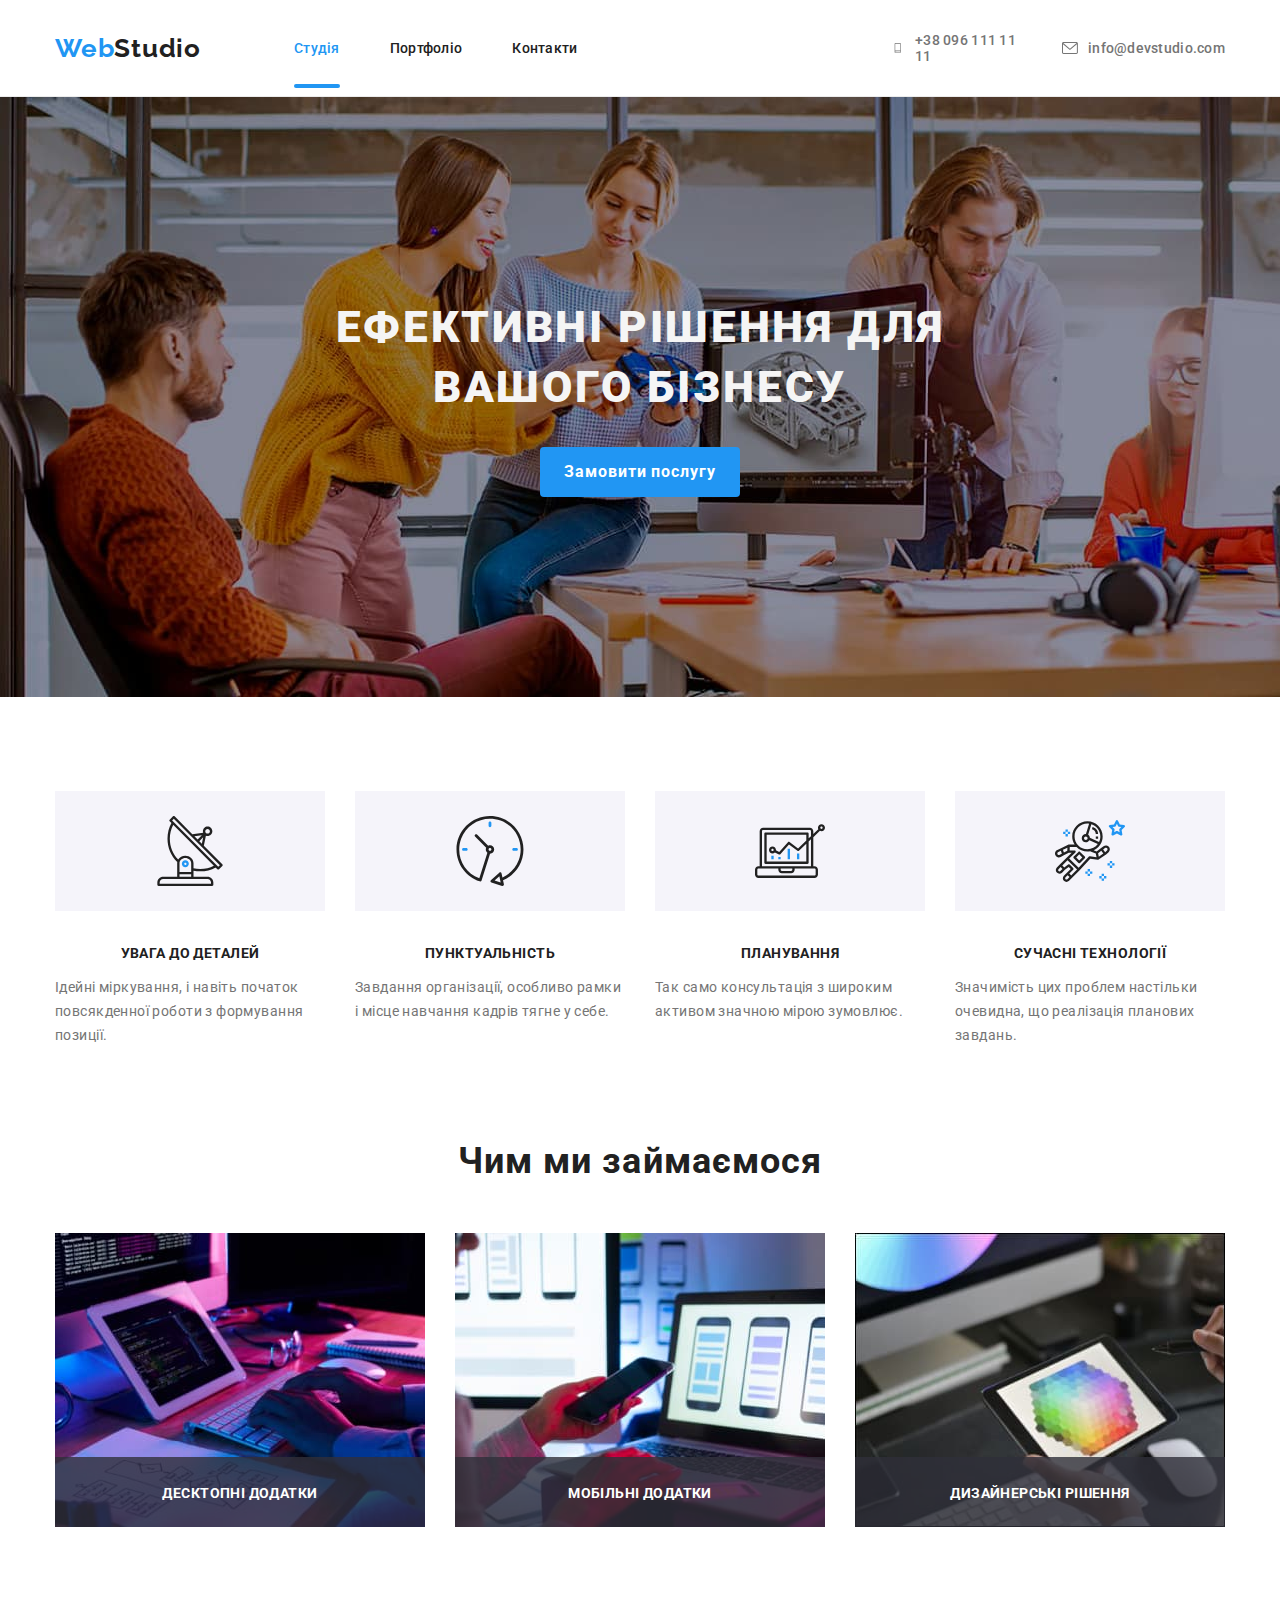
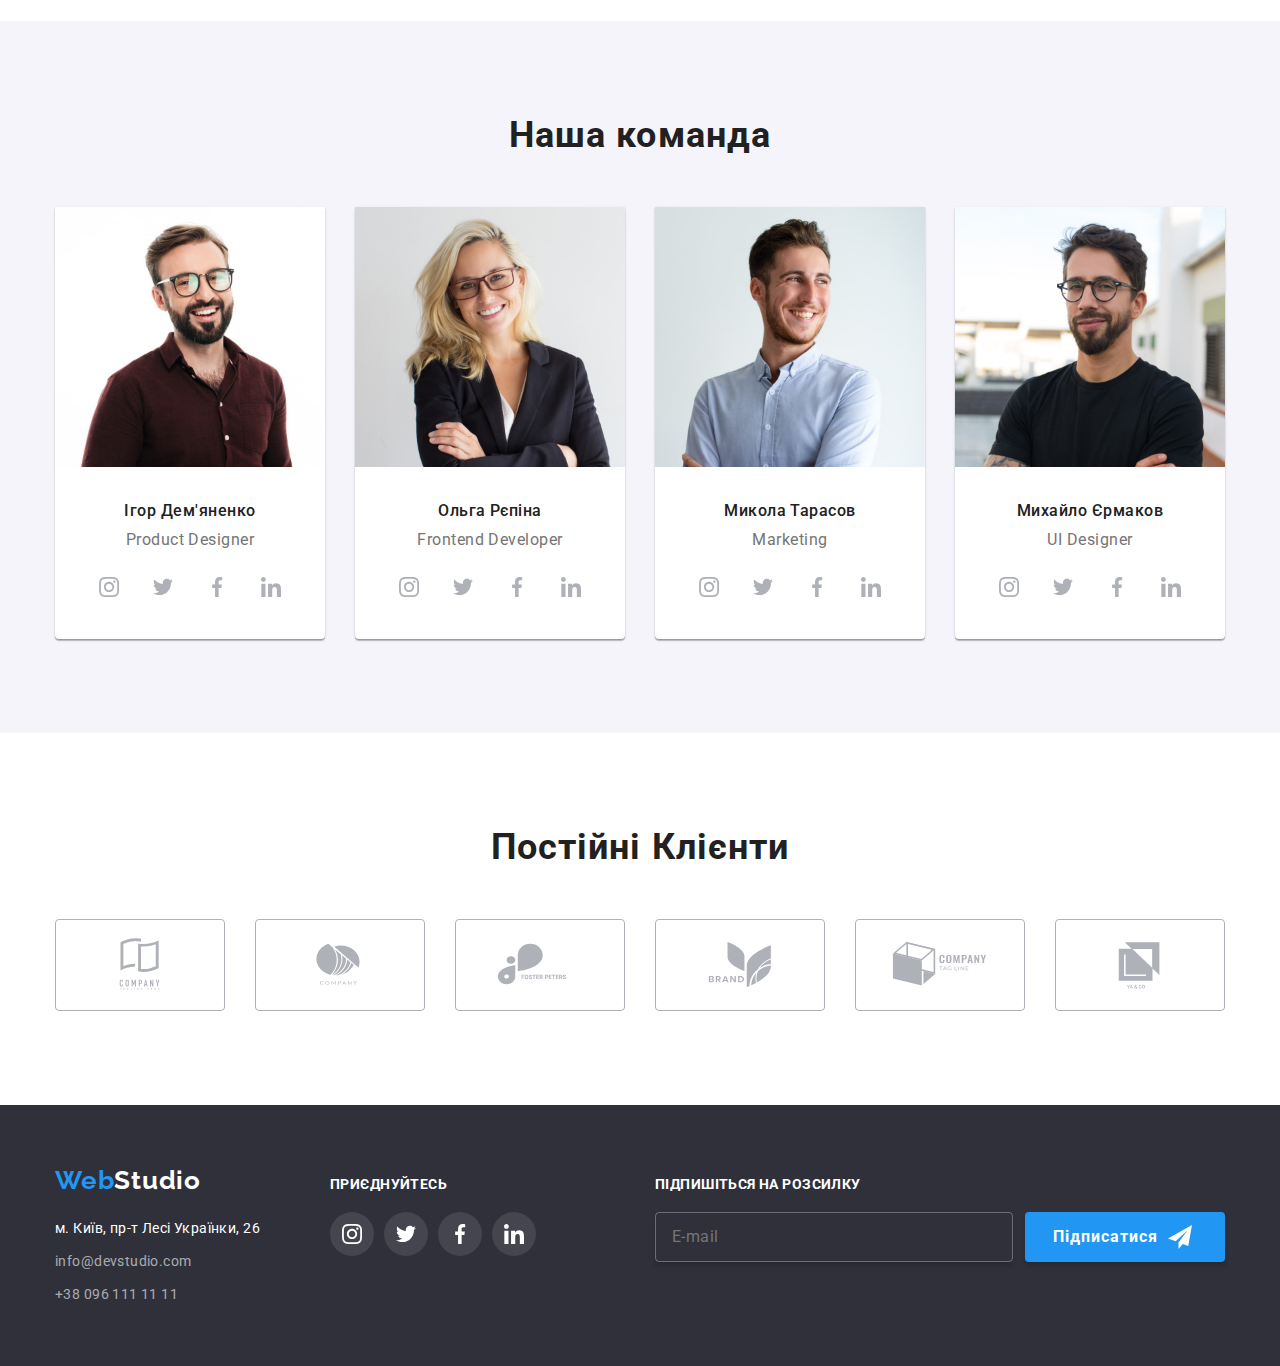
==== commit c7450ba6: "Виправив помилки" ====
--- a/index.html
+++ b/index.html
@@ -187,14 +187,14 @@
         <ul class="development">
           <li class="development__item">
             <div class="development-link"><img class="development-link__img" 
-              srcset="./img/development-img/1job-320.jpg 1x,
-              ./img/development-img/1job-640.jpg 2x"  
-               src="./img/development-img/1job-320.jpg" alt="Розробник пише код" width="370"/>
+              srcset="/img/development-img/1job-320.jpg 1x,
+              /img/development-img/1job-640@2x.jpg 2x"  
+               src="/img/development-img/1job-320.jpg" alt="Розробник пише код" width="370"/>
             <div class="development-title"><span class="development-title__text">Десктопні додатки</span></div>
           </div></li>
           <li class="development__item">
             <div class="development-link"><img class="development-link__img" srcset="./img/development-img/2job-320.jpg 1x,
-              ./img/development-img/2job-640.jpg 2x"  
+              ./img/development-img/2job-640@2x.jpg 2x"  
               src="./img/development-img/2job.jpg"
               alt="Розробник підключає телефон до компьютера"
               width="370"/>
@@ -203,7 +203,7 @@
           </li>
           <li class="development__item">
             <div class="development-link"><img class="development-link__img" srcset="./img/development-img/3job-320.jpg 1x,
-              ./img/development-img/3job-640.jpg 2x"  
+              ./img/development-img/3job-640@2x.jpg 2x"  
               src="./img/development-img/3job.jpg"
               alt="Тест на сприйняття кольорів"
               width="370"/>
--- a/css/main.min.css
+++ b/css/main.min.css
@@ -1 +1 @@
-body{font-family:"Roboto",sans-serif;color:#212121;background-color:#fff}.main{margin:0}.container{width:480px;margin-left:auto;margin-right:auto;padding-left:15px;padding-right:15px}.container__name{color:#212121;font-style:normal;text-align:center;font-weight:700;line-height:normal;text-align:center;margin:0;font-size:28px;letter-spacing:.84px}.section{padding-top:60px;padding-bottom:60px}.page-header{background-color:#fff;border-bottom:1px solid #ececec}.container--positioning{position:relative}.navigation{display:-webkit-box;display:-ms-flexbox;display:flex;-webkit-box-align:center;-ms-flex-align:center;align-items:center}.pages{padding:0;list-style-type:none}.pages__item{position:relative}.logo{color:#212121;font-family:"Raleway",sans-serif;text-decoration:none;font-size:24px;font-style:normal;font-weight:700;line-height:normal;letter-spacing:.72px}.logo__title{color:#2196f3}.pages-link{display:inline-block;color:#212121;text-decoration:none;text-align:center;font-size:40px;font-style:normal;font-weight:500;line-height:normal;letter-spacing:.8px;-webkit-transition:color 250ms cubic-bezier(0.4, 0, 0.2, 1);transition:color 250ms cubic-bezier(0.4, 0, 0.2, 1)}.pages-link--current{color:#2196f3}.pages-link:hover,.pages-link:focus{color:#2196f3}.contact{padding:0;margin:0;list-style-type:none;gap:50px}.contact-link{text-decoration:none;font-style:normal;font-weight:500;color:#2196f3;font-size:34px;line-height:normal;letter-spacing:.68px}@media screen and (max-width: 767px){.container--positioning{padding-top:10px;padding-bottom:10px}.header-button{display:-webkit-box;display:-ms-flexbox;display:flex;margin:0;margin-left:276px;padding:0;border:0;background-color:#fff;cursor:pointer}.header-button:hover .icon-menu,.header-button:focus .icon-menu{fill:#2196f3;-webkit-transition:fill 250ms cubic-bezier(0.4, 0, 0.2, 1);transition:fill 250ms cubic-bezier(0.4, 0, 0.2, 1)}.nav-container-button{position:absolute;padding:0;top:10px;right:15px;border:0;background-color:#fff}.nav-container-button:hover .icon-close,.nav-container-button:focus .icon-close{fill:#2196f3;-webkit-transition:fill 250ms cubic-bezier(0.4, 0, 0.2, 1);transition:fill 250ms cubic-bezier(0.4, 0, 0.2, 1)}.nav-container{position:absolute;display:none;left:0;top:0;padding:48px 40px;background:#fff;-webkit-box-shadow:0px 1px 3px 0px rgba(0,0,0,.16),0px 2px 4px 0px rgba(0,0,0,.08),0px 4px 8px 0px rgba(0,0,0,.04);box-shadow:0px 1px 3px 0px rgba(0,0,0,.16),0px 2px 4px 0px rgba(0,0,0,.08),0px 4px 8px 0px rgba(0,0,0,.04);width:480px;z-index:99999}.is-open{display:block}.pages{margin:0 0 306px 0}.pages__item{position:relative;margin-bottom:32px}.pages__item:last-child{margin-bottom:0}.contact{margin-bottom:64px}.contact__item:not(:last-child){margin-bottom:32px}.contact-link:hover,.contact-link:focus{cursor:pointer}.contact-link__icon{display:none}.contact-link--font{color:#757575;font-size:24px;line-height:normal;letter-spacing:.48px}.header-network{display:-webkit-box;display:-ms-flexbox;display:flex;list-style:none;margin:0;padding:0}.header-network-link{color:#2196f3;height:22px;padding:0 10px 0 10px;text-decoration:none;font-size:18px;font-style:normal;font-weight:500;line-height:22px;letter-spacing:.36px}.header-network-link--padding{padding-left:0}.header-network__item:not(:last-child){border-right:1px solid rgba(33,33,33,.2)}}.section--design{max-width:1600px;background-image:-webkit-gradient(linear, left top, left bottom, from(rgba(47, 48, 58, 0.4)), to(rgba(47, 48, 58, 0.4))),url("/img/hero-img/img-mobile1x.jpg");background-image:linear-gradient(rgba(47, 48, 58, 0.4), rgba(47, 48, 58, 0.4)),url("/img/hero-img/img-mobile1x.jpg");background-size:cover;text-align:center;padding-top:118px;padding-bottom:118px;margin-left:auto;margin-right:auto}.container__title{color:#f5f5f5;margin:0;text-align:center;font-size:26px;font-style:normal;font-weight:900;line-height:42px;letter-spacing:1.56px;text-transform:uppercase;width:360px;margin-left:auto;margin-right:auto}.button-hero{color:#fff;background-color:#2196f3;cursor:pointer;text-align:center;font-size:16px;font-style:normal;font-weight:700;line-height:30px;letter-spacing:.96px;text-align:center;-webkit-box-align:center;-ms-flex-align:center;align-items:center;border:0;border-radius:4px;width:200px;height:50px;margin-top:30px;padding:0;-webkit-transition:-webkit-transform 250ms cubic-bezier(0.4, 0, 0.2, 1);transition:-webkit-transform 250ms cubic-bezier(0.4, 0, 0.2, 1);transition:transform 250ms cubic-bezier(0.4, 0, 0.2, 1);transition:transform 250ms cubic-bezier(0.4, 0, 0.2, 1), -webkit-transform 250ms cubic-bezier(0.4, 0, 0.2, 1)}.button-hero:hover,.button-hero:focus{-webkit-transform:scale(1.05);transform:scale(1.05)}@media(min-device-pixel-ratio: 2),(-webkit-min-device-pixel-ratio: 2),(min-resolution: 192dpi),(min-resolution: 2dppx){.section--design{background-image:-webkit-gradient(linear, left top, left bottom, from(rgba(47, 48, 58, 0.4)), to(rgba(47, 48, 58, 0.4))),url("/img/hero-img/img-mobile2x.jpg");background-image:linear-gradient(rgba(47, 48, 58, 0.4), rgba(47, 48, 58, 0.4)),url("/img/hero-img/img-mobile2x.jpg")}}.backdrop{position:fixed;top:0;left:0;width:100%;height:100%;background:rgba(0,0,0,.2);opacity:1;-webkit-transition:visibility 250ms cubic-bezier(0.4, 0, 0.2, 1),opacity 250ms cubic-bezier(0.4, 0, 0.2, 1);transition:visibility 250ms cubic-bezier(0.4, 0, 0.2, 1),opacity 250ms cubic-bezier(0.4, 0, 0.2, 1);z-index:99999}.backdrop.backdrop--hidden .modal{-webkit-transform:translate(-50%, -50%) scale(0.7);transform:translate(-50%, -50%) scale(0.7)}.backdrop--hidden{opacity:0;pointer-events:none;visibility:hidden}.modal{position:absolute;top:50%;left:50%;-webkit-transform:translate(-50%, -50%) scale(1);transform:translate(-50%, -50%) scale(1);width:450px;height:609px;border-radius:4px;background:#fff;-webkit-box-shadow:0px 2px 1px 0px rgba(0,0,0,.2),0px 1px 1px 0px rgba(0,0,0,.14),0px 1px 3px 0px rgba(0,0,0,.12);box-shadow:0px 2px 1px 0px rgba(0,0,0,.2),0px 1px 1px 0px rgba(0,0,0,.14),0px 1px 3px 0px rgba(0,0,0,.12);padding:40px;-webkit-transition:-webkit-transform 250ms cubic-bezier(0.4, 0, 0.2, 1);transition:-webkit-transform 250ms cubic-bezier(0.4, 0, 0.2, 1);transition:transform 250ms cubic-bezier(0.4, 0, 0.2, 1);transition:transform 250ms cubic-bezier(0.4, 0, 0.2, 1), -webkit-transform 250ms cubic-bezier(0.4, 0, 0.2, 1)}.button-container{-webkit-transition:-webkit-transform 250ms cubic-bezier(0.4, 0, 0.2, 1);transition:-webkit-transform 250ms cubic-bezier(0.4, 0, 0.2, 1);transition:transform 250ms cubic-bezier(0.4, 0, 0.2, 1);transition:transform 250ms cubic-bezier(0.4, 0, 0.2, 1), -webkit-transform 250ms cubic-bezier(0.4, 0, 0.2, 1)}.modal-button{position:absolute;display:inline-block;top:8px;right:8px;width:30px;height:30px;border-radius:50%;border-color:rgba(0,0,0,.1);background-color:#fff;-webkit-transition:fill 250ms cubic-bezier(0.4, 0, 0.2, 1);transition:fill 250ms cubic-bezier(0.4, 0, 0.2, 1)}.modal-button:hover,.modal-button:focus{cursor:pointer;fill:#2196f3;outline:none}.modal-button__icon{position:absolute;top:50%;left:50%;-webkit-transform:translate(-50%, -50%);transform:translate(-50%, -50%)}.form__title{color:#212121;text-align:center;font-size:20px;font-style:normal;font-weight:700;letter-spacing:.6px;margin:0;margin-bottom:30px}.form-container{position:relative;margin-bottom:28px;width:370px}.form-container__label{position:absolute;top:-20px;color:#757575;font-size:12px;font-style:normal;font-weight:400;line-height:normal;letter-spacing:.12px}.form-input{width:370px;height:40px;-ms-flex-negative:0;flex-shrink:0;border-radius:4px;border:1px solid rgba(33,33,33,.2);padding:12px;padding-left:43px;outline:none}.form-input:focus{border-color:#2196f3;-webkit-transition:border-color 250ms cubic-bezier(0.4, 0, 0.2, 1);transition:border-color 250ms cubic-bezier(0.4, 0, 0.2, 1)}.form-input__icon{position:absolute;top:50%;left:15px;-webkit-transform:translateY(-50%);transform:translateY(-50%)}.form-input:focus~.form-input__icon{fill:#2196f3;-webkit-transition:fill 250ms cubic-bezier(0.4, 0, 0.2, 1);transition:fill 250ms cubic-bezier(0.4, 0, 0.2, 1)}.textarea{height:120px;-ms-flex-negative:0;flex-shrink:0;border-radius:4px;border:1px solid rgba(33,33,33,.2);padding:12px 16px;resize:none;outline:none}.textarea::-webkit-input-placeholder{color:rgba(117,117,117,.5);font-size:12px;font-style:normal;font-weight:400;line-height:normal;letter-spacing:.12px}.textarea::-moz-placeholder{color:rgba(117,117,117,.5);font-size:12px;font-style:normal;font-weight:400;line-height:normal;letter-spacing:.12px}.textarea:-ms-input-placeholder{color:rgba(117,117,117,.5);font-size:12px;font-style:normal;font-weight:400;line-height:normal;letter-spacing:.12px}.textarea::-ms-input-placeholder{color:rgba(117,117,117,.5);font-size:12px;font-style:normal;font-weight:400;line-height:normal;letter-spacing:.12px}.textarea::placeholder{color:rgba(117,117,117,.5);font-size:12px;font-style:normal;font-weight:400;line-height:normal;letter-spacing:.12px}.textarea:focus{border-color:#2196f3;-webkit-transition:border-color 250ms cubic-bezier(0.4, 0, 0.2, 1);transition:border-color 250ms cubic-bezier(0.4, 0, 0.2, 1)}.form-container--positioning{display:-webkit-box;display:-ms-flexbox;display:flex;-webkit-box-align:center;-ms-flex-align:center;align-items:center;margin-bottom:30px;padding:0 12px 0 0}.form-label-check{display:-webkit-box;display:-ms-flexbox;display:flex;-webkit-box-align:center;-ms-flex-align:center;align-items:center;color:#757575;font-size:12px;font-style:normal;font-weight:400;line-height:normal;letter-spacing:.36px}.check-input{position:absolute;left:20px;width:1px;height:1px;margin:-1px;border:0;padding:0;clip:rect(0 0 0 0);overflow:hidden}.check-input__icon{width:15px;height:15px;margin-right:7px;border:2px solid #212121;border-radius:4px}.check-input:focus+.check-input__icon{border-color:#2196f3}.check-input:checked+.check-input__icon{background-color:#2196f3;border:0}.check-link{margin-left:5px;color:#2196f3;font-size:12px;font-style:normal;font-weight:400;line-height:normal;letter-spacing:.36px;text-decoration-line:underline}.form-button{width:200px;height:50px;-ms-flex-negative:0;flex-shrink:0;border:0;border-radius:4px;background:#2196f3;-webkit-box-shadow:0px 4px 4px 0px rgba(0,0,0,.15);box-shadow:0px 4px 4px 0px rgba(0,0,0,.15);color:#fff;text-align:center;font-size:16px;font-style:normal;font-weight:700;line-height:30px;letter-spacing:.96px;cursor:pointer}@media screen and (max-width: 1199px){.modal{width:450px;height:609px;overflow-y:scroll}.form__title{line-height:30px}.form-input{width:370px}.textarea{width:370px}.form-container--positioning{width:370px}}.section--positioning{background-color:#fff}.solution{margin:0;padding:0;gap:30px;list-style-type:none}.solution-container{display:-webkit-box;display:-ms-flexbox;display:flex;width:450px;height:120px;background-color:#f5f4fa;-webkit-box-pack:center;-ms-flex-pack:center;justify-content:center;-webkit-box-align:center;-ms-flex-align:center;align-items:center}.solution-item{width:450px}.solution-item__title{color:#212121;font-size:14px;font-style:normal;font-weight:700;line-height:24px;letter-spacing:.42px;text-transform:uppercase;margin:0;margin-top:30px;text-align:center}.solution-item__text{color:#757575;font-size:14px;font-style:normal;font-weight:400;line-height:24px;letter-spacing:.42px;margin:0;margin-top:10px}@media screen and (max-width: 1199px){.section--bgr{display:none}}.section--background{background-color:#f5f4fa}.teams{margin:0;margin-top:50px;margin-left:auto;margin-right:auto;padding:0;gap:30px;list-style-type:none}.teams__item{text-align:center;padding:0;-webkit-box-align:center;-ms-flex-align:center;align-items:center;background-color:#fff;-webkit-box-shadow:0px 2px 1px 0px rgba(0,0,0,.2),0px 1px 1px 0px rgba(0,0,0,.14),0px 1px 3px 0px rgba(0,0,0,.12);box-shadow:0px 2px 1px 0px rgba(0,0,0,.2),0px 1px 1px 0px rgba(0,0,0,.14),0px 1px 3px 0px rgba(0,0,0,.12);border-radius:0px 0px 4px 4px}.teams-img{width:100%}.info{padding-top:30px;padding-bottom:30px}.info__name{color:#212121;font-size:16px;font-style:normal;font-weight:500;line-height:normal;letter-spacing:.48px;margin:0}.info__speciality{color:#757575;font-size:16px;font-style:normal;font-weight:400;line-height:normal;letter-spacing:.48px;margin:0;margin-top:10px}.network{display:-webkit-box;display:-ms-flexbox;display:flex;-webkit-box-pack:center;-ms-flex-pack:center;justify-content:center;margin:0;padding:0;list-style-type:none;margin-top:16px;gap:10px}.network__items{margin:0;padding:0;width:44px;height:44px;border-radius:50%}.network-link{display:-webkit-box;display:-ms-flexbox;display:flex;-webkit-box-align:center;-ms-flex-align:center;align-items:center;-webkit-box-pack:center;-ms-flex-pack:center;justify-content:center;margin:0;padding:0;width:44px;height:44px;fill:#afb1b8;border-radius:50%;background-color:#fff;-webkit-transition:background-color 250ms cubic-bezier(0.4, 0, 0.2, 1);transition:background-color 250ms cubic-bezier(0.4, 0, 0.2, 1)}.network-link__icon{-webkit-transition:fill 250ms cubic-bezier(0.4, 0, 0.2, 1);transition:fill 250ms cubic-bezier(0.4, 0, 0.2, 1)}.network-link:hover,.network-link:focus{background-color:#2196f3}.network-link:focus>.network-link__icon{fill:#fff;cursor:pointer}.network-link:hover>.network-link__icon{fill:#fff;cursor:pointer}@media screen and (max-width: 767px){.teams__item:not(:last-child){margin-bottom:30px}}.clients{display:-webkit-box;display:-ms-flexbox;display:flex;-ms-flex-wrap:wrap;flex-wrap:wrap;margin:0;padding:0;list-style-type:none;gap:30px;margin-top:50px}.clients__item{width:210px;height:92px}.clients-link{display:-webkit-box;display:-ms-flexbox;display:flex;-webkit-box-pack:center;-ms-flex-pack:center;justify-content:center;-webkit-box-align:center;-ms-flex-align:center;align-items:center;width:210px;height:92px;fill:#afb1b8;border:1px solid #afb1b8;border-radius:4px;-webkit-transition:fill 250ms cubic-bezier(0.4, 0, 0.2, 1),border-color 250ms cubic-bezier(0.4, 0, 0.2, 1);transition:fill 250ms cubic-bezier(0.4, 0, 0.2, 1),border-color 250ms cubic-bezier(0.4, 0, 0.2, 1)}.clients-link:hover,.clients-link:focus{fill:#2196f3;cursor:pointer;border:1px solid #2196f3}.sorting{display:-webkit-box;display:-ms-flexbox;display:flex;margin:0;padding:0;list-style:none;gap:8px}.sorting-button{color:#212121;background-color:#f5f4fa;cursor:pointer;text-align:center;font-size:16px;font-style:normal;font-weight:500;line-height:26px;letter-spacing:.48px;-webkit-box-align:center;-ms-flex-align:center;align-items:center;border-radius:4px;border:0;height:38px;border-radius:4px;padding-left:20px;padding-right:20px;-webkit-transition:color 250ms cubic-bezier(0.4, 0, 0.2, 1),background-color 250ms cubic-bezier(0.4, 0, 0.2, 1),-webkit-box-shadow 250ms cubic-bezier(0.4, 0, 0.2, 1);transition:color 250ms cubic-bezier(0.4, 0, 0.2, 1),background-color 250ms cubic-bezier(0.4, 0, 0.2, 1),-webkit-box-shadow 250ms cubic-bezier(0.4, 0, 0.2, 1);transition:color 250ms cubic-bezier(0.4, 0, 0.2, 1),background-color 250ms cubic-bezier(0.4, 0, 0.2, 1),box-shadow 250ms cubic-bezier(0.4, 0, 0.2, 1);transition:color 250ms cubic-bezier(0.4, 0, 0.2, 1),background-color 250ms cubic-bezier(0.4, 0, 0.2, 1),box-shadow 250ms cubic-bezier(0.4, 0, 0.2, 1),-webkit-box-shadow 250ms cubic-bezier(0.4, 0, 0.2, 1)}.sorting-button:hover,.sorting-button:focus{color:#fff;background-color:#2196f3;-webkit-box-shadow:0px 2px 2px 0px rgba(0,0,0,.12),0px 1px 2px 0px rgba(0,0,0,.08),0px 3px 1px 0px rgba(0,0,0,.1);box-shadow:0px 2px 2px 0px rgba(0,0,0,.12),0px 1px 2px 0px rgba(0,0,0,.08),0px 3px 1px 0px rgba(0,0,0,.1)}@media screen and (max-width: 767px){.sorting{-ms-flex-wrap:wrap;flex-wrap:wrap;width:326px}}.gallery{margin:0;padding:0;margin-left:auto;margin-right:auto;list-style:none;margin-top:40px;gap:30px}.gallery-link{text-decoration:none;-webkit-transition:-webkit-box-shadow 250ms cubic-bezier(0.4, 0, 0.2, 1);transition:-webkit-box-shadow 250ms cubic-bezier(0.4, 0, 0.2, 1);transition:box-shadow 250ms cubic-bezier(0.4, 0, 0.2, 1);transition:box-shadow 250ms cubic-bezier(0.4, 0, 0.2, 1), -webkit-box-shadow 250ms cubic-bezier(0.4, 0, 0.2, 1)}.gallery-link:hover,.gallery-link:focus{-webkit-box-shadow:1px 4px 6px 0px rgba(0,0,0,.16),0px 4px 4px 0px rgba(0,0,0,.06),0px 1px 1px 0px rgba(0,0,0,.12);box-shadow:1px 4px 6px 0px rgba(0,0,0,.16),0px 4px 4px 0px rgba(0,0,0,.06),0px 1px 1px 0px rgba(0,0,0,.12)}.gallery-link:hover .gallery-overlay{-webkit-transform:translateY(0%);transform:translateY(0%)}.img-container{position:relative;overflow:hidden}.gallery-img{width:100%}.gallery-overlay{position:absolute;display:inline-block;content:"";width:100%;height:100%;top:0;left:0;background-color:rgba(33,150,243,.9);-webkit-transform:translateY(101%);transform:translateY(101%);-webkit-transition:-webkit-transform 250ms cubic-bezier(0.4, 0, 0.2, 1);transition:-webkit-transform 250ms cubic-bezier(0.4, 0, 0.2, 1);transition:transform 250ms cubic-bezier(0.4, 0, 0.2, 1);transition:transform 250ms cubic-bezier(0.4, 0, 0.2, 1), -webkit-transform 250ms cubic-bezier(0.4, 0, 0.2, 1);padding:63px 24px}.gallery-overlay__text{font-size:18px;font-style:normal;font-weight:400;line-height:28px;letter-spacing:.54px;color:#fff}.gallery-conteiner{padding:20px 24px;border:1px solid #ececec;border-top:0}.gallery-conteiner__title{color:#212121;font-size:18px;font-style:normal;font-weight:700;line-height:36px;letter-spacing:1.08px;margin:0}.gallery-conteiner__text{color:#757575;font-size:16px;font-style:normal;font-weight:400;line-height:30px;letter-spacing:.48px;margin:0;margin-top:4px}@media screen and (max-width: 767px){.gallery__item:not(:last-child){margin-bottom:30px}}.page-footer{background-color:#2f303a;padding-top:60px;padding-bottom:60px}.container--location{-webkit-box-align:baseline;-ms-flex-align:baseline;align-items:baseline}.footer-contact{list-style-type:none;padding:0;margin:0;margin-top:9px}.footer-contact__item--positioning{margin-top:9px}.address{color:#fff;margin-top:20px;font-size:14px;font-style:normal;font-weight:400;line-height:24px;letter-spacing:.42px}.page-footer__logo{color:#fff;font-family:"Raleway",sans-serif;text-decoration:none;font-size:24px;font-style:normal;font-weight:700;line-height:normal;letter-spacing:.72px}.page-footer__logo .logo__text{color:#2196f3}.footer-contact-link{color:rgba(255,255,255,.6);text-decoration:none;font-size:14px;font-style:normal;font-weight:400;line-height:24px;letter-spacing:.42px;-webkit-transition:color 250ms cubic-bezier(0.4, 0, 0.2, 1);transition:color 250ms cubic-bezier(0.4, 0, 0.2, 1)}.footer-contact-link:hover,.footer-contact-link:focus{color:#2196f3}.footer-container__title{color:#fff;font-size:14px;font-style:normal;font-weight:700;line-height:normal;letter-spacing:.42px;text-transform:uppercase;margin:0;padding:0}.footer-network{display:-webkit-box;display:-ms-flexbox;display:flex;margin:0;padding:0;list-style-type:none;gap:10px;margin-top:20px}.footer-network__items{width:44px;height:44px;background-color:rgba(255,255,255,.1);border-radius:50%}.footer-link{display:-webkit-box;display:-ms-flexbox;display:flex;-webkit-box-pack:center;-ms-flex-pack:center;justify-content:center;-webkit-box-align:center;-ms-flex-align:center;align-items:center;width:44px;height:44px;border-radius:50%;-webkit-transition:background-color 250ms cubic-bezier(0.4, 0, 0.2, 1);transition:background-color 250ms cubic-bezier(0.4, 0, 0.2, 1)}.footer-link:hover,.footer-link:focus{background-color:#2196f3;cursor:pointer}.footer-link__icon{fill:#fff}.footer-label{display:block;width:450px;color:#fff;font-size:14px;font-style:normal;font-weight:700;line-height:normal;letter-spacing:.42px;text-transform:uppercase}.footer-input{width:450px;height:50px;margin-top:20px;-ms-flex-negative:0;flex-shrink:0;border-radius:4px;border:1px solid rgba(255,255,255,.3);background:rgba(33,150,243,0);-webkit-box-shadow:0px 4px 4px 0px rgba(0,0,0,.15);box-shadow:0px 4px 4px 0px rgba(0,0,0,.15);padding:15px 16px;color:#fff;font-size:16px;font-style:normal;font-weight:400;line-height:20px;letter-spacing:.48px;outline:none}.footer-input:focus{border-color:#2196f3;-webkit-transition:border-color 250ms cubic-bezier(0.4, 0, 0.2, 1);transition:border-color 250ms cubic-bezier(0.4, 0, 0.2, 1)}.footer-button{display:-webkit-box;display:-ms-flexbox;display:flex;-webkit-box-align:center;-ms-flex-align:center;align-items:center;width:200px;height:50px;margin-left:auto;margin-right:auto;padding-left:28px;-ms-flex-negative:0;flex-shrink:0;border:0;border-radius:4px;background:#2196f3;-webkit-box-shadow:0px 4px 4px 0px rgba(0,0,0,.15);box-shadow:0px 4px 4px 0px rgba(0,0,0,.15);color:#fff;text-align:center;font-size:16px;font-style:normal;font-weight:700;line-height:30px;letter-spacing:.96px;cursor:pointer}.footer-button__icon{margin-left:10px}@media screen and (max-width: 1199px){.footer-container{text-align:center}.form-footer{text-align:center}}@media screen and (max-width: 767px){.container--location{text-align:center}.contact-information{margin-bottom:60px}.footer-container{margin-bottom:60px}.footer-network{-webkit-box-pack:center;-ms-flex-pack:center;justify-content:center}.footer-input{margin-bottom:20px}}@media screen and (min-width: 768px)and (max-width: 1199px){.container{width:768px}}@media screen and (min-width: 768px){.container--positioning{display:-webkit-box;display:-ms-flexbox;display:flex;-webkit-box-pack:justify;-ms-flex-pack:justify;justify-content:space-between;-webkit-box-align:center;-ms-flex-align:center;align-items:center}.nav-container{display:-webkit-box;display:-ms-flexbox;display:flex;-webkit-box-align:center;-ms-flex-align:center;align-items:center}.pages{display:-webkit-box;display:-ms-flexbox;display:flex;gap:50px;margin:0}.logo{font-size:26px;line-height:1.2;letter-spacing:.03em}.pages-link{font-size:14px;line-height:normal;letter-spacing:.28px;padding-top:32px;padding-bottom:32px}.pages-link--current::after{position:absolute;content:"";width:100%;height:4px;border-radius:2px;bottom:0;left:0;background-color:#2196f3}.contact-link{display:-webkit-box;display:-ms-flexbox;display:flex;color:#757575;font-size:14px;line-height:1.15;letter-spacing:.02em;-webkit-box-align:center;-ms-flex-align:center;align-items:center;-webkit-transition:color 250ms cubic-bezier(0.4, 0, 0.2, 1);transition:color 250ms cubic-bezier(0.4, 0, 0.2, 1)}.contact-link:hover,.contact-link:focus{color:#2196f3}.contact-link__icon{fill:currentColor;margin-right:8px}}@media screen and (min-width: 768px)and (max-width: 1199px){.pages{margin-left:75px}.contact{-webkit-box-align:center;-ms-flex-align:center;align-items:center;margin-left:78px}.contact__item:not(:last-child){margin-bottom:10px}}@media screen and (min-width: 768px){.header-button,.nav-container-button,.header-network{display:none}}@media screen and (min-width: 767px){.section--design{background-image:-webkit-gradient(linear, left top, left bottom, from(rgba(47, 48, 58, 0.4)), to(rgba(47, 48, 58, 0.4))),url("/img/hero-img/img-tablet1x.jpg");background-image:linear-gradient(rgba(47, 48, 58, 0.4), rgba(47, 48, 58, 0.4)),url("/img/hero-img/img-tablet1x.jpg")}}@media screen and (min-width: 767px)and (min-device-pixel-ratio: 2),screen and (min-width: 767px)and (-webkit-min-device-pixel-ratio: 2),screen and (min-width: 767px)and (min-resolution: 192dpi),screen and (min-width: 767px)and (min-resolution: 2dppx){.section--design{background-image:-webkit-gradient(linear, left top, left bottom, from(rgba(47, 48, 58, 0.4)), to(rgba(47, 48, 58, 0.4))),url("/img/hero-img/img-tablet2x.jpg");background-image:linear-gradient(rgba(47, 48, 58, 0.4), rgba(47, 48, 58, 0.4)),url("/img/hero-img/img-tablet2x.jpg")}}@media screen and (min-width: 768px)and (max-width: 1199px){.solution{-ms-flex-wrap:wrap;flex-wrap:wrap}.solution-container{width:354px;height:120px}}.solution-item{width:354px}@media screen and (min-width: 768px){.solution{display:-webkit-box;display:-ms-flexbox;display:flex}}@media screen and (min-width: 768px){.teams{display:-webkit-box;display:-ms-flexbox;display:flex}}@media screen and (min-width: 768px)and (max-width: 1199px){.teams{-ms-flex-wrap:wrap;flex-wrap:wrap}.teams__item{width:calc((100% - 30px)/2)}}@media screen and (min-width: 768px)and (max-width: 1199px){.clients__item{width:226px;height:92px}.clients-link{width:226px}}@media screen and (min-width: 768px){.sorting{-webkit-box-pack:center;-ms-flex-pack:center;justify-content:center}}@media screen and (min-width: 768px){.gallery{display:-webkit-box;display:-ms-flexbox;display:flex;-ms-flex-wrap:wrap;flex-wrap:wrap;margin-top:50px}.gallery__item{width:calc((100% - 30px)/2)}}@media screen and (min-width: 768px){.container--location{display:-webkit-box;display:-ms-flexbox;display:flex}.footer-container{margin-left:70px}}@media screen and (min-width: 768px)and (max-width: 1199px){.container--location{-ms-flex-wrap:wrap;flex-wrap:wrap;-ms-flex-pack:distribute;justify-content:space-around}.footer-container-form{margin-top:60px;text-align:center}.footer-button{margin-top:20px}}@media screen and (min-width: 1200px){.container{width:1200px}.section{padding-top:94px;padding-bottom:94px}.container__name{font-size:36px;letter-spacing:1.08px}}@media screen and (min-width: 1200px){.pages{margin-left:93px}.contact{display:-webkit-box;display:-ms-flexbox;display:flex;margin-left:312px;-webkit-box-align:center;-ms-flex-align:center;align-items:center;gap:30px}.contact-link{padding:32px 0}.contact-link__icon{margin-right:10px}}@media screen and (min-width: 1200px){.section--design{padding-top:200px;padding-bottom:200px;background-image:-webkit-gradient(linear, left top, left bottom, from(rgba(47, 48, 58, 0.4)), to(rgba(47, 48, 58, 0.4))),url("/img/hero-img/Img-desktop1x.jpg");background-image:linear-gradient(rgba(47, 48, 58, 0.4), rgba(47, 48, 58, 0.4)),url("/img/hero-img/Img-desktop1x.jpg")}.container__title{font-size:44px;line-height:60px;letter-spacing:2.64px;width:696px}}@media screen and (min-width: 1200px)and (min-device-pixel-ratio: 2),screen and (min-width: 1200px)and (-webkit-min-device-pixel-ratio: 2),screen and (min-width: 1200px)and (min-resolution: 192dpi),screen and (min-width: 1200px)and (min-resolution: 2dppx){.section--design{background-image:-webkit-gradient(linear, left top, left bottom, from(rgba(47, 48, 58, 0.4)), to(rgba(47, 48, 58, 0.4))),url("/img/hero-img/Img-desktop2x.jpg");background-image:linear-gradient(rgba(47, 48, 58, 0.4), rgba(47, 48, 58, 0.4)),url("/img/hero-img/Img-desktop2x.jpg")}}@media screen and (min-width: 1200px){.modal{width:528px;height:581px}.form__title{line-height:normal}.form-input{width:448px}.form-container{width:448px}.textarea{width:448px}.form-label-check{font-size:14px;line-height:24px;letter-spacing:.42px}.check-link{font-size:14px;line-height:24px;letter-spacing:.42px}}@media screen and (min-width: 1200px){.section--positioning{padding-bottom:0}.solution{display:-webkit-box;display:-ms-flexbox;display:flex}.solution-container{width:270px;height:120px}.solution-item{width:270px}}@media screen and (min-width: 1200px){.section--bgr{background-color:#fff;text-align:center}.container__name{color:#212121;font-style:normal;letter-spacing:.03em;font-weight:700;line-height:1.16;font-size:36px;text-align:center;-webkit-box-align:center;-ms-flex-align:center;align-items:center;margin:0}.development{display:-webkit-box;display:-ms-flexbox;display:flex;gap:30px;margin:0;margin-top:50px;padding:0;list-style:none}.development-link{position:relative;height:294px}.development-title{position:absolute;width:100%;height:70px;bottom:0;background:rgba(47,48,58,.8);padding-top:27px;padding-bottom:27px}.development-title__text{text-align:center;font-size:14px;font-style:normal;font-weight:700;line-height:normal;letter-spacing:.42px;text-transform:uppercase;color:#fff}}@media screen and (min-width: 1200px){.teams__item{width:calc((100% - 90px)/4)}}@media screen and (min-width: 1200px){.clients__item{width:170px;height:92px}.clients-link{width:170px}}@media screen and (min-width: 1200px){.gallery__item{width:calc((100% - 60px)/3)}}@media screen and (min-width: 1200px){.page-footer__logo{font-size:26px;letter-spacing:.78px}.footer-container-form{margin-left:auto}.form-footer{display:-webkit-box;display:-ms-flexbox;display:flex}.footer-label{width:358px;margin-right:12px}.footer-input{width:358px}.footer-button{margin-top:auto}}/*# sourceMappingURL=main.min.css.map */+body{font-family:"Roboto",sans-serif;color:#212121;background-color:#fff}.main{margin:0}.container{width:480px;margin-left:auto;margin-right:auto;padding-left:15px;padding-right:15px}.container__name{color:#212121;font-style:normal;text-align:center;font-weight:700;line-height:normal;text-align:center;margin:0;font-size:28px;letter-spacing:.84px}.section{padding-top:60px;padding-bottom:60px}.page-header{background-color:#fff;border-bottom:1px solid #ececec}.container--positioning{position:relative}.navigation{display:-webkit-box;display:-ms-flexbox;display:flex;-webkit-box-align:center;-ms-flex-align:center;align-items:center}.pages{padding:0;list-style-type:none}.pages__item{position:relative}.logo{color:#212121;font-family:"Raleway",sans-serif;text-decoration:none;font-size:24px;font-style:normal;font-weight:700;line-height:normal;letter-spacing:.72px}.logo__title{color:#2196f3}.pages-link{display:inline-block;color:#212121;text-decoration:none;text-align:center;font-size:40px;font-style:normal;font-weight:500;line-height:normal;letter-spacing:.8px;-webkit-transition:color 250ms cubic-bezier(0.4, 0, 0.2, 1);transition:color 250ms cubic-bezier(0.4, 0, 0.2, 1)}.pages-link--current{color:#2196f3}.pages-link:hover,.pages-link:focus{color:#2196f3}.contact{padding:0;margin:0;list-style-type:none;gap:50px}.contact-link{text-decoration:none;font-style:normal;font-weight:500;color:#2196f3;font-size:34px;line-height:normal;letter-spacing:.68px}@media screen and (max-width: 767px){.container--positioning{padding-top:10px;padding-bottom:10px}.header-button{display:-webkit-box;display:-ms-flexbox;display:flex;margin:0;margin-left:276px;padding:0;border:0;background-color:#fff;cursor:pointer}.header-button:hover .icon-menu,.header-button:focus .icon-menu{fill:#2196f3;-webkit-transition:fill 250ms cubic-bezier(0.4, 0, 0.2, 1);transition:fill 250ms cubic-bezier(0.4, 0, 0.2, 1)}.nav-container-button{position:absolute;padding:0;top:10px;right:15px;border:0;background-color:#fff}.nav-container-button:hover .icon-close,.nav-container-button:focus .icon-close{fill:#2196f3;-webkit-transition:fill 250ms cubic-bezier(0.4, 0, 0.2, 1);transition:fill 250ms cubic-bezier(0.4, 0, 0.2, 1)}.nav-container{position:absolute;display:none;left:0;top:0;padding:48px 40px;background:#fff;-webkit-box-shadow:0px 1px 3px 0px rgba(0,0,0,.16),0px 2px 4px 0px rgba(0,0,0,.08),0px 4px 8px 0px rgba(0,0,0,.04);box-shadow:0px 1px 3px 0px rgba(0,0,0,.16),0px 2px 4px 0px rgba(0,0,0,.08),0px 4px 8px 0px rgba(0,0,0,.04);width:480px;z-index:99999}.is-open{display:block}.pages{margin:0 0 306px 0}.pages__item{position:relative;margin-bottom:32px}.pages__item:last-child{margin-bottom:0}.contact{margin-bottom:64px}.contact__item:not(:last-child){margin-bottom:32px}.contact-link:hover,.contact-link:focus{cursor:pointer}.contact-link__icon{display:none}.contact-link--font{color:#757575;font-size:24px;line-height:normal;letter-spacing:.48px}.header-network{display:-webkit-box;display:-ms-flexbox;display:flex;list-style:none;margin:0;padding:0}.header-network-link{color:#2196f3;height:22px;padding:0 10px 0 10px;text-decoration:none;font-size:18px;font-style:normal;font-weight:500;line-height:22px;letter-spacing:.36px}.header-network-link--padding{padding-left:0}.header-network__item:not(:last-child){border-right:1px solid rgba(33,33,33,.2)}}.section--design{max-width:1600px;background-image:url("../../../img/img-mobile1x.jpg");background-size:cover;text-align:center;padding-top:118px;padding-bottom:118px;margin-left:auto;margin-right:auto}.container__title{color:#f5f5f5;margin:0;text-align:center;font-size:26px;font-style:normal;font-weight:900;line-height:42px;letter-spacing:1.56px;text-transform:uppercase;width:360px;margin-left:auto;margin-right:auto}.button-hero{color:#fff;background-color:#2196f3;cursor:pointer;text-align:center;font-size:16px;font-style:normal;font-weight:700;line-height:30px;letter-spacing:.96px;text-align:center;-webkit-box-align:center;-ms-flex-align:center;align-items:center;border:0;border-radius:4px;width:200px;height:50px;margin-top:30px;padding:0;-webkit-transition:-webkit-transform 250ms cubic-bezier(0.4, 0, 0.2, 1);transition:-webkit-transform 250ms cubic-bezier(0.4, 0, 0.2, 1);transition:transform 250ms cubic-bezier(0.4, 0, 0.2, 1);transition:transform 250ms cubic-bezier(0.4, 0, 0.2, 1), -webkit-transform 250ms cubic-bezier(0.4, 0, 0.2, 1)}.button-hero:hover,.button-hero:focus{-webkit-transform:scale(1.05);transform:scale(1.05)}@media screen and (min-device-pixel-ratio: 2),screen and (-webkit-min-device-pixel-ratio: 2),screen and (min-resolution: 192dpi),screen and (min-resolution: 2dppx){.section--design{background-image:url("../../../img/img-mobile@2x.jpg")}}.backdrop{position:fixed;top:0;left:0;width:100%;height:100%;background:rgba(0,0,0,.2);opacity:1;-webkit-transition:visibility 250ms cubic-bezier(0.4, 0, 0.2, 1),opacity 250ms cubic-bezier(0.4, 0, 0.2, 1);transition:visibility 250ms cubic-bezier(0.4, 0, 0.2, 1),opacity 250ms cubic-bezier(0.4, 0, 0.2, 1);z-index:99999}.backdrop.backdrop--hidden .modal{-webkit-transform:translate(-50%, -50%) scale(0.7);transform:translate(-50%, -50%) scale(0.7)}.backdrop--hidden{opacity:0;pointer-events:none;visibility:hidden}.modal{position:absolute;top:50%;left:50%;-webkit-transform:translate(-50%, -50%) scale(1);transform:translate(-50%, -50%) scale(1);width:450px;height:609px;border-radius:4px;background:#fff;-webkit-box-shadow:0px 2px 1px 0px rgba(0,0,0,.2),0px 1px 1px 0px rgba(0,0,0,.14),0px 1px 3px 0px rgba(0,0,0,.12);box-shadow:0px 2px 1px 0px rgba(0,0,0,.2),0px 1px 1px 0px rgba(0,0,0,.14),0px 1px 3px 0px rgba(0,0,0,.12);padding:40px;-webkit-transition:-webkit-transform 250ms cubic-bezier(0.4, 0, 0.2, 1);transition:-webkit-transform 250ms cubic-bezier(0.4, 0, 0.2, 1);transition:transform 250ms cubic-bezier(0.4, 0, 0.2, 1);transition:transform 250ms cubic-bezier(0.4, 0, 0.2, 1), -webkit-transform 250ms cubic-bezier(0.4, 0, 0.2, 1)}.button-container{-webkit-transition:-webkit-transform 250ms cubic-bezier(0.4, 0, 0.2, 1);transition:-webkit-transform 250ms cubic-bezier(0.4, 0, 0.2, 1);transition:transform 250ms cubic-bezier(0.4, 0, 0.2, 1);transition:transform 250ms cubic-bezier(0.4, 0, 0.2, 1), -webkit-transform 250ms cubic-bezier(0.4, 0, 0.2, 1)}.modal-button{position:absolute;display:inline-block;top:8px;right:8px;width:30px;height:30px;border-radius:50%;border-color:rgba(0,0,0,.1);background-color:#fff;-webkit-transition:fill 250ms cubic-bezier(0.4, 0, 0.2, 1);transition:fill 250ms cubic-bezier(0.4, 0, 0.2, 1)}.modal-button:hover,.modal-button:focus{cursor:pointer;fill:#2196f3;outline:none}.modal-button__icon{position:absolute;top:50%;left:50%;-webkit-transform:translate(-50%, -50%);transform:translate(-50%, -50%)}.form__title{color:#212121;text-align:center;font-size:20px;font-style:normal;font-weight:700;letter-spacing:.6px;margin:0;margin-bottom:30px}.form-container{position:relative;margin-bottom:28px;width:370px}.form-container__label{position:absolute;top:-20px;color:#757575;font-size:12px;font-style:normal;font-weight:400;line-height:normal;letter-spacing:.12px}.form-input{width:370px;height:40px;-ms-flex-negative:0;flex-shrink:0;border-radius:4px;border:1px solid rgba(33,33,33,.2);padding:12px;padding-left:43px;outline:none}.form-input:focus{border-color:#2196f3;-webkit-transition:border-color 250ms cubic-bezier(0.4, 0, 0.2, 1);transition:border-color 250ms cubic-bezier(0.4, 0, 0.2, 1)}.form-input__icon{position:absolute;top:50%;left:15px;-webkit-transform:translateY(-50%);transform:translateY(-50%)}.form-input:focus~.form-input__icon{fill:#2196f3;-webkit-transition:fill 250ms cubic-bezier(0.4, 0, 0.2, 1);transition:fill 250ms cubic-bezier(0.4, 0, 0.2, 1)}.textarea{height:120px;-ms-flex-negative:0;flex-shrink:0;border-radius:4px;border:1px solid rgba(33,33,33,.2);padding:12px 16px;resize:none;outline:none}.textarea::-webkit-input-placeholder{color:rgba(117,117,117,.5);font-size:12px;font-style:normal;font-weight:400;line-height:normal;letter-spacing:.12px}.textarea::-moz-placeholder{color:rgba(117,117,117,.5);font-size:12px;font-style:normal;font-weight:400;line-height:normal;letter-spacing:.12px}.textarea:-ms-input-placeholder{color:rgba(117,117,117,.5);font-size:12px;font-style:normal;font-weight:400;line-height:normal;letter-spacing:.12px}.textarea::-ms-input-placeholder{color:rgba(117,117,117,.5);font-size:12px;font-style:normal;font-weight:400;line-height:normal;letter-spacing:.12px}.textarea::placeholder{color:rgba(117,117,117,.5);font-size:12px;font-style:normal;font-weight:400;line-height:normal;letter-spacing:.12px}.textarea:focus{border-color:#2196f3;-webkit-transition:border-color 250ms cubic-bezier(0.4, 0, 0.2, 1);transition:border-color 250ms cubic-bezier(0.4, 0, 0.2, 1)}.form-container--positioning{display:-webkit-box;display:-ms-flexbox;display:flex;-webkit-box-align:center;-ms-flex-align:center;align-items:center;margin-bottom:30px;padding:0 12px 0 0}.form-label-check{display:-webkit-box;display:-ms-flexbox;display:flex;-webkit-box-align:center;-ms-flex-align:center;align-items:center;color:#757575;font-size:12px;font-style:normal;font-weight:400;line-height:normal;letter-spacing:.36px}.check-input{position:absolute;left:20px;width:1px;height:1px;margin:-1px;border:0;padding:0;clip:rect(0 0 0 0);overflow:hidden}.check-input__icon{width:15px;height:15px;margin-right:7px;border:2px solid #212121;border-radius:4px}.check-input:focus+.check-input__icon{border-color:#2196f3}.check-input:checked+.check-input__icon{background-color:#2196f3;border:0}.check-link{margin-left:5px;color:#2196f3;font-size:12px;font-style:normal;font-weight:400;line-height:normal;letter-spacing:.36px;text-decoration-line:underline}.form-button{width:200px;height:50px;-ms-flex-negative:0;flex-shrink:0;border:0;border-radius:4px;background:#2196f3;-webkit-box-shadow:0px 4px 4px 0px rgba(0,0,0,.15);box-shadow:0px 4px 4px 0px rgba(0,0,0,.15);color:#fff;text-align:center;font-size:16px;font-style:normal;font-weight:700;line-height:30px;letter-spacing:.96px;cursor:pointer}@media screen and (max-width: 1199px){.modal{width:450px;height:609px;overflow-y:scroll}.form__title{line-height:30px}.form-input{width:370px}.textarea{width:370px}.form-container--positioning{width:370px}}.section--positioning{background-color:#fff}.solution{margin:0;padding:0;gap:30px;list-style-type:none}.solution-container{display:-webkit-box;display:-ms-flexbox;display:flex;width:450px;height:120px;background-color:#f5f4fa;-webkit-box-pack:center;-ms-flex-pack:center;justify-content:center;-webkit-box-align:center;-ms-flex-align:center;align-items:center}.solution-item{width:450px}.solution-item__title{color:#212121;font-size:14px;font-style:normal;font-weight:700;line-height:24px;letter-spacing:.42px;text-transform:uppercase;margin:0;margin-top:30px;text-align:center}.solution-item__text{color:#757575;font-size:14px;font-style:normal;font-weight:400;line-height:24px;letter-spacing:.42px;margin:0;margin-top:10px}@media screen and (max-width: 1199px){.section--bgr{display:none}}.section--background{background-color:#f5f4fa}.teams{margin:0;margin-top:50px;margin-left:auto;margin-right:auto;padding:0;gap:30px;list-style-type:none}.teams__item{text-align:center;padding:0;-webkit-box-align:center;-ms-flex-align:center;align-items:center;background-color:#fff;-webkit-box-shadow:0px 2px 1px 0px rgba(0,0,0,.2),0px 1px 1px 0px rgba(0,0,0,.14),0px 1px 3px 0px rgba(0,0,0,.12);box-shadow:0px 2px 1px 0px rgba(0,0,0,.2),0px 1px 1px 0px rgba(0,0,0,.14),0px 1px 3px 0px rgba(0,0,0,.12);border-radius:0px 0px 4px 4px}.teams-img{width:100%}.info{padding-top:30px;padding-bottom:30px}.info__name{color:#212121;font-size:16px;font-style:normal;font-weight:500;line-height:normal;letter-spacing:.48px;margin:0}.info__speciality{color:#757575;font-size:16px;font-style:normal;font-weight:400;line-height:normal;letter-spacing:.48px;margin:0;margin-top:10px}.network{display:-webkit-box;display:-ms-flexbox;display:flex;-webkit-box-pack:center;-ms-flex-pack:center;justify-content:center;margin:0;padding:0;list-style-type:none;margin-top:16px;gap:10px}.network__items{margin:0;padding:0;width:44px;height:44px;border-radius:50%}.network-link{display:-webkit-box;display:-ms-flexbox;display:flex;-webkit-box-align:center;-ms-flex-align:center;align-items:center;-webkit-box-pack:center;-ms-flex-pack:center;justify-content:center;margin:0;padding:0;width:44px;height:44px;fill:#afb1b8;border-radius:50%;background-color:#fff;-webkit-transition:background-color 250ms cubic-bezier(0.4, 0, 0.2, 1);transition:background-color 250ms cubic-bezier(0.4, 0, 0.2, 1)}.network-link__icon{-webkit-transition:fill 250ms cubic-bezier(0.4, 0, 0.2, 1);transition:fill 250ms cubic-bezier(0.4, 0, 0.2, 1)}.network-link:hover,.network-link:focus{background-color:#2196f3}.network-link:focus>.network-link__icon{fill:#fff;cursor:pointer}.network-link:hover>.network-link__icon{fill:#fff;cursor:pointer}@media screen and (max-width: 767px){.teams__item:not(:last-child){margin-bottom:30px}}.clients{display:-webkit-box;display:-ms-flexbox;display:flex;-ms-flex-wrap:wrap;flex-wrap:wrap;margin:0;padding:0;list-style-type:none;gap:30px;margin-top:50px}.clients__item{width:210px;height:92px}.clients-link{display:-webkit-box;display:-ms-flexbox;display:flex;-webkit-box-pack:center;-ms-flex-pack:center;justify-content:center;-webkit-box-align:center;-ms-flex-align:center;align-items:center;width:210px;height:92px;fill:#afb1b8;border:1px solid #afb1b8;border-radius:4px;-webkit-transition:fill 250ms cubic-bezier(0.4, 0, 0.2, 1),border-color 250ms cubic-bezier(0.4, 0, 0.2, 1);transition:fill 250ms cubic-bezier(0.4, 0, 0.2, 1),border-color 250ms cubic-bezier(0.4, 0, 0.2, 1)}.clients-link:hover,.clients-link:focus{fill:#2196f3;cursor:pointer;border:1px solid #2196f3}.sorting{display:-webkit-box;display:-ms-flexbox;display:flex;margin:0;padding:0;list-style:none;gap:8px}.sorting-button{color:#212121;background-color:#f5f4fa;cursor:pointer;text-align:center;font-size:16px;font-style:normal;font-weight:500;line-height:26px;letter-spacing:.48px;-webkit-box-align:center;-ms-flex-align:center;align-items:center;border-radius:4px;border:0;height:38px;border-radius:4px;padding-left:20px;padding-right:20px;-webkit-transition:color 250ms cubic-bezier(0.4, 0, 0.2, 1),background-color 250ms cubic-bezier(0.4, 0, 0.2, 1),-webkit-box-shadow 250ms cubic-bezier(0.4, 0, 0.2, 1);transition:color 250ms cubic-bezier(0.4, 0, 0.2, 1),background-color 250ms cubic-bezier(0.4, 0, 0.2, 1),-webkit-box-shadow 250ms cubic-bezier(0.4, 0, 0.2, 1);transition:color 250ms cubic-bezier(0.4, 0, 0.2, 1),background-color 250ms cubic-bezier(0.4, 0, 0.2, 1),box-shadow 250ms cubic-bezier(0.4, 0, 0.2, 1);transition:color 250ms cubic-bezier(0.4, 0, 0.2, 1),background-color 250ms cubic-bezier(0.4, 0, 0.2, 1),box-shadow 250ms cubic-bezier(0.4, 0, 0.2, 1),-webkit-box-shadow 250ms cubic-bezier(0.4, 0, 0.2, 1)}.sorting-button:hover,.sorting-button:focus{color:#fff;background-color:#2196f3;-webkit-box-shadow:0px 2px 2px 0px rgba(0,0,0,.12),0px 1px 2px 0px rgba(0,0,0,.08),0px 3px 1px 0px rgba(0,0,0,.1);box-shadow:0px 2px 2px 0px rgba(0,0,0,.12),0px 1px 2px 0px rgba(0,0,0,.08),0px 3px 1px 0px rgba(0,0,0,.1)}@media screen and (max-width: 767px){.sorting{-ms-flex-wrap:wrap;flex-wrap:wrap;width:326px}}.gallery{margin:0;padding:0;margin-left:auto;margin-right:auto;list-style:none;margin-top:40px;gap:30px}.gallery-link{text-decoration:none;-webkit-transition:-webkit-box-shadow 250ms cubic-bezier(0.4, 0, 0.2, 1);transition:-webkit-box-shadow 250ms cubic-bezier(0.4, 0, 0.2, 1);transition:box-shadow 250ms cubic-bezier(0.4, 0, 0.2, 1);transition:box-shadow 250ms cubic-bezier(0.4, 0, 0.2, 1), -webkit-box-shadow 250ms cubic-bezier(0.4, 0, 0.2, 1)}.gallery-link:hover,.gallery-link:focus{-webkit-box-shadow:1px 4px 6px 0px rgba(0,0,0,.16),0px 4px 4px 0px rgba(0,0,0,.06),0px 1px 1px 0px rgba(0,0,0,.12);box-shadow:1px 4px 6px 0px rgba(0,0,0,.16),0px 4px 4px 0px rgba(0,0,0,.06),0px 1px 1px 0px rgba(0,0,0,.12)}.gallery-link:hover .gallery-overlay{-webkit-transform:translateY(0%);transform:translateY(0%)}.img-container{position:relative;overflow:hidden}.gallery-img{width:100%}.gallery-overlay{position:absolute;display:inline-block;content:"";width:100%;height:100%;top:0;left:0;background-color:rgba(33,150,243,.9);-webkit-transform:translateY(101%);transform:translateY(101%);-webkit-transition:-webkit-transform 250ms cubic-bezier(0.4, 0, 0.2, 1);transition:-webkit-transform 250ms cubic-bezier(0.4, 0, 0.2, 1);transition:transform 250ms cubic-bezier(0.4, 0, 0.2, 1);transition:transform 250ms cubic-bezier(0.4, 0, 0.2, 1), -webkit-transform 250ms cubic-bezier(0.4, 0, 0.2, 1);padding:63px 24px}.gallery-overlay__text{font-size:18px;font-style:normal;font-weight:400;line-height:28px;letter-spacing:.54px;color:#fff}.gallery-conteiner{padding:20px 24px;border:1px solid #ececec;border-top:0}.gallery-conteiner__title{color:#212121;font-size:18px;font-style:normal;font-weight:700;line-height:36px;letter-spacing:1.08px;margin:0}.gallery-conteiner__text{color:#757575;font-size:16px;font-style:normal;font-weight:400;line-height:30px;letter-spacing:.48px;margin:0;margin-top:4px}@media screen and (max-width: 767px){.gallery__item:not(:last-child){margin-bottom:30px}}.page-footer{background-color:#2f303a;padding-top:60px;padding-bottom:60px}.container--location{-webkit-box-align:baseline;-ms-flex-align:baseline;align-items:baseline}.footer-contact{list-style-type:none;padding:0;margin:0;margin-top:9px}.footer-contact__item--positioning{margin-top:9px}.address{color:#fff;margin-top:20px;font-size:14px;font-style:normal;font-weight:400;line-height:24px;letter-spacing:.42px}.page-footer__logo{color:#fff;font-family:"Raleway",sans-serif;text-decoration:none;font-size:24px;font-style:normal;font-weight:700;line-height:normal;letter-spacing:.72px}.page-footer__logo .logo__text{color:#2196f3}.footer-contact-link{color:rgba(255,255,255,.6);text-decoration:none;font-size:14px;font-style:normal;font-weight:400;line-height:24px;letter-spacing:.42px;-webkit-transition:color 250ms cubic-bezier(0.4, 0, 0.2, 1);transition:color 250ms cubic-bezier(0.4, 0, 0.2, 1)}.footer-contact-link:hover,.footer-contact-link:focus{color:#2196f3}.footer-container__title{color:#fff;font-size:14px;font-style:normal;font-weight:700;line-height:normal;letter-spacing:.42px;text-transform:uppercase;margin:0;padding:0}.footer-network{display:-webkit-box;display:-ms-flexbox;display:flex;margin:0;padding:0;list-style-type:none;gap:10px;margin-top:20px}.footer-network__items{width:44px;height:44px;background-color:rgba(255,255,255,.1);border-radius:50%}.footer-link{display:-webkit-box;display:-ms-flexbox;display:flex;-webkit-box-pack:center;-ms-flex-pack:center;justify-content:center;-webkit-box-align:center;-ms-flex-align:center;align-items:center;width:44px;height:44px;border-radius:50%;-webkit-transition:background-color 250ms cubic-bezier(0.4, 0, 0.2, 1);transition:background-color 250ms cubic-bezier(0.4, 0, 0.2, 1)}.footer-link:hover,.footer-link:focus{background-color:#2196f3;cursor:pointer}.footer-link__icon{fill:#fff}.footer-label{display:block;width:450px;color:#fff;font-size:14px;font-style:normal;font-weight:700;line-height:normal;letter-spacing:.42px;text-transform:uppercase}.footer-input{width:450px;height:50px;margin-top:20px;-ms-flex-negative:0;flex-shrink:0;border-radius:4px;border:1px solid rgba(255,255,255,.3);background:rgba(33,150,243,0);-webkit-box-shadow:0px 4px 4px 0px rgba(0,0,0,.15);box-shadow:0px 4px 4px 0px rgba(0,0,0,.15);padding:15px 16px;color:#fff;font-size:16px;font-style:normal;font-weight:400;line-height:20px;letter-spacing:.48px;outline:none}.footer-input:focus{border-color:#2196f3;-webkit-transition:border-color 250ms cubic-bezier(0.4, 0, 0.2, 1);transition:border-color 250ms cubic-bezier(0.4, 0, 0.2, 1)}.footer-button{display:-webkit-box;display:-ms-flexbox;display:flex;-webkit-box-align:center;-ms-flex-align:center;align-items:center;width:200px;height:50px;margin-left:auto;margin-right:auto;padding-left:28px;-ms-flex-negative:0;flex-shrink:0;border:0;border-radius:4px;background:#2196f3;-webkit-box-shadow:0px 4px 4px 0px rgba(0,0,0,.15);box-shadow:0px 4px 4px 0px rgba(0,0,0,.15);color:#fff;text-align:center;font-size:16px;font-style:normal;font-weight:700;line-height:30px;letter-spacing:.96px;cursor:pointer}.footer-button__icon{margin-left:10px}@media screen and (max-width: 1199px){.footer-container{text-align:center}.form-footer{text-align:center}}@media screen and (max-width: 767px){.container--location{text-align:center}.contact-information{margin-bottom:60px}.footer-container{margin-bottom:60px}.footer-network{-webkit-box-pack:center;-ms-flex-pack:center;justify-content:center}.footer-input{margin-bottom:20px}}@media screen and (min-width: 768px)and (max-width: 1199px){.container{width:768px}}@media screen and (min-width: 768px){.container--positioning{display:-webkit-box;display:-ms-flexbox;display:flex;-webkit-box-pack:justify;-ms-flex-pack:justify;justify-content:space-between;-webkit-box-align:center;-ms-flex-align:center;align-items:center}.nav-container{display:-webkit-box;display:-ms-flexbox;display:flex;-webkit-box-align:center;-ms-flex-align:center;align-items:center}.pages{display:-webkit-box;display:-ms-flexbox;display:flex;gap:50px;margin:0}.logo{font-size:26px;line-height:1.2;letter-spacing:.03em}.pages-link{font-size:14px;line-height:normal;letter-spacing:.28px;padding-top:32px;padding-bottom:32px}.pages-link--current::after{position:absolute;content:"";width:100%;height:4px;border-radius:2px;bottom:0;left:0;background-color:#2196f3}.contact-link{display:-webkit-box;display:-ms-flexbox;display:flex;color:#757575;font-size:14px;line-height:1.15;letter-spacing:.02em;-webkit-box-align:center;-ms-flex-align:center;align-items:center;-webkit-transition:color 250ms cubic-bezier(0.4, 0, 0.2, 1);transition:color 250ms cubic-bezier(0.4, 0, 0.2, 1)}.contact-link:hover,.contact-link:focus{color:#2196f3}.contact-link__icon{fill:currentColor;margin-right:8px}}@media screen and (min-width: 768px)and (max-width: 1199px){.pages{margin-left:75px}.contact{-webkit-box-align:center;-ms-flex-align:center;align-items:center;margin-left:78px}.contact__item:not(:last-child){margin-bottom:10px}}@media screen and (min-width: 768px){.header-button,.nav-container-button,.header-network{display:none}}@media screen and (min-width: 767px){.section--design{background-image:url("../../../img/img-tablet1x.jpg")}}@media screen and (min-width: 767px)and (min-device-pixel-ratio: 2),screen and (min-width: 767px)and (-webkit-min-device-pixel-ratio: 2),screen and (min-width: 767px)and (min-resolution: 192dpi),screen and (min-width: 767px)and (min-resolution: 2dppx){.section--design{background-image:url("../../../img/img-tablet@2x.jpg")}}@media screen and (min-width: 768px)and (max-width: 1199px){.solution{-ms-flex-wrap:wrap;flex-wrap:wrap}.solution-container{width:354px;height:120px}}.solution-item{width:354px}@media screen and (min-width: 768px){.solution{display:-webkit-box;display:-ms-flexbox;display:flex}}@media screen and (min-width: 768px){.teams{display:-webkit-box;display:-ms-flexbox;display:flex}}@media screen and (min-width: 768px)and (max-width: 1199px){.teams{-ms-flex-wrap:wrap;flex-wrap:wrap}.teams__item{width:calc((100% - 30px)/2)}}@media screen and (min-width: 768px)and (max-width: 1199px){.clients__item{width:226px;height:92px}.clients-link{width:226px}}@media screen and (min-width: 768px){.sorting{-webkit-box-pack:center;-ms-flex-pack:center;justify-content:center}}@media screen and (min-width: 768px){.gallery{display:-webkit-box;display:-ms-flexbox;display:flex;-ms-flex-wrap:wrap;flex-wrap:wrap;margin-top:50px}.gallery__item{width:calc((100% - 30px)/2)}}@media screen and (min-width: 768px){.container--location{display:-webkit-box;display:-ms-flexbox;display:flex}.footer-container{margin-left:70px}}@media screen and (min-width: 768px)and (max-width: 1199px){.container--location{-ms-flex-wrap:wrap;flex-wrap:wrap;-ms-flex-pack:distribute;justify-content:space-around}.footer-container-form{margin-top:60px;text-align:center}.footer-button{margin-top:20px}}@media screen and (min-width: 1200px){.container{width:1200px}.section{padding-top:94px;padding-bottom:94px}.container__name{font-size:36px;letter-spacing:1.08px}}@media screen and (min-width: 1200px){.pages{margin-left:93px}.contact{display:-webkit-box;display:-ms-flexbox;display:flex;margin-left:312px;-webkit-box-align:center;-ms-flex-align:center;align-items:center;gap:30px}.contact-link{padding:32px 0}.contact-link__icon{margin-right:10px}}@media screen and (min-width: 1200px){.section--design{padding-top:200px;padding-bottom:200px;background-image:url("../../../img/Img-desktop1x.jpg")}.container__title{font-size:44px;line-height:60px;letter-spacing:2.64px;width:696px}}@media screen and (min-width: 1200px)and (min-device-pixel-ratio: 2),screen and (min-width: 1200px)and (-webkit-min-device-pixel-ratio: 2),screen and (min-width: 1200px)and (min-resolution: 192dpi),screen and (min-width: 1200px)and (min-resolution: 2dppx){.section--design{background-image:url("../../../img/Img-desktop@2x.jpg")}}@media screen and (min-width: 1200px){.modal{width:528px;height:581px}.form__title{line-height:normal}.form-input{width:448px}.form-container{width:448px}.textarea{width:448px}.form-label-check{font-size:14px;line-height:24px;letter-spacing:.42px}.check-link{font-size:14px;line-height:24px;letter-spacing:.42px}}@media screen and (min-width: 1200px){.section--positioning{padding-bottom:0}.solution{display:-webkit-box;display:-ms-flexbox;display:flex}.solution-container{width:270px;height:120px}.solution-item{width:270px}}@media screen and (min-width: 1200px){.section--bgr{background-color:#fff;text-align:center}.container__name{color:#212121;font-style:normal;letter-spacing:.03em;font-weight:700;line-height:1.16;font-size:36px;text-align:center;-webkit-box-align:center;-ms-flex-align:center;align-items:center;margin:0}.development{display:-webkit-box;display:-ms-flexbox;display:flex;gap:30px;margin:0;margin-top:50px;padding:0;list-style:none}.development-link{position:relative;height:294px}.development-title{position:absolute;width:100%;height:70px;bottom:0;background:rgba(47,48,58,.8);padding-top:27px;padding-bottom:27px}.development-title__text{text-align:center;font-size:14px;font-style:normal;font-weight:700;line-height:normal;letter-spacing:.42px;text-transform:uppercase;color:#fff}}@media screen and (min-width: 1200px){.teams__item{width:calc((100% - 90px)/4)}}@media screen and (min-width: 1200px){.clients__item{width:170px;height:92px}.clients-link{width:170px}}@media screen and (min-width: 1200px){.gallery__item{width:calc((100% - 60px)/3)}}@media screen and (min-width: 1200px){.page-footer__logo{font-size:26px;letter-spacing:.78px}.footer-container-form{margin-left:auto}.form-footer{display:-webkit-box;display:-ms-flexbox;display:flex}.footer-label{width:358px;margin-right:12px}.footer-input{width:358px}.footer-button{margin-top:auto}}/*# sourceMappingURL=main.min.css.map */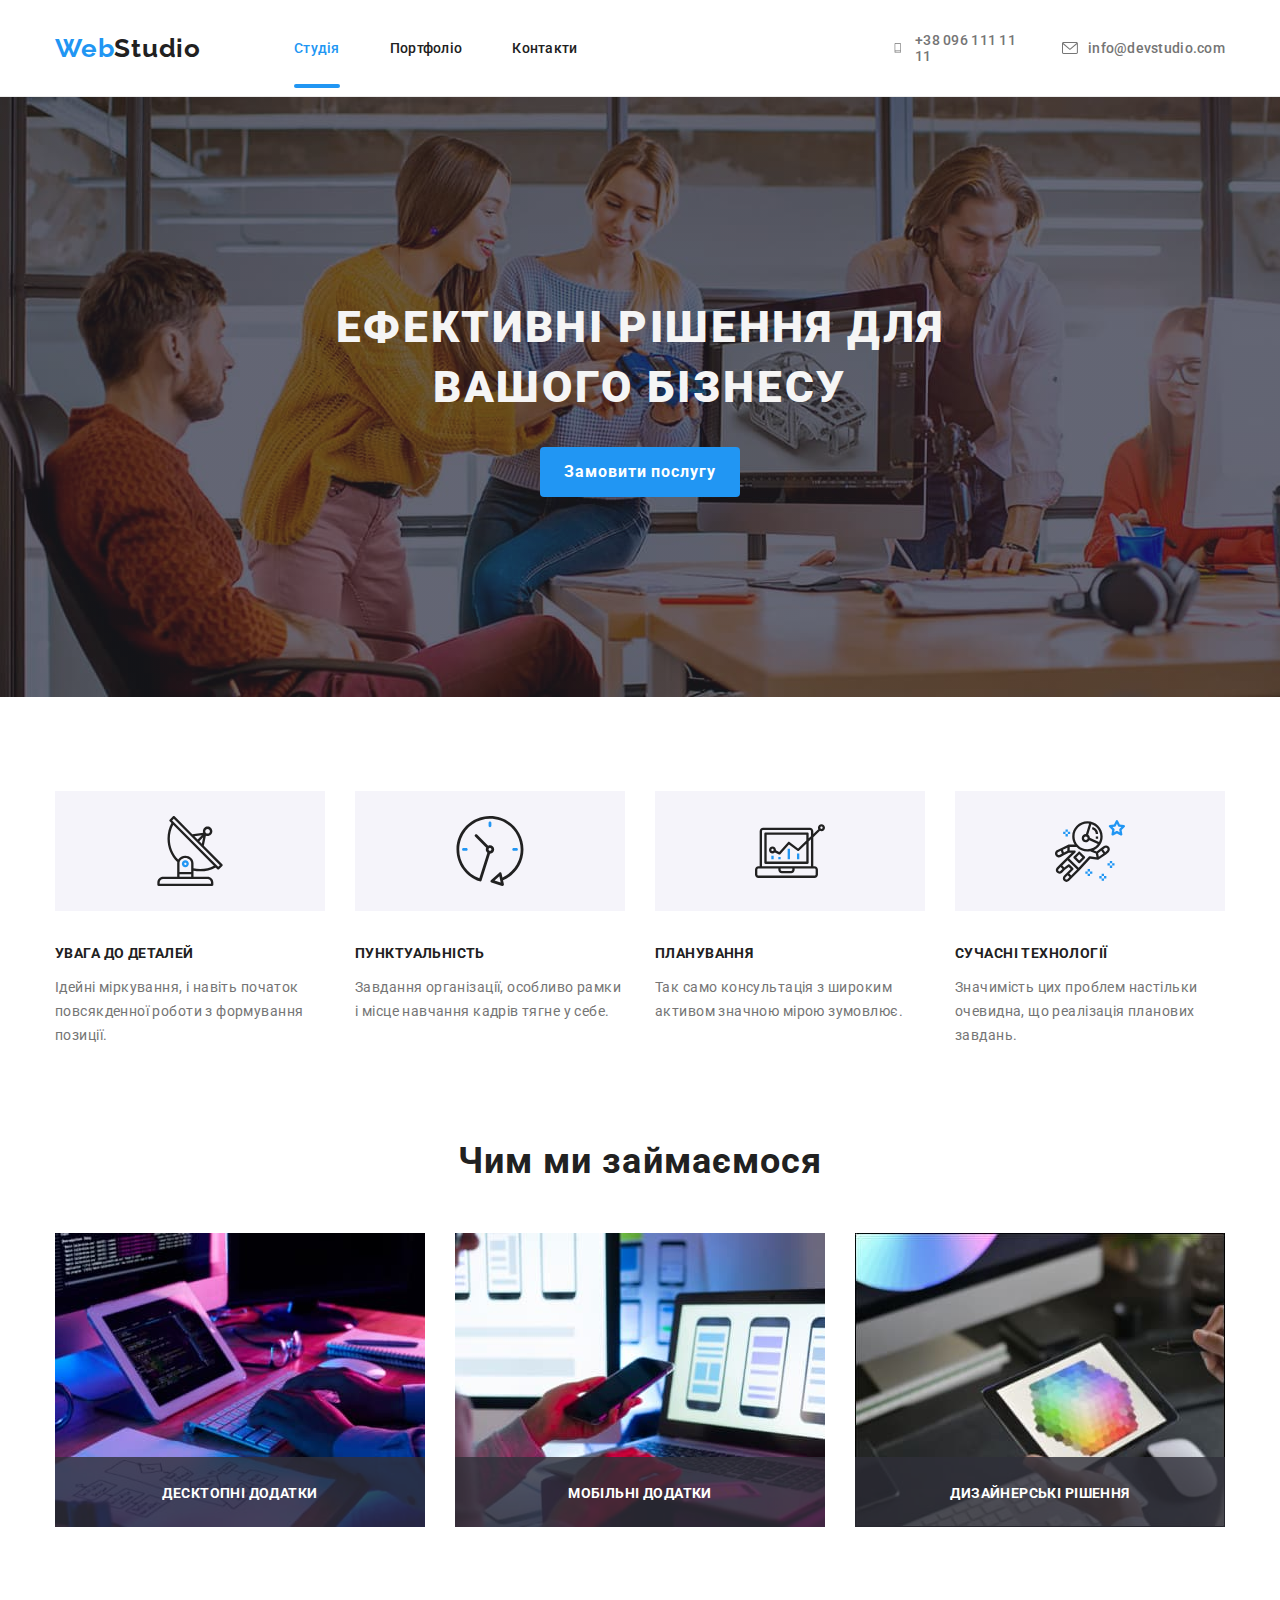
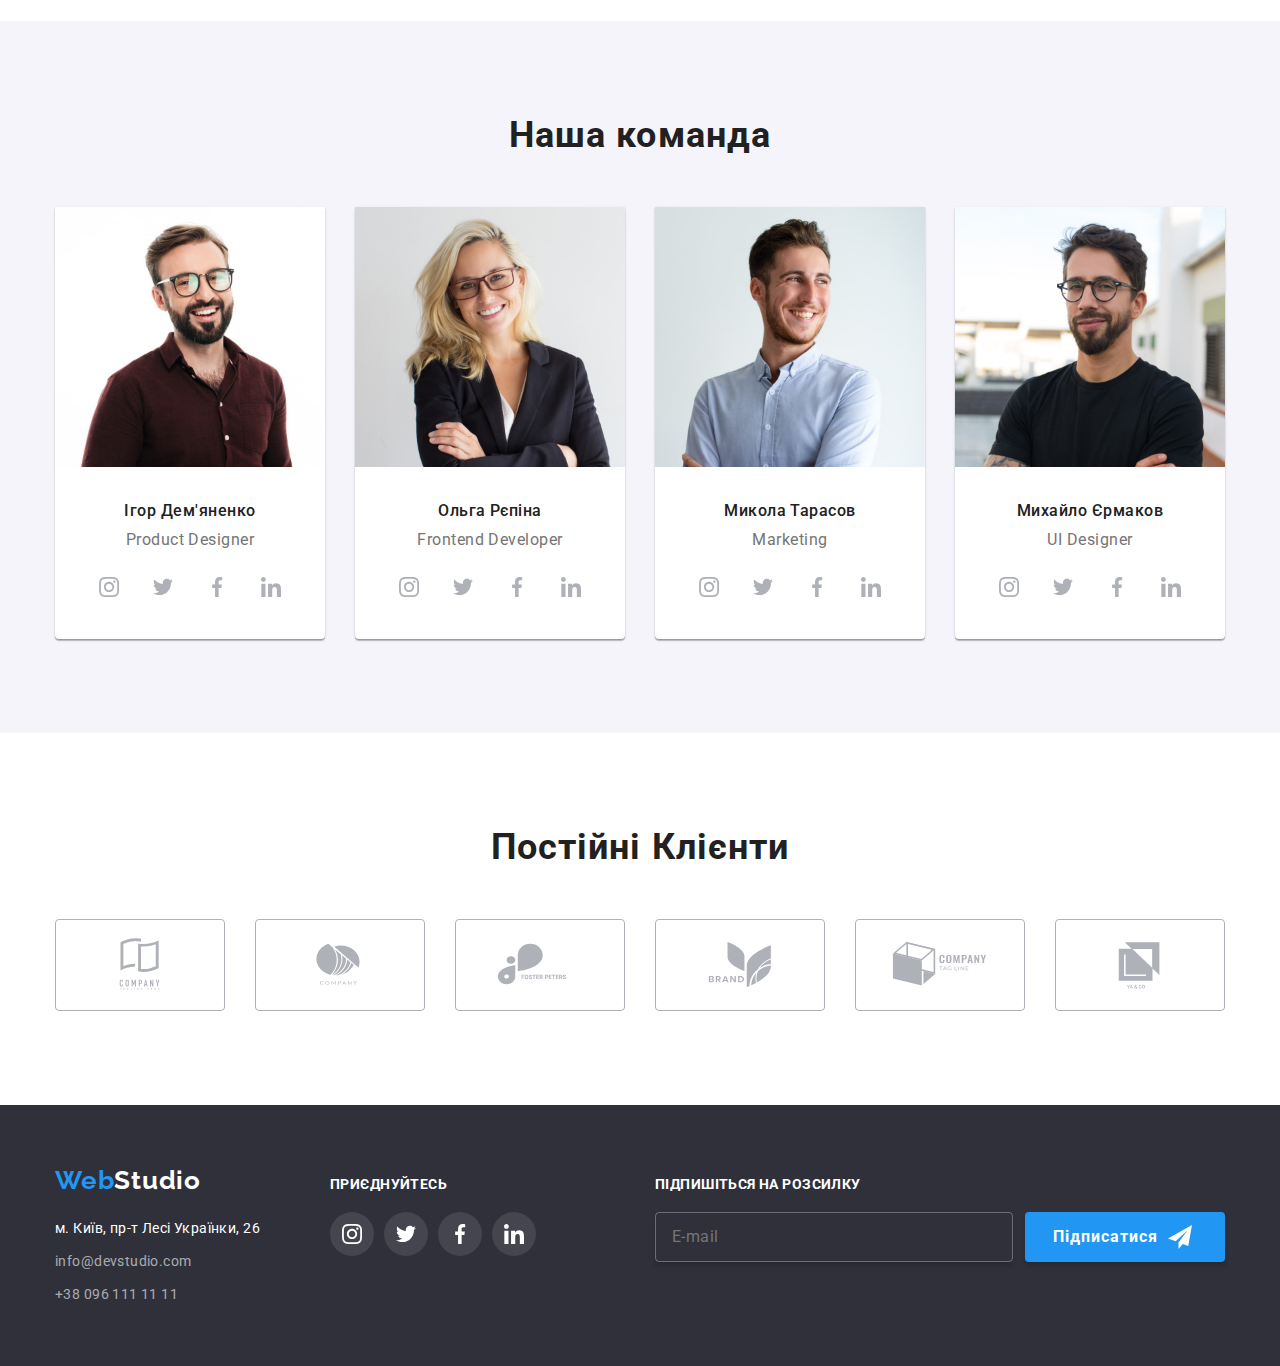
==== commit c47134ed: "Виправив частину помилок на які указав ментор" ====
--- a/index.html
+++ b/index.html
@@ -24,13 +24,13 @@
       <nav class="navigation">
         <a href="./index.html" class="logo"
           ><span class="logo__title">Web</span>Studio</a>
-          <button type="button" class="header-button"  aria-expanded="false" js-open-menu>
+          <button type="button" class="header-button"  aria-expanded="false" data-open-menu>
             <svg width="40" height="40" aria-label="Перемикач мобільного меню" class="icon-menu">
               <use href="./img/icons.svg#spritemenu_40px" ></use>
               </svg>
           </button>
-        <div class="nav-container" js-menu-container>
-         <button type="button" class="nav-container-button" js-close-menu>
+        <div class="nav-container" data-menu-container>
+         <button type="button" class="nav-container-button" data-close-menu>
           <svg width="40" height="40" class="icon-close">
             <use href="./img/icons.svg#spriteclose_40px">
             </use>
@@ -187,9 +187,9 @@
         <ul class="development">
           <li class="development__item">
             <div class="development-link"><img class="development-link__img" 
-              srcset="/img/development-img/1job-320.jpg 1x,
-              /img/development-img/1job-640@2x.jpg 2x"  
-               src="/img/development-img/1job-320.jpg" alt="Розробник пише код" width="370"/>
+              srcset="./img/development-img/1job-320.jpg 1x,
+              ./img/development-img/1job-640@2x.jpg 2x"  
+               src="./img/development-img/1job-320.jpg" alt="Розробник пише код" width="370"/>
             <div class="development-title"><span class="development-title__text">Десктопні додатки</span></div>
           </div></li>
           <li class="development__item">
--- a/css/main.min.css
+++ b/css/main.min.css
@@ -1 +1 @@
-body{font-family:"Roboto",sans-serif;color:#212121;background-color:#fff}.main{margin:0}.container{width:480px;margin-left:auto;margin-right:auto;padding-left:15px;padding-right:15px}.container__name{color:#212121;font-style:normal;text-align:center;font-weight:700;line-height:normal;text-align:center;margin:0;font-size:28px;letter-spacing:.84px}.section{padding-top:60px;padding-bottom:60px}.page-header{background-color:#fff;border-bottom:1px solid #ececec}.container--positioning{position:relative}.navigation{display:-webkit-box;display:-ms-flexbox;display:flex;-webkit-box-align:center;-ms-flex-align:center;align-items:center}.pages{padding:0;list-style-type:none}.pages__item{position:relative}.logo{color:#212121;font-family:"Raleway",sans-serif;text-decoration:none;font-size:24px;font-style:normal;font-weight:700;line-height:normal;letter-spacing:.72px}.logo__title{color:#2196f3}.pages-link{display:inline-block;color:#212121;text-decoration:none;text-align:center;font-size:40px;font-style:normal;font-weight:500;line-height:normal;letter-spacing:.8px;-webkit-transition:color 250ms cubic-bezier(0.4, 0, 0.2, 1);transition:color 250ms cubic-bezier(0.4, 0, 0.2, 1)}.pages-link--current{color:#2196f3}.pages-link:hover,.pages-link:focus{color:#2196f3}.contact{padding:0;margin:0;list-style-type:none;gap:50px}.contact-link{text-decoration:none;font-style:normal;font-weight:500;color:#2196f3;font-size:34px;line-height:normal;letter-spacing:.68px}@media screen and (max-width: 767px){.container--positioning{padding-top:10px;padding-bottom:10px}.header-button{display:-webkit-box;display:-ms-flexbox;display:flex;margin:0;margin-left:276px;padding:0;border:0;background-color:#fff;cursor:pointer}.header-button:hover .icon-menu,.header-button:focus .icon-menu{fill:#2196f3;-webkit-transition:fill 250ms cubic-bezier(0.4, 0, 0.2, 1);transition:fill 250ms cubic-bezier(0.4, 0, 0.2, 1)}.nav-container-button{position:absolute;padding:0;top:10px;right:15px;border:0;background-color:#fff}.nav-container-button:hover .icon-close,.nav-container-button:focus .icon-close{fill:#2196f3;-webkit-transition:fill 250ms cubic-bezier(0.4, 0, 0.2, 1);transition:fill 250ms cubic-bezier(0.4, 0, 0.2, 1)}.nav-container{position:absolute;display:none;left:0;top:0;padding:48px 40px;background:#fff;-webkit-box-shadow:0px 1px 3px 0px rgba(0,0,0,.16),0px 2px 4px 0px rgba(0,0,0,.08),0px 4px 8px 0px rgba(0,0,0,.04);box-shadow:0px 1px 3px 0px rgba(0,0,0,.16),0px 2px 4px 0px rgba(0,0,0,.08),0px 4px 8px 0px rgba(0,0,0,.04);width:480px;z-index:99999}.is-open{display:block}.pages{margin:0 0 306px 0}.pages__item{position:relative;margin-bottom:32px}.pages__item:last-child{margin-bottom:0}.contact{margin-bottom:64px}.contact__item:not(:last-child){margin-bottom:32px}.contact-link:hover,.contact-link:focus{cursor:pointer}.contact-link__icon{display:none}.contact-link--font{color:#757575;font-size:24px;line-height:normal;letter-spacing:.48px}.header-network{display:-webkit-box;display:-ms-flexbox;display:flex;list-style:none;margin:0;padding:0}.header-network-link{color:#2196f3;height:22px;padding:0 10px 0 10px;text-decoration:none;font-size:18px;font-style:normal;font-weight:500;line-height:22px;letter-spacing:.36px}.header-network-link--padding{padding-left:0}.header-network__item:not(:last-child){border-right:1px solid rgba(33,33,33,.2)}}.section--design{max-width:1600px;background-image:url("../../../img/img-mobile1x.jpg");background-size:cover;text-align:center;padding-top:118px;padding-bottom:118px;margin-left:auto;margin-right:auto}.container__title{color:#f5f5f5;margin:0;text-align:center;font-size:26px;font-style:normal;font-weight:900;line-height:42px;letter-spacing:1.56px;text-transform:uppercase;width:360px;margin-left:auto;margin-right:auto}.button-hero{color:#fff;background-color:#2196f3;cursor:pointer;text-align:center;font-size:16px;font-style:normal;font-weight:700;line-height:30px;letter-spacing:.96px;text-align:center;-webkit-box-align:center;-ms-flex-align:center;align-items:center;border:0;border-radius:4px;width:200px;height:50px;margin-top:30px;padding:0;-webkit-transition:-webkit-transform 250ms cubic-bezier(0.4, 0, 0.2, 1);transition:-webkit-transform 250ms cubic-bezier(0.4, 0, 0.2, 1);transition:transform 250ms cubic-bezier(0.4, 0, 0.2, 1);transition:transform 250ms cubic-bezier(0.4, 0, 0.2, 1), -webkit-transform 250ms cubic-bezier(0.4, 0, 0.2, 1)}.button-hero:hover,.button-hero:focus{-webkit-transform:scale(1.05);transform:scale(1.05)}@media screen and (min-device-pixel-ratio: 2),screen and (-webkit-min-device-pixel-ratio: 2),screen and (min-resolution: 192dpi),screen and (min-resolution: 2dppx){.section--design{background-image:url("../../../img/img-mobile@2x.jpg")}}.backdrop{position:fixed;top:0;left:0;width:100%;height:100%;background:rgba(0,0,0,.2);opacity:1;-webkit-transition:visibility 250ms cubic-bezier(0.4, 0, 0.2, 1),opacity 250ms cubic-bezier(0.4, 0, 0.2, 1);transition:visibility 250ms cubic-bezier(0.4, 0, 0.2, 1),opacity 250ms cubic-bezier(0.4, 0, 0.2, 1);z-index:99999}.backdrop.backdrop--hidden .modal{-webkit-transform:translate(-50%, -50%) scale(0.7);transform:translate(-50%, -50%) scale(0.7)}.backdrop--hidden{opacity:0;pointer-events:none;visibility:hidden}.modal{position:absolute;top:50%;left:50%;-webkit-transform:translate(-50%, -50%) scale(1);transform:translate(-50%, -50%) scale(1);width:450px;height:609px;border-radius:4px;background:#fff;-webkit-box-shadow:0px 2px 1px 0px rgba(0,0,0,.2),0px 1px 1px 0px rgba(0,0,0,.14),0px 1px 3px 0px rgba(0,0,0,.12);box-shadow:0px 2px 1px 0px rgba(0,0,0,.2),0px 1px 1px 0px rgba(0,0,0,.14),0px 1px 3px 0px rgba(0,0,0,.12);padding:40px;-webkit-transition:-webkit-transform 250ms cubic-bezier(0.4, 0, 0.2, 1);transition:-webkit-transform 250ms cubic-bezier(0.4, 0, 0.2, 1);transition:transform 250ms cubic-bezier(0.4, 0, 0.2, 1);transition:transform 250ms cubic-bezier(0.4, 0, 0.2, 1), -webkit-transform 250ms cubic-bezier(0.4, 0, 0.2, 1)}.button-container{-webkit-transition:-webkit-transform 250ms cubic-bezier(0.4, 0, 0.2, 1);transition:-webkit-transform 250ms cubic-bezier(0.4, 0, 0.2, 1);transition:transform 250ms cubic-bezier(0.4, 0, 0.2, 1);transition:transform 250ms cubic-bezier(0.4, 0, 0.2, 1), -webkit-transform 250ms cubic-bezier(0.4, 0, 0.2, 1)}.modal-button{position:absolute;display:inline-block;top:8px;right:8px;width:30px;height:30px;border-radius:50%;border-color:rgba(0,0,0,.1);background-color:#fff;-webkit-transition:fill 250ms cubic-bezier(0.4, 0, 0.2, 1);transition:fill 250ms cubic-bezier(0.4, 0, 0.2, 1)}.modal-button:hover,.modal-button:focus{cursor:pointer;fill:#2196f3;outline:none}.modal-button__icon{position:absolute;top:50%;left:50%;-webkit-transform:translate(-50%, -50%);transform:translate(-50%, -50%)}.form__title{color:#212121;text-align:center;font-size:20px;font-style:normal;font-weight:700;letter-spacing:.6px;margin:0;margin-bottom:30px}.form-container{position:relative;margin-bottom:28px;width:370px}.form-container__label{position:absolute;top:-20px;color:#757575;font-size:12px;font-style:normal;font-weight:400;line-height:normal;letter-spacing:.12px}.form-input{width:370px;height:40px;-ms-flex-negative:0;flex-shrink:0;border-radius:4px;border:1px solid rgba(33,33,33,.2);padding:12px;padding-left:43px;outline:none}.form-input:focus{border-color:#2196f3;-webkit-transition:border-color 250ms cubic-bezier(0.4, 0, 0.2, 1);transition:border-color 250ms cubic-bezier(0.4, 0, 0.2, 1)}.form-input__icon{position:absolute;top:50%;left:15px;-webkit-transform:translateY(-50%);transform:translateY(-50%)}.form-input:focus~.form-input__icon{fill:#2196f3;-webkit-transition:fill 250ms cubic-bezier(0.4, 0, 0.2, 1);transition:fill 250ms cubic-bezier(0.4, 0, 0.2, 1)}.textarea{height:120px;-ms-flex-negative:0;flex-shrink:0;border-radius:4px;border:1px solid rgba(33,33,33,.2);padding:12px 16px;resize:none;outline:none}.textarea::-webkit-input-placeholder{color:rgba(117,117,117,.5);font-size:12px;font-style:normal;font-weight:400;line-height:normal;letter-spacing:.12px}.textarea::-moz-placeholder{color:rgba(117,117,117,.5);font-size:12px;font-style:normal;font-weight:400;line-height:normal;letter-spacing:.12px}.textarea:-ms-input-placeholder{color:rgba(117,117,117,.5);font-size:12px;font-style:normal;font-weight:400;line-height:normal;letter-spacing:.12px}.textarea::-ms-input-placeholder{color:rgba(117,117,117,.5);font-size:12px;font-style:normal;font-weight:400;line-height:normal;letter-spacing:.12px}.textarea::placeholder{color:rgba(117,117,117,.5);font-size:12px;font-style:normal;font-weight:400;line-height:normal;letter-spacing:.12px}.textarea:focus{border-color:#2196f3;-webkit-transition:border-color 250ms cubic-bezier(0.4, 0, 0.2, 1);transition:border-color 250ms cubic-bezier(0.4, 0, 0.2, 1)}.form-container--positioning{display:-webkit-box;display:-ms-flexbox;display:flex;-webkit-box-align:center;-ms-flex-align:center;align-items:center;margin-bottom:30px;padding:0 12px 0 0}.form-label-check{display:-webkit-box;display:-ms-flexbox;display:flex;-webkit-box-align:center;-ms-flex-align:center;align-items:center;color:#757575;font-size:12px;font-style:normal;font-weight:400;line-height:normal;letter-spacing:.36px}.check-input{position:absolute;left:20px;width:1px;height:1px;margin:-1px;border:0;padding:0;clip:rect(0 0 0 0);overflow:hidden}.check-input__icon{width:15px;height:15px;margin-right:7px;border:2px solid #212121;border-radius:4px}.check-input:focus+.check-input__icon{border-color:#2196f3}.check-input:checked+.check-input__icon{background-color:#2196f3;border:0}.check-link{margin-left:5px;color:#2196f3;font-size:12px;font-style:normal;font-weight:400;line-height:normal;letter-spacing:.36px;text-decoration-line:underline}.form-button{width:200px;height:50px;-ms-flex-negative:0;flex-shrink:0;border:0;border-radius:4px;background:#2196f3;-webkit-box-shadow:0px 4px 4px 0px rgba(0,0,0,.15);box-shadow:0px 4px 4px 0px rgba(0,0,0,.15);color:#fff;text-align:center;font-size:16px;font-style:normal;font-weight:700;line-height:30px;letter-spacing:.96px;cursor:pointer}@media screen and (max-width: 1199px){.modal{width:450px;height:609px;overflow-y:scroll}.form__title{line-height:30px}.form-input{width:370px}.textarea{width:370px}.form-container--positioning{width:370px}}.section--positioning{background-color:#fff}.solution{margin:0;padding:0;gap:30px;list-style-type:none}.solution-container{display:-webkit-box;display:-ms-flexbox;display:flex;width:450px;height:120px;background-color:#f5f4fa;-webkit-box-pack:center;-ms-flex-pack:center;justify-content:center;-webkit-box-align:center;-ms-flex-align:center;align-items:center}.solution-item{width:450px}.solution-item__title{color:#212121;font-size:14px;font-style:normal;font-weight:700;line-height:24px;letter-spacing:.42px;text-transform:uppercase;margin:0;margin-top:30px;text-align:center}.solution-item__text{color:#757575;font-size:14px;font-style:normal;font-weight:400;line-height:24px;letter-spacing:.42px;margin:0;margin-top:10px}@media screen and (max-width: 1199px){.section--bgr{display:none}}.section--background{background-color:#f5f4fa}.teams{margin:0;margin-top:50px;margin-left:auto;margin-right:auto;padding:0;gap:30px;list-style-type:none}.teams__item{text-align:center;padding:0;-webkit-box-align:center;-ms-flex-align:center;align-items:center;background-color:#fff;-webkit-box-shadow:0px 2px 1px 0px rgba(0,0,0,.2),0px 1px 1px 0px rgba(0,0,0,.14),0px 1px 3px 0px rgba(0,0,0,.12);box-shadow:0px 2px 1px 0px rgba(0,0,0,.2),0px 1px 1px 0px rgba(0,0,0,.14),0px 1px 3px 0px rgba(0,0,0,.12);border-radius:0px 0px 4px 4px}.teams-img{width:100%}.info{padding-top:30px;padding-bottom:30px}.info__name{color:#212121;font-size:16px;font-style:normal;font-weight:500;line-height:normal;letter-spacing:.48px;margin:0}.info__speciality{color:#757575;font-size:16px;font-style:normal;font-weight:400;line-height:normal;letter-spacing:.48px;margin:0;margin-top:10px}.network{display:-webkit-box;display:-ms-flexbox;display:flex;-webkit-box-pack:center;-ms-flex-pack:center;justify-content:center;margin:0;padding:0;list-style-type:none;margin-top:16px;gap:10px}.network__items{margin:0;padding:0;width:44px;height:44px;border-radius:50%}.network-link{display:-webkit-box;display:-ms-flexbox;display:flex;-webkit-box-align:center;-ms-flex-align:center;align-items:center;-webkit-box-pack:center;-ms-flex-pack:center;justify-content:center;margin:0;padding:0;width:44px;height:44px;fill:#afb1b8;border-radius:50%;background-color:#fff;-webkit-transition:background-color 250ms cubic-bezier(0.4, 0, 0.2, 1);transition:background-color 250ms cubic-bezier(0.4, 0, 0.2, 1)}.network-link__icon{-webkit-transition:fill 250ms cubic-bezier(0.4, 0, 0.2, 1);transition:fill 250ms cubic-bezier(0.4, 0, 0.2, 1)}.network-link:hover,.network-link:focus{background-color:#2196f3}.network-link:focus>.network-link__icon{fill:#fff;cursor:pointer}.network-link:hover>.network-link__icon{fill:#fff;cursor:pointer}@media screen and (max-width: 767px){.teams__item:not(:last-child){margin-bottom:30px}}.clients{display:-webkit-box;display:-ms-flexbox;display:flex;-ms-flex-wrap:wrap;flex-wrap:wrap;margin:0;padding:0;list-style-type:none;gap:30px;margin-top:50px}.clients__item{width:210px;height:92px}.clients-link{display:-webkit-box;display:-ms-flexbox;display:flex;-webkit-box-pack:center;-ms-flex-pack:center;justify-content:center;-webkit-box-align:center;-ms-flex-align:center;align-items:center;width:210px;height:92px;fill:#afb1b8;border:1px solid #afb1b8;border-radius:4px;-webkit-transition:fill 250ms cubic-bezier(0.4, 0, 0.2, 1),border-color 250ms cubic-bezier(0.4, 0, 0.2, 1);transition:fill 250ms cubic-bezier(0.4, 0, 0.2, 1),border-color 250ms cubic-bezier(0.4, 0, 0.2, 1)}.clients-link:hover,.clients-link:focus{fill:#2196f3;cursor:pointer;border:1px solid #2196f3}.sorting{display:-webkit-box;display:-ms-flexbox;display:flex;margin:0;padding:0;list-style:none;gap:8px}.sorting-button{color:#212121;background-color:#f5f4fa;cursor:pointer;text-align:center;font-size:16px;font-style:normal;font-weight:500;line-height:26px;letter-spacing:.48px;-webkit-box-align:center;-ms-flex-align:center;align-items:center;border-radius:4px;border:0;height:38px;border-radius:4px;padding-left:20px;padding-right:20px;-webkit-transition:color 250ms cubic-bezier(0.4, 0, 0.2, 1),background-color 250ms cubic-bezier(0.4, 0, 0.2, 1),-webkit-box-shadow 250ms cubic-bezier(0.4, 0, 0.2, 1);transition:color 250ms cubic-bezier(0.4, 0, 0.2, 1),background-color 250ms cubic-bezier(0.4, 0, 0.2, 1),-webkit-box-shadow 250ms cubic-bezier(0.4, 0, 0.2, 1);transition:color 250ms cubic-bezier(0.4, 0, 0.2, 1),background-color 250ms cubic-bezier(0.4, 0, 0.2, 1),box-shadow 250ms cubic-bezier(0.4, 0, 0.2, 1);transition:color 250ms cubic-bezier(0.4, 0, 0.2, 1),background-color 250ms cubic-bezier(0.4, 0, 0.2, 1),box-shadow 250ms cubic-bezier(0.4, 0, 0.2, 1),-webkit-box-shadow 250ms cubic-bezier(0.4, 0, 0.2, 1)}.sorting-button:hover,.sorting-button:focus{color:#fff;background-color:#2196f3;-webkit-box-shadow:0px 2px 2px 0px rgba(0,0,0,.12),0px 1px 2px 0px rgba(0,0,0,.08),0px 3px 1px 0px rgba(0,0,0,.1);box-shadow:0px 2px 2px 0px rgba(0,0,0,.12),0px 1px 2px 0px rgba(0,0,0,.08),0px 3px 1px 0px rgba(0,0,0,.1)}@media screen and (max-width: 767px){.sorting{-ms-flex-wrap:wrap;flex-wrap:wrap;width:326px}}.gallery{margin:0;padding:0;margin-left:auto;margin-right:auto;list-style:none;margin-top:40px;gap:30px}.gallery-link{text-decoration:none;-webkit-transition:-webkit-box-shadow 250ms cubic-bezier(0.4, 0, 0.2, 1);transition:-webkit-box-shadow 250ms cubic-bezier(0.4, 0, 0.2, 1);transition:box-shadow 250ms cubic-bezier(0.4, 0, 0.2, 1);transition:box-shadow 250ms cubic-bezier(0.4, 0, 0.2, 1), -webkit-box-shadow 250ms cubic-bezier(0.4, 0, 0.2, 1)}.gallery-link:hover,.gallery-link:focus{-webkit-box-shadow:1px 4px 6px 0px rgba(0,0,0,.16),0px 4px 4px 0px rgba(0,0,0,.06),0px 1px 1px 0px rgba(0,0,0,.12);box-shadow:1px 4px 6px 0px rgba(0,0,0,.16),0px 4px 4px 0px rgba(0,0,0,.06),0px 1px 1px 0px rgba(0,0,0,.12)}.gallery-link:hover .gallery-overlay{-webkit-transform:translateY(0%);transform:translateY(0%)}.img-container{position:relative;overflow:hidden}.gallery-img{width:100%}.gallery-overlay{position:absolute;display:inline-block;content:"";width:100%;height:100%;top:0;left:0;background-color:rgba(33,150,243,.9);-webkit-transform:translateY(101%);transform:translateY(101%);-webkit-transition:-webkit-transform 250ms cubic-bezier(0.4, 0, 0.2, 1);transition:-webkit-transform 250ms cubic-bezier(0.4, 0, 0.2, 1);transition:transform 250ms cubic-bezier(0.4, 0, 0.2, 1);transition:transform 250ms cubic-bezier(0.4, 0, 0.2, 1), -webkit-transform 250ms cubic-bezier(0.4, 0, 0.2, 1);padding:63px 24px}.gallery-overlay__text{font-size:18px;font-style:normal;font-weight:400;line-height:28px;letter-spacing:.54px;color:#fff}.gallery-conteiner{padding:20px 24px;border:1px solid #ececec;border-top:0}.gallery-conteiner__title{color:#212121;font-size:18px;font-style:normal;font-weight:700;line-height:36px;letter-spacing:1.08px;margin:0}.gallery-conteiner__text{color:#757575;font-size:16px;font-style:normal;font-weight:400;line-height:30px;letter-spacing:.48px;margin:0;margin-top:4px}@media screen and (max-width: 767px){.gallery__item:not(:last-child){margin-bottom:30px}}.page-footer{background-color:#2f303a;padding-top:60px;padding-bottom:60px}.container--location{-webkit-box-align:baseline;-ms-flex-align:baseline;align-items:baseline}.footer-contact{list-style-type:none;padding:0;margin:0;margin-top:9px}.footer-contact__item--positioning{margin-top:9px}.address{color:#fff;margin-top:20px;font-size:14px;font-style:normal;font-weight:400;line-height:24px;letter-spacing:.42px}.page-footer__logo{color:#fff;font-family:"Raleway",sans-serif;text-decoration:none;font-size:24px;font-style:normal;font-weight:700;line-height:normal;letter-spacing:.72px}.page-footer__logo .logo__text{color:#2196f3}.footer-contact-link{color:rgba(255,255,255,.6);text-decoration:none;font-size:14px;font-style:normal;font-weight:400;line-height:24px;letter-spacing:.42px;-webkit-transition:color 250ms cubic-bezier(0.4, 0, 0.2, 1);transition:color 250ms cubic-bezier(0.4, 0, 0.2, 1)}.footer-contact-link:hover,.footer-contact-link:focus{color:#2196f3}.footer-container__title{color:#fff;font-size:14px;font-style:normal;font-weight:700;line-height:normal;letter-spacing:.42px;text-transform:uppercase;margin:0;padding:0}.footer-network{display:-webkit-box;display:-ms-flexbox;display:flex;margin:0;padding:0;list-style-type:none;gap:10px;margin-top:20px}.footer-network__items{width:44px;height:44px;background-color:rgba(255,255,255,.1);border-radius:50%}.footer-link{display:-webkit-box;display:-ms-flexbox;display:flex;-webkit-box-pack:center;-ms-flex-pack:center;justify-content:center;-webkit-box-align:center;-ms-flex-align:center;align-items:center;width:44px;height:44px;border-radius:50%;-webkit-transition:background-color 250ms cubic-bezier(0.4, 0, 0.2, 1);transition:background-color 250ms cubic-bezier(0.4, 0, 0.2, 1)}.footer-link:hover,.footer-link:focus{background-color:#2196f3;cursor:pointer}.footer-link__icon{fill:#fff}.footer-label{display:block;width:450px;color:#fff;font-size:14px;font-style:normal;font-weight:700;line-height:normal;letter-spacing:.42px;text-transform:uppercase}.footer-input{width:450px;height:50px;margin-top:20px;-ms-flex-negative:0;flex-shrink:0;border-radius:4px;border:1px solid rgba(255,255,255,.3);background:rgba(33,150,243,0);-webkit-box-shadow:0px 4px 4px 0px rgba(0,0,0,.15);box-shadow:0px 4px 4px 0px rgba(0,0,0,.15);padding:15px 16px;color:#fff;font-size:16px;font-style:normal;font-weight:400;line-height:20px;letter-spacing:.48px;outline:none}.footer-input:focus{border-color:#2196f3;-webkit-transition:border-color 250ms cubic-bezier(0.4, 0, 0.2, 1);transition:border-color 250ms cubic-bezier(0.4, 0, 0.2, 1)}.footer-button{display:-webkit-box;display:-ms-flexbox;display:flex;-webkit-box-align:center;-ms-flex-align:center;align-items:center;width:200px;height:50px;margin-left:auto;margin-right:auto;padding-left:28px;-ms-flex-negative:0;flex-shrink:0;border:0;border-radius:4px;background:#2196f3;-webkit-box-shadow:0px 4px 4px 0px rgba(0,0,0,.15);box-shadow:0px 4px 4px 0px rgba(0,0,0,.15);color:#fff;text-align:center;font-size:16px;font-style:normal;font-weight:700;line-height:30px;letter-spacing:.96px;cursor:pointer}.footer-button__icon{margin-left:10px}@media screen and (max-width: 1199px){.footer-container{text-align:center}.form-footer{text-align:center}}@media screen and (max-width: 767px){.container--location{text-align:center}.contact-information{margin-bottom:60px}.footer-container{margin-bottom:60px}.footer-network{-webkit-box-pack:center;-ms-flex-pack:center;justify-content:center}.footer-input{margin-bottom:20px}}@media screen and (min-width: 768px)and (max-width: 1199px){.container{width:768px}}@media screen and (min-width: 768px){.container--positioning{display:-webkit-box;display:-ms-flexbox;display:flex;-webkit-box-pack:justify;-ms-flex-pack:justify;justify-content:space-between;-webkit-box-align:center;-ms-flex-align:center;align-items:center}.nav-container{display:-webkit-box;display:-ms-flexbox;display:flex;-webkit-box-align:center;-ms-flex-align:center;align-items:center}.pages{display:-webkit-box;display:-ms-flexbox;display:flex;gap:50px;margin:0}.logo{font-size:26px;line-height:1.2;letter-spacing:.03em}.pages-link{font-size:14px;line-height:normal;letter-spacing:.28px;padding-top:32px;padding-bottom:32px}.pages-link--current::after{position:absolute;content:"";width:100%;height:4px;border-radius:2px;bottom:0;left:0;background-color:#2196f3}.contact-link{display:-webkit-box;display:-ms-flexbox;display:flex;color:#757575;font-size:14px;line-height:1.15;letter-spacing:.02em;-webkit-box-align:center;-ms-flex-align:center;align-items:center;-webkit-transition:color 250ms cubic-bezier(0.4, 0, 0.2, 1);transition:color 250ms cubic-bezier(0.4, 0, 0.2, 1)}.contact-link:hover,.contact-link:focus{color:#2196f3}.contact-link__icon{fill:currentColor;margin-right:8px}}@media screen and (min-width: 768px)and (max-width: 1199px){.pages{margin-left:75px}.contact{-webkit-box-align:center;-ms-flex-align:center;align-items:center;margin-left:78px}.contact__item:not(:last-child){margin-bottom:10px}}@media screen and (min-width: 768px){.header-button,.nav-container-button,.header-network{display:none}}@media screen and (min-width: 767px){.section--design{background-image:url("../../../img/img-tablet1x.jpg")}}@media screen and (min-width: 767px)and (min-device-pixel-ratio: 2),screen and (min-width: 767px)and (-webkit-min-device-pixel-ratio: 2),screen and (min-width: 767px)and (min-resolution: 192dpi),screen and (min-width: 767px)and (min-resolution: 2dppx){.section--design{background-image:url("../../../img/img-tablet@2x.jpg")}}@media screen and (min-width: 768px)and (max-width: 1199px){.solution{-ms-flex-wrap:wrap;flex-wrap:wrap}.solution-container{width:354px;height:120px}}.solution-item{width:354px}@media screen and (min-width: 768px){.solution{display:-webkit-box;display:-ms-flexbox;display:flex}}@media screen and (min-width: 768px){.teams{display:-webkit-box;display:-ms-flexbox;display:flex}}@media screen and (min-width: 768px)and (max-width: 1199px){.teams{-ms-flex-wrap:wrap;flex-wrap:wrap}.teams__item{width:calc((100% - 30px)/2)}}@media screen and (min-width: 768px)and (max-width: 1199px){.clients__item{width:226px;height:92px}.clients-link{width:226px}}@media screen and (min-width: 768px){.sorting{-webkit-box-pack:center;-ms-flex-pack:center;justify-content:center}}@media screen and (min-width: 768px){.gallery{display:-webkit-box;display:-ms-flexbox;display:flex;-ms-flex-wrap:wrap;flex-wrap:wrap;margin-top:50px}.gallery__item{width:calc((100% - 30px)/2)}}@media screen and (min-width: 768px){.container--location{display:-webkit-box;display:-ms-flexbox;display:flex}.footer-container{margin-left:70px}}@media screen and (min-width: 768px)and (max-width: 1199px){.container--location{-ms-flex-wrap:wrap;flex-wrap:wrap;-ms-flex-pack:distribute;justify-content:space-around}.footer-container-form{margin-top:60px;text-align:center}.footer-button{margin-top:20px}}@media screen and (min-width: 1200px){.container{width:1200px}.section{padding-top:94px;padding-bottom:94px}.container__name{font-size:36px;letter-spacing:1.08px}}@media screen and (min-width: 1200px){.pages{margin-left:93px}.contact{display:-webkit-box;display:-ms-flexbox;display:flex;margin-left:312px;-webkit-box-align:center;-ms-flex-align:center;align-items:center;gap:30px}.contact-link{padding:32px 0}.contact-link__icon{margin-right:10px}}@media screen and (min-width: 1200px){.section--design{padding-top:200px;padding-bottom:200px;background-image:url("../../../img/Img-desktop1x.jpg")}.container__title{font-size:44px;line-height:60px;letter-spacing:2.64px;width:696px}}@media screen and (min-width: 1200px)and (min-device-pixel-ratio: 2),screen and (min-width: 1200px)and (-webkit-min-device-pixel-ratio: 2),screen and (min-width: 1200px)and (min-resolution: 192dpi),screen and (min-width: 1200px)and (min-resolution: 2dppx){.section--design{background-image:url("../../../img/Img-desktop@2x.jpg")}}@media screen and (min-width: 1200px){.modal{width:528px;height:581px}.form__title{line-height:normal}.form-input{width:448px}.form-container{width:448px}.textarea{width:448px}.form-label-check{font-size:14px;line-height:24px;letter-spacing:.42px}.check-link{font-size:14px;line-height:24px;letter-spacing:.42px}}@media screen and (min-width: 1200px){.section--positioning{padding-bottom:0}.solution{display:-webkit-box;display:-ms-flexbox;display:flex}.solution-container{width:270px;height:120px}.solution-item{width:270px}}@media screen and (min-width: 1200px){.section--bgr{background-color:#fff;text-align:center}.container__name{color:#212121;font-style:normal;letter-spacing:.03em;font-weight:700;line-height:1.16;font-size:36px;text-align:center;-webkit-box-align:center;-ms-flex-align:center;align-items:center;margin:0}.development{display:-webkit-box;display:-ms-flexbox;display:flex;gap:30px;margin:0;margin-top:50px;padding:0;list-style:none}.development-link{position:relative;height:294px}.development-title{position:absolute;width:100%;height:70px;bottom:0;background:rgba(47,48,58,.8);padding-top:27px;padding-bottom:27px}.development-title__text{text-align:center;font-size:14px;font-style:normal;font-weight:700;line-height:normal;letter-spacing:.42px;text-transform:uppercase;color:#fff}}@media screen and (min-width: 1200px){.teams__item{width:calc((100% - 90px)/4)}}@media screen and (min-width: 1200px){.clients__item{width:170px;height:92px}.clients-link{width:170px}}@media screen and (min-width: 1200px){.gallery__item{width:calc((100% - 60px)/3)}}@media screen and (min-width: 1200px){.page-footer__logo{font-size:26px;letter-spacing:.78px}.footer-container-form{margin-left:auto}.form-footer{display:-webkit-box;display:-ms-flexbox;display:flex}.footer-label{width:358px;margin-right:12px}.footer-input{width:358px}.footer-button{margin-top:auto}}/*# sourceMappingURL=main.min.css.map */+body{font-family:"Roboto",sans-serif;color:#212121;background-color:#fff}.main{margin:0}.container{width:480px;margin-left:auto;margin-right:auto;padding-left:15px;padding-right:15px}.container__name{color:#212121;font-style:normal;text-align:center;font-weight:700;line-height:normal;text-align:center;margin:0;font-size:28px;letter-spacing:.84px}.section{padding-top:60px;padding-bottom:60px}.page-header{background-color:#fff;border-bottom:1px solid #ececec}.container--positioning{position:relative}.navigation{display:-webkit-box;display:-ms-flexbox;display:flex;-webkit-box-align:center;-ms-flex-align:center;align-items:center}.pages{padding:0;list-style-type:none}.pages__item{position:relative}.logo{color:#212121;font-family:"Raleway",sans-serif;text-decoration:none;font-size:24px;font-style:normal;font-weight:700;line-height:normal;letter-spacing:.72px}.logo__title{color:#2196f3}.pages-link{display:inline-block;color:#212121;text-decoration:none;text-align:center;font-size:40px;font-style:normal;font-weight:500;line-height:normal;letter-spacing:.8px;-webkit-transition:color 250ms cubic-bezier(0.4, 0, 0.2, 1);transition:color 250ms cubic-bezier(0.4, 0, 0.2, 1)}.pages-link--current{color:#2196f3}.pages-link:hover,.pages-link:focus{color:#2196f3}.contact{padding:0;margin:0;list-style-type:none;gap:50px}.contact-link{text-decoration:none;font-style:normal;font-weight:500;color:#2196f3;font-size:34px;line-height:normal;letter-spacing:.68px}@media screen and (max-width: 767px){.container--positioning{padding-top:10px;padding-bottom:10px}.header-button{display:-webkit-box;display:-ms-flexbox;display:flex;margin:0;margin-left:276px;padding:0;border:0;background-color:#fff;cursor:pointer}.header-button:hover .icon-menu,.header-button:focus .icon-menu{fill:#2196f3;-webkit-transition:fill 250ms cubic-bezier(0.4, 0, 0.2, 1);transition:fill 250ms cubic-bezier(0.4, 0, 0.2, 1)}.nav-container-button{position:absolute;padding:0;top:10px;right:15px;border:0;background-color:#fff}.nav-container-button:hover .icon-close,.nav-container-button:focus .icon-close{fill:#2196f3;-webkit-transition:fill 250ms cubic-bezier(0.4, 0, 0.2, 1);transition:fill 250ms cubic-bezier(0.4, 0, 0.2, 1)}.nav-container{position:absolute;display:none;left:0;top:0;padding:48px 40px;background:#fff;-webkit-box-shadow:0px 1px 3px 0px rgba(0,0,0,.16),0px 2px 4px 0px rgba(0,0,0,.08),0px 4px 8px 0px rgba(0,0,0,.04);box-shadow:0px 1px 3px 0px rgba(0,0,0,.16),0px 2px 4px 0px rgba(0,0,0,.08),0px 4px 8px 0px rgba(0,0,0,.04);width:480px;z-index:99999}.is-open{display:block}.pages{margin:0 0 306px 0}.pages__item{position:relative;margin-bottom:32px}.pages__item:last-child{margin-bottom:0}.contact{margin-bottom:64px}.contact__item:not(:last-child){margin-bottom:32px}.contact-link:hover,.contact-link:focus{cursor:pointer}.contact-link__icon{display:none}.contact-link--font{color:#757575;font-size:24px;line-height:normal;letter-spacing:.48px}.header-network{display:-webkit-box;display:-ms-flexbox;display:flex;list-style:none;margin:0;padding:0}.header-network-link{color:#2196f3;height:22px;padding:0 10px 0 10px;text-decoration:none;font-size:18px;font-style:normal;font-weight:500;line-height:22px;letter-spacing:.36px}.header-network-link--padding{padding-left:0}.header-network__item:not(:last-child){border-right:1px solid rgba(33,33,33,.2)}}.section--design{max-width:1600px;background-image:-webkit-gradient(linear, left top, left bottom, from(rgba(47, 48, 58, 0.4))),url("../img/img-mobile.jpg");background-image:linear-gradient(rgba(47, 48, 58, 0.4)),url("../img/img-mobile.jpg");background-size:cover;text-align:center;padding-top:118px;padding-bottom:118px;margin-left:auto;margin-right:auto}.container__title{color:#f5f5f5;margin:0;text-align:center;font-size:26px;font-style:normal;font-weight:900;line-height:42px;letter-spacing:1.56px;text-transform:uppercase;width:360px;margin-left:auto;margin-right:auto}.button-hero{color:#fff;background-color:#2196f3;cursor:pointer;text-align:center;font-size:16px;font-style:normal;font-weight:700;line-height:30px;letter-spacing:.96px;text-align:center;-webkit-box-align:center;-ms-flex-align:center;align-items:center;border:0;border-radius:4px;width:200px;height:50px;margin-top:30px;padding:0;-webkit-transition:-webkit-transform 250ms cubic-bezier(0.4, 0, 0.2, 1);transition:-webkit-transform 250ms cubic-bezier(0.4, 0, 0.2, 1);transition:transform 250ms cubic-bezier(0.4, 0, 0.2, 1);transition:transform 250ms cubic-bezier(0.4, 0, 0.2, 1), -webkit-transform 250ms cubic-bezier(0.4, 0, 0.2, 1)}.button-hero:hover,.button-hero:focus{-webkit-transform:scale(1.05);transform:scale(1.05)}@media(min-device-pixel-ratio: 2),(-webkit-min-device-pixel-ratio: 2),(min-resolution: 192dpi),(min-resolution: 2dppx){.section--design{background-image:-webkit-gradient(linear, left top, left bottom, from(rgba(47, 48, 58, 0.4))),url("../img/img-mobile@2x.jpg");background-image:linear-gradient(rgba(47, 48, 58, 0.4)),url("../img/img-mobile@2x.jpg")}}.backdrop{position:fixed;top:0;left:0;width:100%;height:100%;background:rgba(0,0,0,.2);opacity:1;-webkit-transition:visibility 250ms cubic-bezier(0.4, 0, 0.2, 1),opacity 250ms cubic-bezier(0.4, 0, 0.2, 1);transition:visibility 250ms cubic-bezier(0.4, 0, 0.2, 1),opacity 250ms cubic-bezier(0.4, 0, 0.2, 1);z-index:99999}.backdrop.backdrop--hidden .modal{-webkit-transform:translate(-50%, -50%) scale(0.7);transform:translate(-50%, -50%) scale(0.7)}.backdrop--hidden{opacity:0;pointer-events:none;visibility:hidden}.modal{position:absolute;top:50%;left:50%;-webkit-transform:translate(-50%, -50%) scale(1);transform:translate(-50%, -50%) scale(1);width:450px;height:609px;border-radius:4px;background:#fff;-webkit-box-shadow:0px 2px 1px 0px rgba(0,0,0,.2),0px 1px 1px 0px rgba(0,0,0,.14),0px 1px 3px 0px rgba(0,0,0,.12);box-shadow:0px 2px 1px 0px rgba(0,0,0,.2),0px 1px 1px 0px rgba(0,0,0,.14),0px 1px 3px 0px rgba(0,0,0,.12);padding:40px;-webkit-transition:-webkit-transform 250ms cubic-bezier(0.4, 0, 0.2, 1);transition:-webkit-transform 250ms cubic-bezier(0.4, 0, 0.2, 1);transition:transform 250ms cubic-bezier(0.4, 0, 0.2, 1);transition:transform 250ms cubic-bezier(0.4, 0, 0.2, 1), -webkit-transform 250ms cubic-bezier(0.4, 0, 0.2, 1)}.button-container{-webkit-transition:-webkit-transform 250ms cubic-bezier(0.4, 0, 0.2, 1);transition:-webkit-transform 250ms cubic-bezier(0.4, 0, 0.2, 1);transition:transform 250ms cubic-bezier(0.4, 0, 0.2, 1);transition:transform 250ms cubic-bezier(0.4, 0, 0.2, 1), -webkit-transform 250ms cubic-bezier(0.4, 0, 0.2, 1)}.modal-button{position:absolute;display:inline-block;top:8px;right:8px;width:30px;height:30px;border-radius:50%;border-color:rgba(0,0,0,.1);background-color:#fff;-webkit-transition:fill 250ms cubic-bezier(0.4, 0, 0.2, 1);transition:fill 250ms cubic-bezier(0.4, 0, 0.2, 1)}.modal-button:hover,.modal-button:focus{cursor:pointer;fill:#2196f3;outline:none}.modal-button__icon{position:absolute;top:50%;left:50%;-webkit-transform:translate(-50%, -50%);transform:translate(-50%, -50%)}.form__title{color:#212121;text-align:center;font-size:20px;font-style:normal;font-weight:700;letter-spacing:.6px;margin:0;margin-bottom:30px}.form-container{position:relative;margin-bottom:28px;width:370px}.form-container__label{position:absolute;top:-20px;color:#757575;font-size:12px;font-style:normal;font-weight:400;line-height:normal;letter-spacing:.12px}.form-input{width:370px;height:40px;-ms-flex-negative:0;flex-shrink:0;border-radius:4px;border:1px solid rgba(33,33,33,.2);padding:12px;padding-left:43px;outline:none}.form-input:focus{border-color:#2196f3;-webkit-transition:border-color 250ms cubic-bezier(0.4, 0, 0.2, 1);transition:border-color 250ms cubic-bezier(0.4, 0, 0.2, 1)}.form-input__icon{position:absolute;top:50%;left:15px;-webkit-transform:translateY(-50%);transform:translateY(-50%)}.form-input:focus~.form-input__icon{fill:#2196f3;-webkit-transition:fill 250ms cubic-bezier(0.4, 0, 0.2, 1);transition:fill 250ms cubic-bezier(0.4, 0, 0.2, 1)}.textarea{height:120px;-ms-flex-negative:0;flex-shrink:0;border-radius:4px;border:1px solid rgba(33,33,33,.2);padding:12px 16px;resize:none;outline:none}.textarea::-webkit-input-placeholder{color:rgba(117,117,117,.5);font-size:12px;font-style:normal;font-weight:400;line-height:normal;letter-spacing:.12px}.textarea::-moz-placeholder{color:rgba(117,117,117,.5);font-size:12px;font-style:normal;font-weight:400;line-height:normal;letter-spacing:.12px}.textarea:-ms-input-placeholder{color:rgba(117,117,117,.5);font-size:12px;font-style:normal;font-weight:400;line-height:normal;letter-spacing:.12px}.textarea::-ms-input-placeholder{color:rgba(117,117,117,.5);font-size:12px;font-style:normal;font-weight:400;line-height:normal;letter-spacing:.12px}.textarea::placeholder{color:rgba(117,117,117,.5);font-size:12px;font-style:normal;font-weight:400;line-height:normal;letter-spacing:.12px}.textarea:focus{border-color:#2196f3;-webkit-transition:border-color 250ms cubic-bezier(0.4, 0, 0.2, 1);transition:border-color 250ms cubic-bezier(0.4, 0, 0.2, 1)}.form-container--positioning{display:-webkit-box;display:-ms-flexbox;display:flex;-webkit-box-align:center;-ms-flex-align:center;align-items:center;margin-bottom:30px;padding:0 12px 0 0}.form-label-check{display:-webkit-box;display:-ms-flexbox;display:flex;-webkit-box-align:center;-ms-flex-align:center;align-items:center;color:#757575;font-size:12px;font-style:normal;font-weight:400;line-height:normal;letter-spacing:.36px}.check-input{position:absolute;left:20px;width:1px;height:1px;margin:-1px;border:0;padding:0;clip:rect(0 0 0 0);overflow:hidden}.check-input__icon{width:15px;height:15px;margin-right:7px;border:2px solid #212121;border-radius:4px}.check-input:focus+.check-input__icon{border-color:#2196f3}.check-input:checked+.check-input__icon{background-color:#2196f3;border:0}.check-link{margin-left:5px;color:#2196f3;font-size:12px;font-style:normal;font-weight:400;line-height:normal;letter-spacing:.36px;text-decoration-line:underline}.form-button{width:200px;height:50px;-ms-flex-negative:0;flex-shrink:0;border:0;border-radius:4px;background:#2196f3;-webkit-box-shadow:0px 4px 4px 0px rgba(0,0,0,.15);box-shadow:0px 4px 4px 0px rgba(0,0,0,.15);color:#fff;text-align:center;font-size:16px;font-style:normal;font-weight:700;line-height:30px;letter-spacing:.96px;cursor:pointer}@media screen and (max-width: 1199px){.modal{width:450px;height:609px;overflow-y:scroll}.form__title{line-height:30px}.form-input{width:370px}.textarea{width:370px}.form-container--positioning{width:370px}}.section--positioning{background-color:#fff}.solution{margin:0;padding:0;gap:30px;list-style-type:none}.solution-container{display:-webkit-box;display:-ms-flexbox;display:flex;width:450px;height:120px;background-color:#f5f4fa;-webkit-box-pack:center;-ms-flex-pack:center;justify-content:center;-webkit-box-align:center;-ms-flex-align:center;align-items:center}.solution-item{width:450px}.solution-item__title{color:#212121;font-size:14px;font-style:normal;font-weight:700;line-height:24px;letter-spacing:.42px;text-transform:uppercase;margin:0;margin-top:30px}.solution-item__text{color:#757575;font-size:14px;font-style:normal;font-weight:400;line-height:24px;letter-spacing:.42px;margin:0;margin-top:10px}@media screen and (max-width: 767px){.solution-item{text-align:center}.solution-item:not(:last-child){margin-bottom:30px}}@media screen and (max-width: 1199px){.section--bgr{display:none}}.section--background{background-color:#f5f4fa}.teams{margin:0;margin-top:50px;margin-left:auto;margin-right:auto;padding:0;gap:30px;list-style-type:none}.teams__item{text-align:center;padding:0;-webkit-box-align:center;-ms-flex-align:center;align-items:center;background-color:#fff;-webkit-box-shadow:0px 2px 1px 0px rgba(0,0,0,.2),0px 1px 1px 0px rgba(0,0,0,.14),0px 1px 3px 0px rgba(0,0,0,.12);box-shadow:0px 2px 1px 0px rgba(0,0,0,.2),0px 1px 1px 0px rgba(0,0,0,.14),0px 1px 3px 0px rgba(0,0,0,.12);border-radius:0px 0px 4px 4px}.teams-img{width:100%}.info{padding-top:30px;padding-bottom:30px}.info__name{color:#212121;font-size:16px;font-style:normal;font-weight:500;line-height:normal;letter-spacing:.48px;margin:0}.info__speciality{color:#757575;font-size:16px;font-style:normal;font-weight:400;line-height:normal;letter-spacing:.48px;margin:0;margin-top:10px}.network{display:-webkit-box;display:-ms-flexbox;display:flex;-webkit-box-pack:center;-ms-flex-pack:center;justify-content:center;margin:0;padding:0;list-style-type:none;margin-top:16px;gap:10px}.network__items{margin:0;padding:0;width:44px;height:44px;border-radius:50%}.network-link{display:-webkit-box;display:-ms-flexbox;display:flex;-webkit-box-align:center;-ms-flex-align:center;align-items:center;-webkit-box-pack:center;-ms-flex-pack:center;justify-content:center;margin:0;padding:0;width:44px;height:44px;fill:#afb1b8;border-radius:50%;background-color:#fff;-webkit-transition:background-color 250ms cubic-bezier(0.4, 0, 0.2, 1);transition:background-color 250ms cubic-bezier(0.4, 0, 0.2, 1)}.network-link__icon{-webkit-transition:fill 250ms cubic-bezier(0.4, 0, 0.2, 1);transition:fill 250ms cubic-bezier(0.4, 0, 0.2, 1)}.network-link:hover,.network-link:focus{background-color:#2196f3}.network-link:focus>.network-link__icon{fill:#fff;cursor:pointer}.network-link:hover>.network-link__icon{fill:#fff;cursor:pointer}@media screen and (max-width: 767px){.teams__item:not(:last-child){margin-bottom:30px}}.clients{display:-webkit-box;display:-ms-flexbox;display:flex;-ms-flex-wrap:wrap;flex-wrap:wrap;margin:0;padding:0;list-style-type:none;gap:30px;margin-top:50px}.clients__item{width:210px;height:92px}.clients-link{display:-webkit-box;display:-ms-flexbox;display:flex;-webkit-box-pack:center;-ms-flex-pack:center;justify-content:center;-webkit-box-align:center;-ms-flex-align:center;align-items:center;width:210px;height:92px;fill:#afb1b8;border:1px solid #afb1b8;border-radius:4px;-webkit-transition:fill 250ms cubic-bezier(0.4, 0, 0.2, 1),border-color 250ms cubic-bezier(0.4, 0, 0.2, 1);transition:fill 250ms cubic-bezier(0.4, 0, 0.2, 1),border-color 250ms cubic-bezier(0.4, 0, 0.2, 1)}.clients-link:hover,.clients-link:focus{fill:#2196f3;cursor:pointer;border:1px solid #2196f3}.sorting{display:-webkit-box;display:-ms-flexbox;display:flex;margin:0;padding:0;list-style:none;gap:8px}.sorting-button{color:#212121;background-color:#f5f4fa;cursor:pointer;text-align:center;font-size:16px;font-style:normal;font-weight:500;line-height:26px;letter-spacing:.48px;-webkit-box-align:center;-ms-flex-align:center;align-items:center;border-radius:4px;border:0;height:38px;border-radius:4px;padding-left:20px;padding-right:20px;-webkit-transition:color 250ms cubic-bezier(0.4, 0, 0.2, 1),background-color 250ms cubic-bezier(0.4, 0, 0.2, 1),-webkit-box-shadow 250ms cubic-bezier(0.4, 0, 0.2, 1);transition:color 250ms cubic-bezier(0.4, 0, 0.2, 1),background-color 250ms cubic-bezier(0.4, 0, 0.2, 1),-webkit-box-shadow 250ms cubic-bezier(0.4, 0, 0.2, 1);transition:color 250ms cubic-bezier(0.4, 0, 0.2, 1),background-color 250ms cubic-bezier(0.4, 0, 0.2, 1),box-shadow 250ms cubic-bezier(0.4, 0, 0.2, 1);transition:color 250ms cubic-bezier(0.4, 0, 0.2, 1),background-color 250ms cubic-bezier(0.4, 0, 0.2, 1),box-shadow 250ms cubic-bezier(0.4, 0, 0.2, 1),-webkit-box-shadow 250ms cubic-bezier(0.4, 0, 0.2, 1)}.sorting-button:hover,.sorting-button:focus{color:#fff;background-color:#2196f3;-webkit-box-shadow:0px 2px 2px 0px rgba(0,0,0,.12),0px 1px 2px 0px rgba(0,0,0,.08),0px 3px 1px 0px rgba(0,0,0,.1);box-shadow:0px 2px 2px 0px rgba(0,0,0,.12),0px 1px 2px 0px rgba(0,0,0,.08),0px 3px 1px 0px rgba(0,0,0,.1)}@media screen and (max-width: 767px){.sorting{-ms-flex-wrap:wrap;flex-wrap:wrap;width:326px}}.gallery{margin:0;padding:0;margin-left:auto;margin-right:auto;list-style:none;margin-top:40px;gap:30px}.gallery-link{text-decoration:none;-webkit-transition:-webkit-box-shadow 250ms cubic-bezier(0.4, 0, 0.2, 1);transition:-webkit-box-shadow 250ms cubic-bezier(0.4, 0, 0.2, 1);transition:box-shadow 250ms cubic-bezier(0.4, 0, 0.2, 1);transition:box-shadow 250ms cubic-bezier(0.4, 0, 0.2, 1), -webkit-box-shadow 250ms cubic-bezier(0.4, 0, 0.2, 1);border:1px solid #ececec;border-top:0}.gallery-link:hover,.gallery-link:focus{-webkit-box-shadow:1px 4px 6px 0px rgba(0,0,0,.16),0px 4px 4px 0px rgba(0,0,0,.06),0px 1px 1px 0px rgba(0,0,0,.12);box-shadow:1px 4px 6px 0px rgba(0,0,0,.16),0px 4px 4px 0px rgba(0,0,0,.06),0px 1px 1px 0px rgba(0,0,0,.12)}.gallery-link:hover .gallery-overlay{-webkit-transform:translateY(0%);transform:translateY(0%)}.img-container{position:relative;overflow:hidden}.gallery-img{width:100%}.gallery-overlay{position:absolute;display:inline-block;content:"";width:100%;height:100%;top:0;left:0;background-color:rgba(33,150,243,.9);-webkit-transform:translateY(101%);transform:translateY(101%);-webkit-transition:-webkit-transform 250ms cubic-bezier(0.4, 0, 0.2, 1);transition:-webkit-transform 250ms cubic-bezier(0.4, 0, 0.2, 1);transition:transform 250ms cubic-bezier(0.4, 0, 0.2, 1);transition:transform 250ms cubic-bezier(0.4, 0, 0.2, 1), -webkit-transform 250ms cubic-bezier(0.4, 0, 0.2, 1);padding:63px 24px}.gallery-overlay__text{font-size:18px;font-style:normal;font-weight:400;line-height:28px;letter-spacing:.54px;color:#fff}.gallery-conteiner{padding:20px 24px}.gallery-conteiner__title{color:#212121;font-size:18px;font-style:normal;font-weight:700;line-height:36px;letter-spacing:1.08px;margin:0}.gallery-conteiner__text{color:#757575;font-size:16px;font-style:normal;font-weight:400;line-height:30px;letter-spacing:.48px;margin:0;margin-top:4px}@media screen and (max-width: 767px){.gallery__item:not(:last-child){margin-bottom:30px}}.page-footer{background-color:#2f303a;padding-top:60px;padding-bottom:60px}.container--location{-webkit-box-align:baseline;-ms-flex-align:baseline;align-items:baseline}.footer-contact{list-style-type:none;padding:0;margin:0;margin-top:9px}.footer-contact__item--positioning{margin-top:9px}.address{color:#fff;margin-top:20px;font-size:14px;font-style:normal;font-weight:400;line-height:24px;letter-spacing:.42px}.page-footer__logo{color:#fff;font-family:"Raleway",sans-serif;text-decoration:none;font-size:24px;font-style:normal;font-weight:700;line-height:normal;letter-spacing:.72px}.page-footer__logo .logo__text{color:#2196f3}.footer-contact-link{color:rgba(255,255,255,.6);text-decoration:none;font-size:14px;font-style:normal;font-weight:400;line-height:24px;letter-spacing:.42px;-webkit-transition:color 250ms cubic-bezier(0.4, 0, 0.2, 1);transition:color 250ms cubic-bezier(0.4, 0, 0.2, 1)}.footer-contact-link:hover,.footer-contact-link:focus{color:#2196f3}.footer-container__title{color:#fff;font-size:14px;font-style:normal;font-weight:700;line-height:normal;letter-spacing:.42px;text-transform:uppercase;margin:0;padding:0}.footer-network{display:-webkit-box;display:-ms-flexbox;display:flex;margin:0;padding:0;list-style-type:none;gap:10px;margin-top:20px}.footer-network__items{width:44px;height:44px;background-color:rgba(255,255,255,.1);border-radius:50%}.footer-link{display:-webkit-box;display:-ms-flexbox;display:flex;-webkit-box-pack:center;-ms-flex-pack:center;justify-content:center;-webkit-box-align:center;-ms-flex-align:center;align-items:center;width:44px;height:44px;border-radius:50%;-webkit-transition:background-color 250ms cubic-bezier(0.4, 0, 0.2, 1);transition:background-color 250ms cubic-bezier(0.4, 0, 0.2, 1)}.footer-link:hover,.footer-link:focus{background-color:#2196f3;cursor:pointer}.footer-link__icon{fill:#fff}.footer-label{display:block;width:450px;color:#fff;font-size:14px;font-style:normal;font-weight:700;line-height:normal;letter-spacing:.42px;text-transform:uppercase}.footer-input{width:450px;height:50px;margin-top:20px;-ms-flex-negative:0;flex-shrink:0;border-radius:4px;border:1px solid rgba(255,255,255,.3);background:rgba(33,150,243,0);-webkit-box-shadow:0px 4px 4px 0px rgba(0,0,0,.15);box-shadow:0px 4px 4px 0px rgba(0,0,0,.15);padding:15px 16px;color:#fff;font-size:16px;font-style:normal;font-weight:400;line-height:20px;letter-spacing:.48px;outline:none}.footer-input:focus{border-color:#2196f3;-webkit-transition:border-color 250ms cubic-bezier(0.4, 0, 0.2, 1);transition:border-color 250ms cubic-bezier(0.4, 0, 0.2, 1)}.footer-button{display:-webkit-box;display:-ms-flexbox;display:flex;-webkit-box-align:center;-ms-flex-align:center;align-items:center;width:200px;height:50px;margin-left:auto;margin-right:auto;padding-left:28px;-ms-flex-negative:0;flex-shrink:0;border:0;border-radius:4px;background:#2196f3;-webkit-box-shadow:0px 4px 4px 0px rgba(0,0,0,.15);box-shadow:0px 4px 4px 0px rgba(0,0,0,.15);color:#fff;text-align:center;font-size:16px;font-style:normal;font-weight:700;line-height:30px;letter-spacing:.96px;cursor:pointer}.footer-button__icon{margin-left:10px}@media screen and (max-width: 1199px){.footer-container{text-align:center}.contact-information{text-align:center}.form-footer{text-align:center}}@media screen and (max-width: 767px){.container--location{text-align:center}.contact-information{margin-bottom:60px}.footer-container{margin-bottom:60px}.footer-network{-webkit-box-pack:center;-ms-flex-pack:center;justify-content:center}.footer-input{margin-bottom:20px}}@media screen and (min-width: 768px)and (max-width: 1199px){.container{width:768px}}@media screen and (min-width: 768px){.container--positioning{display:-webkit-box;display:-ms-flexbox;display:flex;-webkit-box-pack:justify;-ms-flex-pack:justify;justify-content:space-between;-webkit-box-align:center;-ms-flex-align:center;align-items:center}.nav-container{display:-webkit-box;display:-ms-flexbox;display:flex;-webkit-box-align:center;-ms-flex-align:center;align-items:center}.pages{display:-webkit-box;display:-ms-flexbox;display:flex;gap:50px;margin:0}.logo{font-size:26px;line-height:1.2;letter-spacing:.03em}.pages-link{font-size:14px;line-height:normal;letter-spacing:.28px;padding-top:32px;padding-bottom:32px}.pages-link--current::after{position:absolute;content:"";width:100%;height:4px;border-radius:2px;bottom:0;left:0;background-color:#2196f3}.contact-link{display:-webkit-box;display:-ms-flexbox;display:flex;color:#757575;font-size:14px;line-height:1.15;letter-spacing:.02em;-webkit-box-align:center;-ms-flex-align:center;align-items:center;-webkit-transition:color 250ms cubic-bezier(0.4, 0, 0.2, 1);transition:color 250ms cubic-bezier(0.4, 0, 0.2, 1)}.contact-link:hover,.contact-link:focus{color:#2196f3}.contact-link__icon{fill:currentColor;margin-right:8px}}@media screen and (min-width: 768px)and (max-width: 1199px){.pages{margin-left:75px}.contact{-webkit-box-align:center;-ms-flex-align:center;align-items:center;margin-left:78px}.contact__item:not(:last-child){margin-bottom:10px}}@media screen and (min-width: 768px){.header-button,.nav-container-button,.header-network{display:none}}@media screen and (min-width: 767px){.section--design{background-image:-webkit-gradient(linear, left top, left bottom, from(rgba(47, 48, 58, 0.4))),url("../img/img-tablet.jpg");background-image:linear-gradient(rgba(47, 48, 58, 0.4)),url("../img/img-tablet.jpg")}}@media screen and (min-width: 767px)and (min-device-pixel-ratio: 2),screen and (min-width: 767px)and (-webkit-min-device-pixel-ratio: 2),screen and (min-width: 767px)and (min-resolution: 192dpi),screen and (min-width: 767px)and (min-resolution: 2dppx){.section--design{background-image:-webkit-gradient(linear, left top, left bottom, from(rgba(47, 48, 58, 0.4))),url("../img/img-tablet@2x.jpg");background-image:linear-gradient(rgba(47, 48, 58, 0.4)),url("../img/img-tablet@2x.jpg")}}@media screen and (min-width: 768px)and (max-width: 1199px){.solution{-ms-flex-wrap:wrap;flex-wrap:wrap}.solution-container{width:354px}.solution-item{width:calc((100% - 30px)/2)}}@media screen and (min-width: 768px){.solution{display:-webkit-box;display:-ms-flexbox;display:flex}}@media screen and (min-width: 768px){.teams{display:-webkit-box;display:-ms-flexbox;display:flex}}@media screen and (min-width: 768px)and (max-width: 1199px){.teams{-ms-flex-wrap:wrap;flex-wrap:wrap}.teams__item{width:calc((100% - 30px)/2)}}@media screen and (min-width: 768px)and (max-width: 1199px){.clients__item{width:226px;height:92px}.clients-link{width:226px}}@media screen and (min-width: 768px){.sorting{-webkit-box-pack:center;-ms-flex-pack:center;justify-content:center}}@media screen and (min-width: 768px){.gallery{display:-webkit-box;display:-ms-flexbox;display:flex;-ms-flex-wrap:wrap;flex-wrap:wrap;margin-top:50px}.gallery__item{display:-webkit-box;display:-ms-flexbox;display:flex;width:calc((100% - 30px)/2)}}@media screen and (min-width: 768px)and (max-width: 1199){.gallery-link{-webkit-box-flex:1;-ms-flex-positive:1;flex-grow:1}}@media screen and (min-width: 768px){.container--location{display:-webkit-box;display:-ms-flexbox;display:flex}.footer-container{margin-left:70px}}@media screen and (min-width: 768px)and (max-width: 1199px){.container--location{-ms-flex-wrap:wrap;flex-wrap:wrap;-ms-flex-pack:distribute;justify-content:space-around}.footer-container-form{margin-top:60px;text-align:center}.footer-button{margin-top:20px}}@media screen and (min-width: 1200px){.container{width:1200px}.section{padding-top:94px;padding-bottom:94px}.container__name{font-size:36px;letter-spacing:1.08px}}@media screen and (min-width: 1200px){.pages{margin-left:93px}.contact{display:-webkit-box;display:-ms-flexbox;display:flex;margin-left:312px;-webkit-box-align:center;-ms-flex-align:center;align-items:center;gap:30px}.contact-link{padding:32px 0}.contact-link__icon{margin-right:10px}}@media screen and (min-width: 1200px){.section--design{padding-top:200px;padding-bottom:200px;background-image:-webkit-gradient(linear, left top, left bottom, from(rgba(47, 48, 58, 0.4))),url("../img/img-desktop.jpg");background-image:linear-gradient(rgba(47, 48, 58, 0.4)),url("../img/img-desktop.jpg")}}@media screen and (min-width: 1200px)and (min-device-pixel-ratio: 2),screen and (min-width: 1200px)and (-webkit-min-device-pixel-ratio: 2),screen and (min-width: 1200px)and (min-resolution: 192dpi),screen and (min-width: 1200px)and (min-resolution: 2dppx){.section--design{background-image:-webkit-gradient(linear, left top, left bottom, from(rgba(47, 48, 58, 0.4))),url("../img/img-desktop@2x.jpg");background-image:linear-gradient(rgba(47, 48, 58, 0.4)),url("../img/img-desktop@2x.jpg")}}@media screen and (min-width: 1200px){.container__title{font-size:44px;line-height:60px;letter-spacing:2.64px;width:696px}}@media screen and (min-width: 1200px){.modal{width:528px;height:581px}.form__title{line-height:normal}.form-input{width:448px}.form-container{width:448px}.textarea{width:448px}.form-label-check{font-size:14px;line-height:24px;letter-spacing:.42px}.check-link{font-size:14px;line-height:24px;letter-spacing:.42px}}@media screen and (min-width: 1200px){.section--positioning{padding-bottom:0}.solution-container{width:270px}.solution-item{width:calc((100% - 90px)/4)}}@media screen and (min-width: 1200px){.section--bgr{background-color:#fff;text-align:center}.container__name{color:#212121;font-style:normal;letter-spacing:.03em;font-weight:700;line-height:1.16;font-size:36px;text-align:center;-webkit-box-align:center;-ms-flex-align:center;align-items:center;margin:0}.development{display:-webkit-box;display:-ms-flexbox;display:flex;gap:30px;margin:0;margin-top:50px;padding:0;list-style:none}.development-link{position:relative;height:294px}.development-title{position:absolute;width:100%;height:70px;bottom:0;background:rgba(47,48,58,.8);padding-top:27px;padding-bottom:27px}.development-title__text{text-align:center;font-size:14px;font-style:normal;font-weight:700;line-height:normal;letter-spacing:.42px;text-transform:uppercase;color:#fff}}@media screen and (min-width: 1200px){.teams__item{width:calc((100% - 90px)/4)}}@media screen and (min-width: 1200px){.clients__item{width:170px;height:92px}.clients-link{width:170px}}@media screen and (min-width: 1200px){.gallery__item{width:calc((100% - 60px)/3)}}@media screen and (min-width: 1200px){.page-footer__logo{font-size:26px;letter-spacing:.78px}.footer-container-form{margin-left:auto}.form-footer{display:-webkit-box;display:-ms-flexbox;display:flex}.footer-label{width:358px;margin-right:12px}.footer-input{width:358px}.footer-button{margin-top:auto}}/*# sourceMappingURL=main.min.css.map */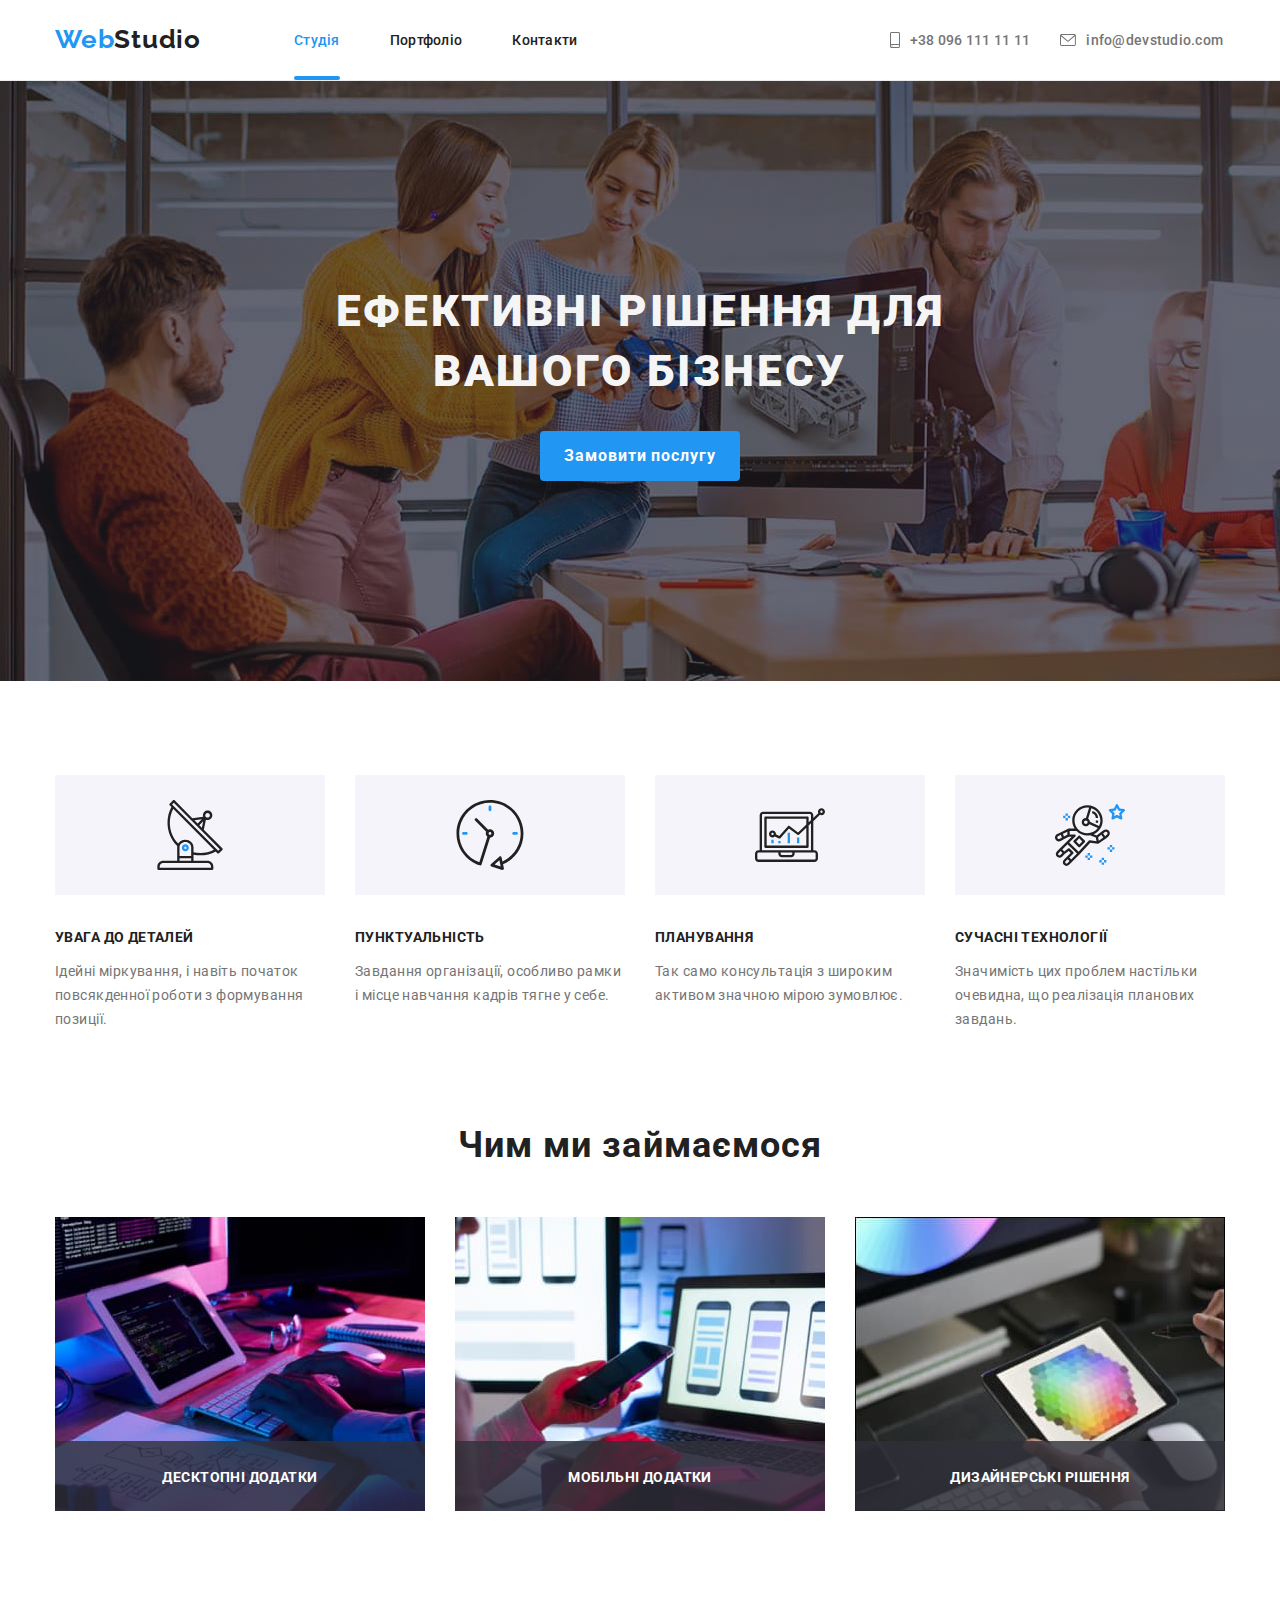
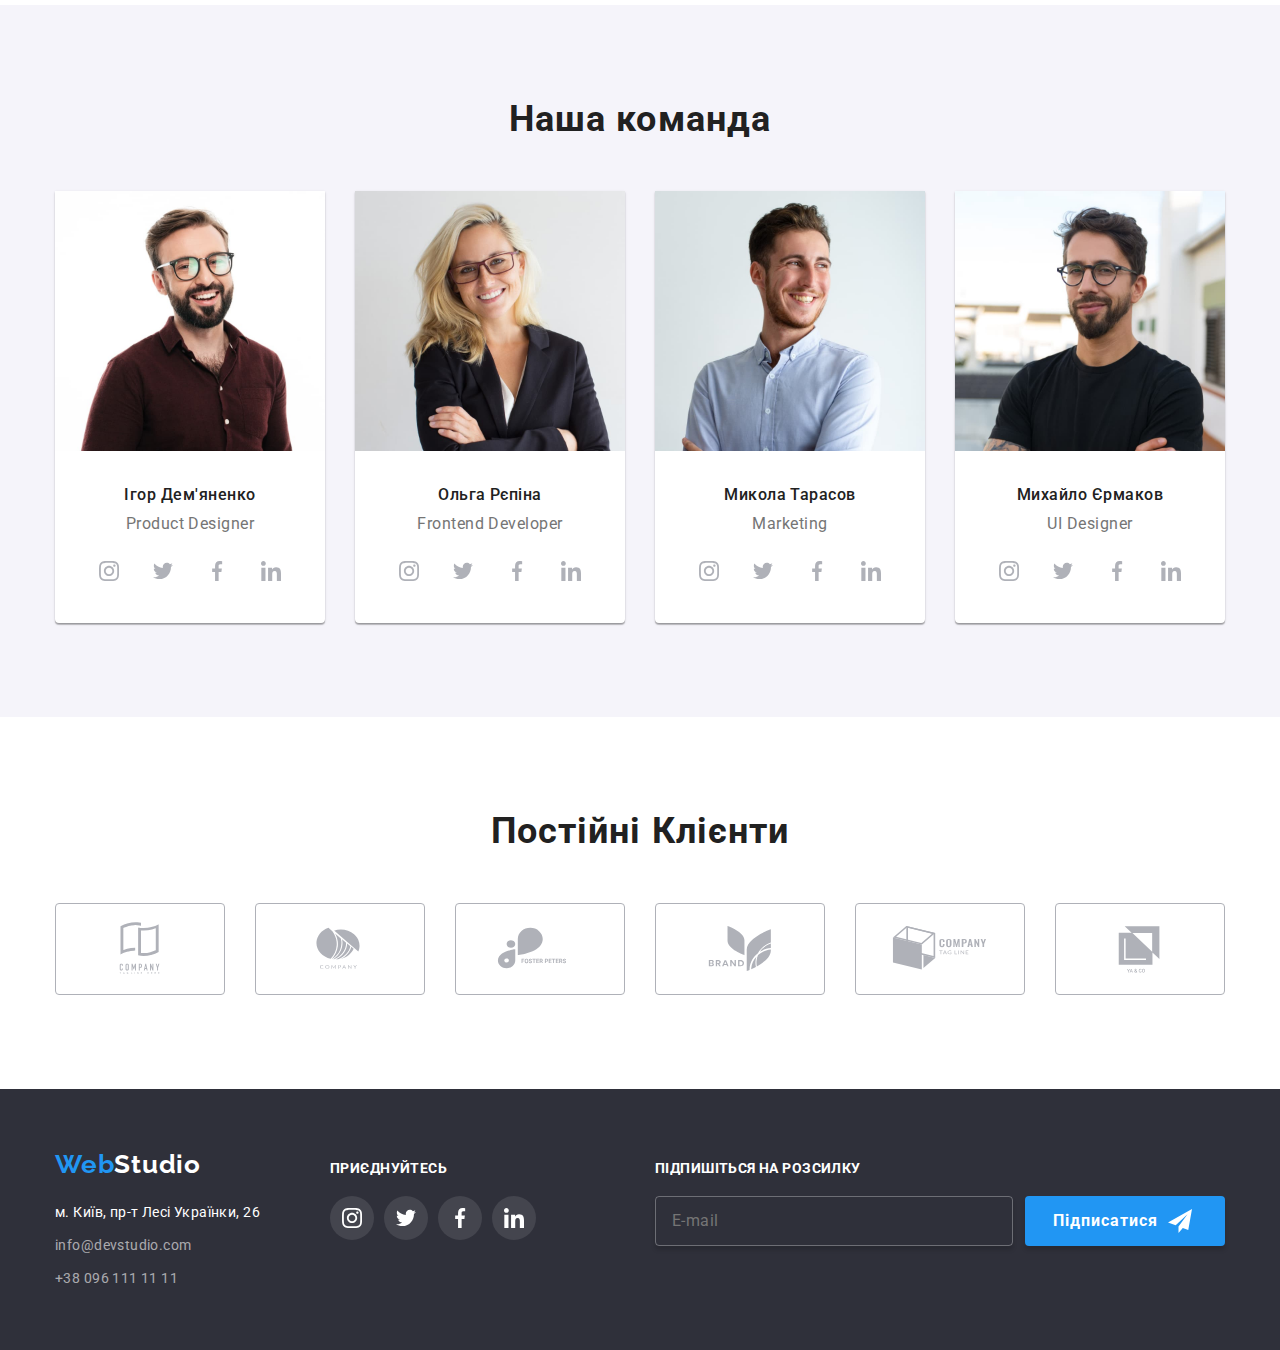
==== commit aa043111: "Виправив svg" ====
--- a/index.html
+++ b/index.html
@@ -44,7 +44,7 @@
         <ul class="contact">
         <li class="contact__item">
           <a href="tel:+380961111111" class="contact-link">
-            <svg class="contact-link__icon" width="16px" height="10px">
+            <svg class="contact-link__icon" width="10px" height="16px">
             <use href="./img/icons.svg#icon-smartphone"></use></svg>
             +38 096 111 11 11</a>
         </li>
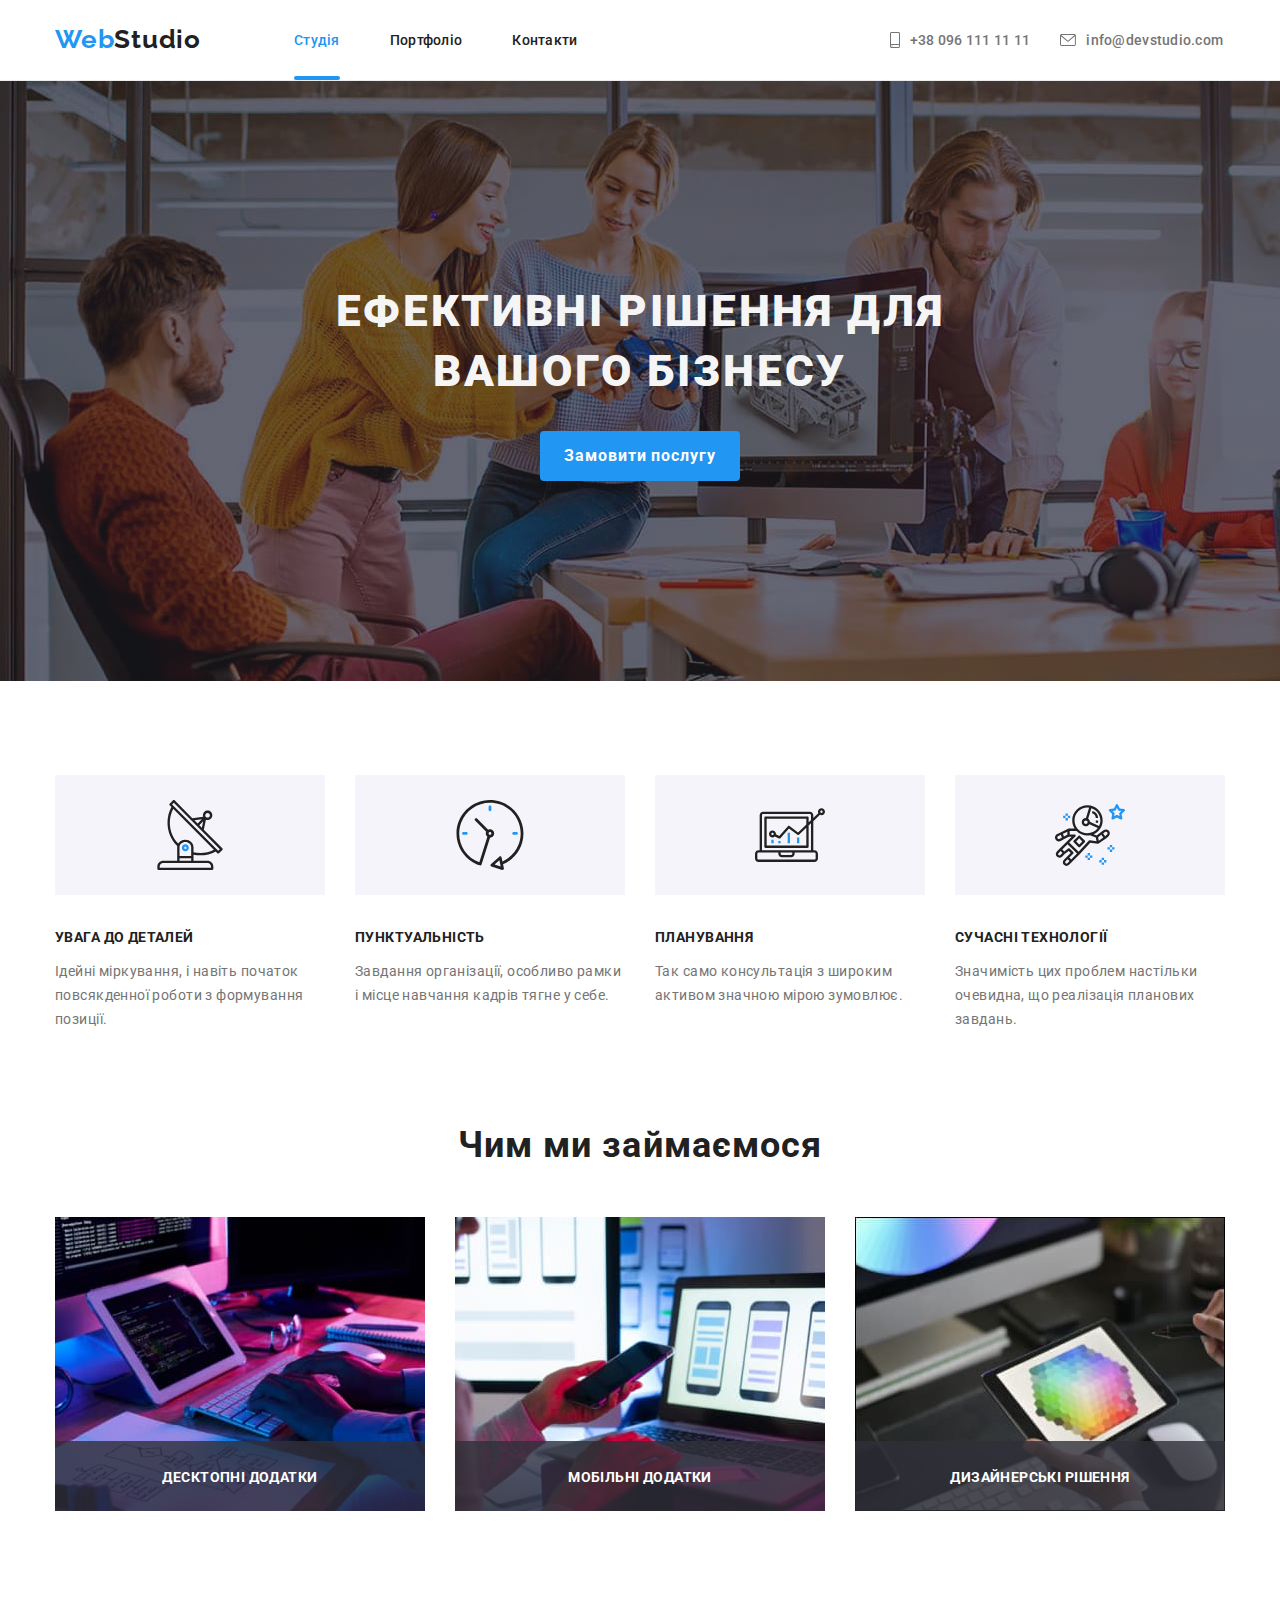
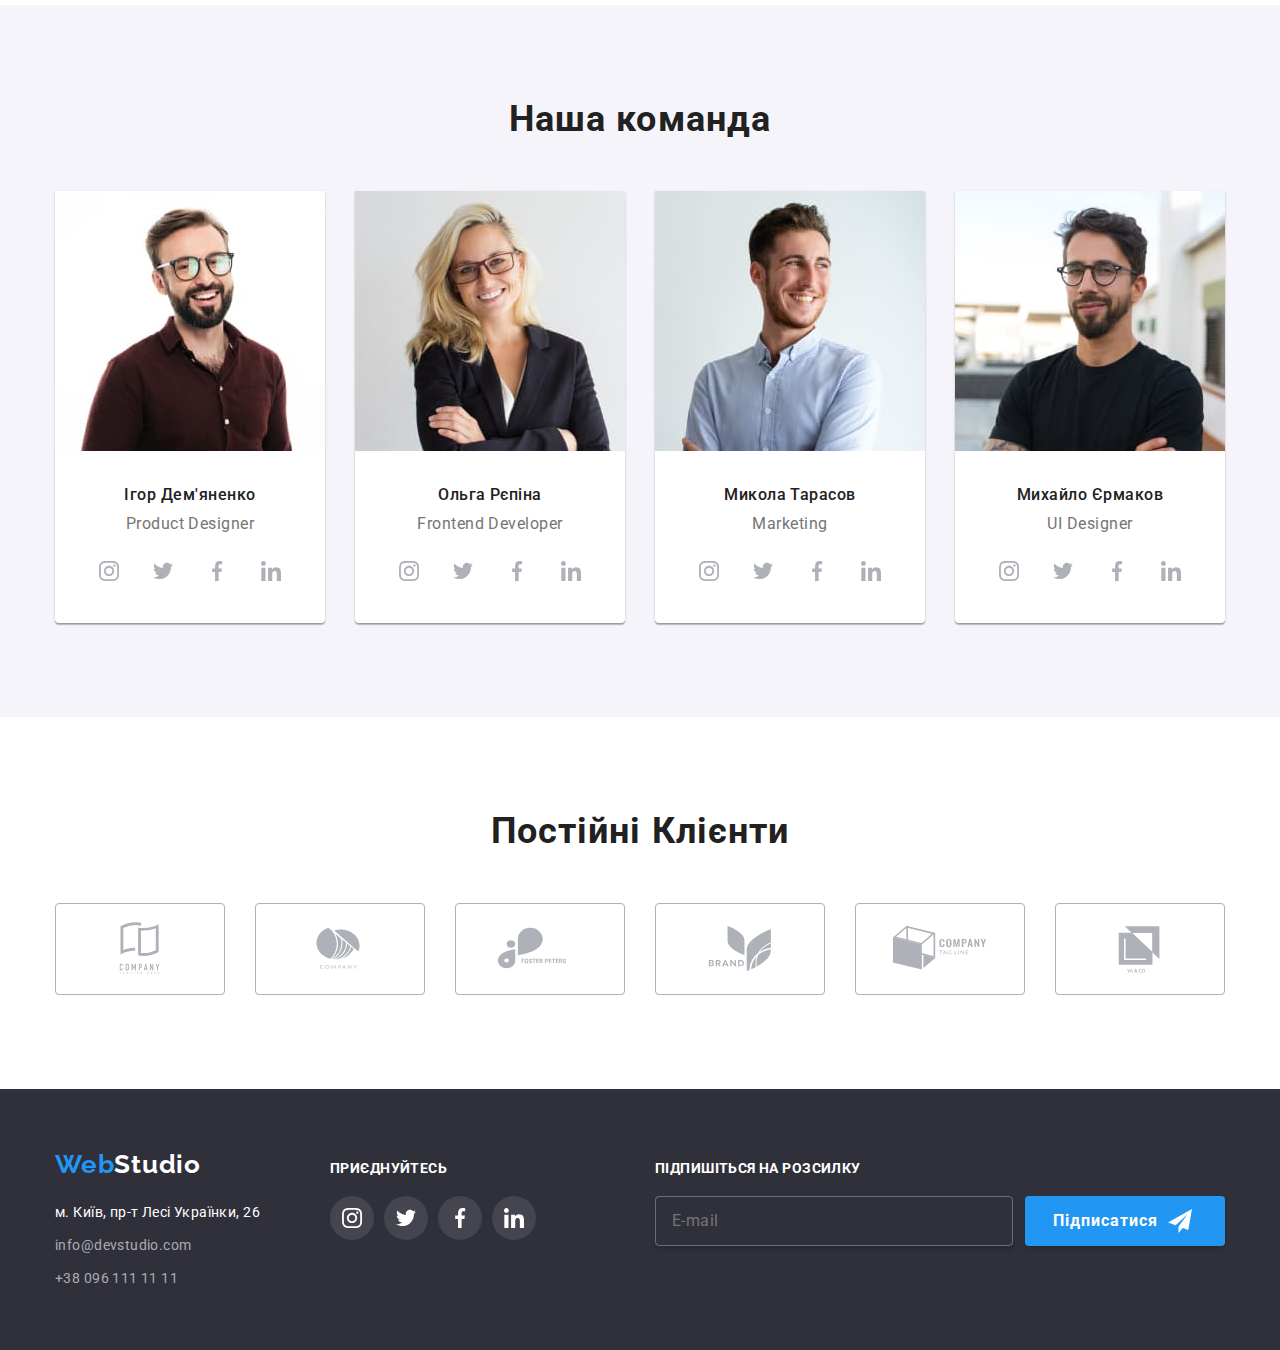
==== commit 402a2049: "Добавив усі контентні зображення через тег picture, виправив декілька помилок" ====
--- a/index.html
+++ b/index.html
@@ -186,27 +186,36 @@
         <h2 class="container__name">Чим ми займаємося</h2>
         <ul class="development">
           <li class="development__item">
-            <div class="development-link"><img class="development-link__img" 
-              srcset="./img/development-img/1job-320.jpg 1x,
-              ./img/development-img/1job-640@2x.jpg 2x"  
-               src="./img/development-img/1job-320.jpg" alt="Розробник пише код" width="370"/>
+            <div class="development-link">
+              <picture> 
+                <source  
+                srcset="./img/development-img/job1@1x.jpg 1x,
+              ./img/development-img/job1@2x.jpg 2x" 
+              media="(min-width:1200px)" />
+               <img class="development-link__img" 
+               src="./img/development-img/job1@1x.jpg" alt="Розробник пише код" width="370"/>  </picture>
+             
             <div class="development-title"><span class="development-title__text">Десктопні додатки</span></div>
           </div></li>
           <li class="development__item">
-            <div class="development-link"><img class="development-link__img" srcset="./img/development-img/2job-320.jpg 1x,
-              ./img/development-img/2job-640@2x.jpg 2x"  
-              src="./img/development-img/2job.jpg"
-              alt="Розробник підключає телефон до компьютера"
-              width="370"/>
+            <div class="development-link"><picture> 
+              <source  
+              srcset="./img/development-img/job2@1x.jpg 1x,
+            ./img/development-img/job2@2x.jpg 2x" 
+            media="(min-width:1200px)" />
+             <img class="development-link__img" 
+             src="./img/development-img/job2@1x.jpg" alt="Розробник підключає телефон до компьютера" width="370"/>  </picture>
               <div class="development-title"><span class="development-title__text">Мобільні додатки
             </span></div></div>
           </li>
           <li class="development__item">
-            <div class="development-link"><img class="development-link__img" srcset="./img/development-img/3job-320.jpg 1x,
-              ./img/development-img/3job-640@2x.jpg 2x"  
-              src="./img/development-img/3job.jpg"
-              alt="Тест на сприйняття кольорів"
-              width="370"/>
+            <div class="development-link"><picture> 
+              <source  
+              srcset="./img/development-img/job3@1x.jpg 1x,
+            ./img/development-img/job3@2x.jpg 2x" 
+            media="(min-width:1200px)" />
+             <img class="development-link__img" 
+             src="./img/development-img/job3@1x.jpg" alt="Тест на сприйняття кольорів" width="370"/>  </picture>
               <div class="development-title"><span class="development-title__text">Дизайнерські рішення</span></div>
           </div></li>
         </ul></div>
@@ -216,9 +225,18 @@
         <div class="container"><h2 class="container__name">Наша команда</h2>
         <ul class="teams">
           <li class="teams__item">
-            <img class="teams-img" srcset="./img/teams-img/human1-320.jpg 1x, ./img/teams-img/human1-640.jpg 2x"
-              src="./img/teams-img/human1-320.jpg"
-              alt="Фото Ігор Дем'яненко"/>
+             <picture>
+              <source srcset="./img/teams-img/teams-mobile/teams-mobile1@1x.jpg 1x, ./img/teams-img/teams-mobile/teams-mobile1@2x.jpg 2x"    
+              media="(max-width:767px)"/>
+              <source srcset="./img/teams-img/teams-tablet/teams-tablet1@1x.jpg 1x, ./img/teams-img/teams-tablet/teams-tablet1@2x.jpg 2x"    
+              media="(min-width:768px) and  (max-width:1199px)"/>
+              <source srcset="./img/teams-img/teams-desktop/teams-desktop1@1x.jpg 1x, ./img/teams-img/teams-desktop/teams-desktop1@2x.jpg 2x"    
+              media="(min-width:1200px)"/>
+              <img class="teams-img" 
+              src="./img/teams-img/teams-mobile/teams-mobile1@1x.jpg"
+              alt="Фото Ігор Дем'яненко"/> 
+            </picture>
+           
            <div class="info">
             <h3 class="info__name">Ігор Дем'яненко</h3>
             <p class="info__speciality">Product Designer</p>
@@ -239,7 +257,17 @@
               </svg></a></li>
             </ul></div></li>
           <li class="teams__item">
-            <img class="teams-img" srcset="./img/teams-img/human2-320.jpg 1x, ./img/teams-img/human2-640.jpg 2x" src="./img/teams-img/human2-320.jpg" alt="Фото Ольга Рєпіна"  />
+            <picture>
+              <source srcset="./img/teams-img/teams-mobile/teams-mobile2@1x.jpg 1x, ./img/teams-img/teams-mobile/teams-mobile2@2x.jpg 2x"    
+              media="(max-width:767px)"/>
+              <source srcset="./img/teams-img/teams-tablet/teams-tablet2@1x.jpg 1x, ./img/teams-img/teams-tablet/teams-tablet2@2x.jpg 2x"    
+              media="(min-width:768px) and  (max-width:1199px)"/>
+              <source srcset="./img/teams-img/teams-desktop/teams-desktop2@1x.jpg 1x, ./img/teams-img/teams-desktop/teams-desktop2@2x.jpg 2x"    
+              media="(min-width:1200px)"/>
+              <img class="teams-img" 
+              src="./img/teams-img/teams-mobile/teams-mobile2@1x.jpg"
+              alt="Фото Ольга Рєпіна"/> 
+            </picture>
             <div class="info"><h3 class="info__name">Ольга Рєпіна</h3>
             <p class="info__speciality">Frontend Developer</p>
             <ul class="network">
@@ -260,7 +288,17 @@
             </ul></div>
           </li>
           <li class="teams__item">
-            <img class="teams-img" srcset="./img/teams-img/human3-320.jpg 1x, ./img/teams-img/human3-640.jpg 2x" src="./img/teams-img/human3-320.jpg" alt="Фото Микола Тарасов"  />
+            <picture>
+              <source srcset="./img/teams-img/teams-mobile/teams-mobile3@1x.jpg 1x, ./img/teams-img/teams-mobile/teams-mobile3@2x.jpg 2x"    
+              media="(max-width:767px)"/>
+              <source srcset="./img/teams-img/teams-tablet/teams-tablet3@1x.jpg 1x, ./img/teams-img/teams-tablet/teams-tablet3@2x.jpg 2x"    
+              media="(min-width:768px) and  (max-width:1199px)"/>
+              <source srcset="./img/teams-img/teams-desktop/teams-desktop3@1x.jpg 1x, ./img/teams-img/teams-desktop/teams-desktop3@2x.jpg 2x"    
+              media="(min-width:1200px)"/>
+              <img class="teams-img" 
+              src="./img/teams-img/teams-mobile/teams-mobile3@1x.jpg"
+              alt="Фото Микола Тарасов"/> 
+            </picture>
             <div class="info"><h3 class="info__name">Микола Тарасов</h3>
             <p class="info__speciality">Marketing</p>
             <ul class="network">
@@ -281,10 +319,17 @@
             </ul></div>
           </li>
           <li class="teams__item">
-            <img class="teams-img"
-            srcset="./img/teams-img/human4-320.jpg 1x, ./img/teams-img/human4-640.jpg 2x"
-              src="./img/teams-img/human4-320.jpg"
-              alt="Фото Михайло Єрмаков"/>
+            <picture>
+              <source srcset="./img/teams-img/teams-mobile/teams-mobile4@1x.jpg 1x, ./img/teams-img/teams-mobile/teams-mobile4@2x.jpg 2x"    
+              media="(max-width:767px)"/>
+              <source srcset="./img/teams-img/teams-tablet/teams-tablet4@1x.jpg 1x, ./img/teams-img/teams-tablet/teams-tablet4@2x.jpg 2x"    
+              media="(min-width:768px) and  (max-width:1199px)"/>
+              <source srcset="./img/teams-img/teams-desktop/teams-desktop4@1x.jpg 1x, ./img/teams-img/teams-desktop/teams-desktop4@2x.jpg 2x"    
+              media="(min-width:1200px)"/>
+              <img class="teams-img" 
+              src="./img/teams-img/teams-mobile/teams-mobile4@1x.jpg"
+              alt="Фото Михайло Єрмаков"/> 
+            </picture>
             <div class="info"><h3 class="info__name">Михайло Єрмаков</h3>
             <p class="info__speciality">UI Designer</p> 
             <ul class="network">
--- a/css/main.min.css
+++ b/css/main.min.css
@@ -1 +1 @@
-body{font-family:"Roboto",sans-serif;color:#212121;background-color:#fff}.main{margin:0}.container{width:480px;margin-left:auto;margin-right:auto;padding-left:15px;padding-right:15px}.container__name{color:#212121;font-style:normal;text-align:center;font-weight:700;line-height:normal;text-align:center;margin:0;font-size:28px;letter-spacing:.84px}.section{padding-top:60px;padding-bottom:60px}.page-header{background-color:#fff;border-bottom:1px solid #ececec}.container--positioning{position:relative}.navigation{display:-webkit-box;display:-ms-flexbox;display:flex;-webkit-box-align:center;-ms-flex-align:center;align-items:center}.pages{padding:0;list-style-type:none}.pages__item{position:relative}.logo{color:#212121;font-family:"Raleway",sans-serif;text-decoration:none;font-size:24px;font-style:normal;font-weight:700;line-height:normal;letter-spacing:.72px}.logo__title{color:#2196f3}.pages-link{display:inline-block;color:#212121;text-decoration:none;text-align:center;font-size:40px;font-style:normal;font-weight:500;line-height:normal;letter-spacing:.8px;-webkit-transition:color 250ms cubic-bezier(0.4, 0, 0.2, 1);transition:color 250ms cubic-bezier(0.4, 0, 0.2, 1)}.pages-link--current{color:#2196f3}.pages-link:hover,.pages-link:focus{color:#2196f3}.contact{padding:0;margin:0;list-style-type:none;gap:50px}.contact-link{text-decoration:none;font-style:normal;font-weight:500;color:#2196f3;font-size:34px;line-height:normal;letter-spacing:.68px}@media screen and (max-width: 767px){.container--positioning{padding-top:10px;padding-bottom:10px}.header-button{display:-webkit-box;display:-ms-flexbox;display:flex;margin:0;margin-left:276px;padding:0;border:0;background-color:#fff;cursor:pointer}.header-button:hover .icon-menu,.header-button:focus .icon-menu{fill:#2196f3;-webkit-transition:fill 250ms cubic-bezier(0.4, 0, 0.2, 1);transition:fill 250ms cubic-bezier(0.4, 0, 0.2, 1)}.nav-container-button{position:absolute;padding:0;top:10px;right:15px;border:0;background-color:#fff}.nav-container-button:hover .icon-close,.nav-container-button:focus .icon-close{fill:#2196f3;-webkit-transition:fill 250ms cubic-bezier(0.4, 0, 0.2, 1);transition:fill 250ms cubic-bezier(0.4, 0, 0.2, 1)}.nav-container{position:absolute;display:none;left:0;top:0;padding:48px 40px;background:#fff;-webkit-box-shadow:0px 1px 3px 0px rgba(0,0,0,.16),0px 2px 4px 0px rgba(0,0,0,.08),0px 4px 8px 0px rgba(0,0,0,.04);box-shadow:0px 1px 3px 0px rgba(0,0,0,.16),0px 2px 4px 0px rgba(0,0,0,.08),0px 4px 8px 0px rgba(0,0,0,.04);width:480px;z-index:99999}.is-open{display:block}.pages{margin:0 0 306px 0}.pages__item{position:relative;margin-bottom:32px}.pages__item:last-child{margin-bottom:0}.contact{margin-bottom:64px}.contact__item:not(:last-child){margin-bottom:32px}.contact-link:hover,.contact-link:focus{cursor:pointer}.contact-link__icon{display:none}.contact-link--font{color:#757575;font-size:24px;line-height:normal;letter-spacing:.48px}.header-network{display:-webkit-box;display:-ms-flexbox;display:flex;list-style:none;margin:0;padding:0}.header-network-link{color:#2196f3;height:22px;padding:0 10px 0 10px;text-decoration:none;font-size:18px;font-style:normal;font-weight:500;line-height:22px;letter-spacing:.36px}.header-network-link--padding{padding-left:0}.header-network__item:not(:last-child){border-right:1px solid rgba(33,33,33,.2)}}.section--design{max-width:1600px;background-image:-webkit-gradient(linear, left top, left bottom, from(rgba(47, 48, 58, 0.4))),url("../img/img-mobile.jpg");background-image:linear-gradient(rgba(47, 48, 58, 0.4)),url("../img/img-mobile.jpg");background-size:cover;text-align:center;padding-top:118px;padding-bottom:118px;margin-left:auto;margin-right:auto}.container__title{color:#f5f5f5;margin:0;text-align:center;font-size:26px;font-style:normal;font-weight:900;line-height:42px;letter-spacing:1.56px;text-transform:uppercase;width:360px;margin-left:auto;margin-right:auto}.button-hero{color:#fff;background-color:#2196f3;cursor:pointer;text-align:center;font-size:16px;font-style:normal;font-weight:700;line-height:30px;letter-spacing:.96px;text-align:center;-webkit-box-align:center;-ms-flex-align:center;align-items:center;border:0;border-radius:4px;width:200px;height:50px;margin-top:30px;padding:0;-webkit-transition:-webkit-transform 250ms cubic-bezier(0.4, 0, 0.2, 1);transition:-webkit-transform 250ms cubic-bezier(0.4, 0, 0.2, 1);transition:transform 250ms cubic-bezier(0.4, 0, 0.2, 1);transition:transform 250ms cubic-bezier(0.4, 0, 0.2, 1), -webkit-transform 250ms cubic-bezier(0.4, 0, 0.2, 1)}.button-hero:hover,.button-hero:focus{-webkit-transform:scale(1.05);transform:scale(1.05)}@media(min-device-pixel-ratio: 2),(-webkit-min-device-pixel-ratio: 2),(min-resolution: 192dpi),(min-resolution: 2dppx){.section--design{background-image:-webkit-gradient(linear, left top, left bottom, from(rgba(47, 48, 58, 0.4))),url("../img/img-mobile@2x.jpg");background-image:linear-gradient(rgba(47, 48, 58, 0.4)),url("../img/img-mobile@2x.jpg")}}.backdrop{position:fixed;top:0;left:0;width:100%;height:100%;background:rgba(0,0,0,.2);opacity:1;-webkit-transition:visibility 250ms cubic-bezier(0.4, 0, 0.2, 1),opacity 250ms cubic-bezier(0.4, 0, 0.2, 1);transition:visibility 250ms cubic-bezier(0.4, 0, 0.2, 1),opacity 250ms cubic-bezier(0.4, 0, 0.2, 1);z-index:99999}.backdrop.backdrop--hidden .modal{-webkit-transform:translate(-50%, -50%) scale(0.7);transform:translate(-50%, -50%) scale(0.7)}.backdrop--hidden{opacity:0;pointer-events:none;visibility:hidden}.modal{position:absolute;top:50%;left:50%;-webkit-transform:translate(-50%, -50%) scale(1);transform:translate(-50%, -50%) scale(1);width:450px;height:609px;border-radius:4px;background:#fff;-webkit-box-shadow:0px 2px 1px 0px rgba(0,0,0,.2),0px 1px 1px 0px rgba(0,0,0,.14),0px 1px 3px 0px rgba(0,0,0,.12);box-shadow:0px 2px 1px 0px rgba(0,0,0,.2),0px 1px 1px 0px rgba(0,0,0,.14),0px 1px 3px 0px rgba(0,0,0,.12);padding:40px;-webkit-transition:-webkit-transform 250ms cubic-bezier(0.4, 0, 0.2, 1);transition:-webkit-transform 250ms cubic-bezier(0.4, 0, 0.2, 1);transition:transform 250ms cubic-bezier(0.4, 0, 0.2, 1);transition:transform 250ms cubic-bezier(0.4, 0, 0.2, 1), -webkit-transform 250ms cubic-bezier(0.4, 0, 0.2, 1)}.button-container{-webkit-transition:-webkit-transform 250ms cubic-bezier(0.4, 0, 0.2, 1);transition:-webkit-transform 250ms cubic-bezier(0.4, 0, 0.2, 1);transition:transform 250ms cubic-bezier(0.4, 0, 0.2, 1);transition:transform 250ms cubic-bezier(0.4, 0, 0.2, 1), -webkit-transform 250ms cubic-bezier(0.4, 0, 0.2, 1)}.modal-button{position:absolute;display:inline-block;top:8px;right:8px;width:30px;height:30px;border-radius:50%;border-color:rgba(0,0,0,.1);background-color:#fff;-webkit-transition:fill 250ms cubic-bezier(0.4, 0, 0.2, 1);transition:fill 250ms cubic-bezier(0.4, 0, 0.2, 1)}.modal-button:hover,.modal-button:focus{cursor:pointer;fill:#2196f3;outline:none}.modal-button__icon{position:absolute;top:50%;left:50%;-webkit-transform:translate(-50%, -50%);transform:translate(-50%, -50%)}.form__title{color:#212121;text-align:center;font-size:20px;font-style:normal;font-weight:700;letter-spacing:.6px;margin:0;margin-bottom:30px}.form-container{position:relative;margin-bottom:28px;width:370px}.form-container__label{position:absolute;top:-20px;color:#757575;font-size:12px;font-style:normal;font-weight:400;line-height:normal;letter-spacing:.12px}.form-input{width:370px;height:40px;-ms-flex-negative:0;flex-shrink:0;border-radius:4px;border:1px solid rgba(33,33,33,.2);padding:12px;padding-left:43px;outline:none}.form-input:focus{border-color:#2196f3;-webkit-transition:border-color 250ms cubic-bezier(0.4, 0, 0.2, 1);transition:border-color 250ms cubic-bezier(0.4, 0, 0.2, 1)}.form-input__icon{position:absolute;top:50%;left:15px;-webkit-transform:translateY(-50%);transform:translateY(-50%)}.form-input:focus~.form-input__icon{fill:#2196f3;-webkit-transition:fill 250ms cubic-bezier(0.4, 0, 0.2, 1);transition:fill 250ms cubic-bezier(0.4, 0, 0.2, 1)}.textarea{height:120px;-ms-flex-negative:0;flex-shrink:0;border-radius:4px;border:1px solid rgba(33,33,33,.2);padding:12px 16px;resize:none;outline:none}.textarea::-webkit-input-placeholder{color:rgba(117,117,117,.5);font-size:12px;font-style:normal;font-weight:400;line-height:normal;letter-spacing:.12px}.textarea::-moz-placeholder{color:rgba(117,117,117,.5);font-size:12px;font-style:normal;font-weight:400;line-height:normal;letter-spacing:.12px}.textarea:-ms-input-placeholder{color:rgba(117,117,117,.5);font-size:12px;font-style:normal;font-weight:400;line-height:normal;letter-spacing:.12px}.textarea::-ms-input-placeholder{color:rgba(117,117,117,.5);font-size:12px;font-style:normal;font-weight:400;line-height:normal;letter-spacing:.12px}.textarea::placeholder{color:rgba(117,117,117,.5);font-size:12px;font-style:normal;font-weight:400;line-height:normal;letter-spacing:.12px}.textarea:focus{border-color:#2196f3;-webkit-transition:border-color 250ms cubic-bezier(0.4, 0, 0.2, 1);transition:border-color 250ms cubic-bezier(0.4, 0, 0.2, 1)}.form-container--positioning{display:-webkit-box;display:-ms-flexbox;display:flex;-webkit-box-align:center;-ms-flex-align:center;align-items:center;margin-bottom:30px;padding:0 12px 0 0}.form-label-check{display:-webkit-box;display:-ms-flexbox;display:flex;-webkit-box-align:center;-ms-flex-align:center;align-items:center;color:#757575;font-size:12px;font-style:normal;font-weight:400;line-height:normal;letter-spacing:.36px}.check-input{position:absolute;left:20px;width:1px;height:1px;margin:-1px;border:0;padding:0;clip:rect(0 0 0 0);overflow:hidden}.check-input__icon{width:15px;height:15px;margin-right:7px;border:2px solid #212121;border-radius:4px}.check-input:focus+.check-input__icon{border-color:#2196f3}.check-input:checked+.check-input__icon{background-color:#2196f3;border:0}.check-link{margin-left:5px;color:#2196f3;font-size:12px;font-style:normal;font-weight:400;line-height:normal;letter-spacing:.36px;text-decoration-line:underline}.form-button{width:200px;height:50px;-ms-flex-negative:0;flex-shrink:0;border:0;border-radius:4px;background:#2196f3;-webkit-box-shadow:0px 4px 4px 0px rgba(0,0,0,.15);box-shadow:0px 4px 4px 0px rgba(0,0,0,.15);color:#fff;text-align:center;font-size:16px;font-style:normal;font-weight:700;line-height:30px;letter-spacing:.96px;cursor:pointer}@media screen and (max-width: 1199px){.modal{width:450px;height:609px;overflow-y:scroll}.form__title{line-height:30px}.form-input{width:370px}.textarea{width:370px}.form-container--positioning{width:370px}}.section--positioning{background-color:#fff}.solution{margin:0;padding:0;gap:30px;list-style-type:none}.solution-container{display:-webkit-box;display:-ms-flexbox;display:flex;width:450px;height:120px;background-color:#f5f4fa;-webkit-box-pack:center;-ms-flex-pack:center;justify-content:center;-webkit-box-align:center;-ms-flex-align:center;align-items:center}.solution-item{width:450px}.solution-item__title{color:#212121;font-size:14px;font-style:normal;font-weight:700;line-height:24px;letter-spacing:.42px;text-transform:uppercase;margin:0;margin-top:30px}.solution-item__text{color:#757575;font-size:14px;font-style:normal;font-weight:400;line-height:24px;letter-spacing:.42px;margin:0;margin-top:10px}@media screen and (max-width: 767px){.solution-item{text-align:center}.solution-item:not(:last-child){margin-bottom:30px}}@media screen and (max-width: 1199px){.section--bgr{display:none}}.section--background{background-color:#f5f4fa}.teams{margin:0;margin-top:50px;margin-left:auto;margin-right:auto;padding:0;gap:30px;list-style-type:none}.teams__item{text-align:center;padding:0;-webkit-box-align:center;-ms-flex-align:center;align-items:center;background-color:#fff;-webkit-box-shadow:0px 2px 1px 0px rgba(0,0,0,.2),0px 1px 1px 0px rgba(0,0,0,.14),0px 1px 3px 0px rgba(0,0,0,.12);box-shadow:0px 2px 1px 0px rgba(0,0,0,.2),0px 1px 1px 0px rgba(0,0,0,.14),0px 1px 3px 0px rgba(0,0,0,.12);border-radius:0px 0px 4px 4px}.teams-img{width:100%}.info{padding-top:30px;padding-bottom:30px}.info__name{color:#212121;font-size:16px;font-style:normal;font-weight:500;line-height:normal;letter-spacing:.48px;margin:0}.info__speciality{color:#757575;font-size:16px;font-style:normal;font-weight:400;line-height:normal;letter-spacing:.48px;margin:0;margin-top:10px}.network{display:-webkit-box;display:-ms-flexbox;display:flex;-webkit-box-pack:center;-ms-flex-pack:center;justify-content:center;margin:0;padding:0;list-style-type:none;margin-top:16px;gap:10px}.network__items{margin:0;padding:0;width:44px;height:44px;border-radius:50%}.network-link{display:-webkit-box;display:-ms-flexbox;display:flex;-webkit-box-align:center;-ms-flex-align:center;align-items:center;-webkit-box-pack:center;-ms-flex-pack:center;justify-content:center;margin:0;padding:0;width:44px;height:44px;fill:#afb1b8;border-radius:50%;background-color:#fff;-webkit-transition:background-color 250ms cubic-bezier(0.4, 0, 0.2, 1);transition:background-color 250ms cubic-bezier(0.4, 0, 0.2, 1)}.network-link__icon{-webkit-transition:fill 250ms cubic-bezier(0.4, 0, 0.2, 1);transition:fill 250ms cubic-bezier(0.4, 0, 0.2, 1)}.network-link:hover,.network-link:focus{background-color:#2196f3}.network-link:focus>.network-link__icon{fill:#fff;cursor:pointer}.network-link:hover>.network-link__icon{fill:#fff;cursor:pointer}@media screen and (max-width: 767px){.teams__item:not(:last-child){margin-bottom:30px}}.clients{display:-webkit-box;display:-ms-flexbox;display:flex;-ms-flex-wrap:wrap;flex-wrap:wrap;margin:0;padding:0;list-style-type:none;gap:30px;margin-top:50px}.clients__item{width:210px;height:92px}.clients-link{display:-webkit-box;display:-ms-flexbox;display:flex;-webkit-box-pack:center;-ms-flex-pack:center;justify-content:center;-webkit-box-align:center;-ms-flex-align:center;align-items:center;width:210px;height:92px;fill:#afb1b8;border:1px solid #afb1b8;border-radius:4px;-webkit-transition:fill 250ms cubic-bezier(0.4, 0, 0.2, 1),border-color 250ms cubic-bezier(0.4, 0, 0.2, 1);transition:fill 250ms cubic-bezier(0.4, 0, 0.2, 1),border-color 250ms cubic-bezier(0.4, 0, 0.2, 1)}.clients-link:hover,.clients-link:focus{fill:#2196f3;cursor:pointer;border:1px solid #2196f3}.sorting{display:-webkit-box;display:-ms-flexbox;display:flex;margin:0;padding:0;list-style:none;gap:8px}.sorting-button{color:#212121;background-color:#f5f4fa;cursor:pointer;text-align:center;font-size:16px;font-style:normal;font-weight:500;line-height:26px;letter-spacing:.48px;-webkit-box-align:center;-ms-flex-align:center;align-items:center;border-radius:4px;border:0;height:38px;border-radius:4px;padding-left:20px;padding-right:20px;-webkit-transition:color 250ms cubic-bezier(0.4, 0, 0.2, 1),background-color 250ms cubic-bezier(0.4, 0, 0.2, 1),-webkit-box-shadow 250ms cubic-bezier(0.4, 0, 0.2, 1);transition:color 250ms cubic-bezier(0.4, 0, 0.2, 1),background-color 250ms cubic-bezier(0.4, 0, 0.2, 1),-webkit-box-shadow 250ms cubic-bezier(0.4, 0, 0.2, 1);transition:color 250ms cubic-bezier(0.4, 0, 0.2, 1),background-color 250ms cubic-bezier(0.4, 0, 0.2, 1),box-shadow 250ms cubic-bezier(0.4, 0, 0.2, 1);transition:color 250ms cubic-bezier(0.4, 0, 0.2, 1),background-color 250ms cubic-bezier(0.4, 0, 0.2, 1),box-shadow 250ms cubic-bezier(0.4, 0, 0.2, 1),-webkit-box-shadow 250ms cubic-bezier(0.4, 0, 0.2, 1)}.sorting-button:hover,.sorting-button:focus{color:#fff;background-color:#2196f3;-webkit-box-shadow:0px 2px 2px 0px rgba(0,0,0,.12),0px 1px 2px 0px rgba(0,0,0,.08),0px 3px 1px 0px rgba(0,0,0,.1);box-shadow:0px 2px 2px 0px rgba(0,0,0,.12),0px 1px 2px 0px rgba(0,0,0,.08),0px 3px 1px 0px rgba(0,0,0,.1)}@media screen and (max-width: 767px){.sorting{-ms-flex-wrap:wrap;flex-wrap:wrap;width:326px}}.gallery{margin:0;padding:0;margin-left:auto;margin-right:auto;list-style:none;margin-top:40px;gap:30px}.gallery-link{text-decoration:none;-webkit-transition:-webkit-box-shadow 250ms cubic-bezier(0.4, 0, 0.2, 1);transition:-webkit-box-shadow 250ms cubic-bezier(0.4, 0, 0.2, 1);transition:box-shadow 250ms cubic-bezier(0.4, 0, 0.2, 1);transition:box-shadow 250ms cubic-bezier(0.4, 0, 0.2, 1), -webkit-box-shadow 250ms cubic-bezier(0.4, 0, 0.2, 1);border:1px solid #ececec;border-top:0}.gallery-link:hover,.gallery-link:focus{-webkit-box-shadow:1px 4px 6px 0px rgba(0,0,0,.16),0px 4px 4px 0px rgba(0,0,0,.06),0px 1px 1px 0px rgba(0,0,0,.12);box-shadow:1px 4px 6px 0px rgba(0,0,0,.16),0px 4px 4px 0px rgba(0,0,0,.06),0px 1px 1px 0px rgba(0,0,0,.12)}.gallery-link:hover .gallery-overlay{-webkit-transform:translateY(0%);transform:translateY(0%)}.img-container{position:relative;overflow:hidden}.gallery-img{width:100%}.gallery-overlay{position:absolute;display:inline-block;content:"";width:100%;height:100%;top:0;left:0;background-color:rgba(33,150,243,.9);-webkit-transform:translateY(101%);transform:translateY(101%);-webkit-transition:-webkit-transform 250ms cubic-bezier(0.4, 0, 0.2, 1);transition:-webkit-transform 250ms cubic-bezier(0.4, 0, 0.2, 1);transition:transform 250ms cubic-bezier(0.4, 0, 0.2, 1);transition:transform 250ms cubic-bezier(0.4, 0, 0.2, 1), -webkit-transform 250ms cubic-bezier(0.4, 0, 0.2, 1);padding:63px 24px}.gallery-overlay__text{font-size:18px;font-style:normal;font-weight:400;line-height:28px;letter-spacing:.54px;color:#fff}.gallery-conteiner{padding:20px 24px}.gallery-conteiner__title{color:#212121;font-size:18px;font-style:normal;font-weight:700;line-height:36px;letter-spacing:1.08px;margin:0}.gallery-conteiner__text{color:#757575;font-size:16px;font-style:normal;font-weight:400;line-height:30px;letter-spacing:.48px;margin:0;margin-top:4px}@media screen and (max-width: 767px){.gallery__item:not(:last-child){margin-bottom:30px}}.page-footer{background-color:#2f303a;padding-top:60px;padding-bottom:60px}.container--location{-webkit-box-align:baseline;-ms-flex-align:baseline;align-items:baseline}.footer-contact{list-style-type:none;padding:0;margin:0;margin-top:9px}.footer-contact__item--positioning{margin-top:9px}.address{color:#fff;margin-top:20px;font-size:14px;font-style:normal;font-weight:400;line-height:24px;letter-spacing:.42px}.page-footer__logo{color:#fff;font-family:"Raleway",sans-serif;text-decoration:none;font-size:24px;font-style:normal;font-weight:700;line-height:normal;letter-spacing:.72px}.page-footer__logo .logo__text{color:#2196f3}.footer-contact-link{color:rgba(255,255,255,.6);text-decoration:none;font-size:14px;font-style:normal;font-weight:400;line-height:24px;letter-spacing:.42px;-webkit-transition:color 250ms cubic-bezier(0.4, 0, 0.2, 1);transition:color 250ms cubic-bezier(0.4, 0, 0.2, 1)}.footer-contact-link:hover,.footer-contact-link:focus{color:#2196f3}.footer-container__title{color:#fff;font-size:14px;font-style:normal;font-weight:700;line-height:normal;letter-spacing:.42px;text-transform:uppercase;margin:0;padding:0}.footer-network{display:-webkit-box;display:-ms-flexbox;display:flex;margin:0;padding:0;list-style-type:none;gap:10px;margin-top:20px}.footer-network__items{width:44px;height:44px;background-color:rgba(255,255,255,.1);border-radius:50%}.footer-link{display:-webkit-box;display:-ms-flexbox;display:flex;-webkit-box-pack:center;-ms-flex-pack:center;justify-content:center;-webkit-box-align:center;-ms-flex-align:center;align-items:center;width:44px;height:44px;border-radius:50%;-webkit-transition:background-color 250ms cubic-bezier(0.4, 0, 0.2, 1);transition:background-color 250ms cubic-bezier(0.4, 0, 0.2, 1)}.footer-link:hover,.footer-link:focus{background-color:#2196f3;cursor:pointer}.footer-link__icon{fill:#fff}.footer-label{display:block;width:450px;color:#fff;font-size:14px;font-style:normal;font-weight:700;line-height:normal;letter-spacing:.42px;text-transform:uppercase}.footer-input{width:450px;height:50px;margin-top:20px;-ms-flex-negative:0;flex-shrink:0;border-radius:4px;border:1px solid rgba(255,255,255,.3);background:rgba(33,150,243,0);-webkit-box-shadow:0px 4px 4px 0px rgba(0,0,0,.15);box-shadow:0px 4px 4px 0px rgba(0,0,0,.15);padding:15px 16px;color:#fff;font-size:16px;font-style:normal;font-weight:400;line-height:20px;letter-spacing:.48px;outline:none}.footer-input:focus{border-color:#2196f3;-webkit-transition:border-color 250ms cubic-bezier(0.4, 0, 0.2, 1);transition:border-color 250ms cubic-bezier(0.4, 0, 0.2, 1)}.footer-button{display:-webkit-box;display:-ms-flexbox;display:flex;-webkit-box-align:center;-ms-flex-align:center;align-items:center;width:200px;height:50px;margin-left:auto;margin-right:auto;padding-left:28px;-ms-flex-negative:0;flex-shrink:0;border:0;border-radius:4px;background:#2196f3;-webkit-box-shadow:0px 4px 4px 0px rgba(0,0,0,.15);box-shadow:0px 4px 4px 0px rgba(0,0,0,.15);color:#fff;text-align:center;font-size:16px;font-style:normal;font-weight:700;line-height:30px;letter-spacing:.96px;cursor:pointer}.footer-button__icon{margin-left:10px}@media screen and (max-width: 1199px){.footer-container{text-align:center}.contact-information{text-align:center}.form-footer{text-align:center}}@media screen and (max-width: 767px){.container--location{text-align:center}.contact-information{margin-bottom:60px}.footer-container{margin-bottom:60px}.footer-network{-webkit-box-pack:center;-ms-flex-pack:center;justify-content:center}.footer-input{margin-bottom:20px}}@media screen and (min-width: 768px)and (max-width: 1199px){.container{width:768px}}@media screen and (min-width: 768px){.container--positioning{display:-webkit-box;display:-ms-flexbox;display:flex;-webkit-box-pack:justify;-ms-flex-pack:justify;justify-content:space-between;-webkit-box-align:center;-ms-flex-align:center;align-items:center}.nav-container{display:-webkit-box;display:-ms-flexbox;display:flex;-webkit-box-align:center;-ms-flex-align:center;align-items:center}.pages{display:-webkit-box;display:-ms-flexbox;display:flex;gap:50px;margin:0}.logo{font-size:26px;line-height:1.2;letter-spacing:.03em}.pages-link{font-size:14px;line-height:normal;letter-spacing:.28px;padding-top:32px;padding-bottom:32px}.pages-link--current::after{position:absolute;content:"";width:100%;height:4px;border-radius:2px;bottom:0;left:0;background-color:#2196f3}.contact-link{display:-webkit-box;display:-ms-flexbox;display:flex;color:#757575;font-size:14px;line-height:1.15;letter-spacing:.02em;-webkit-box-align:center;-ms-flex-align:center;align-items:center;-webkit-transition:color 250ms cubic-bezier(0.4, 0, 0.2, 1);transition:color 250ms cubic-bezier(0.4, 0, 0.2, 1)}.contact-link:hover,.contact-link:focus{color:#2196f3}.contact-link__icon{fill:currentColor;margin-right:8px}}@media screen and (min-width: 768px)and (max-width: 1199px){.pages{margin-left:75px}.contact{-webkit-box-align:center;-ms-flex-align:center;align-items:center;margin-left:78px}.contact__item:not(:last-child){margin-bottom:10px}}@media screen and (min-width: 768px){.header-button,.nav-container-button,.header-network{display:none}}@media screen and (min-width: 767px){.section--design{background-image:-webkit-gradient(linear, left top, left bottom, from(rgba(47, 48, 58, 0.4))),url("../img/img-tablet.jpg");background-image:linear-gradient(rgba(47, 48, 58, 0.4)),url("../img/img-tablet.jpg")}}@media screen and (min-width: 767px)and (min-device-pixel-ratio: 2),screen and (min-width: 767px)and (-webkit-min-device-pixel-ratio: 2),screen and (min-width: 767px)and (min-resolution: 192dpi),screen and (min-width: 767px)and (min-resolution: 2dppx){.section--design{background-image:-webkit-gradient(linear, left top, left bottom, from(rgba(47, 48, 58, 0.4))),url("../img/img-tablet@2x.jpg");background-image:linear-gradient(rgba(47, 48, 58, 0.4)),url("../img/img-tablet@2x.jpg")}}@media screen and (min-width: 768px)and (max-width: 1199px){.solution{-ms-flex-wrap:wrap;flex-wrap:wrap}.solution-container{width:354px}.solution-item{width:calc((100% - 30px)/2)}}@media screen and (min-width: 768px){.solution{display:-webkit-box;display:-ms-flexbox;display:flex}}@media screen and (min-width: 768px){.teams{display:-webkit-box;display:-ms-flexbox;display:flex}}@media screen and (min-width: 768px)and (max-width: 1199px){.teams{-ms-flex-wrap:wrap;flex-wrap:wrap}.teams__item{width:calc((100% - 30px)/2)}}@media screen and (min-width: 768px)and (max-width: 1199px){.clients__item{width:226px;height:92px}.clients-link{width:226px}}@media screen and (min-width: 768px){.sorting{-webkit-box-pack:center;-ms-flex-pack:center;justify-content:center}}@media screen and (min-width: 768px){.gallery{display:-webkit-box;display:-ms-flexbox;display:flex;-ms-flex-wrap:wrap;flex-wrap:wrap;margin-top:50px}.gallery__item{display:-webkit-box;display:-ms-flexbox;display:flex;width:calc((100% - 30px)/2)}}@media screen and (min-width: 768px)and (max-width: 1199){.gallery-link{-webkit-box-flex:1;-ms-flex-positive:1;flex-grow:1}}@media screen and (min-width: 768px){.container--location{display:-webkit-box;display:-ms-flexbox;display:flex}.footer-container{margin-left:70px}}@media screen and (min-width: 768px)and (max-width: 1199px){.container--location{-ms-flex-wrap:wrap;flex-wrap:wrap;-ms-flex-pack:distribute;justify-content:space-around}.footer-container-form{margin-top:60px;text-align:center}.footer-button{margin-top:20px}}@media screen and (min-width: 1200px){.container{width:1200px}.section{padding-top:94px;padding-bottom:94px}.container__name{font-size:36px;letter-spacing:1.08px}}@media screen and (min-width: 1200px){.pages{margin-left:93px}.contact{display:-webkit-box;display:-ms-flexbox;display:flex;margin-left:312px;-webkit-box-align:center;-ms-flex-align:center;align-items:center;gap:30px}.contact-link{padding:32px 0}.contact-link__icon{margin-right:10px}}@media screen and (min-width: 1200px){.section--design{padding-top:200px;padding-bottom:200px;background-image:-webkit-gradient(linear, left top, left bottom, from(rgba(47, 48, 58, 0.4))),url("../img/img-desktop.jpg");background-image:linear-gradient(rgba(47, 48, 58, 0.4)),url("../img/img-desktop.jpg")}}@media screen and (min-width: 1200px)and (min-device-pixel-ratio: 2),screen and (min-width: 1200px)and (-webkit-min-device-pixel-ratio: 2),screen and (min-width: 1200px)and (min-resolution: 192dpi),screen and (min-width: 1200px)and (min-resolution: 2dppx){.section--design{background-image:-webkit-gradient(linear, left top, left bottom, from(rgba(47, 48, 58, 0.4))),url("../img/img-desktop@2x.jpg");background-image:linear-gradient(rgba(47, 48, 58, 0.4)),url("../img/img-desktop@2x.jpg")}}@media screen and (min-width: 1200px){.container__title{font-size:44px;line-height:60px;letter-spacing:2.64px;width:696px}}@media screen and (min-width: 1200px){.modal{width:528px;height:581px}.form__title{line-height:normal}.form-input{width:448px}.form-container{width:448px}.textarea{width:448px}.form-label-check{font-size:14px;line-height:24px;letter-spacing:.42px}.check-link{font-size:14px;line-height:24px;letter-spacing:.42px}}@media screen and (min-width: 1200px){.section--positioning{padding-bottom:0}.solution-container{width:270px}.solution-item{width:calc((100% - 90px)/4)}}@media screen and (min-width: 1200px){.section--bgr{background-color:#fff;text-align:center}.container__name{color:#212121;font-style:normal;letter-spacing:.03em;font-weight:700;line-height:1.16;font-size:36px;text-align:center;-webkit-box-align:center;-ms-flex-align:center;align-items:center;margin:0}.development{display:-webkit-box;display:-ms-flexbox;display:flex;gap:30px;margin:0;margin-top:50px;padding:0;list-style:none}.development-link{position:relative;height:294px}.development-title{position:absolute;width:100%;height:70px;bottom:0;background:rgba(47,48,58,.8);padding-top:27px;padding-bottom:27px}.development-title__text{text-align:center;font-size:14px;font-style:normal;font-weight:700;line-height:normal;letter-spacing:.42px;text-transform:uppercase;color:#fff}}@media screen and (min-width: 1200px){.teams__item{width:calc((100% - 90px)/4)}}@media screen and (min-width: 1200px){.clients__item{width:170px;height:92px}.clients-link{width:170px}}@media screen and (min-width: 1200px){.gallery__item{width:calc((100% - 60px)/3)}}@media screen and (min-width: 1200px){.page-footer__logo{font-size:26px;letter-spacing:.78px}.footer-container-form{margin-left:auto}.form-footer{display:-webkit-box;display:-ms-flexbox;display:flex}.footer-label{width:358px;margin-right:12px}.footer-input{width:358px}.footer-button{margin-top:auto}}/*# sourceMappingURL=main.min.css.map */+body{font-family:"Roboto",sans-serif;color:#212121;background-color:#fff;overflow-x:hidden}.main{margin:0}.container{margin-left:auto;margin-right:auto;padding-left:15px;padding-right:15px}.container__name{color:#212121;font-style:normal;text-align:center;font-weight:700;line-height:normal;text-align:center;margin:0;font-size:28px;letter-spacing:.84px}.section{padding-top:60px;padding-bottom:60px}@media screen and (max-width: 479px){.container{width:100%}}@media screen and (min-width: 480px)and (max-width: 767px){.container{width:480px}}.page-header{background-color:#fff;border-bottom:1px solid #ececec}.navigation{display:-webkit-box;display:-ms-flexbox;display:flex;-webkit-box-align:center;-ms-flex-align:center;align-items:center}.pages{padding:0;list-style-type:none}.pages__item{position:relative}.logo{color:#212121;font-family:"Raleway",sans-serif;text-decoration:none;font-size:24px;font-style:normal;font-weight:700;line-height:normal;letter-spacing:.72px}.logo__title{color:#2196f3}.pages-link{display:inline-block;color:#212121;text-decoration:none;text-align:center;font-size:40px;font-style:normal;font-weight:500;line-height:normal;letter-spacing:.8px;-webkit-transition:color 250ms cubic-bezier(0.4, 0, 0.2, 1);transition:color 250ms cubic-bezier(0.4, 0, 0.2, 1)}.pages-link--current{color:#2196f3}.pages-link:hover,.pages-link:focus{color:#2196f3}.contact{padding:0;margin:0;list-style-type:none;gap:50px}.contact-link{text-decoration:none;font-style:normal;font-weight:500;color:#2196f3;font-size:34px;line-height:normal;letter-spacing:.68px}@media screen and (max-width: 767px){.container--positioning{padding-top:10px;padding-bottom:10px}.header-button{display:-webkit-box;display:-ms-flexbox;display:flex;margin:0;padding:0;border:0;background-color:#fff;cursor:pointer}.header-button:hover .icon-menu,.header-button:focus .icon-menu{fill:#2196f3;-webkit-transition:fill 250ms cubic-bezier(0.4, 0, 0.2, 1);transition:fill 250ms cubic-bezier(0.4, 0, 0.2, 1)}.nav-container-button{position:absolute;padding:0;top:10px;right:15px;border:0;background-color:#fff}.nav-container-button:hover .icon-close,.nav-container-button:focus .icon-close{fill:#2196f3;-webkit-transition:fill 250ms cubic-bezier(0.4, 0, 0.2, 1);transition:fill 250ms cubic-bezier(0.4, 0, 0.2, 1)}.nav-container{position:absolute;display:none;left:0;top:0;background:#fff;-webkit-box-shadow:0px 1px 3px 0px rgba(0,0,0,.16),0px 2px 4px 0px rgba(0,0,0,.08),0px 4px 8px 0px rgba(0,0,0,.04);box-shadow:0px 1px 3px 0px rgba(0,0,0,.16),0px 2px 4px 0px rgba(0,0,0,.08),0px 4px 8px 0px rgba(0,0,0,.04);width:100%;z-index:99999}.is-open{display:block;position:fixed}.pages{margin:0 0 306px 0}.pages__item{position:relative;margin-bottom:32px}.pages__item:last-child{margin-bottom:0}.contact{margin-bottom:64px}.contact__item:not(:last-child){margin-bottom:32px}.contact-link:hover,.contact-link:focus{cursor:pointer}.contact-link__icon{display:none}.contact-link--font{color:#757575;font-size:24px;line-height:normal;letter-spacing:.48px}.header-network{display:-webkit-box;display:-ms-flexbox;display:flex;list-style:none;margin:0;padding:0}.header-network-link{color:#2196f3;height:22px;text-decoration:none;font-style:normal;letter-spacing:.36px}.header-network-link--padding{padding-left:0}.header-network__item:not(:last-child){border-right:1px solid rgba(33,33,33,.2)}}@media screen and (max-width: 479px){.header-button{margin-left:auto}.header-network-link{font-size:14px;font-weight:400;line-height:20px;padding:0 5px 0 5px}.nav-container{padding:36px 20px}}@media screen and (min-width: 480px)and (max-width: 767px){.header-button{margin-left:276px}.header-network-link{font-size:18px;font-weight:500;line-height:22px;padding:0 10px 0 10px}.nav-container{padding:48px 40px}}.section--design{max-width:1600px;background-image:-webkit-gradient(linear, left top, left bottom, from(rgba(47, 48, 58, 0.4))),url("../img/img-mobile@1x.jpg");background-image:linear-gradient(rgba(47, 48, 58, 0.4)),url("../img/img-mobile@1x.jpg");background-size:cover;text-align:center;padding-top:118px;padding-bottom:118px;margin-left:auto;margin-right:auto}.container__title{color:#f5f5f5;margin:0;text-align:center;font-size:26px;font-style:normal;font-weight:900;line-height:42px;letter-spacing:1.56px;text-transform:uppercase;margin-left:auto;margin-right:auto}.button-hero{color:#fff;background-color:#2196f3;cursor:pointer;text-align:center;font-size:16px;font-style:normal;font-weight:700;line-height:30px;letter-spacing:.96px;text-align:center;-webkit-box-align:center;-ms-flex-align:center;align-items:center;border:0;border-radius:4px;width:200px;height:50px;margin-top:30px;padding:0;-webkit-transition:-webkit-transform 250ms cubic-bezier(0.4, 0, 0.2, 1);transition:-webkit-transform 250ms cubic-bezier(0.4, 0, 0.2, 1);transition:transform 250ms cubic-bezier(0.4, 0, 0.2, 1);transition:transform 250ms cubic-bezier(0.4, 0, 0.2, 1), -webkit-transform 250ms cubic-bezier(0.4, 0, 0.2, 1)}.button-hero:hover,.button-hero:focus{-webkit-transform:scale(1.05);transform:scale(1.05)}@media(min-device-pixel-ratio: 2),(-webkit-min-device-pixel-ratio: 2),(min-resolution: 192dpi),(min-resolution: 2dppx){.section--design{background-image:-webkit-gradient(linear, left top, left bottom, from(rgba(47, 48, 58, 0.4))),url("../img/img-mobile@2x.jpg");background-image:linear-gradient(rgba(47, 48, 58, 0.4)),url("../img/img-mobile@2x.jpg")}}@media screen and (max-width: 479px){.container__title{width:80%}}@media screen and (min-width: 480px)and (max-width: 767px){.container__title{width:360px}}.backdrop{position:fixed;top:0;left:0;width:100%;height:100%;background:rgba(0,0,0,.2);opacity:1;-webkit-transition:visibility 250ms cubic-bezier(0.4, 0, 0.2, 1),opacity 250ms cubic-bezier(0.4, 0, 0.2, 1);transition:visibility 250ms cubic-bezier(0.4, 0, 0.2, 1),opacity 250ms cubic-bezier(0.4, 0, 0.2, 1);z-index:99999}.backdrop.backdrop--hidden .modal{-webkit-transform:translate(-50%, -50%) scale(0.7);transform:translate(-50%, -50%) scale(0.7)}.backdrop--hidden{opacity:0;pointer-events:none;visibility:hidden}.modal{position:absolute;top:50%;left:50%;-webkit-transform:translate(-50%, -50%) scale(1);transform:translate(-50%, -50%) scale(1);border-radius:4px;background:#fff;-webkit-box-shadow:0px 2px 1px 0px rgba(0,0,0,.2),0px 1px 1px 0px rgba(0,0,0,.14),0px 1px 3px 0px rgba(0,0,0,.12);box-shadow:0px 2px 1px 0px rgba(0,0,0,.2),0px 1px 1px 0px rgba(0,0,0,.14),0px 1px 3px 0px rgba(0,0,0,.12);-webkit-transition:-webkit-transform 250ms cubic-bezier(0.4, 0, 0.2, 1);transition:-webkit-transform 250ms cubic-bezier(0.4, 0, 0.2, 1);transition:transform 250ms cubic-bezier(0.4, 0, 0.2, 1);transition:transform 250ms cubic-bezier(0.4, 0, 0.2, 1), -webkit-transform 250ms cubic-bezier(0.4, 0, 0.2, 1)}.button-container{-webkit-transition:-webkit-transform 250ms cubic-bezier(0.4, 0, 0.2, 1);transition:-webkit-transform 250ms cubic-bezier(0.4, 0, 0.2, 1);transition:transform 250ms cubic-bezier(0.4, 0, 0.2, 1);transition:transform 250ms cubic-bezier(0.4, 0, 0.2, 1), -webkit-transform 250ms cubic-bezier(0.4, 0, 0.2, 1)}.modal-button{position:absolute;display:inline-block;top:8px;right:8px;width:30px;height:30px;border-radius:50%;border-color:rgba(0,0,0,.1);background-color:#fff;-webkit-transition:fill 250ms cubic-bezier(0.4, 0, 0.2, 1);transition:fill 250ms cubic-bezier(0.4, 0, 0.2, 1)}.modal-button:hover,.modal-button:focus{cursor:pointer;fill:#2196f3;outline:none}.modal-button__icon{position:absolute;top:50%;left:50%;-webkit-transform:translate(-50%, -50%);transform:translate(-50%, -50%)}.form__title{color:#212121;text-align:center;font-style:normal;letter-spacing:.6px;margin:0;margin-bottom:30px}.form-container{position:relative;margin-bottom:28px}.form-container__label{position:absolute;top:-20px;color:#757575;font-size:12px;font-style:normal;font-weight:400;line-height:normal;letter-spacing:.12px}.form-input{height:40px;-ms-flex-negative:0;flex-shrink:0;border-radius:4px;border:1px solid rgba(33,33,33,.2);padding:12px;padding-left:43px;outline:none}.form-input:focus{border-color:#2196f3;-webkit-transition:border-color 250ms cubic-bezier(0.4, 0, 0.2, 1);transition:border-color 250ms cubic-bezier(0.4, 0, 0.2, 1)}.form-input__icon{position:absolute;top:50%;left:15px;-webkit-transform:translateY(-50%);transform:translateY(-50%)}.form-input:focus~.form-input__icon{fill:#2196f3;-webkit-transition:fill 250ms cubic-bezier(0.4, 0, 0.2, 1);transition:fill 250ms cubic-bezier(0.4, 0, 0.2, 1)}.textarea{height:120px;-ms-flex-negative:0;flex-shrink:0;border-radius:4px;border:1px solid rgba(33,33,33,.2);padding:12px 16px;resize:none;outline:none}.textarea::-webkit-input-placeholder{color:rgba(117,117,117,.5);font-size:12px;font-style:normal;font-weight:400;line-height:normal;letter-spacing:.12px}.textarea::-moz-placeholder{color:rgba(117,117,117,.5);font-size:12px;font-style:normal;font-weight:400;line-height:normal;letter-spacing:.12px}.textarea:-ms-input-placeholder{color:rgba(117,117,117,.5);font-size:12px;font-style:normal;font-weight:400;line-height:normal;letter-spacing:.12px}.textarea::-ms-input-placeholder{color:rgba(117,117,117,.5);font-size:12px;font-style:normal;font-weight:400;line-height:normal;letter-spacing:.12px}.textarea::placeholder{color:rgba(117,117,117,.5);font-size:12px;font-style:normal;font-weight:400;line-height:normal;letter-spacing:.12px}.textarea:focus{border-color:#2196f3;-webkit-transition:border-color 250ms cubic-bezier(0.4, 0, 0.2, 1);transition:border-color 250ms cubic-bezier(0.4, 0, 0.2, 1)}.form-container--positioning{display:-webkit-box;display:-ms-flexbox;display:flex;-webkit-box-align:center;-ms-flex-align:center;align-items:center;margin-bottom:30px}.form-label-check{display:-webkit-box;display:-ms-flexbox;display:flex;-webkit-box-align:center;-ms-flex-align:center;align-items:center;color:#757575;font-size:12px;font-style:normal;font-weight:400;line-height:normal;letter-spacing:.36px}.check-input{position:absolute;left:20px;width:1px;height:1px;margin:-1px;border:0;padding:0;clip:rect(0 0 0 0);overflow:hidden}.check-input__icon{width:15px;height:15px;margin-right:7px;border:2px solid #212121;border-radius:4px}.check-input:focus+.check-input__icon{border-color:#2196f3}.check-input:checked+.check-input__icon{background-color:#2196f3;border:0}.check-link{margin-left:5px;color:#2196f3;font-size:12px;font-style:normal;font-weight:400;line-height:normal;letter-spacing:.36px;text-decoration-line:underline}.form-button{width:200px;height:50px;-ms-flex-negative:0;flex-shrink:0;border:0;border-radius:4px;background:#2196f3;-webkit-box-shadow:0px 4px 4px 0px rgba(0,0,0,.15);box-shadow:0px 4px 4px 0px rgba(0,0,0,.15);color:#fff;text-align:center;font-size:16px;font-style:normal;font-weight:700;line-height:30px;letter-spacing:.96px;cursor:pointer}@media screen and (min-width: 480px)and (max-width: 1199px){.modal{width:450px;height:609px;overflow-y:scroll;padding:40px}.form-container{width:370px}.form__title{font-size:20px;font-weight:700;line-height:30px}.form-input{width:370px}.textarea{width:370px}.form-container--positioning{padding:0 12px 0 0}}@media screen and (max-width: 479px){.modal{width:100%;height:100%;overflow-y:scroll;padding:25px}.form-container{width:95%}.form__title{font-size:16px;font-weight:600;line-height:20px}.form-input{width:95%}.textarea{width:95%}.form-container--positioning{width:95%}.form-container--positioning .form-container--positioning{width:370px;padding:0}}.section--positioning{background-color:#fff}.solution{margin:0;padding:0;gap:30px;list-style-type:none}.solution-container{display:-webkit-box;display:-ms-flexbox;display:flex;height:120px;background-color:#f5f4fa;-webkit-box-pack:center;-ms-flex-pack:center;justify-content:center;-webkit-box-align:center;-ms-flex-align:center;align-items:center}.solution-item__title{color:#212121;font-style:normal;letter-spacing:.42px;text-transform:uppercase;margin:0;margin-top:30px}.solution-item__text{color:#757575;font-style:normal;letter-spacing:.42px;margin:0;margin-top:10px}@media screen and (max-width: 767px){.solution-item{text-align:center}.solution-item:not(:last-child){margin-bottom:30px}}@media screen and (max-width: 479px){.solution-container{display:-webkit-box;display:-ms-flexbox;display:flex;width:100%}.solution-item{width:100%}.solution-item__title{font-size:12px;font-weight:600;line-height:20px}.solution-item__text{font-size:12px;font-weight:350;line-height:20px}}@media screen and (min-width: 480px)and (max-width: 767px){.solution-container{display:-webkit-box;display:-ms-flexbox;display:flex;width:450px}.solution-item{width:450px}.solution-item__title{font-size:14px;font-weight:700;line-height:24px}.solution-item__text{font-size:14px;font-weight:400;line-height:24px}}@media screen and (max-width: 1199px){.section--bgr{display:none}}.section--background{background-color:#f5f4fa}.teams{margin:0;margin-top:50px;margin-left:auto;margin-right:auto;padding:0;gap:30px;list-style-type:none}.teams__item{text-align:center;padding:0;-webkit-box-align:center;-ms-flex-align:center;align-items:center;background-color:#fff;-webkit-box-shadow:0px 2px 1px 0px rgba(0,0,0,.2),0px 1px 1px 0px rgba(0,0,0,.14),0px 1px 3px 0px rgba(0,0,0,.12);box-shadow:0px 2px 1px 0px rgba(0,0,0,.2),0px 1px 1px 0px rgba(0,0,0,.14),0px 1px 3px 0px rgba(0,0,0,.12);border-radius:0px 0px 4px 4px}.teams-img{width:100%}.info{padding-top:30px;padding-bottom:30px}.info__name{color:#212121;font-style:normal;line-height:normal;letter-spacing:.48px;margin:0}.info__speciality{color:#757575;font-style:normal;line-height:normal;letter-spacing:.48px;margin:0;margin-top:10px}.network{display:-webkit-box;display:-ms-flexbox;display:flex;-webkit-box-pack:center;-ms-flex-pack:center;justify-content:center;margin:0;padding:0;list-style-type:none;margin-top:16px;gap:10px}.network__items{margin:0;padding:0;width:44px;height:44px;border-radius:50%}.network-link{display:-webkit-box;display:-ms-flexbox;display:flex;-webkit-box-align:center;-ms-flex-align:center;align-items:center;-webkit-box-pack:center;-ms-flex-pack:center;justify-content:center;margin:0;padding:0;width:44px;height:44px;fill:#afb1b8;border-radius:50%;background-color:#fff;-webkit-transition:background-color 250ms cubic-bezier(0.4, 0, 0.2, 1);transition:background-color 250ms cubic-bezier(0.4, 0, 0.2, 1)}.network-link__icon{-webkit-transition:fill 250ms cubic-bezier(0.4, 0, 0.2, 1);transition:fill 250ms cubic-bezier(0.4, 0, 0.2, 1)}.network-link:hover,.network-link:focus{background-color:#2196f3}.network-link:focus>.network-link__icon{fill:#fff;cursor:pointer}.network-link:hover>.network-link__icon{fill:#fff;cursor:pointer}@media screen and (max-width: 767px){.teams__item:not(:last-child){margin-bottom:30px}}@media screen and (max-width: 479px){.container__title{width:80%}.info__name{font-size:12px;font-style:normal;font-weight:400}.info__speciality{font-size:10px;font-style:normal;font-weight:300}}@media screen and (min-width: 480px)and (max-width: 767px){.container__title{width:360px}.info__name{font-size:16px;font-weight:500}.info__speciality{font-size:16px;font-weight:400}}.clients{display:-webkit-box;display:-ms-flexbox;display:flex;-ms-flex-wrap:wrap;flex-wrap:wrap;margin:0;padding:0;list-style-type:none;gap:30px;margin-top:50px}.clients__item{height:92px}.clients-link{display:-webkit-box;display:-ms-flexbox;display:flex;-webkit-box-pack:center;-ms-flex-pack:center;justify-content:center;-webkit-box-align:center;-ms-flex-align:center;align-items:center;fill:#afb1b8;border:1px solid #afb1b8;border-radius:4px;-webkit-transition:fill 250ms cubic-bezier(0.4, 0, 0.2, 1),border-color 250ms cubic-bezier(0.4, 0, 0.2, 1);transition:fill 250ms cubic-bezier(0.4, 0, 0.2, 1),border-color 250ms cubic-bezier(0.4, 0, 0.2, 1);width:100%;height:100%}.clients-link:hover,.clients-link:focus{fill:#2196f3;cursor:pointer;border:1px solid #2196f3}@media screen and (max-width: 479px){.clients{-webkit-box-pack:center;-ms-flex-pack:center;justify-content:center}.clients__item{width:75%;height:92px}}@media screen and (min-width: 480px)and (max-width: 767px){.clients__item{width:calc((100% - 30px)/2)}}.sorting{display:-webkit-box;display:-ms-flexbox;display:flex;margin:0;padding:0;list-style:none;gap:8px}.sorting-button{color:#212121;background-color:#f5f4fa;cursor:pointer;text-align:center;font-size:16px;font-style:normal;font-weight:500;line-height:26px;letter-spacing:.48px;-webkit-box-align:center;-ms-flex-align:center;align-items:center;border-radius:4px;border:0;height:38px;border-radius:4px;padding-left:20px;padding-right:20px;-webkit-transition:color 250ms cubic-bezier(0.4, 0, 0.2, 1),background-color 250ms cubic-bezier(0.4, 0, 0.2, 1),-webkit-box-shadow 250ms cubic-bezier(0.4, 0, 0.2, 1);transition:color 250ms cubic-bezier(0.4, 0, 0.2, 1),background-color 250ms cubic-bezier(0.4, 0, 0.2, 1),-webkit-box-shadow 250ms cubic-bezier(0.4, 0, 0.2, 1);transition:color 250ms cubic-bezier(0.4, 0, 0.2, 1),background-color 250ms cubic-bezier(0.4, 0, 0.2, 1),box-shadow 250ms cubic-bezier(0.4, 0, 0.2, 1);transition:color 250ms cubic-bezier(0.4, 0, 0.2, 1),background-color 250ms cubic-bezier(0.4, 0, 0.2, 1),box-shadow 250ms cubic-bezier(0.4, 0, 0.2, 1),-webkit-box-shadow 250ms cubic-bezier(0.4, 0, 0.2, 1)}.sorting-button:hover,.sorting-button:focus{color:#fff;background-color:#2196f3;-webkit-box-shadow:0px 2px 2px 0px rgba(0,0,0,.12),0px 1px 2px 0px rgba(0,0,0,.08),0px 3px 1px 0px rgba(0,0,0,.1);box-shadow:0px 2px 2px 0px rgba(0,0,0,.12),0px 1px 2px 0px rgba(0,0,0,.08),0px 3px 1px 0px rgba(0,0,0,.1)}@media screen and (max-width: 767px){.sorting{-ms-flex-wrap:wrap;flex-wrap:wrap;width:326px}}.gallery{margin:0;padding:0;margin-left:auto;margin-right:auto;list-style:none;margin-top:40px;gap:30px}.gallery-link{text-decoration:none;-webkit-transition:-webkit-box-shadow 250ms cubic-bezier(0.4, 0, 0.2, 1);transition:-webkit-box-shadow 250ms cubic-bezier(0.4, 0, 0.2, 1);transition:box-shadow 250ms cubic-bezier(0.4, 0, 0.2, 1);transition:box-shadow 250ms cubic-bezier(0.4, 0, 0.2, 1), -webkit-box-shadow 250ms cubic-bezier(0.4, 0, 0.2, 1);border:1px solid #ececec;border-top:0}.gallery-link:hover,.gallery-link:focus{-webkit-box-shadow:1px 4px 6px 0px rgba(0,0,0,.16),0px 4px 4px 0px rgba(0,0,0,.06),0px 1px 1px 0px rgba(0,0,0,.12);box-shadow:1px 4px 6px 0px rgba(0,0,0,.16),0px 4px 4px 0px rgba(0,0,0,.06),0px 1px 1px 0px rgba(0,0,0,.12)}.gallery-link:hover .gallery-overlay{-webkit-transform:translateY(0%);transform:translateY(0%)}.img-container{position:relative;overflow:hidden}.gallery-img{width:100%}.gallery-overlay{position:absolute;display:inline-block;content:"";width:100%;height:100%;top:0;left:0;background-color:rgba(33,150,243,.9);-webkit-transform:translateY(101%);transform:translateY(101%);-webkit-transition:-webkit-transform 250ms cubic-bezier(0.4, 0, 0.2, 1);transition:-webkit-transform 250ms cubic-bezier(0.4, 0, 0.2, 1);transition:transform 250ms cubic-bezier(0.4, 0, 0.2, 1);transition:transform 250ms cubic-bezier(0.4, 0, 0.2, 1), -webkit-transform 250ms cubic-bezier(0.4, 0, 0.2, 1);padding:63px 24px}.gallery-overlay__text{font-size:18px;font-style:normal;font-weight:400;line-height:28px;letter-spacing:.54px;color:#fff}.gallery-conteiner{padding:20px 24px}.gallery-conteiner__title{color:#212121;font-size:18px;font-style:normal;font-weight:700;line-height:36px;letter-spacing:1.08px;margin:0}.gallery-conteiner__text{color:#757575;font-size:16px;font-style:normal;font-weight:400;line-height:30px;letter-spacing:.48px;margin:0;margin-top:4px}@media screen and (max-width: 767px){.gallery__item:not(:last-child){margin-bottom:30px}}.page-footer{background-color:#2f303a;padding-top:60px;padding-bottom:60px}.container--location{-webkit-box-align:baseline;-ms-flex-align:baseline;align-items:baseline}.footer-contact{list-style-type:none;padding:0;margin:0;margin-top:9px}.footer-contact__item--positioning{margin-top:9px}.address{color:#fff;margin-top:20px;font-size:14px;font-style:normal;font-weight:400;line-height:24px;letter-spacing:.42px}.page-footer__logo{color:#fff;font-family:"Raleway",sans-serif;text-decoration:none;font-size:24px;font-style:normal;font-weight:700;line-height:normal;letter-spacing:.72px}.page-footer__logo .logo__text{color:#2196f3}.footer-contact-link{color:rgba(255,255,255,.6);text-decoration:none;font-size:14px;font-style:normal;font-weight:400;line-height:24px;letter-spacing:.42px;-webkit-transition:color 250ms cubic-bezier(0.4, 0, 0.2, 1);transition:color 250ms cubic-bezier(0.4, 0, 0.2, 1)}.footer-contact-link:hover,.footer-contact-link:focus{color:#2196f3}.footer-container__title{color:#fff;font-size:14px;font-style:normal;font-weight:700;line-height:normal;letter-spacing:.42px;text-transform:uppercase;margin:0;padding:0}.footer-network{display:-webkit-box;display:-ms-flexbox;display:flex;margin:0;padding:0;list-style-type:none;gap:10px;margin-top:20px}.footer-network__items{width:44px;height:44px;background-color:rgba(255,255,255,.1);border-radius:50%}.footer-link{display:-webkit-box;display:-ms-flexbox;display:flex;-webkit-box-pack:center;-ms-flex-pack:center;justify-content:center;-webkit-box-align:center;-ms-flex-align:center;align-items:center;width:44px;height:44px;border-radius:50%;-webkit-transition:background-color 250ms cubic-bezier(0.4, 0, 0.2, 1);transition:background-color 250ms cubic-bezier(0.4, 0, 0.2, 1)}.footer-link:hover,.footer-link:focus{background-color:#2196f3;cursor:pointer}.footer-link__icon{fill:#fff}.footer-label{display:block;color:#fff;font-size:14px;font-style:normal;font-weight:700;line-height:normal;letter-spacing:.42px;text-transform:uppercase}.footer-input{height:50px;margin-top:20px;-ms-flex-negative:0;flex-shrink:0;border-radius:4px;border:1px solid rgba(255,255,255,.3);background:rgba(33,150,243,0);-webkit-box-shadow:0px 4px 4px 0px rgba(0,0,0,.15);box-shadow:0px 4px 4px 0px rgba(0,0,0,.15);padding:15px 16px;color:#fff;font-size:16px;font-style:normal;font-weight:400;line-height:20px;letter-spacing:.48px;outline:none}.footer-input:focus{border-color:#2196f3;-webkit-transition:border-color 250ms cubic-bezier(0.4, 0, 0.2, 1);transition:border-color 250ms cubic-bezier(0.4, 0, 0.2, 1)}.footer-button{display:-webkit-box;display:-ms-flexbox;display:flex;-webkit-box-align:center;-ms-flex-align:center;align-items:center;height:50px;margin-left:auto;margin-right:auto;padding-left:28px;-ms-flex-negative:0;flex-shrink:0;border:0;border-radius:4px;background:#2196f3;-webkit-box-shadow:0px 4px 4px 0px rgba(0,0,0,.15);box-shadow:0px 4px 4px 0px rgba(0,0,0,.15);color:#fff;text-align:center;font-size:16px;font-style:normal;font-weight:700;line-height:30px;letter-spacing:.96px;cursor:pointer}.footer-button__icon{margin-left:10px}@media screen and (max-width: 479px){.footer-label{width:100%}.footer-input{width:100%}.footer-button{width:60%}}@media screen and (max-width: 1199px){.footer-container{text-align:center}.contact-information{text-align:center}.form-footer{text-align:center}}@media screen and (min-width: 480px)and (max-width: 1199px){.footer-label{width:450px}.footer-input{width:450px}.footer-button{width:200px}}@media screen and (max-width: 767px){.container--location{text-align:center}.contact-information{margin-bottom:60px}.footer-container{margin-bottom:60px}.footer-network{-webkit-box-pack:center;-ms-flex-pack:center;justify-content:center}.footer-input{margin-bottom:20px}}@media screen and (min-width: 768px)and (max-width: 1199px){.container{width:768px}}@media screen and (min-width: 768px){.container--positioning{display:-webkit-box;display:-ms-flexbox;display:flex;-webkit-box-pack:justify;-ms-flex-pack:justify;justify-content:space-between;-webkit-box-align:center;-ms-flex-align:center;align-items:center}.nav-container{display:-webkit-box;display:-ms-flexbox;display:flex;-webkit-box-align:center;-ms-flex-align:center;align-items:center}.pages{display:-webkit-box;display:-ms-flexbox;display:flex;gap:50px;margin:0}.logo{font-size:26px;line-height:1.2;letter-spacing:.03em}.pages-link{font-size:14px;line-height:normal;letter-spacing:.28px;padding-top:32px;padding-bottom:32px}.pages-link--current::after{position:absolute;content:"";width:100%;height:4px;border-radius:2px;bottom:0;left:0;background-color:#2196f3}.contact-link{display:-webkit-box;display:-ms-flexbox;display:flex;color:#757575;font-size:14px;line-height:1.15;letter-spacing:.02em;-webkit-box-align:center;-ms-flex-align:center;align-items:center;-webkit-transition:color 250ms cubic-bezier(0.4, 0, 0.2, 1);transition:color 250ms cubic-bezier(0.4, 0, 0.2, 1)}.contact-link:hover,.contact-link:focus{color:#2196f3}.contact-link__icon{fill:currentColor;margin-right:8px}}@media screen and (min-width: 768px)and (max-width: 1199px){.pages{margin-left:75px}.contact{-webkit-box-align:center;-ms-flex-align:center;align-items:center;margin-left:78px}.contact__item:not(:last-child){margin-bottom:10px}}@media screen and (min-width: 768px){.header-button,.nav-container-button,.header-network{display:none}}@media screen and (min-width: 767px){.section--design{background-image:-webkit-gradient(linear, left top, left bottom, from(rgba(47, 48, 58, 0.4))),url("../img/img-tablet@1x.jpg");background-image:linear-gradient(rgba(47, 48, 58, 0.4)),url("../img/img-tablet@1x.jpg")}}@media screen and (min-width: 767px)and (min-device-pixel-ratio: 2),screen and (min-width: 767px)and (-webkit-min-device-pixel-ratio: 2),screen and (min-width: 767px)and (min-resolution: 192dpi),screen and (min-width: 767px)and (min-resolution: 2dppx){.section--design{background-image:-webkit-gradient(linear, left top, left bottom, from(rgba(47, 48, 58, 0.4))),url("../img/img-tablet@2x.jpg");background-image:linear-gradient(rgba(47, 48, 58, 0.4)),url("../img/img-tablet@2x.jpg")}}@media screen and (min-width: 768px)and (max-width: 1199px){.solution{-ms-flex-wrap:wrap;flex-wrap:wrap}.solution-container{width:354px}.solution-item{width:calc((100% - 30px)/2)}}@media screen and (min-width: 768px){.solution{display:-webkit-box;display:-ms-flexbox;display:flex}.solution-item__title{font-size:14px;font-weight:700;line-height:24px}.solution-item__text{font-size:14px;font-weight:400;line-height:24px}}@media screen and (min-width: 768px){.teams{display:-webkit-box;display:-ms-flexbox;display:flex}.info__name{color:#212121;font-size:16px;font-weight:500}.info__speciality{font-size:16px;font-weight:400}}@media screen and (min-width: 768px)and (max-width: 1199px){.teams{-ms-flex-wrap:wrap;flex-wrap:wrap}.teams__item{width:calc((100% - 30px)/2)}}@media screen and (min-width: 768px)and (max-width: 1199px){.clients__item{width:calc((100% - 60px)/3)}}@media screen and (min-width: 768px){.sorting{-webkit-box-pack:center;-ms-flex-pack:center;justify-content:center}}@media screen and (min-width: 768px){.gallery{display:-webkit-box;display:-ms-flexbox;display:flex;-ms-flex-wrap:wrap;flex-wrap:wrap;margin-top:50px}.gallery__item{display:-webkit-box;display:-ms-flexbox;display:flex;width:calc((100% - 30px)/2)}}@media screen and (min-width: 768px)and (max-width: 1199){.gallery-link{-webkit-box-flex:1;-ms-flex-positive:1;flex-grow:1}}@media screen and (min-width: 768px){.container--location{display:-webkit-box;display:-ms-flexbox;display:flex}.footer-container{margin-left:70px}}@media screen and (min-width: 768px)and (max-width: 1199px){.container--location{-ms-flex-wrap:wrap;flex-wrap:wrap;-ms-flex-pack:distribute;justify-content:space-around}.footer-container-form{margin-top:60px;text-align:center}.footer-button{margin-top:20px}}@media screen and (min-width: 1200px){.container{width:1200px}.section{padding-top:94px;padding-bottom:94px}.container__name{font-size:36px;letter-spacing:1.08px}}@media screen and (min-width: 1200px){.pages{margin-left:93px}.contact{display:-webkit-box;display:-ms-flexbox;display:flex;margin-left:312px;-webkit-box-align:center;-ms-flex-align:center;align-items:center;gap:30px}.contact-link{padding:32px 0}.contact-link__icon{margin-right:10px}}@media screen and (min-width: 1200px){.section--design{padding-top:200px;padding-bottom:200px;background-image:-webkit-gradient(linear, left top, left bottom, from(rgba(47, 48, 58, 0.4))),url("../img/img-desktop@1x.jpg");background-image:linear-gradient(rgba(47, 48, 58, 0.4)),url("../img/img-desktop@1x.jpg")}}@media screen and (min-width: 1200px)and (min-device-pixel-ratio: 2),screen and (min-width: 1200px)and (-webkit-min-device-pixel-ratio: 2),screen and (min-width: 1200px)and (min-resolution: 192dpi),screen and (min-width: 1200px)and (min-resolution: 2dppx){.section--design{background-image:-webkit-gradient(linear, left top, left bottom, from(rgba(47, 48, 58, 0.4))),url("../img/img-desktop@2x.jpg");background-image:linear-gradient(rgba(47, 48, 58, 0.4)),url("../img/img-desktop@2x.jpg")}}@media screen and (min-width: 1200px){.container__title{font-size:44px;line-height:60px;letter-spacing:2.64px;width:696px}}@media screen and (min-width: 1200px){.modal{width:528px;height:581px;padding:40px}.form__title{line-height:normal}.form-input{width:448px}.form-container{width:448px}.textarea{width:448px}.form-label-check{font-size:14px;line-height:24px;letter-spacing:.42px}.check-link{font-size:14px;line-height:24px;letter-spacing:.42px}.form-container--positioning{padding:0 12px 0 0}}@media screen and (min-width: 1200px){.section--positioning{padding-bottom:0}.solution-container{width:270px}.solution-item{width:calc((100% - 90px)/4)}}@media screen and (min-width: 1200px){.section--bgr{background-color:#fff;text-align:center}.container__name{color:#212121;font-style:normal;letter-spacing:.03em;font-weight:700;line-height:1.16;font-size:36px;text-align:center;-webkit-box-align:center;-ms-flex-align:center;align-items:center;margin:0}.development{display:-webkit-box;display:-ms-flexbox;display:flex;gap:30px;margin:0;margin-top:50px;padding:0;list-style:none}.development-link{position:relative;height:294px}.development-title{position:absolute;width:100%;height:70px;bottom:0;background:rgba(47,48,58,.8);padding-top:27px;padding-bottom:27px}.development-title__text{text-align:center;font-size:14px;font-style:normal;font-weight:700;line-height:normal;letter-spacing:.42px;text-transform:uppercase;color:#fff}}@media screen and (min-width: 1200px){.teams__item{width:calc((100% - 90px)/4)}}@media screen and (min-width: 1200px){.clients__item{width:calc((100% - 150px)/6)}}@media screen and (min-width: 1200px){.gallery__item{width:calc((100% - 60px)/3)}}@media screen and (min-width: 1200px){.page-footer__logo{font-size:26px;letter-spacing:.78px}.footer-container-form{margin-left:auto}.form-footer{display:-webkit-box;display:-ms-flexbox;display:flex}.footer-label{width:358px;margin-right:12px}.footer-input{width:358px}.footer-button{margin-top:auto;width:200px}}/*# sourceMappingURL=main.min.css.map */